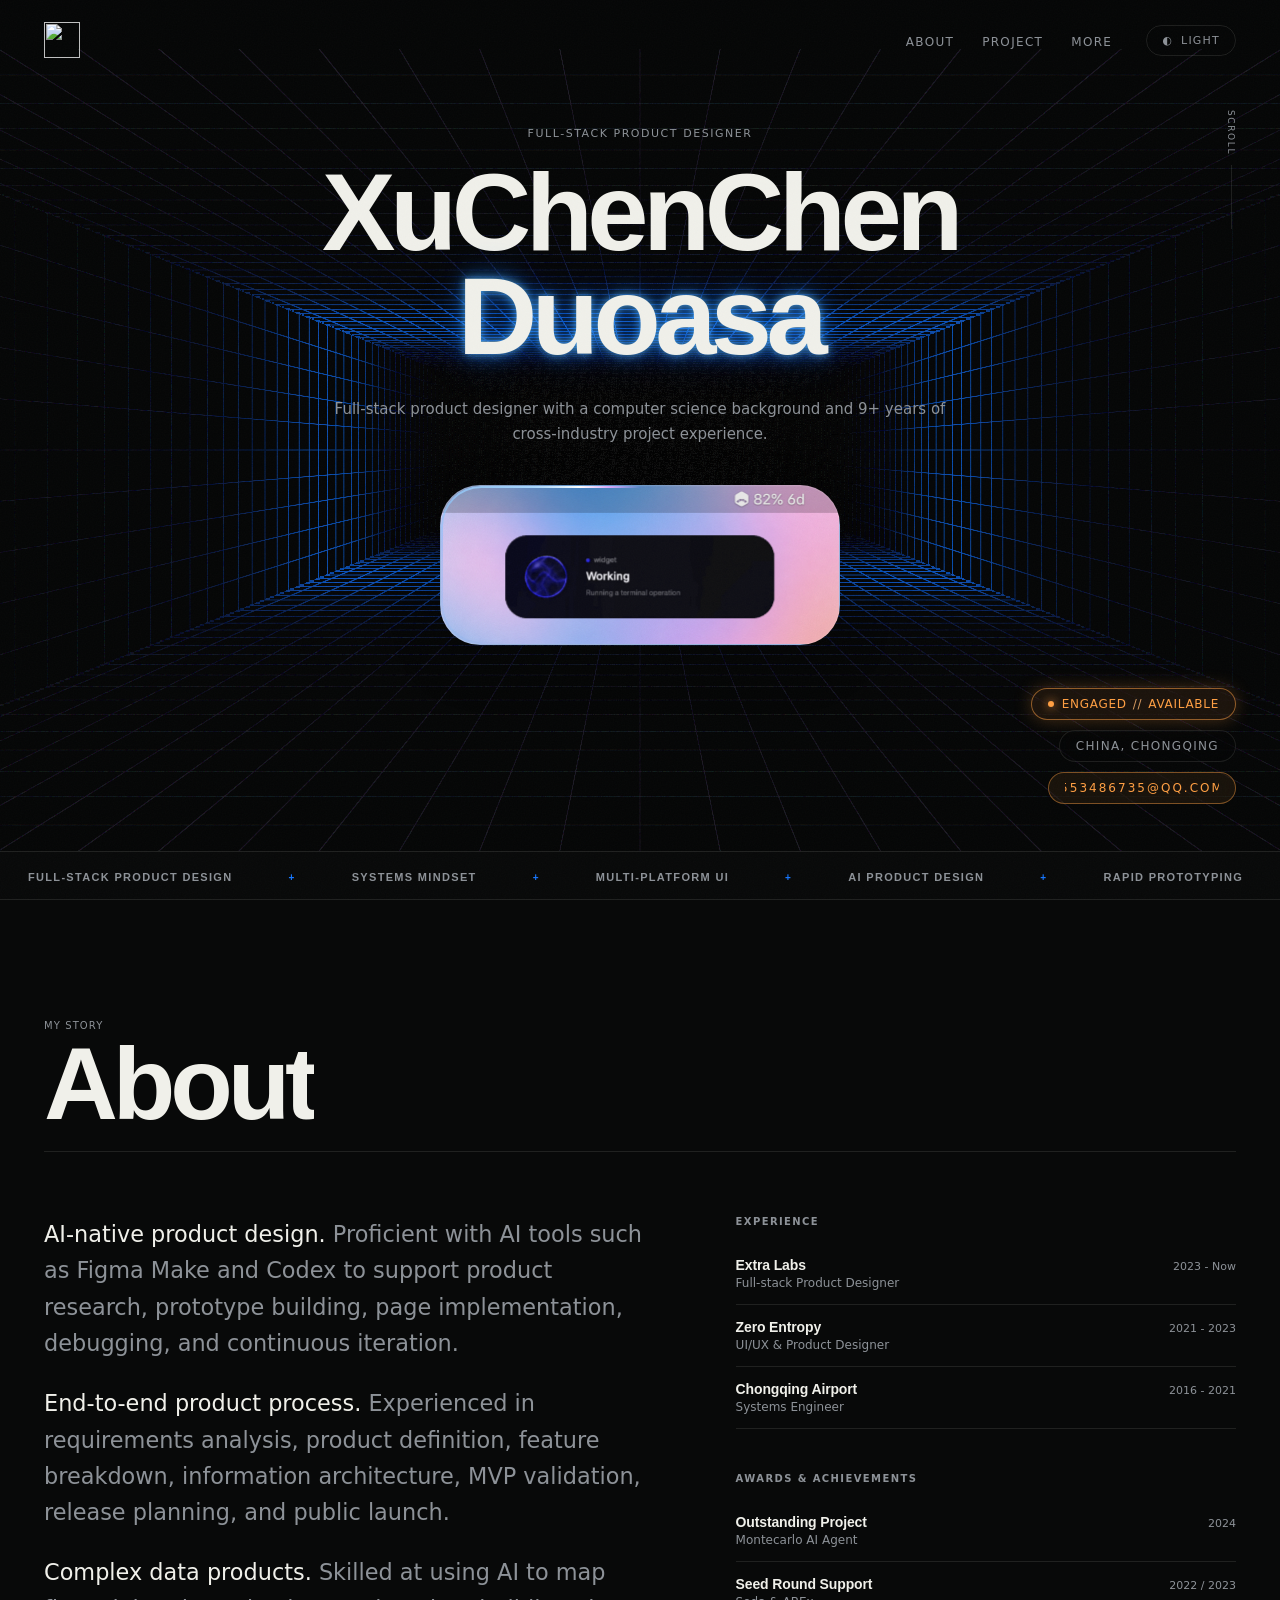
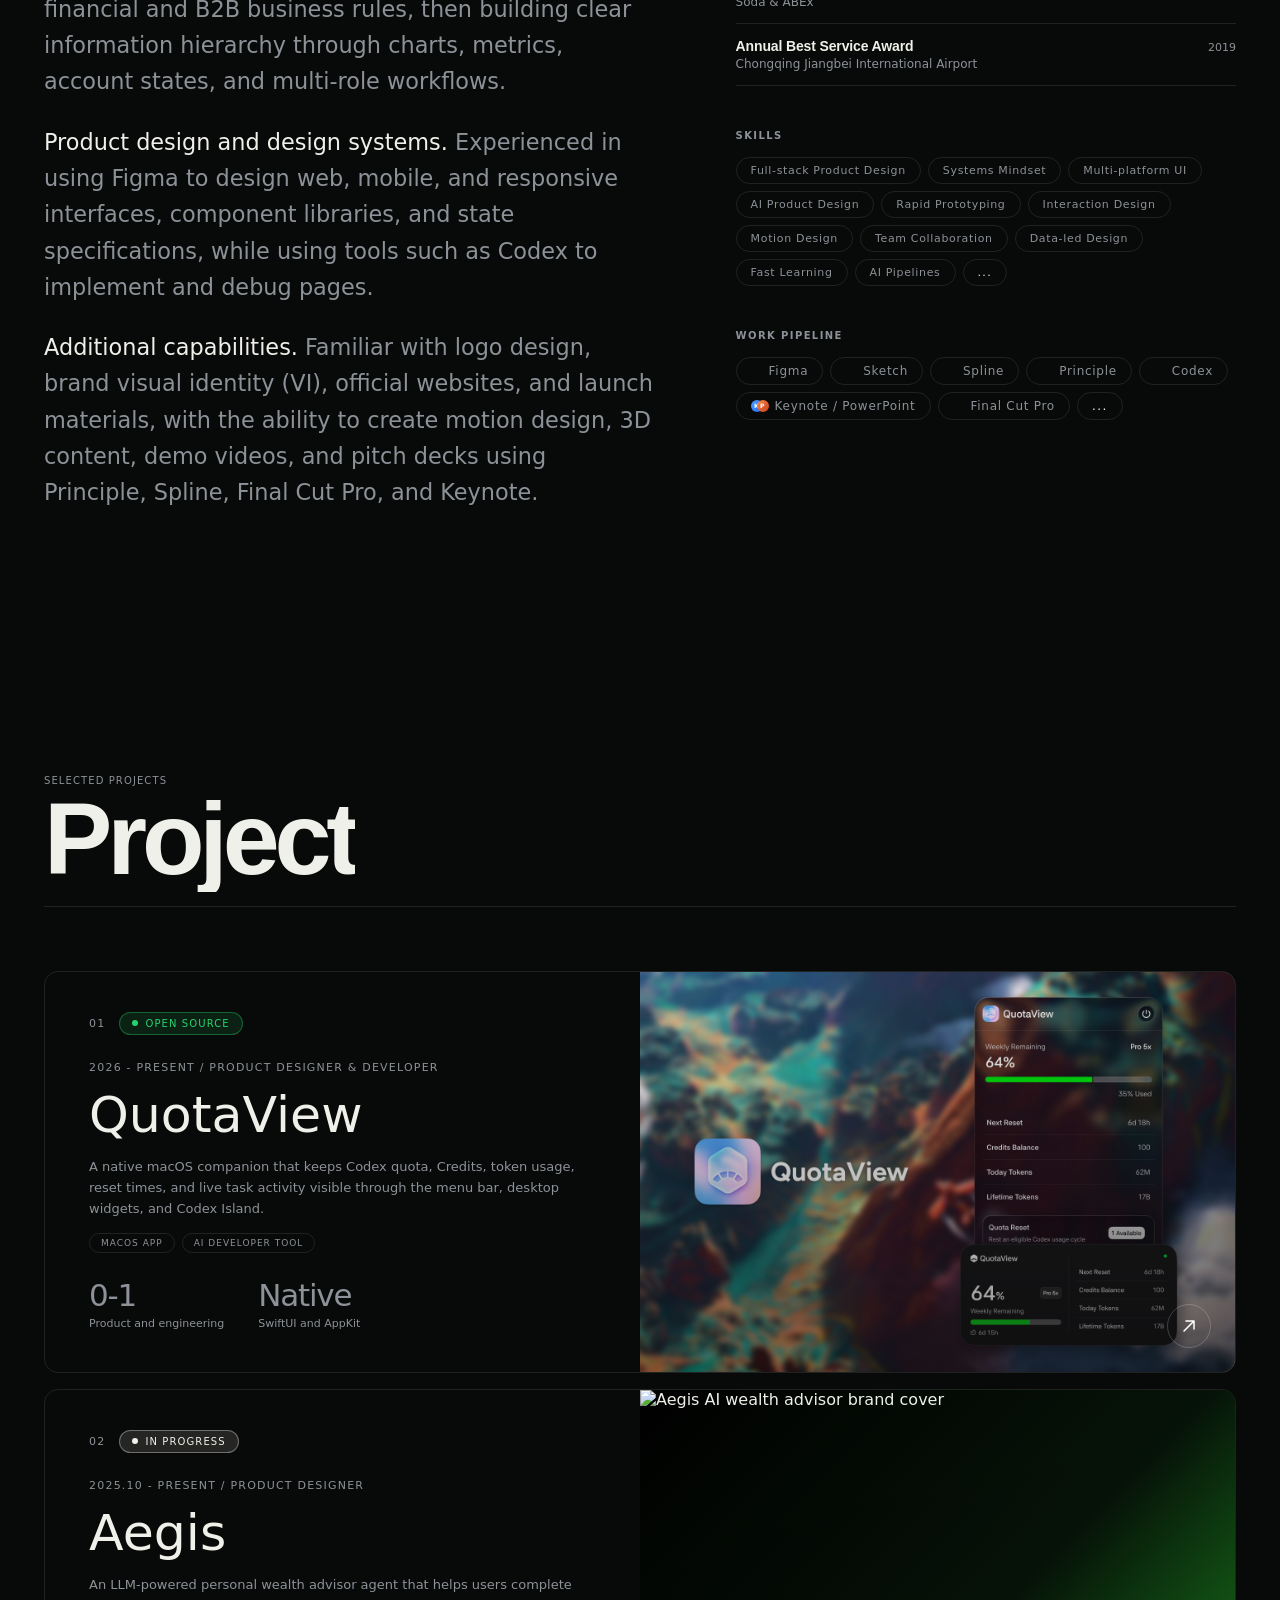
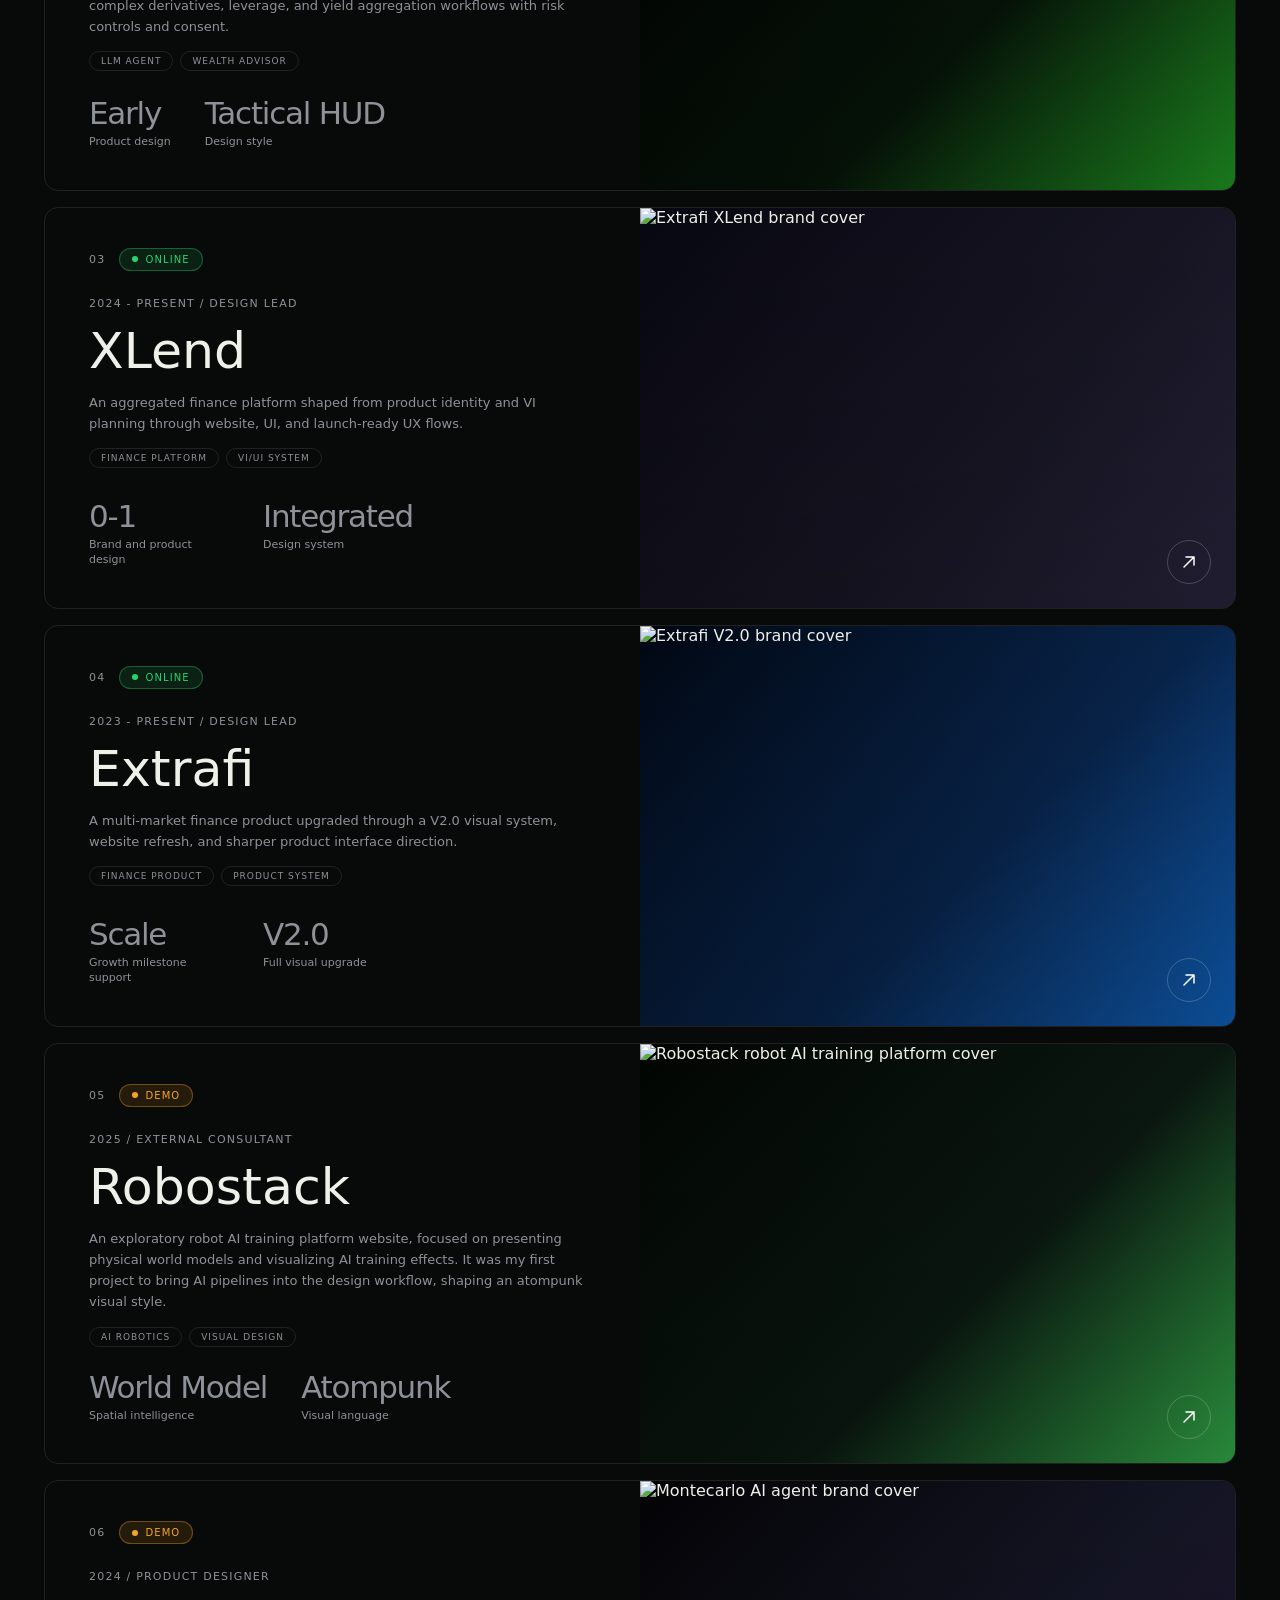
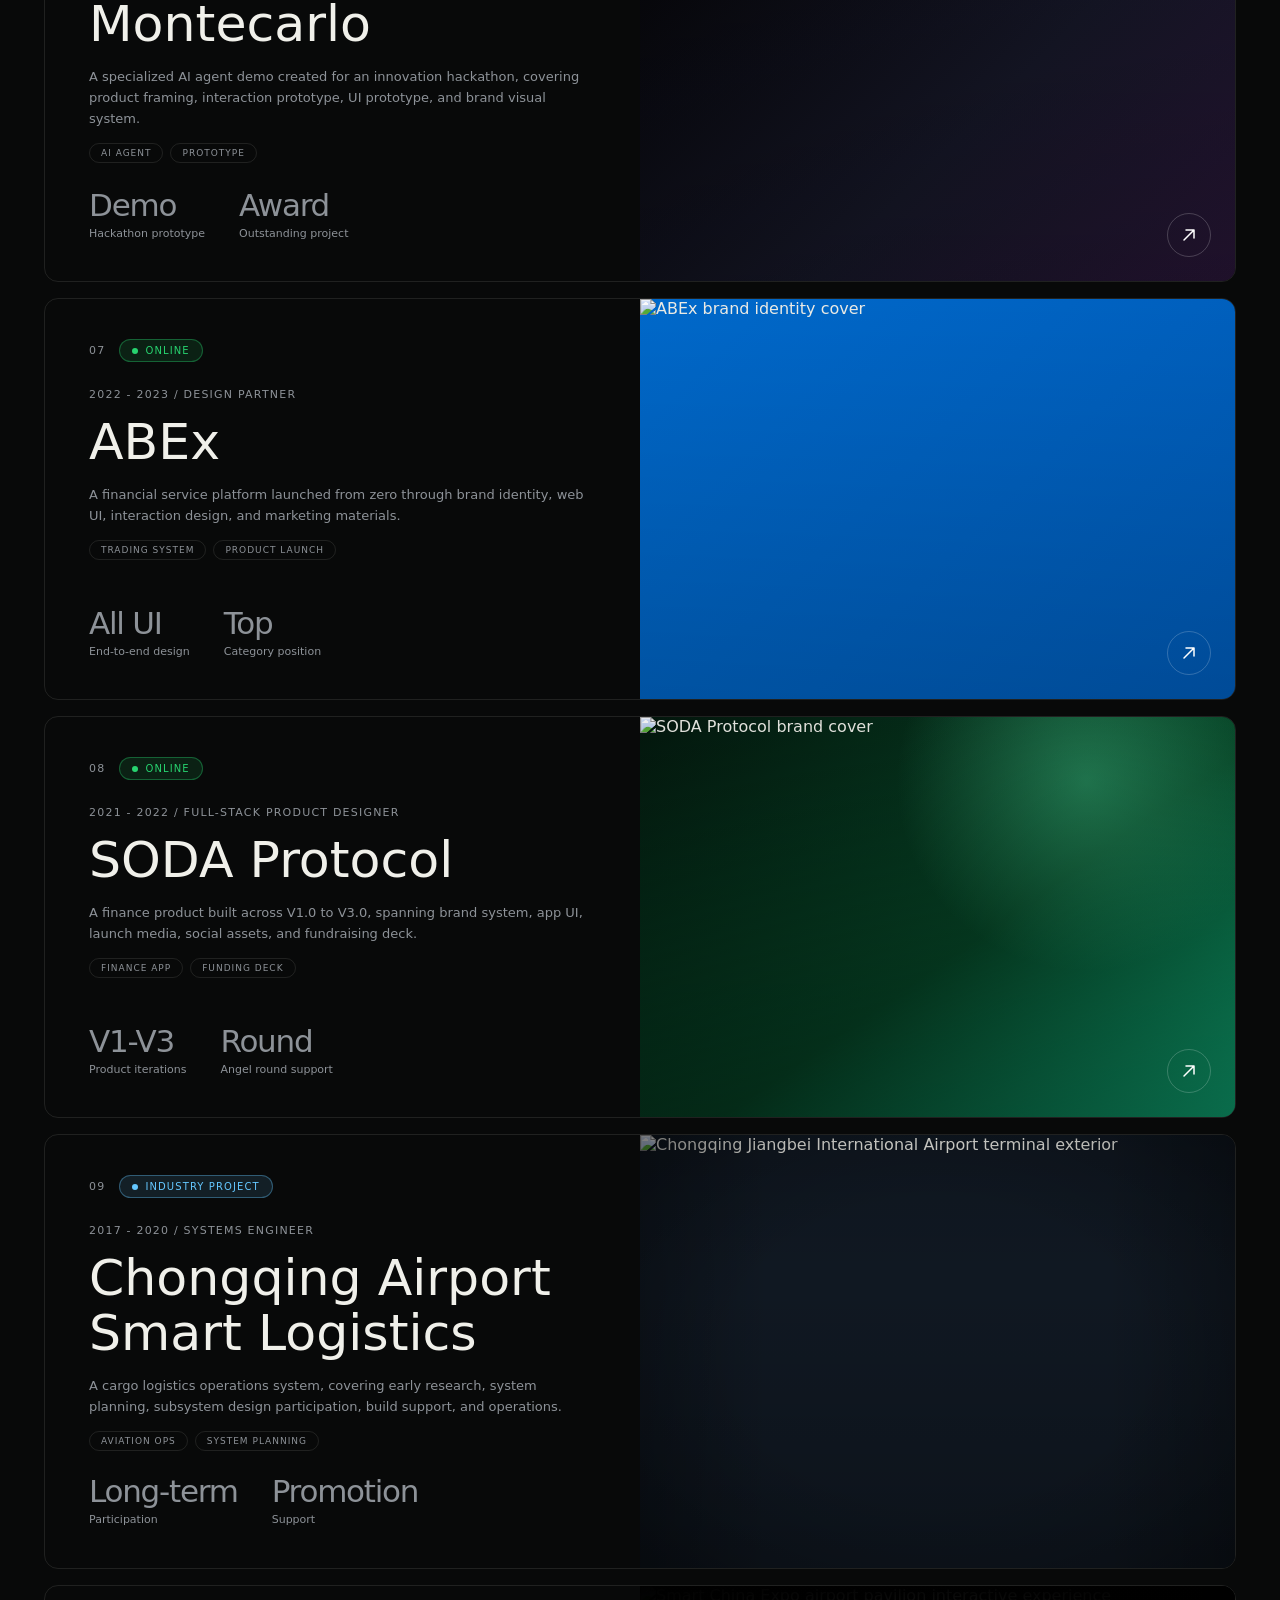
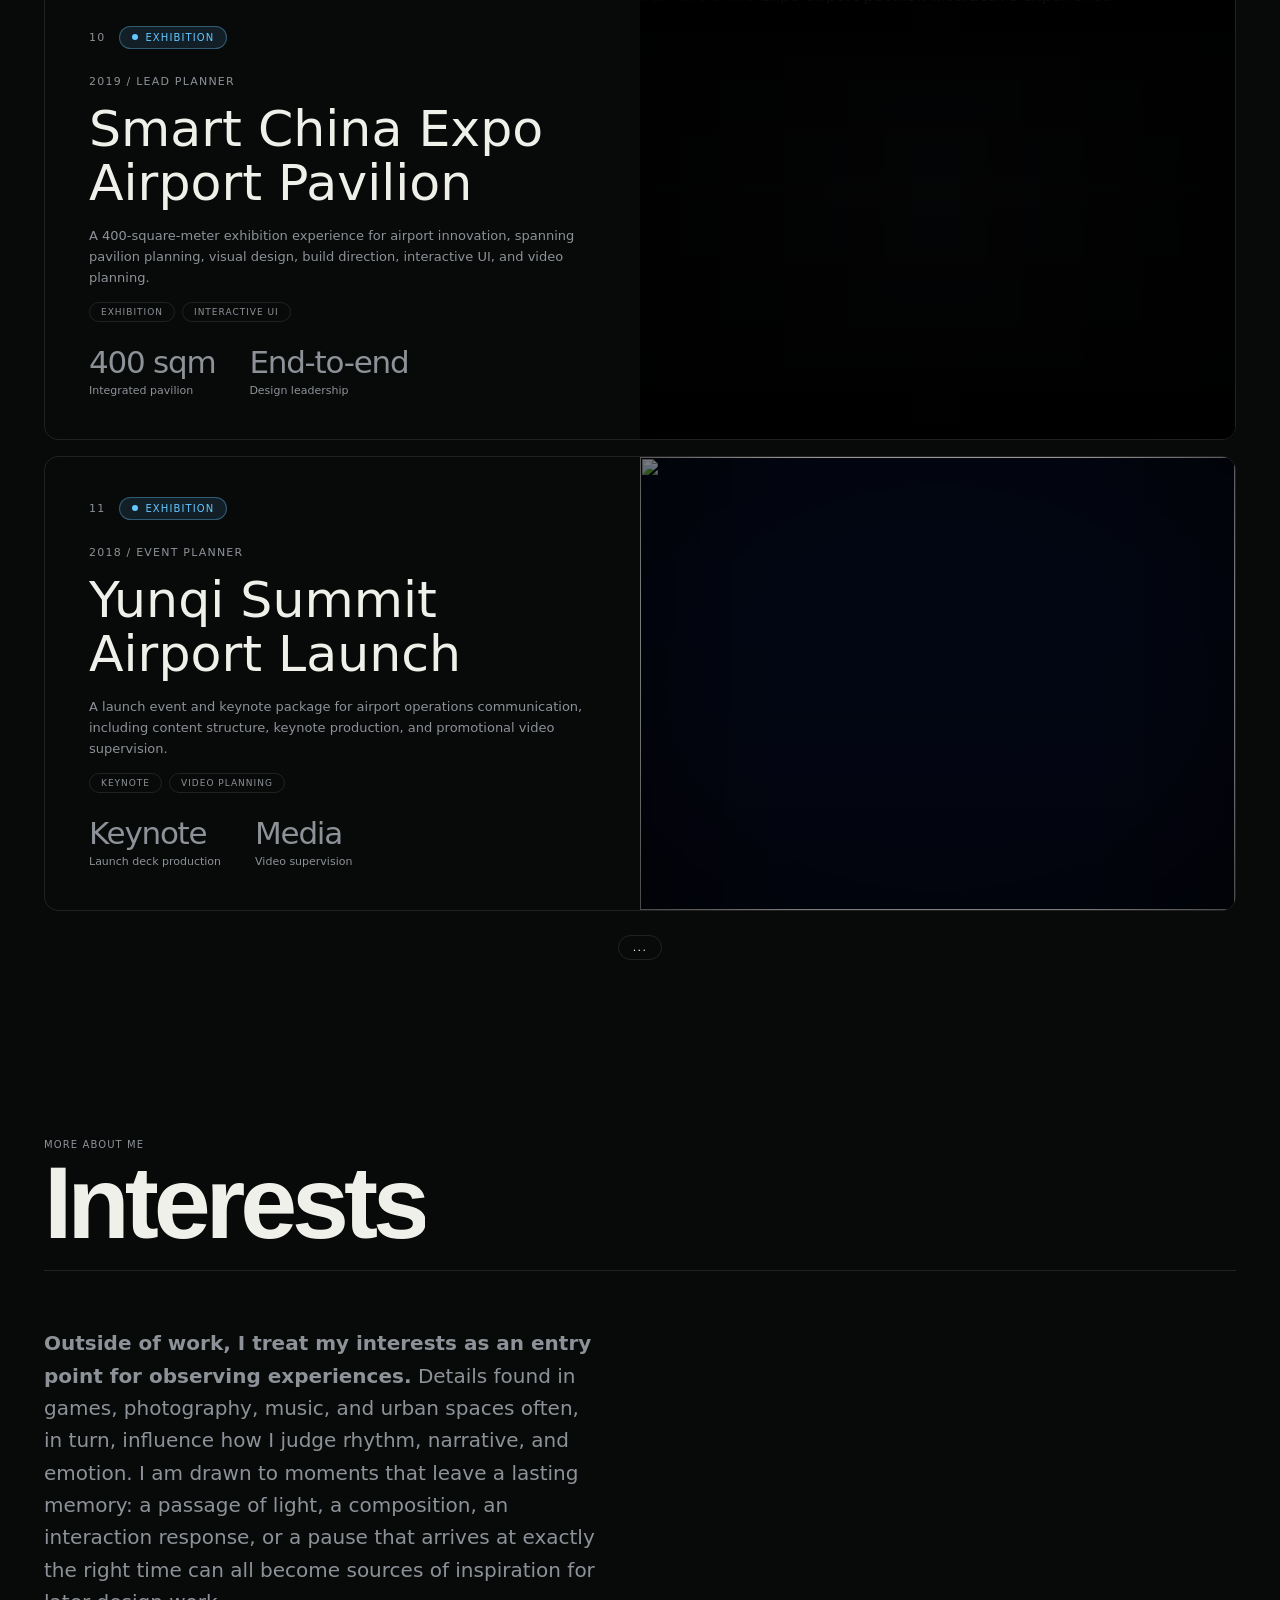
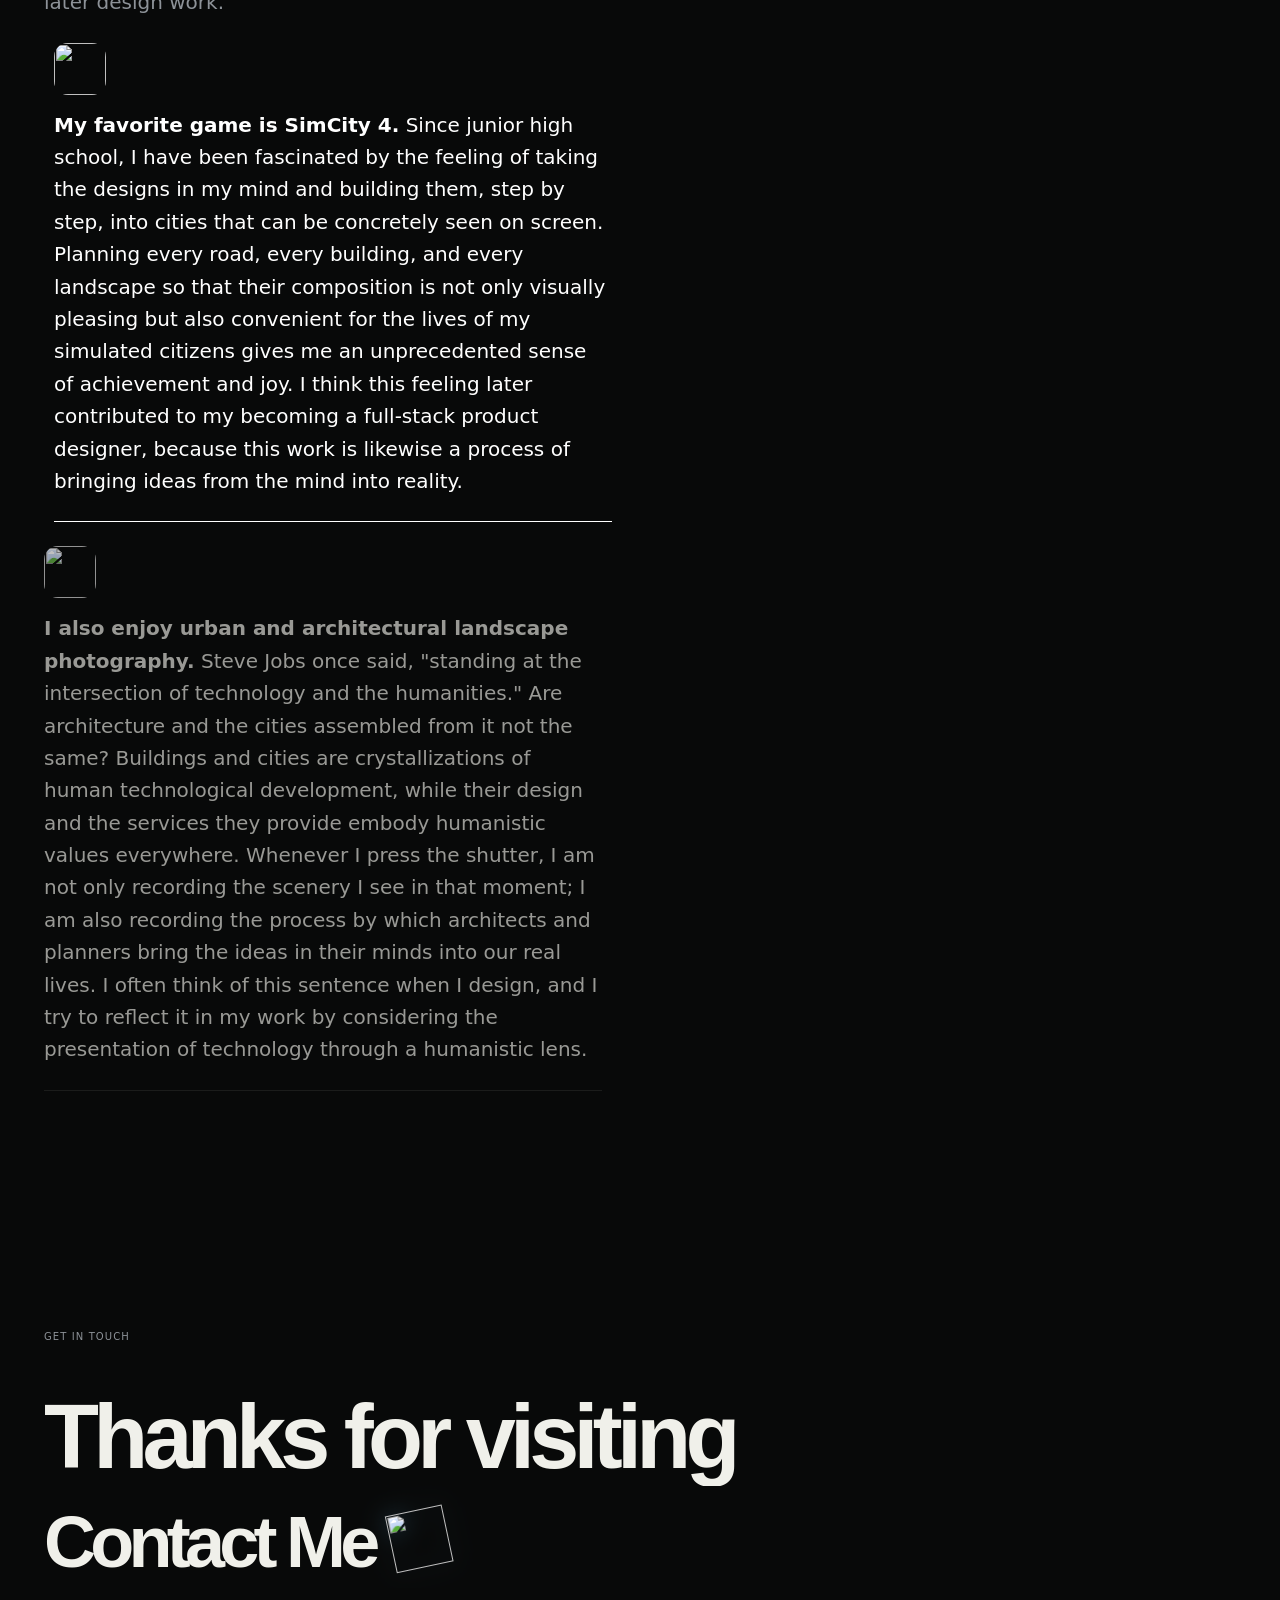
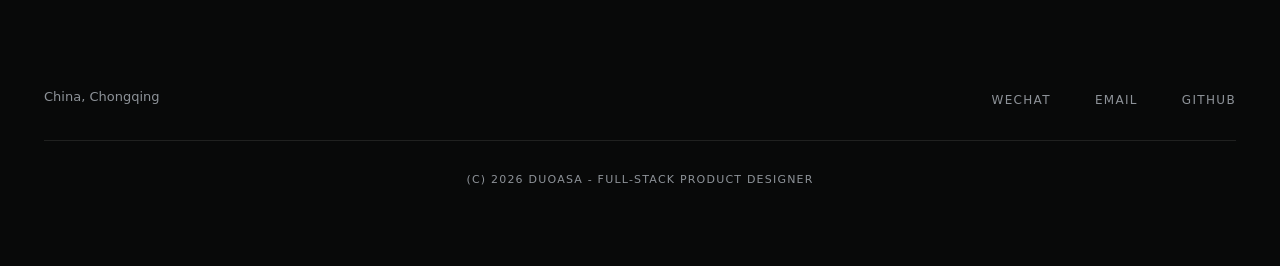
==== index.html @ 45307c4a "Add QuotaView hero promotion card" ====
<!DOCTYPE html>
<html lang="en">
<head>
  <meta charset="UTF-8" />
  <meta name="viewport" content="width=device-width, initial-scale=1.0, viewport-fit=cover" />
  <meta name="description" content="Full-stack product designer portfolio with selected product work, experience, awards, and contact details." />
  <meta name="金网奖网页创意大赛" content="许晨晨" />
  <title>Duoasa - Full-stack Product Designer</title>
  <link rel="icon" href="/favicon.ico" sizes="any" />
  <link rel="icon" type="image/png" sizes="32x32" href="/assets/favicon/favicon-32x32.png" />
  <link rel="icon" type="image/png" sizes="16x16" href="/assets/favicon/favicon-16x16.png" />
  <link rel="apple-touch-icon" sizes="180x180" href="/assets/favicon/apple-touch-icon.png" />
  <link rel="manifest" href="/site.webmanifest" />
  <meta name="theme-color" content="#080909" />
  <link rel="stylesheet" href="assets/vendor/google-fonts/fonts.css" />
  <link rel="stylesheet" href="styles.css?v=20260802-quotaview-media-cycle" />
  <script>
    (function () {
      var saved = null;
      try { saved = localStorage.getItem("theme"); } catch (e) {}
      var theme = saved === "light" || saved === "dark" ? saved : "dark";
      document.documentElement.setAttribute("data-theme", theme);
    }());
  </script>
</head>
<body>
  <div id="preloader" aria-hidden="true">
    <div class="pl-name"><span>Duoasa</span></div>
    <div class="pl-bar-wrap"><div class="pl-bar" id="plBar"></div></div>
  </div>

  <div class="cursor" id="cursor" aria-hidden="true">
    <div class="cursor-arrow">
      <svg width="22" height="26" viewBox="0 0 22 26" fill="none" xmlns="http://www.w3.org/2000/svg">
        <path d="M2 2L19 13.3L11.6 15.3L7.8 23L2 2Z" fill="var(--fg)" stroke="var(--bg)" stroke-width="1.5" stroke-linejoin="round"/>
      </svg>
    </div>
    <div class="cursor-label">
      <span class="cursor-dot"></span>
      <span id="cursorLabelText">Welcom</span>
    </div>
  </div>

  <nav id="nav" aria-label="Primary navigation">
    <a href="#hero" class="nav-logo" aria-label="Duoasa home">
      <img class="nav-logo-icon" src="assets/readme/duoasa-logo.png" alt="" aria-hidden="true" width="36" height="36" decoding="async" />
      <span class="nav-logo-mark" aria-hidden="true"></span>
    </a>
    <div class="nav-right">
      <ul class="nav-links">
        <li><a href="#about">About</a></li>
        <li><a href="#project">Project</a></li>
        <li><a href="#hobbies">More</a></li>
      </ul>
      <button class="theme-btn" id="themeBtn" type="button" aria-label="Toggle color theme">
        <span id="themeIcon">◐</span>
        <span id="themeLabel">Light</span>
      </button>
    </div>
  </nav>

  <main>
    <section id="hero" class="hero">
      <div class="hero-grid-scan-background" aria-hidden="true"></div>

      <div class="scroll-hint" aria-hidden="true">
        <span>Scroll</span>
        <i></i>
      </div>

      <div class="hero-content">
        <p class="hero-eyebrow"><span>full-stack product designer</span></p>
        <h1 class="hero-title" aria-label="XuChenChen Duoasa">
          <span class="line"><span>XuChenChen</span></span>
          <span class="line hero-glow-line"><span class="hero-glow-text" data-text="Duoasa">Duoasa</span></span>
        </h1>

        <div class="hero-bottom">
          <p class="hero-desc">Full-stack product designer with a computer science background and 9+ years of cross-industry project experience.</p>
        </div>

        <a class="hero-quotaview-card" href="https://github.com/Duoasa/QuotaView" target="_blank" rel="noopener noreferrer" data-cursor="quotaview" aria-label="Open QuotaView on GitHub">
          <span class="hero-quotaview-stage" aria-hidden="true">
            <img
              class="hero-quotaview-media hero-quotaview-island"
              data-src="assets/cases/quotaview/hero-dynamic-island.gif"
              data-duration="6000"
              alt=""
            />
            <img
              class="hero-quotaview-media hero-quotaview-logo"
              src="assets/cases/quotaview/hero-logo.png?v=20260802"
              alt=""
              decoding="async"
            />
          </span>
        </a>
      </div>

      <div class="hero-pills" aria-label="Profile highlights">
        <span class="pill available">
          <span class="availability-dot" aria-hidden="true"></span>
          <span class="availability-text">
            <span class="availability-word availability-word-engaged">Engaged</span>
            <span class="availability-separator" aria-hidden="true">//</span>
            <span class="availability-word availability-word-available">Available</span>
          </span>
        </span>
        <span class="pill">China, Chongqing</span>
        <button class="pill email-pill" type="button" data-copy-email="553486735@QQ.COM" data-emails="553486735@QQ.COM,XUCHEN1995@GMAIL.COM" aria-label="Copy hero email address">
          <span class="email-flip-window" aria-hidden="true">
            <span class="email-flip-item email-flip-primary">553486735@QQ.COM</span>
            <span class="email-flip-item email-flip-secondary">XUCHEN1995@GMAIL.COM</span>
          </span>
        </button>
      </div>

      <div class="marquee-wrap" aria-hidden="true">
        <div class="marquee-track">
          <span>Full-stack Product Design</span>
          <span>Systems Mindset</span>
          <span>Multi-platform UI</span>
          <span>AI Product Design</span>
          <span>Rapid Prototyping</span>
          <span>Interaction Design</span>
          <span>Motion Design</span>
          <span>Team Collaboration</span>
          <span>Data-led Design</span>
          <span>Fast Learning</span>
          <span>AI Pipelines</span>
          <span>Full-stack Product Design</span>
          <span>Systems Mindset</span>
          <span>Multi-platform UI</span>
          <span>AI Product Design</span>
          <span>Rapid Prototyping</span>
          <span>Interaction Design</span>
          <span>Motion Design</span>
          <span>Team Collaboration</span>
          <span>Data-led Design</span>
          <span>Fast Learning</span>
          <span>AI Pipelines</span>
        </div>
      </div>
    </section>

    <section id="project" class="section">
      <header class="section-header">
        <div>
          <p class="section-label">Selected projects</p>
          <h2 class="section-title"><span class="line"><span>Project</span></span></h2>
        </div>
      </header>

      <div class="projects">
        <article class="project-card" data-link="https://github.com/Duoasa/QuotaView" role="link" tabindex="0" aria-label="Open QuotaView repository on GitHub">
          <div class="project-info">
            <div class="project-top with-badge">
              <span class="project-num">01</span>
              <span class="project-status status-live"><span></span>Open Source</span>
            </div>
            <div class="project-main">
              <p class="project-year">2026 - Present / Product Designer &amp; Developer</p>
              <h3>QuotaView</h3>
              <p class="project-summary">A native macOS companion that keeps Codex quota, Credits, token usage, reset times, and live task activity visible through the menu bar, desktop widgets, and Codex Island.</p>
              <div class="tags">
                <span>macOS App</span>
                <span>AI Developer Tool</span>
              </div>
            </div>
            <div class="metrics">
              <div>
                <strong>0-1</strong>
                <span>Product and engineering</span>
              </div>
              <div>
                <strong>Native</strong>
                <span>SwiftUI and AppKit</span>
              </div>
            </div>
          </div>
          <div class="project-visual quotaview-card-visual">
            <img
              src="assets/cases/quotaview/card.jpg?v=20260801"
              alt="QuotaView macOS menu bar panel and desktop widget"
              loading="lazy"
              decoding="async"
            />
            <div class="image-overlay"></div>
            <span class="project-arrow" aria-hidden="true">
              <svg width="14" height="14" viewBox="0 0 14 14" fill="none">
                <path d="M2 12L12 2M12 2H4M12 2V10" stroke="currentColor" stroke-width="1.5" stroke-linecap="round" stroke-linejoin="round"/>
              </svg>
            </span>
          </div>
        </article>

        <article class="project-card">
          <div class="project-info">
            <div class="project-top with-badge">
              <span class="project-num">02</span>
              <span class="project-status status-production"><span></span>In Progress</span>
            </div>
            <div class="project-main">
              <p class="project-year">2025.10 - Present / Product Designer</p>
              <h3>Aegis</h3>
              <p class="project-summary">An LLM-powered personal wealth advisor agent that helps users complete complex derivatives, leverage, and yield aggregation workflows with risk controls and consent.</p>
              <div class="tags">
                <span>LLM Agent</span>
                <span>Wealth Advisor</span>
              </div>
            </div>
            <div class="metrics">
              <div>
                <strong>Early</strong>
                <span>Product design</span>
              </div>
              <div>
                <strong>Tactical HUD</strong>
                <span>Design style</span>
              </div>
            </div>
          </div>
          <div class="project-visual emerald aegis-card-visual">
            <img
              src="assets/cases/aegis/card-1600.jpg?v=20260529-aegis-2"
              srcset="assets/cases/aegis/card-800.jpg?v=20260529-aegis-2 800w, assets/cases/aegis/card-1200.jpg?v=20260529-aegis-2 1200w, assets/cases/aegis/card-1600.jpg?v=20260529-aegis-2 1600w, assets/cases/aegis/card.jpg?v=20260529-aegis-2 3200w"
              sizes="(max-width: 900px) calc(100vw - 48px), calc((100vw - 88px) / 2)"
              alt="Aegis AI wealth advisor brand cover"
              loading="lazy"
              decoding="async"
            />
            <div class="image-overlay"></div>
          </div>
        </article>

        <article class="project-card" data-link="cases/xlend.html" role="link" tabindex="0" aria-label="Open XLend case study">
          <div class="project-info">
            <div class="project-top with-badge">
              <span class="project-num">03</span>
              <span class="project-status status-live"><span></span>Online</span>
            </div>
            <div class="project-main">
              <p class="project-year">2024 - Present / Design Lead</p>
              <h3>XLend</h3>
              <p class="project-summary">An aggregated finance platform shaped from product identity and VI planning through website, UI, and launch-ready UX flows.</p>
              <div class="tags">
                <span>Finance Platform</span>
                <span>VI/UI System</span>
              </div>
            </div>
            <div class="metrics">
              <div>
                <strong>0-1</strong>
                <span>Brand and product design</span>
              </div>
              <div>
                <strong>Integrated</strong>
                <span>Design system</span>
              </div>
            </div>
          </div>
          <div class="project-visual blue xlend-card-visual">
            <img src="assets/cases/xlend/images/xlend-card-cover.jpg" alt="Extrafi XLend brand cover" loading="lazy" decoding="async" />
            <div class="image-overlay"></div>
            <span class="project-arrow" aria-hidden="true">
              <svg width="14" height="14" viewBox="0 0 14 14" fill="none">
                <path d="M2 12L12 2M12 2H4M12 2V10" stroke="currentColor" stroke-width="1.5" stroke-linecap="round" stroke-linejoin="round"/>
              </svg>
            </span>
          </div>
        </article>

        <article class="project-card" data-link="cases/extrafi.html" role="link" tabindex="0" aria-label="Open Extrafi case study">
          <div class="project-info">
            <div class="project-top with-badge">
              <span class="project-num">04</span>
              <span class="project-status status-live"><span></span>Online</span>
            </div>
            <div class="project-main">
              <p class="project-year">2023 - Present / Design Lead</p>
              <h3>Extrafi</h3>
              <p class="project-summary">A multi-market finance product upgraded through a V2.0 visual system, website refresh, and sharper product interface direction.</p>
              <div class="tags">
                <span>Finance Product</span>
                <span>Product System</span>
              </div>
            </div>
            <div class="metrics">
              <div>
                <strong>Scale</strong>
                <span>Growth milestone support</span>
              </div>
              <div>
                <strong>V2.0</strong>
                <span>Full visual upgrade</span>
              </div>
            </div>
          </div>
          <div class="project-visual cyan extrafi-card-visual">
            <img
              src="assets/cases/extrafi/card-1600.jpg"
              srcset="assets/cases/extrafi/card-800.jpg 800w, assets/cases/extrafi/card-1200.jpg 1200w, assets/cases/extrafi/card-1600.jpg 1600w, assets/cases/extrafi/card.jpg 3200w"
              sizes="(max-width: 900px) calc(100vw - 48px), calc((100vw - 88px) / 2)"
              alt="Extrafi V2.0 brand cover"
              loading="lazy"
              decoding="async"
            />
            <div class="image-overlay"></div>
            <span class="project-arrow" aria-hidden="true">
              <svg width="14" height="14" viewBox="0 0 14 14" fill="none">
                <path d="M2 12L12 2M12 2H4M12 2V10" stroke="currentColor" stroke-width="1.5" stroke-linecap="round" stroke-linejoin="round"/>
              </svg>
            </span>
          </div>
        </article>

        <article class="project-card" data-link="cases/robostack.html" role="link" tabindex="0" aria-label="Open Robostack case study">
          <div class="project-info">
            <div class="project-top with-badge">
              <span class="project-num">05</span>
              <span class="project-status status-demo"><span></span>Demo</span>
            </div>
            <div class="project-main">
              <p class="project-year">2025 / External Consultant</p>
              <h3>Robostack</h3>
              <p class="project-summary">An exploratory robot AI training platform website, focused on presenting physical world models and visualizing AI training effects. It was my first project to bring AI pipelines into the design workflow, shaping an atompunk visual style.</p>
              <div class="tags">
                <span>AI Robotics</span>
                <span>Visual Design</span>
              </div>
            </div>
            <div class="metrics">
              <div>
                <strong>World Model</strong>
                <span>Spatial intelligence</span>
              </div>
              <div>
                <strong>Atompunk</strong>
                <span>Visual language</span>
              </div>
            </div>
          </div>
          <div class="project-visual emerald robostack-card-visual">
            <img
              src="assets/cases/robostack/card-1600.jpg"
              srcset="assets/cases/robostack/card-800.jpg 800w, assets/cases/robostack/card-1200.jpg 1200w, assets/cases/robostack/card-1600.jpg 1600w, assets/cases/robostack/card.jpg 3200w"
              sizes="(max-width: 900px) calc(100vw - 48px), calc((100vw - 88px) / 2)"
              alt="Robostack robot AI training platform cover"
              loading="lazy"
              decoding="async"
            />
            <div class="image-overlay"></div>
            <span class="project-arrow" aria-hidden="true">
              <svg width="14" height="14" viewBox="0 0 14 14" fill="none">
                <path d="M2 12L12 2M12 2H4M12 2V10" stroke="currentColor" stroke-width="1.5" stroke-linecap="round" stroke-linejoin="round"/>
              </svg>
            </span>
          </div>
        </article>

        <article class="project-card" data-link="cases/montecarlo.html" role="link" tabindex="0" aria-label="Open Montecarlo case study">
          <div class="project-info">
            <div class="project-top with-badge">
              <span class="project-num">06</span>
              <span class="project-status status-demo"><span></span>Demo</span>
            </div>
            <div class="project-main">
              <p class="project-year">2024 / Product Designer</p>
              <h3>Montecarlo</h3>
              <p class="project-summary">A specialized AI agent demo created for an innovation hackathon, covering product framing, interaction prototype, UI prototype, and brand visual system.</p>
              <div class="tags">
                <span>AI Agent</span>
                <span>Prototype</span>
              </div>
            </div>
            <div class="metrics">
              <div>
                <strong>Demo</strong>
                <span>Hackathon prototype</span>
              </div>
              <div>
                <strong>Award</strong>
                <span>Outstanding project</span>
              </div>
            </div>
          </div>
          <div class="project-visual indigo montecarlo-card-visual">
            <img
              src="assets/cases/montecarlo/card-1600.jpg?v=20260604-mc-card"
              srcset="assets/cases/montecarlo/card-800.jpg?v=20260604-mc-card 800w, assets/cases/montecarlo/card-1200.jpg?v=20260604-mc-card 1200w, assets/cases/montecarlo/card-1600.jpg?v=20260604-mc-card 1600w, assets/cases/montecarlo/card.jpg?v=20260604-mc-card 3200w"
              sizes="(max-width: 900px) calc(100vw - 48px), calc((100vw - 88px) / 2)"
              alt="Montecarlo AI agent brand cover"
              loading="lazy"
              decoding="async"
            />
            <div class="image-overlay"></div>
            <span class="project-arrow" aria-hidden="true">
              <svg width="14" height="14" viewBox="0 0 14 14" fill="none">
                <path d="M2 12L12 2M12 2H4M12 2V10" stroke="currentColor" stroke-width="1.5" stroke-linecap="round" stroke-linejoin="round"/>
              </svg>
            </span>
          </div>
        </article>

        <article class="project-card" data-link="cases/abex.html" role="link" tabindex="0" aria-label="Open ABEx case study">
          <div class="project-info">
            <div class="project-top with-badge">
              <span class="project-num">07</span>
              <span class="project-status status-live"><span></span>Online</span>
            </div>
            <div class="project-main">
              <p class="project-year">2022 - 2023 / Design Partner</p>
              <h3>ABEx</h3>
              <p class="project-summary">A financial service platform launched from zero through brand identity, web UI, interaction design, and marketing materials.</p>
              <div class="tags">
                <span>Trading System</span>
                <span>Product Launch</span>
              </div>
            </div>
            <div class="metrics">
              <div>
                <strong>All UI</strong>
                <span>End-to-end design</span>
              </div>
              <div>
                <strong>Top</strong>
                <span>Category position</span>
              </div>
            </div>
          </div>
          <div class="project-visual violet abex-card-visual">
            <img
              src="assets/cases/abex/card-1600.jpg"
              srcset="assets/cases/abex/card-800.jpg 800w, assets/cases/abex/card-1200.jpg 1200w, assets/cases/abex/card-1600.jpg 1600w, assets/cases/abex/card.jpg 3200w"
              sizes="(max-width: 900px) calc(100vw - 48px), calc((100vw - 88px) / 2)"
              alt="ABEx brand identity cover"
              loading="lazy"
              decoding="async"
            />
            <div class="image-overlay"></div>
            <span class="project-arrow" aria-hidden="true">
              <svg width="14" height="14" viewBox="0 0 14 14" fill="none">
                <path d="M2 12L12 2M12 2H4M12 2V10" stroke="currentColor" stroke-width="1.5" stroke-linecap="round" stroke-linejoin="round"/>
              </svg>
            </span>
          </div>
        </article>

        <article class="project-card" data-link="cases/soda-protocol.html" role="link" tabindex="0" aria-label="Open SODA Protocol case study">
          <div class="project-info">
            <div class="project-top with-badge">
              <span class="project-num">08</span>
              <span class="project-status status-live"><span></span>Online</span>
            </div>
            <div class="project-main">
              <p class="project-year">2021 - 2022 / Full-stack Product Designer</p>
              <h3>SODA Protocol</h3>
              <p class="project-summary">A finance product built across V1.0 to V3.0, spanning brand system, app UI, launch media, social assets, and fundraising deck.</p>
              <div class="tags">
                <span>Finance App</span>
                <span>Funding Deck</span>
              </div>
            </div>
            <div class="metrics">
              <div>
                <strong>V1-V3</strong>
                <span>Product iterations</span>
              </div>
              <div>
                <strong>Round</strong>
                <span>Angel round support</span>
              </div>
            </div>
          </div>
          <div class="project-visual emerald soda-card-visual">
            <img
              src="assets/cases/soda/card-1600.jpg"
              srcset="assets/cases/soda/card-1200.jpg 1200w, assets/cases/soda/card-1600.jpg 1600w, assets/cases/soda/card.jpg 3200w"
              sizes="(max-width: 900px) calc(100vw - 48px), calc((100vw - 88px) / 2)"
              alt="SODA Protocol brand cover"
              loading="lazy"
              decoding="async"
            />
            <div class="image-overlay"></div>
            <span class="project-arrow" aria-hidden="true">
              <svg width="14" height="14" viewBox="0 0 14 14" fill="none">
                <path d="M2 12L12 2M12 2H4M12 2V10" stroke="currentColor" stroke-width="1.5" stroke-linecap="round" stroke-linejoin="round"/>
              </svg>
            </span>
          </div>
        </article>

        <article class="project-card">
          <div class="project-info">
            <div class="project-top with-badge">
              <span class="project-num">09</span>
              <span class="project-status status-industry"><span></span>Industry Project</span>
            </div>
            <div class="project-main">
              <p class="project-year">2017 - 2020 / Systems Engineer</p>
              <h3>Chongqing Airport Smart Logistics</h3>
              <p class="project-summary">A cargo logistics operations system, covering early research, system planning, subsystem design participation, build support, and operations.</p>
              <div class="tags">
                <span>Aviation Ops</span>
                <span>System Planning</span>
              </div>
            </div>
            <div class="metrics">
              <div>
                <strong>Long-term</strong>
                <span>Participation</span>
              </div>
              <div>
                <strong>Promotion</strong>
                <span>Support</span>
              </div>
            </div>
          </div>
          <div class="project-visual blue ckg-card-visual">
            <img src="assets/cases/chongqing-airport/ckg-terminal.jpg" alt="Chongqing Jiangbei International Airport terminal exterior" loading="lazy" decoding="async" />
            <div class="image-overlay"></div>
          </div>
        </article>

        <article class="project-card">
          <div class="project-info">
            <div class="project-top with-badge">
              <span class="project-num">10</span>
              <span class="project-status status-event"><span></span>Exhibition</span>
            </div>
            <div class="project-main">
              <p class="project-year">2019 / Lead Planner</p>
              <h3>Smart China Expo Airport Pavilion</h3>
              <p class="project-summary">A 400-square-meter exhibition experience for airport innovation, spanning pavilion planning, visual design, build direction, interactive UI, and video planning.</p>
              <div class="tags">
                <span>Exhibition</span>
                <span>Interactive UI</span>
              </div>
            </div>
            <div class="metrics">
              <div>
                <strong>400 sqm</strong>
                <span>Integrated pavilion</span>
              </div>
              <div>
                <strong>End-to-end</strong>
                <span>Design leadership</span>
              </div>
            </div>
          </div>
          <div class="project-visual amber expo-credits-card-visual" data-lazy-video>
            <img class="expo-credit-poster" src="assets/mobile-finance.svg" alt="Smart China Expo airport pavilion interactive experience" />
            <video class="expo-credit-video" muted loop playsinline preload="none" poster="assets/mobile-finance.svg" aria-hidden="true">
              <source data-src="assets/cases/smart-china-expo/credits-bg.mp4" type="video/mp4" />
            </video>
            <div class="image-overlay"></div>
            <div class="expo-credit-stage" aria-hidden="true">
              <div class="expo-credit-roll">
                <p class="expo-credit-title">2019 SMARTCHINA EXPO<br>CKG PAVILION</p>
                <p><span>CKG Pavilion</span><strong>Chief Planner</strong></p>
                <p><span>Pavilion Build</span><strong>Production Coordinator</strong></p>
                <p><span>Pavilion Visuals</span><strong>Art Director</strong></p>
                <p><span>Build Design</span><strong>Construction Supervisor</strong></p>
                <p><span>Screen Saver</span><strong>Motion Designer</strong></p>
                <p><span>3D &amp; AR Content</span><strong>Creative Producer</strong></p>
                <p><span>Interactive System</span><strong>Interface Designer</strong></p>
                <p><span>Promo Video</span><strong>Executive Producer</strong></p>
                <p><span>Video Shoot</span><strong>On-set Supervisor</strong></p>
                <p><span>Promo Editing</span><strong>Post-production Supervisor</strong></p>
              </div>
            </div>
          </div>
        </article>

        <article class="project-card">
          <div class="project-info">
            <div class="project-top with-badge">
              <span class="project-num">11</span>
              <span class="project-status status-event"><span></span>Exhibition</span>
            </div>
            <div class="project-main">
              <p class="project-year">2018 / Event Planner</p>
              <h3>Yunqi Summit Airport Launch</h3>
              <p class="project-summary">A launch event and keynote package for airport operations communication, including content structure, keynote production, and promotional video supervision.</p>
              <div class="tags">
                <span>Keynote</span>
                <span>Video Planning</span>
              </div>
            </div>
            <div class="metrics">
              <div>
                <strong>Keynote</strong>
                <span>Launch deck production</span>
              </div>
              <div>
                <strong>Media</strong>
                <span>Video supervision</span>
              </div>
            </div>
          </div>
          <div class="project-visual cyan yunqi-carousel-card-visual" role="img" aria-label="Yunqi Summit airport launch keynote and media package">
            <div class="project-image-carousel" aria-hidden="true">
              <img class="project-carousel-image" src="assets/cases/yunqi-summit/launch-1.jpg" alt="" loading="lazy" decoding="async" />
              <img class="project-carousel-image" src="assets/cases/yunqi-summit/launch-2.jpg" alt="" loading="lazy" decoding="async" />
              <img class="project-carousel-image" src="assets/cases/yunqi-summit/launch-3.jpg" alt="" loading="lazy" decoding="async" />
            </div>
            <div class="image-overlay"></div>
          </div>
        </article>
        <div class="project-more-indicator">
          <span class="project-more-pill" aria-label="More projects not shown">...</span>
        </div>
      </div>

      <div id="hobbies" class="project-hobby-subsection">
        <header class="section-header project-hobby-header">
          <div>
            <p class="section-label">More about me</p>
            <h2 class="section-title"><span class="line"><span>Interests</span></span></h2>
          </div>
        </header>

        <div class="hobby-grid" data-active-hobby="gaming">
          <div class="hobby-copy">
            <p class="hobby-intro"><strong>Outside of work, I treat my interests as an entry point for observing experiences.</strong> Details found in games, photography, music, and urban spaces often, in turn, influence how I judge rhythm, narrative, and emotion. I am drawn to moments that leave a lasting memory: a passage of light, a composition, an interaction response, or a pause that arrives at exactly the right time can all become sources of inspiration for later design work.</p>
            <button class="hobby-choice is-active" type="button" data-hobby-target="gaming" aria-pressed="true">
              <img class="hobby-choice-icon" src="assets/interests/sc4.png" width="52" height="52" alt="" loading="lazy" decoding="async" aria-hidden="true" />
              <span class="hobby-choice-text"><strong>My favorite game is SimCity 4.</strong> Since junior high school, I have been fascinated by the feeling of taking the designs in my mind and building them, step by step, into cities that can be concretely seen on screen. Planning every road, every building, and every landscape so that their composition is not only visually pleasing but also convenient for the lives of my simulated citizens gives me an unprecedented sense of achievement and joy. I think this feeling later contributed to my becoming a full-stack product designer, because this work is likewise a process of bringing ideas from the mind into reality.</span>
            </button>
            <button class="hobby-choice" type="button" data-hobby-target="photography" aria-pressed="false">
              <img class="hobby-choice-icon" src="assets/interests/camera.png" width="52" height="52" alt="" loading="lazy" decoding="async" aria-hidden="true" />
              <span class="hobby-choice-text"><strong>I also enjoy urban and architectural landscape photography.</strong> Steve Jobs once said, "standing at the intersection of technology and the humanities." Are architecture and the cities assembled from it not the same? Buildings and cities are crystallizations of human technological development, while their design and the services they provide embody humanistic values everywhere. Whenever I press the shutter, I am not only recording the scenery I see in that moment; I am also recording the process by which architects and planners bring the ideas in their minds into our real lives. I often think of this sentence when I design, and I try to reflect it in my work by considering the presentation of technology through a humanistic lens.</span>
            </button>
          </div>

          <div class="hobby-gallery masonry-list list" data-masonry-gallery aria-label="Reserved gallery area"></div>
        </div>
      </div>
    </section>

    <section id="about" class="section about-section">
      <header class="section-header">
        <div>
          <p class="section-label">My story</p>
          <h2 class="section-title"><span class="line"><span>About</span></span></h2>
        </div>
      </header>

      <div class="about-grid">
        <div class="about-copy">
          <p><strong>AI-native product design.</strong> Proficient with AI tools such as Figma Make and Codex to support product research, prototype building, page implementation, debugging, and continuous iteration.</p>
          <p><strong>End-to-end product process.</strong> Experienced in requirements analysis, product definition, feature breakdown, information architecture, MVP validation, release planning, and public launch.</p>
          <p><strong>Complex data products.</strong> Skilled at using AI to map financial and B2B business rules, then building clear information hierarchy through charts, metrics, account states, and multi-role workflows.</p>
          <p><strong>Product design and design systems.</strong> Experienced in using Figma to design web, mobile, and responsive interfaces, component libraries, and state specifications, while using tools such as Codex to implement and debug pages.</p>
          <p><strong>Additional capabilities.</strong> Familiar with logo design, brand visual identity (VI), official websites, and launch materials, with the ability to create motion design, 3D content, demo videos, and pitch decks using Principle, Spline, Final Cut Pro, and Keynote.</p>
        </div>

        <div class="about-side">
          <div>
            <h3>Experience</h3>
            <ul class="detail-list">
              <li><span><b>Extra Labs</b><small>Full-stack Product Designer</small></span><em>2023 - Now</em></li>
              <li><span><b>Zero Entropy</b><small>UI/UX &amp; Product Designer</small></span><em>2021 - 2023</em></li>
              <li><span><b>Chongqing Airport</b><small>Systems Engineer</small></span><em>2016 - 2021</em></li>
            </ul>
          </div>
          <div>
            <h3>Awards &amp; Achievements</h3>
            <ul class="detail-list">
              <li><span><b>Outstanding Project</b><small>Montecarlo AI Agent</small></span><em>2024</em></li>
              <li><span><b>Seed Round Support</b><small>Soda &amp; ABEx</small></span><em>2022 / 2023</em></li>
              <li><span><b>Annual Best Service Award</b><small>Chongqing Jiangbei International Airport</small></span><em>2019</em></li>
            </ul>
          </div>
          <div>
            <h3>Skills</h3>
            <div class="skill-pills">
              <span>Full-stack Product Design</span>
              <span>Systems Mindset</span>
              <span>Multi-platform UI</span>
              <span>AI Product Design</span>
              <span>Rapid Prototyping</span>
              <span>Interaction Design</span>
              <span>Motion Design</span>
              <span>Team Collaboration</span>
              <span>Data-led Design</span>
              <span>Fast Learning</span>
              <span>AI Pipelines</span>
              <span class="more-skills" aria-label="More skills">...</span>
            </div>
          </div>
          <div>
            <h3>Work Pipeline</h3>
            <div class="skill-pills tool-pills">
              <span><img class="tool-logo" src="assets/tool-figma.png" width="12" height="12" alt="" aria-hidden="true" />Figma</span>
              <span><img class="tool-logo" src="assets/tool-sketch.png" width="12" height="12" alt="" aria-hidden="true" />Sketch</span>
              <span><img class="tool-logo" src="assets/tool-spline.png" width="12" height="12" alt="" aria-hidden="true" />Spline</span>
              <span><img class="tool-logo" src="assets/tool-principle.png" width="12" height="12" alt="" aria-hidden="true" />Principle</span>
              <span><img class="tool-logo" src="assets/tool-codex.png" width="12" height="12" alt="" aria-hidden="true" />Codex</span>
              <span><i class="tool-logo-stack" aria-hidden="true"><i class="tool-logo logo-keynote"></i><i class="tool-logo logo-powerpoint"></i></i>Keynote / PowerPoint</span>
              <span><img class="tool-logo" src="assets/tool-final-cut-pro.png" width="12" height="12" alt="" aria-hidden="true" />Final Cut Pro</span>
              <span class="more-tools" aria-label="More tools">...</span>
            </div>
          </div>
        </div>
      </div>
    </section>

    <section id="contact" class="section contact-section">
      <p class="section-label">Get in touch</p>
      <h2 class="contact-headline">
        <span class="line"><span class="contact-thanks">Thanks for visiting</span></span>
        <span class="line"><span><a class="contact-cta" href="mailto:553486735@qq.com" data-cursor="hello"><span class="contact-cta-text">Contact Me</span><img class="mail-icon" src="assets/contact-mail-icon.png" alt="" aria-hidden="true" /></a></span></span>
      </h2>

      <footer class="contact-footer">
        <div>
          <p>China, Chongqing</p>
        </div>
        <div class="social-links">
          <div class="wechat-contact">
            <button class="wechat-trigger" type="button" data-cursor="qr" aria-label="Show WeChat QR code">
              <span class="footer-link-icon icon-wechat" aria-hidden="true"></span>
              <span>WeChat</span>
            </button>
            <div class="wechat-popover" aria-hidden="true">
              <img class="wechat-qr" src="assets/wechat-qr.jpg" alt="WeChat QR code" />
            </div>
          </div>
          <a href="mailto:553486735@qq.com" data-cursor="hi">
            <span class="footer-link-icon icon-mail" aria-hidden="true"></span>
            <span>Email</span>
          </a>
          <a href="https://github.com/Duoasa" target="_blank" rel="noopener noreferrer" data-cursor="open">
            <span class="footer-link-icon icon-github" aria-hidden="true"></span>
            <span>GitHub</span>
          </a>
        </div>
      </footer>
      <p class="copyright">(c) 2026 Duoasa - Full-stack Product Designer</p>
    </section>
  </main>

  <script src="assets/vendor/gsap/gsap.min.js"></script>
  <script src="assets/vendor/gsap/ScrollTrigger.min.js"></script>
  <script src="script.js?v=20260802-quotaview-media-cycle-6s-preserved"></script>
</body>
</html>
---- styles.css ----
:root {
  --nav-logo-icon-size: 36px;
  --bg: #080909;
  --bg2: #101112;
  --fg: #f0f0ea;
  --muted: #8d9298;
  --muted2: #62676f;
  --border: rgba(240, 240, 234, 0.1);
  --border-strong: rgba(240, 240, 234, 0.36);
  --accent: #1677ff;
  --accent2: #64c7ff;
  --success: #27d36f;
  --email-accent: #ff9f43;
  --warning: #f5a524;
  --radius: 14px;
  --ease: cubic-bezier(0.25, 0.46, 0.45, 0.94);
  --transition: 0.42s var(--ease);
}

[data-theme="light"] {
  --bg: #efede7;
  --bg2: #e4e2dc;
  --fg: #090a0b;
  --muted: #5d6269;
  --muted2: #777b80;
  --border: rgba(9, 10, 11, 0.12);
  --border-strong: rgba(9, 10, 11, 0.38);
  --accent: #005fee;
  --accent2: #0398ff;
  --email-accent: #b75d00;
}

*,
*::before,
*::after {
  box-sizing: border-box;
  margin: 0;
  padding: 0;
}

html {
  overflow-x: clip;
  scroll-behavior: smooth;
}

body {
  min-height: 100vh;
  overflow-x: clip;
  background: var(--bg);
  color: var(--fg);
  font-family: "Roboto", system-ui, -apple-system, BlinkMacSystemFont, sans-serif;
  transition: background var(--transition), color var(--transition);
}

body::after {
  content: "";
  position: fixed;
  inset: 0;
  z-index: 9997;
  pointer-events: none;
  opacity: 0.026;
  background-image: url("data:image/svg+xml,%3Csvg xmlns='http://www.w3.org/2000/svg' width='320' height='320'%3E%3Cfilter id='n'%3E%3CfeTurbulence type='fractalNoise' baseFrequency='.75' numOctaves='4' stitchTiles='stitch'/%3E%3C/filter%3E%3Crect width='320' height='320' filter='url(%23n)' opacity='1'/%3E%3C/svg%3E");
}

main {
  display: flex;
  flex-direction: column;
}

#hero { order: 1; }
.marquee-wrap { order: 2; }
#about { order: 3; }
#project { order: 4; }
#contact { order: 5; }

a {
  color: inherit;
  text-decoration: none;
}

button {
  font: inherit;
}

img {
  display: block;
  max-width: 100%;
}

ul {
  list-style: none;
}

@media (pointer: fine) {
  *,
  *::before,
  *::after {
    cursor: none !important;
  }
}

#preloader {
  position: fixed;
  inset: 0;
  z-index: 9000;
  display: flex;
  align-items: center;
  justify-content: center;
  flex-direction: column;
  gap: 22px;
  background: var(--bg);
}

.pl-name {
  overflow: hidden;
  font-family: "Syne", sans-serif;
  font-size: clamp(34px, 6vw, 76px);
  font-weight: 800;
  letter-spacing: -0.045em;
  line-height: 0.9;
}

.pl-name span {
  display: block;
  transform: translateY(112%);
}

.pl-bar-wrap {
  width: 168px;
  height: 1px;
  overflow: hidden;
  background: var(--border);
}

.pl-bar {
  width: 0;
  height: 100%;
  background: var(--fg);
  transition: width 0.9s cubic-bezier(0.76, 0, 0.24, 1);
}

.cursor {
  position: fixed;
  top: 0;
  left: 0;
  z-index: 9999;
  pointer-events: none;
  opacity: 0;
  will-change: transform;
}

.cursor-arrow {
  position: absolute;
  top: 0;
  left: 0;
  width: 22px;
  height: 26px;
  filter: drop-shadow(0 1px 3px rgba(0, 0, 0, 0.45));
  transition: transform 0.22s var(--ease);
}

.cursor-label {
  position: absolute;
  top: 18px;
  left: 16px;
  display: inline-flex;
  align-items: center;
  gap: 6px;
  padding: 4px 10px 4px 8px;
  border-radius: 8px;
  background: #161718;
  color: #f4f4ef;
  box-shadow: 0 2px 10px rgba(0, 0, 0, 0.38), inset 0 0 0 1px rgba(255, 255, 255, 0.08);
  font-size: 11px;
  font-weight: 700;
  letter-spacing: 0.04em;
  white-space: nowrap;
  transition: background 0.22s ease, color 0.22s ease;
}

.cursor-dot {
  width: 6px;
  height: 6px;
  border-radius: 999px;
  background: var(--accent);
}

body.is-hovering .cursor-arrow {
  transform: rotate(-12deg) scale(0.92);
}

body.is-hovering .cursor-label {
  animation: pill-bounce 0.42s cubic-bezier(0.36, 0.07, 0.19, 0.97);
  background: var(--accent);
  color: #fff;
}

body.is-hovering .cursor-dot {
  background: rgba(255, 255, 255, 0.68);
}

body.is-contact-hover .cursor-label {
  background: #161718;
  color: #f4f4ef;
  box-shadow:
    0 2px 10px rgba(0, 0, 0, 0.38),
    inset 0 0 0 1px color-mix(in srgb, var(--email-accent) 72%, transparent);
}

body.is-contact-hover .cursor-dot {
  background: var(--email-accent);
}

body.is-wechat-hover .cursor-label {
  background: #07c160;
  color: #fff;
  box-shadow:
    0 2px 10px rgba(7, 193, 96, 0.34),
    inset 0 0 0 1px rgba(255, 255, 255, 0.18);
}

body.is-wechat-hover .cursor-dot {
  background: rgba(255, 255, 255, 0.72);
}

#cursorLabelText {
  transition: opacity 0.12s ease;
}

@keyframes pill-bounce {
  0% { transform: scale(1); }
  18% { transform: scale(1.14, 0.86); }
  38% { transform: scale(0.93, 1.07); }
  58% { transform: scale(1.05, 0.96); }
  78% { transform: scale(0.98, 1.02); }
  100% { transform: scale(1); }
}

nav {
  position: fixed;
  top: 0;
  left: 0;
  right: 0;
  z-index: 200;
  display: flex;
  align-items: center;
  justify-content: space-between;
  padding: 22px 44px;
  isolation: isolate;
  transition: top var(--transition), left var(--transition), right var(--transition), padding var(--transition), border-radius var(--transition), background var(--transition), box-shadow var(--transition), backdrop-filter var(--transition);
}

nav > * {
  position: relative;
  z-index: 1;
}

nav.scrolled {
  top: 16px;
  left: 22%;
  right: 22%;
  gap: 42px;
  padding: 14px;
  overflow: hidden;
  border: 0.5px solid rgba(255, 255, 255, 0.15);
  border-radius: 999px;
  background: rgba(255, 255, 255, 0.08);
  box-shadow:
    0 16px 40px rgba(0, 0, 0, 0.24),
    inset 0 1px 0 rgba(255, 255, 255, 0.08);
  backdrop-filter: blur(22px) saturate(130%);
  -webkit-backdrop-filter: blur(22px) saturate(130%);
}

[data-theme="light"] nav:not(.scrolled) .nav-logo,
[data-theme="light"] nav:not(.scrolled) .nav-links a,
[data-theme="light"] nav:not(.scrolled) .theme-btn {
  color: #c5c8ce;
}

[data-theme="light"] nav:not(.scrolled) .nav-links a:hover {
  color: #f0f0ea;
}

[data-theme="light"] nav:not(.scrolled) .nav-links a::after {
  background: #f0f0ea;
}

[data-theme="light"] nav:not(.scrolled) .theme-btn {
  border-color: rgba(240, 240, 234, 0.1);
}

[data-theme="light"] nav:not(.scrolled) .theme-btn:hover {
  border-color: #f0f0ea;
  background: #f0f0ea;
  color: #080909;
}

[data-theme="light"] nav.scrolled {
  border-color: rgba(255, 255, 255, 0.35);
  background: rgba(255, 255, 255, 0.28);
  box-shadow:
    0 16px 36px rgba(0, 0, 0, 0.1),
    inset 0 1px 0 rgba(255, 255, 255, 0.24);
}

.nav-logo {
  display: inline-flex;
  align-items: center;
  gap: 8px;
  color: var(--fg);
  line-height: 1;
}

.nav-logo-icon {
  display: block;
  width: var(--nav-logo-icon-size);
  height: var(--nav-logo-icon-size);
  flex: 0 0 auto;
  object-fit: contain;
}

.nav-logo-mark {
  display: block;
  width: 92px;
  height: 12px;
  flex: 0 0 auto;
  background: currentColor;
  mask: url("assets/duoasa-wordmark.svg?v=20260604-final") center / contain no-repeat;
  -webkit-mask: url("assets/duoasa-wordmark.svg?v=20260604-final") center / contain no-repeat;
}

.nav-right,
.nav-links {
  display: flex;
  align-items: center;
}

.nav-right {
  gap: 34px;
}

.nav-links {
  gap: 28px;
}

.nav-links a,
.theme-btn,
.section-label,
.pill,
.project-num,
.project-year,
.tags span,
.project-status,
.wip-badge,
.wechat-trigger,
.social-links a,
.copyright {
  text-transform: uppercase;
  letter-spacing: 0.11em;
}

.nav-links a {
  position: relative;
  color: var(--muted);
  font-size: 12px;
  transition: color 0.28s ease;
}

.nav-links a::after {
  content: "";
  position: absolute;
  left: 0;
  bottom: -4px;
  width: 0;
  height: 1px;
  background: var(--fg);
  transition: width 0.28s ease;
}

.nav-links a:hover {
  color: var(--fg);
}

.nav-links a:hover::after {
  width: 100%;
}

.theme-btn {
  display: inline-flex;
  align-items: center;
  gap: 8px;
  border: 1px solid var(--border);
  border-radius: 999px;
  padding: 8px 15px;
  background: transparent;
  color: var(--muted);
  font-size: 11px;
  transition: background 0.28s ease, color 0.28s ease, border-color 0.28s ease;
}

.theme-btn:hover {
  border-color: var(--fg);
  background: var(--fg);
  color: var(--bg);
}

.hero {
  --hero-bg: #050606;
  --hero-fg: #f0f0ea;
  --hero-muted: #8d9298;
  --hero-border: rgba(240, 240, 234, 0.1);
  --hero-email-accent: #ff9f43;
  --hero-scan-cycle: 5s;
  position: relative;
  isolation: isolate;
  min-height: 100svh;
  display: flex;
  align-items: center;
  justify-content: center;
  padding: max(112px, calc(112px + env(safe-area-inset-top))) 44px max(240px, calc(240px + env(safe-area-inset-bottom)));
  overflow: hidden;
  background: var(--hero-bg);
  color: var(--hero-fg);
}

.hero-grid-scan-background {
  position: absolute;
  inset: 0;
  z-index: 0;
  overflow: hidden;
  pointer-events: none;
}

.hero-grid-scan-background canvas {
  position: absolute;
  inset: 0;
  display: block;
  width: 100%;
  height: 100%;
}

.hero-content {
  position: relative;
  z-index: 2;
  display: flex;
  width: min(980px, calc(100vw - 88px));
  flex-direction: column;
  align-items: center;
  text-align: center;
}

.hero-eyebrow {
  margin-bottom: 20px;
  overflow: hidden;
  color: var(--hero-muted);
  font-size: 11px;
  letter-spacing: 0.14em;
  text-transform: uppercase;
}

.line {
  display: block;
  overflow: hidden;
}

.hero-title .line,
.section-title .line,
.contact-headline .line {
  padding-bottom: 0.08em;
  margin-bottom: -0.08em;
}

.line > span {
  display: block;
  transform: translateY(112%);
}

.hero-title,
.section-title,
.contact-headline {
  font-family: "Syne", sans-serif;
  font-weight: 800;
  letter-spacing: -0.05em;
}

.hero-title {
  max-width: 100%;
  margin-bottom: 30px;
  font-size: clamp(58px, 8.6vw, 124px);
  font-weight: 700;
  line-height: 0.94;
  overflow-wrap: anywhere;
}

.hero-title .line > span {
  white-space: nowrap;
}

.hero-glow-line {
  position: relative;
  overflow: visible;
}

.hero-glow-text {
  position: relative;
  color: var(--hero-fg);
  text-shadow:
    0 0 8px rgba(100, 199, 255, 0.68),
    0 0 20px rgba(22, 119, 255, 0.54),
    0 0 42px rgba(22, 119, 255, 0.3);
  animation: hero-glow-breathe var(--hero-scan-cycle) ease-in-out infinite;
}

@keyframes hero-glow-breathe {
  0%, 100% {
    text-shadow:
      0 0 6px rgba(100, 199, 255, 0.48),
      0 0 15px rgba(22, 119, 255, 0.34),
      0 0 32px rgba(22, 119, 255, 0.18);
  }
  50% {
    text-shadow:
      0 0 18px rgba(100, 199, 255, 1),
      0 0 42px rgba(22, 119, 255, 0.92),
      0 0 92px rgba(22, 119, 255, 0.68),
      0 0 132px rgba(22, 119, 255, 0.38);
  }
}

.hero-bottom {
  display: block;
  width: 100%;
}

.hero-desc {
  max-width: 620px;
  margin: 0 auto;
  color: var(--hero-muted);
  font-size: 15px;
  font-weight: 300;
  line-height: 1.65;
  text-align: center;
}

.hero-quotaview-card {
  --hero-card-border-angle: 0deg;
  position: relative;
  isolation: isolate;
  display: block;
  width: min(400px, 100%);
  aspect-ratio: 5 / 2;
  flex: 0 0 auto;
  margin-top: 38px;
  overflow: visible;
  border: 1px solid color-mix(in srgb, var(--hero-fg) 14%, transparent);
  border-radius: 40px;
  corner-shape: squircle;
  background: #8aa9d9 url("assets/cases/quotaview/hero-promo.png?v=20260802-media-cycle") center / cover no-repeat;
  box-shadow: inset 0 1px 0 rgba(255, 255, 255, 0.035), 0 18px 54px rgba(0, 0, 0, 0.2);
  transition: border-color 0.35s ease, box-shadow 0.35s ease, transform 0.35s var(--ease);
}

.hero-quotaview-stage {
  position: absolute;
  inset: 0;
  z-index: 0;
  overflow: hidden;
  border-radius: inherit;
  corner-shape: squircle;
  pointer-events: none;
}

.hero-quotaview-media {
  position: absolute;
  top: 57.9%;
  left: 50%;
  display: block;
  height: auto;
  opacity: 0;
  transform: translate(-50%, -50%) scale(0.84);
  transform-origin: center;
  filter: blur(7px);
  will-change: transform, opacity, filter;
}

.hero-quotaview-island {
  width: 67.7%;
}

.hero-quotaview-logo {
  width: 52%;
  opacity: 1;
  transform: translate(-50%, -50%) scale(1);
  filter: none;
}

.hero-quotaview-card.is-cycling .hero-quotaview-logo {
  opacity: 0;
  transform: translate(-50%, -50%) scale(0.84);
  filter: blur(7px);
}

.hero-quotaview-card.is-cycling .hero-quotaview-media.is-active {
  animation: hero-quotaview-media-in 0.58s cubic-bezier(0.16, 1, 0.3, 1) forwards;
}

.hero-quotaview-card.is-cycling .hero-quotaview-media.is-leaving {
  animation: hero-quotaview-media-out 0.38s cubic-bezier(0.4, 0, 1, 1) forwards;
}

@keyframes hero-quotaview-media-in {
  0% {
    opacity: 0;
    transform: translate(-50%, calc(-50% + 7px)) scale(0.82);
    filter: blur(8px);
  }
  62% {
    opacity: 1;
    transform: translate(-50%, calc(-50% - 1px)) scale(1.025);
    filter: blur(0);
  }
  100% {
    opacity: 1;
    transform: translate(-50%, -50%) scale(1);
    filter: blur(0);
  }
}

@keyframes hero-quotaview-media-out {
  from {
    opacity: 1;
    transform: translate(-50%, -50%) scale(1);
    filter: blur(0);
  }
  to {
    opacity: 0;
    transform: translate(-50%, calc(-50% - 4px)) scale(0.94);
    filter: blur(6px);
  }
}

.hero-quotaview-card::before {
  content: "";
  position: absolute;
  inset: 0;
  z-index: 1;
  padding: 2px;
  border-radius: inherit;
  corner-shape: squircle;
  background: conic-gradient(
    from var(--hero-card-border-angle),
    transparent 0deg,
    transparent 242deg,
    rgba(100, 199, 255, 0.24) 276deg,
    rgba(173, 220, 255, 0.92) 306deg,
    rgba(255, 255, 255, 1) 322deg,
    rgba(244, 172, 255, 0.82) 338deg,
    transparent 360deg
  );
  pointer-events: none;
  -webkit-mask: linear-gradient(#000 0 0) content-box, linear-gradient(#000 0 0);
  -webkit-mask-composite: xor;
  mask: linear-gradient(#000 0 0) content-box, linear-gradient(#000 0 0);
  mask-composite: exclude;
  filter: drop-shadow(0 0 6px rgba(100, 199, 255, 0.72)) drop-shadow(0 0 16px rgba(132, 105, 255, 0.48));
  animation: hero-card-border-flow 4.2s linear infinite;
  transition: filter 0.35s ease;
}

@property --hero-card-border-angle {
  syntax: "<angle>";
  inherits: false;
  initial-value: 0deg;
}

@keyframes hero-card-border-flow {
  to {
    --hero-card-border-angle: 360deg;
  }
}

.hero-quotaview-card:hover {
  border-color: color-mix(in srgb, var(--hero-fg) 28%, transparent);
  box-shadow:
    inset 0 1px 0 rgba(255, 255, 255, 0.08),
    0 0 16px rgba(255, 255, 255, 0.34),
    0 0 42px rgba(255, 255, 255, 0.22),
    0 24px 72px rgba(255, 255, 255, 0.14);
  transform: translateY(-3px);
}

.hero-quotaview-card:hover::before {
  filter:
    drop-shadow(0 0 7px rgba(255, 255, 255, 0.98))
    drop-shadow(0 0 18px rgba(255, 255, 255, 0.76))
    drop-shadow(0 0 34px rgba(255, 255, 255, 0.5));
}

@media (prefers-reduced-motion: reduce) {
  .hero-quotaview-card::before {
    animation: none;
  }

  .hero-quotaview-media {
    animation: none !important;
  }
}

.hero-pills {
  position: absolute;
  right: 44px;
  bottom: max(96px, calc(96px + env(safe-area-inset-bottom)));
  z-index: 3;
  display: flex;
  flex-direction: column;
  align-items: flex-end;
  gap: 10px;
  width: max-content;
  max-width: calc(100vw - 88px);
}

.pill {
  position: relative;
  display: inline-flex;
  align-items: center;
  gap: 8px;
  width: max-content;
  background: rgba(5, 6, 6, 0.24);
  border: 1px solid var(--hero-border);
  border-radius: 999px;
  min-height: 32px;
  padding: 8px 16px;
  color: var(--hero-muted);
  font-size: 12px;
  line-height: 1;
  overflow: hidden;
  backdrop-filter: blur(14px) saturate(130%);
  -webkit-backdrop-filter: blur(14px) saturate(130%);
}

.pill.available {
  --availability-breath-cycle: 2s;
  --availability-cycle: 8s;
  --engaged-color: var(--hero-email-accent);
  --open-color: var(--success);
  min-width: 182px;
  justify-content: center;
  border-color: color-mix(in srgb, var(--engaged-color) 52%, transparent);
  background: color-mix(in srgb, var(--engaged-color) 9%, transparent);
  color: var(--engaged-color);
  letter-spacing: 0.06em;
  box-shadow: 0 0 18px color-mix(in srgb, var(--engaged-color) 26%, transparent);
  animation: availabilityGlow var(--availability-cycle) ease-in-out infinite;
}

.availability-dot {
  width: 6px;
  height: 6px;
  flex: 0 0 6px;
  border-radius: 999px;
  background: currentColor;
  box-shadow: 0 0 10px currentColor;
  animation: availabilityDotPulse var(--availability-breath-cycle) ease-in-out infinite;
}

.availability-text {
  display: inline-flex;
  align-items: center;
  gap: 6px;
}

.availability-word,
.availability-separator {
  transition: color 0.34s ease, opacity 0.34s ease;
}

.availability-word-engaged {
  animation: engagedWordState var(--availability-cycle) ease-in-out infinite;
}

.availability-word-available {
  animation: availableWordState var(--availability-cycle) ease-in-out infinite;
}

.availability-separator {
  color: color-mix(in srgb, currentColor 66%, var(--hero-muted));
}

@keyframes availabilityGlow {
  0%, 47%, 100% {
    border-color: color-mix(in srgb, var(--engaged-color) 52%, transparent);
    background: color-mix(in srgb, var(--engaged-color) 9%, transparent);
    color: var(--engaged-color);
    box-shadow: 0 0 18px color-mix(in srgb, var(--engaged-color) 26%, transparent);
  }
  53%, 97% {
    border-color: color-mix(in srgb, var(--open-color) 52%, transparent);
    background: color-mix(in srgb, var(--open-color) 9%, transparent);
    color: var(--open-color);
    box-shadow: 0 0 18px color-mix(in srgb, var(--open-color) 26%, transparent);
  }
}

@keyframes availabilityDotPulse {
  0%, 100% {
    opacity: 1;
    transform: scale(1);
    box-shadow: 0 0 10px currentColor;
  }
  50% {
    opacity: 0.42;
    transform: scale(0.72);
    box-shadow: 0 0 4px currentColor;
  }
}

@keyframes engagedWordState {
  0%, 47%, 100% {
    color: currentColor;
    opacity: 1;
  }
  53%, 97% {
    color: var(--hero-muted);
    opacity: 0.58;
  }
}

@keyframes availableWordState {
  0%, 47%, 100% {
    color: var(--hero-muted);
    opacity: 0.58;
  }
  53%, 97% {
    color: currentColor;
    opacity: 1;
  }
}

.email-pill {
  --email-qq-color: var(--hero-email-accent);
  --email-gmail-color: #ea4335;
  --email-active-color: var(--email-qq-color);
  --email-window-width: 154px;
  width: max-content;
  min-width: 0;
  justify-content: center;
  border-color: color-mix(in srgb, var(--email-active-color) 44%, transparent);
  background: color-mix(in srgb, var(--email-active-color) 8%, transparent);
  color: var(--email-active-color);
  letter-spacing: 0.02em;
  text-transform: uppercase;
  white-space: nowrap;
  transition: color 0.25s ease, border-color 0.25s ease, background 0.25s ease, box-shadow 0.25s ease;
  perspective: 420px;
}

.email-pill.is-email-alt {
  --email-active-color: var(--email-gmail-color);
}

[data-theme="light"] .email-pill {
  border-color: color-mix(in srgb, var(--email-active-color) 38%, transparent);
  background: color-mix(in srgb, var(--email-active-color) 7%, transparent);
}

.email-flip-window {
  position: relative;
  display: block;
  z-index: 1;
  width: var(--email-window-width);
  height: 1em;
  overflow: hidden;
  perspective: 420px;
}

.email-flip-item {
  position: absolute;
  inset: 0;
  display: flex;
  align-items: center;
  justify-content: center;
  text-align: center;
  backface-visibility: hidden;
  transform-origin: center;
  transition: opacity 0.42s ease, transform 0.52s var(--ease);
  will-change: opacity, transform;
}

.email-flip-primary {
  opacity: 1;
  letter-spacing: 0.168em;
  transform: translateY(0) rotateX(0deg);
}

.email-flip-secondary {
  opacity: 0;
  font-size: 12px;
  letter-spacing: 0.02em;
  transform: translateY(58%) rotateX(88deg);
}

.email-pill.is-email-alt .email-flip-primary {
  opacity: 0;
  transform: translateY(-58%) rotateX(-88deg);
}

.email-pill.is-email-alt .email-flip-secondary {
  opacity: 1;
  transform: translateY(0) rotateX(0deg);
}

.email-pill:hover,
.email-pill.copied {
  color: color-mix(in srgb, var(--email-active-color) 84%, var(--hero-fg));
  border-color: color-mix(in srgb, var(--email-active-color) 62%, transparent);
  background: color-mix(in srgb, var(--email-active-color) 12%, transparent);
}

[data-theme="light"] .email-pill:hover,
[data-theme="light"] .email-pill.copied {
  color: color-mix(in srgb, var(--email-active-color) 88%, var(--hero-fg));
  border-color: color-mix(in srgb, var(--email-active-color) 54%, transparent);
}

@keyframes blink {
  0%, 100% { opacity: 1; }
  50% { opacity: 0.38; }
}

.scroll-hint {
  position: absolute;
  top: 110px;
  right: 44px;
  z-index: 3;
  display: flex;
  flex-direction: column;
  align-items: center;
  gap: 10px;
  opacity: 0;
}

.scroll-hint span {
  writing-mode: vertical-lr;
  color: var(--hero-muted);
  font-size: 9px;
  letter-spacing: 0.18em;
  text-transform: uppercase;
}

.scroll-hint i {
  position: relative;
  width: 1px;
  height: 64px;
  overflow: hidden;
  background: var(--border);
}

.scroll-hint i::after {
  content: "";
  position: absolute;
  top: -100%;
  left: 0;
  width: 100%;
  height: 100%;
  background: var(--accent);
  animation: scroll-line 2.4s ease infinite;
}

@keyframes scroll-line {
  from { top: -100%; }
  to { top: 100%; }
}

.marquee-wrap {
  position: absolute;
  left: 0;
  right: 0;
  bottom: 0;
  z-index: 3;
  overflow: hidden;
  border-top: 1px solid var(--border);
  border-bottom: 1px solid var(--border);
  background: var(--bg);
  padding: 14px 0;
  white-space: nowrap;
}

.marquee-track {
  display: inline-flex;
  animation: marquee 30s linear infinite;
}

.marquee-wrap:hover .marquee-track {
  animation-play-state: paused;
}

.marquee-track span {
  display: inline-flex;
  align-items: center;
  gap: 56px;
  padding: 0 28px;
  color: var(--muted);
  font-family: "Syne", sans-serif;
  font-size: 11px;
  font-weight: 700;
  letter-spacing: 0.12em;
  text-transform: uppercase;
}

.marquee-track span::after {
  content: "+";
  color: var(--accent);
  font-size: 10px;
}

@keyframes marquee {
  from { transform: translateX(0); }
  to { transform: translateX(-50%); }
}

.section {
  padding: 120px 44px;
}

.section-header {
  display: flex;
  justify-content: space-between;
  align-items: flex-end;
  gap: 24px;
  margin-bottom: 64px;
  padding-bottom: 22px;
  border-bottom: 1px solid var(--border);
}

.section-label {
  margin-bottom: 8px;
  color: var(--muted);
  font-size: 10px;
}

.section-title {
  font-size: clamp(52px, 8vw, 112px);
  line-height: 0.88;
}

.section-count {
  color: var(--muted);
  font-family: "Syne", sans-serif;
  font-size: 13px;
  font-weight: 800;
}

.projects {
  display: flex;
  flex-direction: column;
  gap: 16px;
}

.project-more-indicator {
  display: flex;
  justify-content: center;
  padding: 8px 0 0;
  pointer-events: none;
}

.project-more-pill {
  display: inline-flex;
  align-items: center;
  justify-content: center;
  min-width: 34px;
  border: 1px solid var(--border);
  border-radius: 999px;
  padding: 6px 14px;
  color: var(--fg);
  font-size: 11px;
  letter-spacing: 0.12em;
  line-height: 1;
}

.project-card {
  display: grid;
  grid-template-columns: 1fr 1fr;
  min-height: 400px;
  overflow: hidden;
  border: 1px solid var(--border);
  border-radius: var(--radius);
  transition: border-color 0.38s ease;
}

.project-card[data-link]:hover {
  border-color: var(--border-strong);
}

.project-card.is-wip {
  pointer-events: none;
}

.project-info {
  display: flex;
  flex-direction: column;
  justify-content: space-between;
  gap: 22px;
  padding: 40px 44px;
}

.project-top,
.with-badge {
  display: flex;
  align-items: center;
  gap: 14px;
}

.project-num,
.project-year {
  color: var(--muted);
  font-size: 11px;
}

.project-main {
  display: flex;
  flex: 1;
  flex-direction: column;
  justify-content: flex-start;
  gap: 14px;
  padding-top: 4px;
}

.project-main h3 {
  max-width: 620px;
  font-size: clamp(34px, 3.95vw, 56px);
  font-weight: 400;
  letter-spacing: 0;
  line-height: 1.08;
}

.project-summary {
  max-width: 560px;
  color: var(--muted);
  font-size: 13px;
  font-weight: 300;
  line-height: 1.62;
}

.tags,
.metrics,
.skill-pills {
  display: flex;
  flex-wrap: wrap;
}

.tags {
  gap: 7px;
}

.tags span,
.skill-pills span {
  border: 1px solid var(--border);
  border-radius: 999px;
  color: var(--muted);
}

.tags span {
  padding: 4px 11px;
  font-size: 9px;
}

.metrics {
  gap: 34px;
}

.metrics div {
  display: flex;
  flex-direction: column;
  gap: 4px;
}

.metrics strong {
  color: var(--muted);
  font-size: 31px;
  font-weight: 400;
  letter-spacing: -0.04em;
}

.metrics span {
  max-width: 140px;
  color: var(--muted);
  font-size: 11px;
  line-height: 1.35;
}

.project-status,
.wip-badge {
  --status-color: var(--warning);
  display: inline-flex;
  align-items: center;
  gap: 7px;
  border: 1px solid color-mix(in srgb, var(--status-color) 36%, transparent);
  border-radius: 999px;
  padding: 5px 12px;
  background: color-mix(in srgb, var(--status-color) 12%, transparent);
  color: var(--status-color);
  font-size: 10px;
  font-weight: 400;
}

.project-status.status-private {
  --status-color: var(--muted);
}

.project-status.status-demo {
  --status-color: var(--warning);
}

.project-status.status-production {
  --status-color: var(--fg);
}

.project-status.status-industry {
  --status-color: var(--accent2);
}

.project-status.status-event {
  --status-color: var(--accent2);
}

.project-status.status-live {
  --status-color: var(--success);
}

.project-status span,
.wip-badge span {
  width: 6px;
  height: 6px;
  border-radius: 999px;
  background: currentColor;
  animation: blink 2.2s ease infinite;
}

.project-visual {
  position: relative;
  min-height: 400px;
  overflow: hidden;
  background: radial-gradient(circle at 70% 12%, color-mix(in srgb, var(--accent) 42%, transparent), transparent 34%), linear-gradient(145deg, #04101f, #061f52 56%, #1677ff);
}

.project-visual.cyan {
  background: radial-gradient(circle at 75% 16%, rgba(100, 199, 255, 0.45), transparent 34%), linear-gradient(145deg, #03121e, #053952 56%, #03a9f4);
}

.project-visual.extrafi-card-visual {
  background: linear-gradient(135deg, #010712, #08244b 58%, #0f5fb8);
}

.project-visual.xlend-card-visual {
  background: linear-gradient(135deg, #070711, #171523 58%, #27233b);
}

.project-visual.ckg-card-visual {
  background: #101822;
}

.project-visual.indigo {
  background: radial-gradient(circle at 75% 16%, rgba(98, 122, 255, 0.42), transparent 34%), linear-gradient(145deg, #080b20, #19225c 56%, #3b5bff);
}

.project-visual.montecarlo-card-visual {
  background: linear-gradient(135deg, #030305, #141524 58%, #241331);
}

.project-visual.violet {
  background: radial-gradient(circle at 75% 16%, rgba(188, 140, 255, 0.42), transparent 34%), linear-gradient(145deg, #12091f, #3a1b65 56%, #8b5cf6);
}

.project-visual.abex-card-visual {
  background: linear-gradient(135deg, #006bcf, #005bb8);
}

.project-visual.amber {
  background: radial-gradient(circle at 75% 16%, rgba(255, 200, 120, 0.4), transparent 34%), linear-gradient(145deg, #1f1204, #6d3c08 56%, #f59e0b);
}

.project-visual.expo-credits-card-visual {
  background: #050607;
}

.project-visual.emerald {
  background: radial-gradient(circle at 75% 16%, rgba(92, 255, 183, 0.34), transparent 34%), linear-gradient(145deg, #03170d, #064828 56%, #10b981);
}

.project-visual.aegis-card-visual {
  background: linear-gradient(135deg, #000, #061308 58%, #1e8f21);
}

.project-visual.quotaview-card-visual {
  background: linear-gradient(135deg, #142738, #204b5e 50%, #d1886d);
}

.project-visual.robostack-card-visual {
  background: linear-gradient(135deg, #020502, #0a1710 58%, #2f9f43);
}

.project-visual.yunqi-carousel-card-visual {
  background: #020613;
}

.project-visual img {
  position: absolute;
  inset: 0;
  z-index: 1;
  width: 100%;
  height: 100%;
  object-fit: cover;
  object-position: center;
  transition: transform 0.9s var(--ease);
}

.project-image-carousel {
  position: absolute;
  inset: 0;
  z-index: 1;
  overflow: hidden;
}

.project-carousel-image {
  opacity: 0;
  animation: project-carousel-fade 18s ease-in-out infinite;
}

.project-carousel-image:nth-child(1) {
  opacity: 1;
  animation-delay: -1s;
}

.project-carousel-image:nth-child(2) {
  animation-delay: 5s;
}

.project-carousel-image:nth-child(3) {
  animation-delay: 11s;
}

.expo-credit-video {
  position: absolute;
  inset: 0;
  z-index: 1;
  width: 100%;
  height: 100%;
  object-fit: cover;
  object-position: center;
  opacity: 0;
  pointer-events: none;
  transition: opacity 0.6s var(--ease);
}

.expo-credit-poster {
  opacity: 1;
}

.expo-credits-card-visual.is-video-ready .expo-credit-video {
  opacity: 1;
}

.expo-credits-card-visual.is-video-ready .expo-credit-poster {
  opacity: 0;
}

.image-overlay {
  position: absolute;
  inset: 0;
  z-index: 2;
  background: linear-gradient(to bottom, rgba(0, 0, 0, 0.06), rgba(0, 0, 0, 0.42));
}

.abex-card-visual .image-overlay {
  background: linear-gradient(to bottom, rgba(0, 0, 0, 0.02), rgba(0, 0, 0, 0.18));
}

.extrafi-card-visual .image-overlay {
  background: linear-gradient(to bottom, rgba(0, 0, 0, 0), rgba(0, 0, 0, 0.2));
}

.xlend-card-visual img {
  object-position: center 48%;
}

.xlend-card-visual .image-overlay {
  background: linear-gradient(to bottom, rgba(0, 0, 0, 0), rgba(0, 0, 0, 0.18));
}

.ckg-card-visual .image-overlay {
  background:
    radial-gradient(ellipse at center, rgba(0, 0, 0, 0) 48%, rgba(0, 0, 0, 0.14) 76%, rgba(0, 0, 0, 0.3) 100%),
    linear-gradient(90deg, rgba(0, 0, 0, 0.24), transparent 22%, transparent 78%, rgba(0, 0, 0, 0.22)),
    linear-gradient(to bottom, rgba(0, 0, 0, 0.1), transparent 34%, rgba(0, 0, 0, 0.22));
}

.montecarlo-card-visual .image-overlay {
  background: linear-gradient(to bottom, rgba(0, 0, 0, 0), rgba(0, 0, 0, 0.14));
}

.aegis-card-visual .image-overlay {
  background: linear-gradient(to bottom, rgba(0, 0, 0, 0), rgba(0, 0, 0, 0.16));
}

.robostack-card-visual .image-overlay {
  background: linear-gradient(to bottom, rgba(0, 0, 0, 0), rgba(0, 0, 0, 0.14));
}

.yunqi-carousel-card-visual .image-overlay {
  background:
    radial-gradient(ellipse at center, rgba(0, 0, 0, 0) 46%, rgba(0, 0, 0, 0.16) 76%, rgba(0, 0, 0, 0.34) 100%),
    linear-gradient(90deg, rgba(0, 0, 0, 0.24), transparent 24%, transparent 76%, rgba(0, 0, 0, 0.24)),
    linear-gradient(to bottom, rgba(0, 0, 0, 0.08), transparent 34%, rgba(0, 0, 0, 0.24));
}

.expo-credits-card-visual .image-overlay {
  z-index: 2;
  background:
    linear-gradient(90deg, rgba(0, 0, 0, 0.78), rgba(0, 0, 0, 0.2) 50%, rgba(0, 0, 0, 0.82)),
    linear-gradient(to bottom, rgba(0, 0, 0, 0.72), rgba(0, 0, 0, 0.08) 45%, rgba(0, 0, 0, 0.72));
}

.expo-credit-stage {
  position: absolute;
  inset: 0;
  z-index: 3;
  overflow: hidden;
  color: #f5f7fb;
  text-align: center;
  pointer-events: none;
}

.expo-credit-stage::before,
.expo-credit-stage::after {
  content: "";
  position: absolute;
  left: 0;
  z-index: 2;
  width: 100%;
  height: 22%;
  pointer-events: none;
}

.expo-credit-stage::before {
  top: 0;
  background: linear-gradient(to bottom, rgba(0, 0, 0, 0.92), transparent);
}

.expo-credit-stage::after {
  bottom: 0;
  background: linear-gradient(to top, rgba(0, 0, 0, 0.92), transparent);
}

.expo-credit-roll {
  position: absolute;
  right: 8%;
  left: 8%;
  top: 100%;
  display: flex;
  flex-direction: column;
  align-items: center;
  gap: 24px;
  animation: expo-credit-roll 34s linear infinite;
  text-shadow: 0 2px 18px rgba(0, 0, 0, 0.7);
}

.expo-credits-card-visual:hover .expo-credit-roll {
  animation-play-state: paused;
}

.expo-credit-title {
  max-width: 460px;
  font-family: "Syne", sans-serif;
  font-size: clamp(24px, 2.7vw, 34px);
  font-weight: 800;
  line-height: 1.02;
  letter-spacing: 0;
  text-transform: uppercase;
}

.expo-credit-roll p:not(.expo-credit-title) {
  display: grid;
  grid-template-columns: minmax(136px, 0.94fr) minmax(168px, 1.06fr);
  gap: 18px;
  width: min(520px, 100%);
  align-items: center;
  text-align: left;
}

.expo-credit-roll span {
  color: rgba(245, 247, 251, 0.72);
  font-size: clamp(10px, 0.9vw, 12px);
  font-weight: 700;
  letter-spacing: 0.12em;
  text-transform: uppercase;
}

.expo-credit-roll strong {
  font-size: clamp(17px, 1.8vw, 24px);
  font-weight: 500;
  line-height: 1.05;
}

@keyframes expo-credit-roll {
  from { transform: translateY(0); }
  to { transform: translateY(calc(-100% - 400px)); }
}

@keyframes project-carousel-fade {
  0% {
    opacity: 0;
    transform: scale(1.025);
  }
  6%,
  32% {
    opacity: 1;
  }
  40%,
  100% {
    opacity: 0;
    transform: scale(1.075);
  }
}

.project-card[data-link]:hover .project-visual img {
  transform: scale(1.06);
}

.soda-card-visual img {
  object-position: center;
}

.project-arrow {
  position: absolute;
  right: 24px;
  bottom: 24px;
  z-index: 3;
  display: inline-flex;
  align-items: center;
  justify-content: center;
  width: 44px;
  height: 44px;
  border: 1px solid rgba(255, 255, 255, 0.2);
  border-radius: 50%;
  color: #fff;
  transition: transform 0.3s ease, background 0.3s ease, color 0.3s ease, border-color 0.3s ease;
}

.project-card[data-link]:hover .project-arrow {
  transform: rotate(45deg);
  border-color: #fff;
  background: #fff;
  color: #000;
}

.project-card[data-link] {
  cursor: pointer;
}

.project-card[data-link]:focus-visible {
  outline: 1px solid var(--accent);
  outline-offset: 4px;
}

.case-main {
  display: block;
  padding: 132px 44px 96px;
}

.case-hero {
  min-height: auto;
  padding: 0 0 92px;
}

.case-back {
  display: inline-flex;
  margin-bottom: 42px;
  color: var(--muted);
  font-size: 12px;
  letter-spacing: 0.11em;
  text-transform: uppercase;
  transition: color 0.28s ease;
}

.case-back:hover {
  color: var(--fg);
}

.case-lede {
  display: grid;
  grid-template-columns: 96px minmax(0, 1fr);
  gap: 28px;
  margin-bottom: 54px;
  padding-bottom: 34px;
  border-bottom: 1px solid var(--border);
}

.case-number {
  color: var(--muted);
  font-family: "Syne", sans-serif;
  font-size: 18px;
  font-weight: 800;
  line-height: 1;
}

.case-hero-grid {
  display: grid;
  grid-template-columns: minmax(0, 1.1fr) minmax(340px, 0.9fr);
  gap: 44px;
  align-items: start;
}

.case-kicker {
  display: flex;
  align-items: center;
  gap: 14px;
  color: var(--muted);
  font-size: 11px;
  letter-spacing: 0.11em;
  text-transform: uppercase;
}

.case-title {
  max-width: 1100px;
  margin: 28px 0 0;
  font-size: clamp(58px, 10vw, 150px);
  font-weight: 400;
  letter-spacing: 0;
  line-height: 0.86;
}

.case-summary {
  max-width: 560px;
  color: var(--muted);
  font-size: clamp(18px, 2vw, 28px);
  font-weight: 300;
  line-height: 1.42;
}

.case-meta-wrap .tags {
  margin-top: 34px;
}

.case-visual {
  min-height: 620px;
  border: 1px solid var(--border);
  border-radius: var(--radius);
}

.case-meta {
  display: grid;
  grid-template-columns: 1fr 1fr;
  gap: 24px 18px;
  margin-top: 40px;
  padding-top: 28px;
  border-top: 1px solid var(--border);
}

.case-meta dt {
  margin-bottom: 8px;
  color: var(--muted);
  font-size: 10px;
  letter-spacing: 0.11em;
  text-transform: uppercase;
}

.case-meta dd {
  color: var(--fg);
  font-size: 15px;
  line-height: 1.4;
}

.case-content {
  display: flex;
  flex-direction: column;
  gap: 0;
}

.case-story-section {
  display: grid;
  grid-template-columns: 96px minmax(0, 1fr);
  gap: 28px;
  padding: 84px 0;
  border-top: 1px solid var(--border);
}

.case-story-index {
  color: var(--muted);
  font-family: "Syne", sans-serif;
  font-size: 22px;
  font-weight: 800;
  line-height: 1;
}

.case-story-content {
  max-width: 980px;
}

.case-story-content h2 {
  max-width: 900px;
  margin: 18px 0 30px;
  font-size: clamp(34px, 5.8vw, 82px);
  font-weight: 400;
  line-height: 0.98;
}

.case-story-copy {
  display: grid;
  gap: 18px;
  max-width: 760px;
}

.case-story-copy p {
  color: var(--muted);
  font-size: clamp(17px, 1.55vw, 22px);
  font-weight: 300;
  line-height: 1.62;
}

.case-list {
  display: grid;
  gap: 14px;
  margin-top: 30px;
}

.case-list li {
  color: var(--muted);
  font-size: 15px;
  line-height: 1.5;
}

.case-list li::before {
  content: "";
  display: inline-block;
  width: 6px;
  height: 6px;
  margin-right: 10px;
  border-radius: 999px;
  background: var(--accent);
  transform: translateY(-1px);
}

.case-metrics {
  margin-top: 42px;
}

.case-metrics strong {
  font-size: clamp(38px, 5vw, 72px);
  line-height: 0.92;
}

.case-impact {
  padding: 64px 0 84px 124px;
  border-top: 1px solid var(--border);
}

.case-next {
  display: flex;
  align-items: flex-end;
  justify-content: space-between;
  gap: 24px;
  min-height: 220px;
  padding: 34px;
  border: 1px solid var(--border);
  border-radius: var(--radius);
  transition: border-color 0.28s ease, background 0.28s ease;
}

.case-next:hover {
  border-color: var(--border-strong);
  background: color-mix(in srgb, var(--fg) 4%, transparent);
}

.case-next span {
  color: var(--muted);
  font-size: 12px;
  letter-spacing: 0.11em;
  text-transform: uppercase;
}

.case-next strong {
  font-size: clamp(42px, 7vw, 100px);
  font-weight: 400;
  line-height: 0.9;
  text-align: right;
}

.about-grid {
  display: grid;
  grid-template-columns: 1.1fr 0.9fr;
  gap: 80px;
}

.about-copy p {
  margin-bottom: 24px;
  color: var(--muted);
  font-size: clamp(18px, 1.75vw, 23px);
  font-weight: 300;
  line-height: 1.62;
}

.about-copy strong {
  color: var(--fg);
  font-weight: 300;
}

.about-side {
  display: flex;
  flex-direction: column;
  gap: 44px;
}

.about-side h3 {
  margin-bottom: 16px;
  color: var(--muted);
  font-size: 10px;
  font-weight: 600;
  letter-spacing: 0.14em;
  text-transform: uppercase;
}

.detail-list li {
  display: flex;
  align-items: baseline;
  justify-content: space-between;
  gap: 14px;
  padding: 14px 0;
  border-bottom: 1px solid var(--border);
}

.detail-list span {
  display: flex;
  flex-direction: column;
  gap: 3px;
}

.detail-list b {
  font-family: "Syne", sans-serif;
  font-size: 14px;
  letter-spacing: -0.01em;
}

.detail-list small,
.detail-list em {
  color: var(--muted);
  font-size: 12px;
  font-style: normal;
}

.detail-list em {
  flex-shrink: 0;
  font-size: 11px;
}

.skill-pills {
  gap: 7px;
}

.skill-pills span {
  padding: 6px 14px;
  font-size: 11px;
  letter-spacing: 0.06em;
}

.skill-pills .more-skills {
  min-width: 34px;
  justify-content: center;
  color: var(--fg);
  letter-spacing: 0.12em;
}

.tool-pills span {
  display: inline-flex;
  align-items: center;
  gap: 6px;
  font-size: 12px;
}

.tool-pills .more-tools {
  min-width: 34px;
  justify-content: center;
  color: var(--fg);
  letter-spacing: 0.12em;
}

.project-hobby-subsection {
  margin-top: clamp(176px, 14vw, 220px);
  padding-top: 0;
}

.project-hobby-header {
  margin-bottom: 56px;
}

.hobby-grid {
  display: grid;
  grid-template-columns: minmax(0, 1fr) minmax(0, 1fr);
  gap: clamp(48px, 6vw, 92px);
  align-items: stretch;
}

.hobby-copy {
  display: flex;
  flex-direction: column;
  justify-content: center;
  gap: 24px;
  min-width: 0;
}

.hobby-choice {
  appearance: none;
  display: flex;
  flex-direction: column;
  align-items: flex-start;
  gap: 14px;
  width: 100%;
  border: 0;
  border-bottom: 1px solid color-mix(in srgb, var(--fg) 10%, transparent);
  border-radius: 0;
  padding: 0 0 24px;
  background: transparent;
  color: var(--fg);
  text-align: left;
  cursor: pointer;
  opacity: 0.82;
  transition: color 0.28s ease, opacity 0.28s ease, border-color 0.28s ease, transform 0.28s ease;
}

.hobby-choice:hover,
.hobby-choice:focus-visible,
.hobby-choice.is-active {
  color: var(--fg);
  opacity: 1;
}

.hobby-choice:focus-visible {
  outline: 1px solid color-mix(in srgb, var(--accent) 70%, transparent);
  outline-offset: 8px;
}

.hobby-choice.is-active {
  border-color: #fff;
  transform: translateX(10px);
}

.hobby-choice-text {
  display: block;
}

.hobby-choice-icon {
  display: block;
  width: 52px;
  height: 52px;
  border-radius: 14px;
  object-fit: cover;
  opacity: 0.92;
  filter: saturate(0.9) contrast(0.98);
  transition: opacity 0.28s ease, filter 0.28s ease, transform 0.28s ease;
}

.hobby-choice:hover .hobby-choice-icon,
.hobby-choice:focus-visible .hobby-choice-icon,
.hobby-choice.is-active .hobby-choice-icon {
  opacity: 1;
  filter: saturate(1) contrast(1);
}

.hobby-intro {
  max-width: none;
  margin: 0;
  color: var(--muted);
  font-size: 20px;
  font-weight: 300;
  line-height: 1.62;
}

.hobby-choice-text {
  max-width: none;
  color: #fff;
  font-size: 20px;
  font-weight: 300;
  line-height: 1.62;
}

.hobby-intro strong,
.hobby-choice-text strong {
  color: inherit;
  font-weight: 700;
}

.hobby-choice:not(.is-active) .hobby-choice-text {
  color: color-mix(in srgb, var(--fg) 76%, transparent);
}

[data-theme="light"] .hobby-choice-text {
  color: var(--fg);
}

[data-theme="light"] .hobby-choice.is-active {
  border-color: var(--fg);
}

.hobby-gallery {
  position: relative;
  overflow: hidden;
  min-height: 460px;
  border: 0;
  border-radius: 0;
  background: transparent;
}

.hobby-gallery::before {
  content: none;
}

.masonry-list {
  width: 100%;
}

.masonry-item-wrapper {
  position: absolute;
  padding: 6px;
  will-change: transform;
}

.masonry-item-img {
  width: 100%;
  height: 100%;
  border-radius: 10px;
  background-position: center;
  background-size: cover;
  will-change: transform, filter, opacity;
}

.tool-logo,
.tool-logo-stack {
  display: inline-flex;
  align-items: center;
  justify-content: center;
  flex: 0 0 auto;
  width: 12px;
  height: 12px;
}

.tool-logo {
  position: relative;
  overflow: hidden;
  border-radius: 50%;
  object-fit: cover;
}

.tool-logo-stack {
  width: 18px;
}

.tool-logo-stack .tool-logo + .tool-logo {
  margin-left: -6px;
}

.tool-logo-stack .tool-logo::after {
  color: #fff;
  font-style: normal;
  font-weight: 700;
  line-height: 1;
}

.logo-keynote {
  background: linear-gradient(135deg, #4aa3ff, #1f66ff);
}

.logo-keynote::after {
  content: "K";
  font-size: 6px;
}

.logo-powerpoint {
  background: linear-gradient(135deg, #ff8a4c, #c43e1c);
}

.logo-powerpoint::after {
  content: "P";
  font-size: 6px;
}

.contact-section {
  padding-bottom: 80px;
}

.contact-headline {
  margin: 56px 0 72px;
  font-size: clamp(54px, 9vw, 132px);
  line-height: 0.88;
}

.contact-thanks {
  font-size: 90px;
  font-weight: 600;
}

.contact-headline a {
  position: relative;
  display: inline-flex;
  align-items: center;
  gap: 0.24em;
}

.contact-cta {
  font-size: 72px;
}

.contact-cta-text {
  display: inline-block;
  padding-right: 0.06em;
  margin-right: -0.06em;
  color: var(--fg);
  background: linear-gradient(90deg, var(--email-accent) 0 50%, var(--fg) 50% 100%);
  background-size: 200% 100%;
  background-position: 100% 0;
  -webkit-background-clip: text;
  background-clip: text;
  -webkit-text-fill-color: transparent;
  transition: background-position 0.62s var(--ease);
}

.mail-icon {
  display: inline-block;
  width: 58px;
  height: 58px;
  object-fit: contain;
  flex: 0 0 auto;
  transform: translateY(-0.06em) rotate(-12deg);
  transform-origin: 50% 65%;
  filter: drop-shadow(0 0 12px rgba(100, 199, 255, 0.28));
  transition: transform 0.28s var(--ease), filter 0.28s ease;
}

.contact-headline a::after {
  content: none;
}

.contact-headline a:hover .contact-cta-text {
  background-position: 0 0;
}

.contact-headline a:hover .mail-icon {
  transform: translateY(-0.12em) rotate(8deg) scale(1.08);
  filter: drop-shadow(0 0 16px rgba(100, 199, 255, 0.42));
}

.contact-footer {
  display: flex;
  align-items: flex-end;
  justify-content: space-between;
  gap: 32px;
  padding-top: 36px;
}

.contact-footer p {
  color: var(--muted);
  font-size: 13px;
  line-height: 1.7;
}

.social-links {
  display: flex;
  align-items: center;
  gap: 24px;
}

.social-links a,
.wechat-trigger {
  display: inline-flex;
  align-items: center;
  gap: 4px;
  color: var(--muted);
  font-size: 12px;
  line-height: 1.2;
  transition: color 0.28s ease;
}

.wechat-trigger {
  border: 0;
  padding: 0;
  background: transparent;
  font-family: inherit;
  cursor: pointer;
}

.social-links a:hover,
.wechat-trigger:hover,
.wechat-contact:focus-within .wechat-trigger {
  color: var(--fg);
}

.footer-link-icon {
  width: 16px;
  height: 16px;
  flex: 0 0 16px;
  background: currentColor;
  transition: background 0.28s ease;
  mask-position: center;
  mask-repeat: no-repeat;
  mask-size: contain;
  -webkit-mask-position: center;
  -webkit-mask-repeat: no-repeat;
  -webkit-mask-size: contain;
}

.icon-mail {
  mask-image: url("assets/contact-mail.svg");
  -webkit-mask-image: url("assets/contact-mail.svg");
}

.icon-wechat {
  mask-image: url("assets/contact-wechat.svg");
  -webkit-mask-image: url("assets/contact-wechat.svg");
}

.icon-github {
  mask-image: url("assets/contact-github.svg");
  -webkit-mask-image: url("assets/contact-github.svg");
}

.wechat-contact {
  position: relative;
  display: inline-flex;
}

.wechat-popover {
  position: absolute;
  right: 0;
  bottom: calc(100% + 18px);
  z-index: 20;
  width: 252px;
  padding: 16px;
  border: 0.5px solid rgba(255, 255, 255, 0.16);
  border-radius: 26px;
  background: rgba(255, 255, 255, 0.08);
  box-shadow:
    0 18px 44px rgba(0, 0, 0, 0.26),
    inset 0 1px 0 rgba(255, 255, 255, 0.1);
  opacity: 0;
  pointer-events: none;
  transform: translateY(8px) scale(0.98);
  transform-origin: 100% 100%;
  transition: opacity 0.24s ease, transform 0.24s var(--ease);
  backdrop-filter: blur(22px) saturate(130%);
  -webkit-backdrop-filter: blur(22px) saturate(130%);
}

[data-theme="light"] .wechat-popover {
  border-color: rgba(255, 255, 255, 0.38);
  background: rgba(255, 255, 255, 0.34);
  box-shadow:
    0 18px 40px rgba(0, 0, 0, 0.12),
    inset 0 1px 0 rgba(255, 255, 255, 0.28);
}

.wechat-contact:hover .wechat-popover,
.wechat-contact:focus-within .wechat-popover {
  opacity: 1;
  transform: translateY(0) scale(1);
}

.wechat-qr {
  display: block;
  width: 220px;
  height: auto;
  border-radius: 18px;
  background: #fff;
  box-shadow:
    inset 0 0 0 1px rgba(8, 9, 9, 0.08),
    0 10px 24px rgba(0, 0, 0, 0.08);
}

.copyright {
  margin-top: 32px;
  padding-top: 32px;
  border-top: 1px solid var(--border);
  color: var(--muted);
  text-align: center;
  font-size: 11px;
}

.quest-page {
  --quest-accent: #27d36f;
  --quest-accent-2: #8ef6b9;
  --quest-deep: #092314;
  --quest-panel: color-mix(in srgb, var(--bg2) 86%, var(--quest-deep));
}

[data-theme="light"] .quest-page {
  --quest-panel: color-mix(in srgb, var(--bg2) 76%, #dff4e6);
}

.quest-page main {
  display: block;
}

.quest-preloader {
  position: fixed;
  inset: 0;
  z-index: 9000;
  display: flex;
  flex-direction: column;
  pointer-events: none;
}

.quest-pl-panel {
  flex: 1;
  background: var(--bg);
}

.quest-pl-top {
  animation: quest-panel-top-out 0.55s var(--ease) 0.35s forwards;
}

.quest-pl-bottom {
  animation: quest-panel-bottom-out 0.55s var(--ease) 0.35s forwards;
}

@keyframes quest-panel-top-out {
  to { transform: translateY(-100%); }
}

@keyframes quest-panel-bottom-out {
  to { transform: translateY(100%); }
}

.quest-page #nav:not(.scrolled) {
  color: #f0f0ea;
}

.quest-page #nav:not(.scrolled) .theme-btn,
.quest-page #nav:not(.scrolled) .quest-back-link {
  border-color: rgba(240, 240, 234, 0.22);
  color: rgba(240, 240, 234, 0.72);
}

.quest-page #nav:not(.scrolled) .theme-btn:hover {
  border-color: #f0f0ea;
  background: #f0f0ea;
  color: #080909;
}

.quest-nav-right {
  gap: 22px;
}

.quest-back-link {
  position: relative;
  color: var(--muted);
  font-size: 12px;
  letter-spacing: 0.11em;
  text-transform: uppercase;
  transition: color 0.28s ease;
}

.quest-back-link::after {
  content: "";
  position: absolute;
  left: 0;
  bottom: -4px;
  width: 0;
  height: 1px;
  background: currentColor;
  transition: width 0.28s ease;
}

.quest-back-link:hover {
  color: var(--fg);
}

.quest-back-link:hover::after {
  width: 100%;
}

.quest-hero {
  position: relative;
  min-height: 100svh;
  display: flex;
  flex-direction: column;
  justify-content: flex-end;
  overflow: hidden;
  padding: 0 44px max(58px, calc(58px + env(safe-area-inset-bottom)));
  background: #07130d;
  color: #f0f0ea;
}

.quest-hero-cover {
  position: absolute;
  inset: 0;
  z-index: 0;
  width: 100%;
  height: 100%;
}

.quest-hero-cover {
  object-fit: cover;
  object-position: center center;
  opacity: 0.62;
  filter: saturate(0.92) contrast(1.08);
  transform: scale(1.04);
}

.quest-hero-overlay {
  position: absolute;
  inset: 0;
  z-index: 1;
  background:
    radial-gradient(circle at 82% 52%, rgba(39, 211, 111, 0.14), transparent 34%),
    linear-gradient(180deg, rgba(0, 0, 0, 0.24), rgba(0, 0, 0, 0.78));
}

.case-playground .quest-hero-overlay,
.case-abex .quest-hero-overlay {
  background: linear-gradient(180deg, rgba(0, 0, 0, 0.24), rgba(0, 0, 0, 0.78));
}

.quest-hero-number {
  position: absolute;
  right: 44px;
  top: 50%;
  z-index: 2;
  color: transparent;
  font-family: "Syne", sans-serif;
  font-size: clamp(110px, 17vw, 240px);
  font-weight: 800;
  letter-spacing: -0.06em;
  line-height: 1;
  pointer-events: none;
  transform: translateY(-50%);
  -webkit-text-stroke: 1px rgba(240, 240, 234, 0.14);
}

.quest-title-wrap {
  position: relative;
  z-index: 3;
  margin-bottom: 46px;
}

.quest-company {
  margin-bottom: 12px;
  color: rgba(240, 240, 234, 0.58);
  font-size: 12px;
  letter-spacing: 0.14em;
  text-transform: uppercase;
}

.quest-title {
  max-width: min(1280px, calc(100vw - 88px));
  font-family: "Syne", sans-serif;
  font-size: clamp(54px, 8.2vw, 118px);
  font-weight: 800;
  letter-spacing: -0.055em;
  line-height: 0.9;
}

.case-playground .quest-title-wrap,
.case-abex .quest-title-wrap {
  width: 100%;
}

.case-soda .quest-title-wrap {
  width: 100%;
}

.case-playground .quest-title,
.case-abex .quest-title {
  max-width: min(1360px, calc(100vw - 88px));
  font-size: clamp(50px, 6.65vw, 92px);
  letter-spacing: -0.045em;
}

.case-soda .quest-title {
  max-width: min(1180px, calc(100vw - 88px));
  font-size: clamp(52px, 7.35vw, 104px);
  letter-spacing: -0.045em;
}

.case-soda .quest-title {
  font-size: clamp(50px, 6.85vw, 98px);
  line-height: 0.96;
}

.case-playground .quest-title,
.case-abex .quest-title {
  font-size: clamp(50px, 6.65vw, 92px);
  letter-spacing: -0.04em;
}

.quest-title .line > span {
  white-space: nowrap;
  animation: quest-title-css-in 0.92s cubic-bezier(0.215, 0.61, 0.355, 1) forwards;
}

.quest-title .line {
  padding-bottom: 0.12em;
  margin-bottom: -0.08em;
}

.quest-mobile-break {
  display: none;
}

.quest-title .line:nth-child(1) > span {
  animation-delay: 0.52s;
}

.quest-title .line:nth-child(2) > span {
  animation-delay: 0.62s;
}

.quest-title .line:nth-child(3) > span {
  animation-delay: 0.72s;
}

@keyframes quest-title-css-in {
  to { transform: translateY(0); }
}

.quest-meta-strip {
  position: relative;
  z-index: 3;
  display: flex;
  max-width: 780px;
  overflow: hidden;
  border: 1px solid rgba(240, 240, 234, 0.13);
  border-radius: var(--radius);
  background: rgba(8, 9, 9, 0.12);
  backdrop-filter: blur(12px);
  -webkit-backdrop-filter: blur(12px);
  opacity: 0;
  transform: translateY(22px);
  animation: quest-meta-css-in 0.72s var(--ease) 0.9s forwards;
}

@keyframes quest-meta-css-in {
  to {
    opacity: 1;
    transform: translateY(0);
  }
}

.quest-meta-item {
  flex: 1;
  min-width: 0;
  padding: 16px 20px;
  border-right: 1px solid rgba(240, 240, 234, 0.1);
}

.quest-meta-item:last-child {
  border-right: 0;
}

.quest-meta-item span {
  display: block;
  margin-bottom: 5px;
  color: rgba(240, 240, 234, 0.5);
  font-size: 9px;
  letter-spacing: 0.14em;
  text-transform: uppercase;
}

.quest-meta-item strong {
  display: block;
  color: #f0f0ea;
  font-size: 13px;
  font-weight: 700;
  letter-spacing: -0.01em;
  line-height: 1.25;
}

.quest-scroll-hint {
  color: #f0f0ea;
}

.quest-scroll-hint span {
  color: rgba(240, 240, 234, 0.56);
}

.quest-scroll-hint i {
  background: rgba(240, 240, 234, 0.18);
}

.quest-scroll-hint i::after {
  background: var(--quest-accent);
}

.case-playground .quest-scroll-hint i::after,
.case-abex .quest-scroll-hint i::after {
  background: #0072ce;
}

.quest-summary {
  padding: 48px 44px;
  border-top: 1px solid var(--border);
}

.quest-summary-inner,
.quest-section-inner {
  max-width: 1200px;
  margin: 0 auto;
}

.quest-summary p {
  max-width: 1050px;
  color: var(--fg);
  font-size: clamp(18px, 2vw, 24px);
  font-weight: 300;
  line-height: 1.62;
}

.quest-section {
  padding: 100px 44px;
  border-top: 1px solid var(--border);
}

:is(.case-playground, .case-abex) .abot-emojis-section .quest-section-inner {
  position: relative;
}

:is(.case-playground, .case-abex) .abot-emojis-section {
  --quest-accent: #0072ce;
  --quest-accent-2: #58adff;
}

:is(.case-playground, .case-abex) .abot-emoji-float {
  position: absolute;
  top: -10px;
  right: 0;
  z-index: 2;
  width: 144px;
  height: 144px;
  object-fit: contain;
  pointer-events: none;
  transform-origin: 50% 58%;
  transform: rotate(6deg);
  animation: abot-emoji-shake 1.85s linear infinite;
  will-change: transform;
}

:is(.case-playground, .case-abex) .abot-emojis-section .quest-task-grid {
  margin-top: 96px;
}

:is(.case-playground, .case-abex) .abot-emojis-section .quest-task {
  display: grid;
  grid-template-rows: auto 42px auto minmax(74px, 1fr) auto;
  align-items: start;
  min-height: 258px;
  padding: 28px;
  background:
    radial-gradient(circle at 88% 12%, rgba(0, 114, 206, 0.14), transparent 32%),
    var(--quest-panel);
}

:is(.case-playground, .case-abex) .abot-emojis-section .quest-task b {
  margin-bottom: 18px;
}

:is(.case-playground, .case-abex) .abot-emojis-section .quest-task i {
  overflow: visible;
  margin-top: 0;
  border-radius: 0;
  background: transparent;
  color: inherit;
}

:is(.case-playground, .case-abex) .abot-emojis-section .quest-task h3 {
  margin: 18px 0 0;
  line-height: 1.2;
}

:is(.case-playground, .case-abex) .abot-emojis-section .quest-task p {
  margin: 10px 0 0;
  max-width: 30em;
}

:is(.case-playground, .case-abex) .abot-emojis-section .quest-task span {
  align-self: end;
  margin-top: 18px;
}

:is(.case-playground, .case-abex) .abot-emojis-section .quest-task i img {
  display: block;
  width: 42px;
  height: 42px;
  object-fit: contain;
  filter: drop-shadow(0 8px 14px rgba(0, 0, 0, 0.24));
}

@keyframes abot-emoji-shake {
  0%, 24%, 100% { transform: translate3d(0, 0, 0) rotate(6deg); }
  32% { transform: translate3d(-1px, 0, 0) rotate(4.8deg); }
  38% { transform: translate3d(2px, 0, 0) rotate(8.2deg); }
  43% { transform: translate3d(-4px, 0, 0) rotate(2.8deg); }
  47% { transform: translate3d(5px, 0, 0) rotate(10deg); }
  50.5% { transform: translate3d(-6px, 0, 0) rotate(1.8deg); }
  53.5% { transform: translate3d(6px, 0, 0) rotate(10.4deg); }
  56% { transform: translate3d(-4px, 0, 0) rotate(3.4deg); }
  59% { transform: translate3d(3px, 0, 0) rotate(8.4deg); }
  64% { transform: translate3d(-2px, 0, 0) rotate(4.8deg); }
  72% { transform: translate3d(1px, 0, 0) rotate(6.8deg); }
  82%, 100% { transform: translate3d(0, 0, 0) rotate(6deg); }
}

.quest-section-label,
.quest-subtitle {
  margin-bottom: 14px;
  color: var(--muted);
  font-size: 10px;
  letter-spacing: 0.16em;
  text-transform: uppercase;
}

.quest-section-title {
  max-width: 840px;
  margin-bottom: 34px;
  font-size: clamp(34px, 4.9vw, 66px);
  font-weight: 400;
  letter-spacing: -0.035em;
  line-height: 1.02;
}

.quest-copy {
  max-width: 690px;
}

.quest-copy p {
  margin-bottom: 20px;
  color: var(--muted);
  font-size: 17px;
  font-weight: 300;
  line-height: 1.72;
}

.quest-copy p:last-child {
  margin-bottom: 0;
}

.case-soda .soda-highlight-section .quest-copy + .quest-task-grid {
  margin-top: 56px;
}

:is(.case-playground, .case-abex) .highlight-design-section .quest-copy + .quest-task-grid {
  margin-top: 36px;
}

:is(.case-playground, .case-abex) .reward-model-viewer {
  position: relative;
  display: grid;
  place-items: center;
  width: min(800px, 100%);
  height: 800px;
  margin: 20px auto 0;
  overflow: hidden;
  border: 0;
  border-radius: var(--radius);
  background: transparent;
}

:is(.case-playground, .case-abex) .reward-spline-viewer {
  display: block;
  width: 100%;
  height: 100%;
  border: 0;
  background: transparent;
}

:is(.case-playground, .case-abex) .project-overview-section .quest-section-title {
  max-width: 920px;
}

:is(.case-playground, .case-abex) .overview-brief-grid,
:is(.case-playground, .case-abex) .overview-foundation-grid {
  display: grid;
  grid-template-columns: repeat(2, minmax(0, 1fr));
  gap: clamp(36px, 6vw, 86px);
}

:is(.case-playground, .case-abex) .overview-brief-grid {
  max-width: 1120px;
  margin-top: 52px;
  padding-top: 28px;
  border-top: 1px solid var(--border);
}

:is(.case-playground, .case-abex) .overview-brief-card,
:is(.case-playground, .case-abex) .overview-foundation-grid article {
  border: 0;
  border-radius: 0;
  background: transparent;
}

:is(.case-playground, .case-abex) .overview-brief-card {
  padding: 0;
}

:is(.case-playground, .case-abex) .overview-brief-card span,
:is(.case-playground, .case-abex) .overview-foundation-grid span {
  display: block;
  margin-bottom: 16px;
  color: var(--muted);
  font-size: 10px;
  font-weight: 500;
  letter-spacing: 0.16em;
  text-transform: uppercase;
}

:is(.case-playground, .case-abex) .overview-brief-card p,
:is(.case-playground, .case-abex) .overview-foundation-grid p {
  margin: 0;
  color: var(--muted);
  font-weight: 300;
  line-height: 1.68;
}

:is(.case-playground, .case-abex) .overview-brief-card p {
  color: color-mix(in srgb, var(--fg) 82%, var(--muted));
  font-size: clamp(19px, 2vw, 24px);
  line-height: 1.5;
  letter-spacing: -0.01em;
}

:is(.case-playground, .case-abex) .overview-foundation-grid p {
  font-size: 15px;
}

:is(.case-playground, .case-abex) .overview-foundation-grid {
  margin-bottom: 34px;
}

:is(.case-playground, .case-abex) .overview-foundation-grid article {
  padding-top: 24px;
  border-top: 1px solid var(--border);
}

:is(.case-playground, .case-abex) .overview-foundation-grid h3 {
  margin: 0 0 10px;
  color: var(--fg);
  font-size: 18px;
  font-weight: 700;
  letter-spacing: -0.01em;
  line-height: 1.2;
}

:is(.case-playground, .case-abex) .visual-foundation-gallery {
  margin-top: 34px;
  background: transparent;
}

:is(.case-playground, .case-abex) .visual-foundation-gallery .badge-gallery-track {
  gap: 24px;
}

:is(.case-playground, .case-abex) .visual-foundation-gallery .badge-gallery-card {
  width: calc(240px * 16 / 9);
  height: 240px;
  overflow: hidden;
  border: 1px solid var(--border);
  border-radius: var(--radius);
  background: transparent;
}

:is(.case-playground, .case-abex) .visual-foundation-gallery .badge-gallery-card img {
  position: absolute;
  inset: 0;
  width: 100% !important;
  max-width: none;
  height: 100% !important;
  object-fit: cover;
}

.quest-two-col {
  display: grid;
  grid-template-columns: minmax(0, 1fr) minmax(300px, 0.82fr);
  gap: 56px;
  align-items: start;
}

.quest-chart-card,
.quest-card,
.quest-task,
.quest-token-table,
.badge-samples,
:is(.case-playground, .case-abex) .design-system-card {
  border: 1px solid var(--border);
  border-radius: var(--radius);
  background: var(--quest-panel);
}

.quest-chart-card {
  padding: 28px;
  background:
    radial-gradient(circle at 80% 18%, rgba(255, 255, 255, 0.035), transparent 34%),
    var(--quest-panel);
}

.quest-chart-card > span,
.quest-card > span,
.quest-task b,
.quest-token-table div:first-child,
.badge-samples > span {
  display: block;
  color: var(--muted);
  font-size: 10px;
  letter-spacing: 0.12em;
  text-transform: uppercase;
}

.quest-chart-card p {
  color: var(--muted);
  font-size: 11px;
  line-height: 1.45;
}

.release-evolution {
  position: relative;
  display: grid;
  grid-template-columns: repeat(3, minmax(0, 1fr));
  align-items: start;
  gap: 16px;
  margin: 30px 0 20px;
  padding-top: 12px;
}

.release-evolution::before {
  content: "";
  position: absolute;
  top: 58px;
  right: 17%;
  left: 17%;
  height: 1px;
  background: linear-gradient(90deg, transparent, rgba(212, 224, 228, 0.34), transparent);
}

.release-step {
  position: relative;
  display: grid;
  grid-template-rows: 96px minmax(104px, 1fr);
  align-items: start;
  justify-items: center;
  gap: 22px;
  height: 100%;
  min-width: 0;
}

.release-medallion {
  position: relative;
  display: grid;
  width: 96px;
  aspect-ratio: 1;
  place-items: center;
  overflow: hidden;
  border: 1px solid rgba(255, 255, 255, 0.58);
  border-radius: 28px;
  background:
    radial-gradient(circle at 36% 30%, rgba(255, 255, 255, 0.72), transparent 29%),
    linear-gradient(145deg, #f6f7f5 0%, #d8dbd8 36%, #a4aaa7 72%, #8d938f 100%);
  box-shadow:
    inset 0 2px 4px rgba(255, 255, 255, 0.82),
    inset 0 -10px 18px rgba(0, 0, 0, 0.13),
    inset -10px -12px 24px rgba(65, 69, 66, 0.11),
    0 18px 34px rgba(0, 0, 0, 0.26);
}

.release-medallion::before {
  content: "";
  position: absolute;
  inset: 0;
  z-index: 1;
  border-radius: inherit;
  background:
    linear-gradient(180deg, rgba(255, 255, 255, 0.44), transparent 38%),
    linear-gradient(0deg, rgba(0, 0, 0, 0.12), transparent 44%);
  pointer-events: none;
}

.release-medallion::after {
  content: "";
  position: absolute;
  right: 8px;
  bottom: 8px;
  left: 8px;
  height: 22px;
  z-index: 1;
  border-radius: 0 0 20px 20px;
  background: linear-gradient(180deg, transparent, rgba(0, 0, 0, 0.12));
  opacity: 0.55;
  pointer-events: none;
}

.release-medallion span {
  position: relative;
  z-index: 2;
  color: rgba(16, 18, 17, 0.9);
  font-family: "Syne", sans-serif;
  font-size: 20px;
  font-weight: 900;
  letter-spacing: 0;
  text-shadow:
    0 1px 1px rgba(255, 255, 255, 0.78),
    0 -1px 1px rgba(0, 0, 0, 0.2),
    0 3px 4px rgba(0, 0, 0, 0.18);
}

.release-step:nth-child(2) .release-medallion {
  background:
    radial-gradient(circle at 36% 30%, rgba(255, 255, 255, 0.76), transparent 29%),
    linear-gradient(145deg, #fbfbf9 0%, #e0e3df 36%, #aab0ad 72%, #969c98 100%);
}

.release-step:nth-child(3) .release-medallion {
  background:
    radial-gradient(circle at 36% 30%, rgba(255, 255, 255, 0.8), transparent 29%),
    linear-gradient(145deg, #ffffff 0%, #e8ebe7 36%, #b6bdb9 72%, #9da39f 100%);
  box-shadow:
    inset 0 2px 4px rgba(255, 255, 255, 0.86),
    inset 0 -10px 18px rgba(0, 0, 0, 0.12),
    inset -10px -12px 24px rgba(65, 69, 66, 0.1),
    0 20px 38px rgba(0, 0, 0, 0.28);
}

.release-step p {
  display: flex;
  flex-direction: column;
  align-items: flex-start;
  gap: 8px;
  width: 100%;
  min-height: 104px;
  height: 100%;
  margin: 0;
  padding: 14px 12px 16px;
  border: 1px solid rgba(212, 224, 228, 0.12);
  border-radius: 8px;
  background: rgba(255, 255, 255, 0.03);
  text-align: left;
}

.release-step strong {
  display: block;
  color: var(--fg);
  font-size: 12px;
  font-weight: 700;
  line-height: 1.1;
}

.release-step p span {
  display: block;
  color: var(--muted);
  font-size: 11px;
  line-height: 1.42;
}

.quest-quote {
  padding: 34px 36px;
  border-left: 3px solid var(--quest-accent);
  border-radius: 0 var(--radius) var(--radius) 0;
  background: var(--quest-panel);
}

.quest-quote p {
  color: var(--fg);
  font-size: clamp(22px, 2.5vw, 32px);
  font-weight: 400;
  letter-spacing: -0.02em;
  line-height: 1.32;
}

.quest-research-grid,
.quest-stakeholder-grid,
.quest-task-grid,
.quest-demo-grid,
.quest-metrics,
.quest-lesson-list {
  display: grid;
  gap: 16px;
}

.quest-research-grid,
.quest-task-grid,
.quest-demo-grid,
.quest-metrics,
.quest-lesson-list {
  grid-template-columns: repeat(3, minmax(0, 1fr));
}

.quest-stakeholder-grid,
.quest-system-grid {
  display: grid;
  grid-template-columns: repeat(2, minmax(0, 1fr));
  gap: 16px;
}

.quest-card {
  padding: 26px;
}

.quest-card h3,
.quest-task h3,
.quest-lesson-list h3 {
  margin: 12px 0 9px;
  color: var(--fg);
  font-size: 17px;
  font-weight: 500;
  letter-spacing: -0.01em;
}

.quest-card p,
.quest-task p,
.quest-lesson-list p,
.badge-samples p {
  color: var(--muted);
  font-size: 13px;
  font-weight: 300;
  line-height: 1.6;
}

.quest-research-visual {
  display: grid;
  grid-template-columns: minmax(0, 1.2fr) minmax(280px, 0.8fr);
  gap: 28px;
  align-items: center;
  margin-top: 42px;
}

.research-board {
  min-height: 260px;
  position: relative;
  overflow: hidden;
  border-radius: var(--radius);
  background:
    radial-gradient(circle at 72% 24%, rgba(39, 211, 111, 0.22), transparent 30%),
    linear-gradient(135deg, color-mix(in srgb, var(--accent) 20%, var(--bg2)), var(--quest-deep));
}

.research-board span {
  position: absolute;
  top: 24px;
  left: 24px;
  color: rgba(240, 240, 234, 0.62);
  font-size: 10px;
  letter-spacing: 0.14em;
  text-transform: uppercase;
}

.research-board i {
  position: absolute;
  width: 120px;
  height: 72px;
  border: 1px solid rgba(240, 240, 234, 0.16);
  border-radius: 12px;
  background: rgba(255, 255, 255, 0.06);
}

.research-board i:nth-child(2) { left: 15%; top: 34%; }
.research-board i:nth-child(3) { left: 38%; top: 22%; }
.research-board i:nth-child(4) { left: 58%; top: 48%; }
.research-board i:nth-child(5) { left: 29%; top: 63%; }
.research-board i:nth-child(6) { left: 72%; top: 18%; }

.quest-research-visual p {
  color: var(--muted);
  font-size: 16px;
  font-weight: 300;
  line-height: 1.7;
}

.quest-task {
  padding: 26px;
}

.quest-task i {
  display: inline-flex;
  align-items: center;
  justify-content: center;
  width: 42px;
  height: 42px;
  margin-top: 18px;
  border-radius: 50%;
  background: color-mix(in srgb, var(--quest-accent) 16%, transparent);
  color: var(--quest-accent);
  font-size: 12px;
  font-style: normal;
  font-weight: 700;
}

.quest-task span {
  display: inline-flex;
  width: max-content;
  margin-top: 16px;
  padding: 5px 12px;
  border: 1px solid color-mix(in srgb, var(--quest-accent) 28%, transparent);
  border-radius: 999px;
  background: color-mix(in srgb, var(--quest-accent) 10%, transparent);
  color: var(--quest-accent);
  font-size: 11px;
  font-weight: 500;
  letter-spacing: 0.06em;
}

.quest-task-reward {
  background:
    radial-gradient(circle at 86% 16%, rgba(39, 211, 111, 0.24), transparent 30%),
    var(--quest-panel);
}

:is(.case-playground, .case-abex) .role-scope-section,
:is(.case-playground, .case-abex) .highlight-design-section {
  --quest-accent: #0072ce;
  --quest-accent-2: #58adff;
}

:is(.case-playground, .case-abex) .role-scope-section .quest-task,
:is(.case-playground, .case-abex) .highlight-design-section .quest-task {
  display: grid;
  grid-template-rows: auto 32px auto minmax(66px, 1fr) auto;
  align-items: start;
  min-height: 280px;
  background:
    radial-gradient(circle at 88% 12%, rgba(0, 114, 206, 0.12), transparent 32%),
    var(--quest-panel);
}

:is(.case-playground, .case-abex) .role-scope-section .quest-task b,
:is(.case-playground, .case-abex) .highlight-design-section .quest-task b {
  margin-bottom: 18px;
}

:is(.case-playground, .case-abex) .role-scope-section .quest-task i,
:is(.case-playground, .case-abex) .highlight-design-section .quest-task i {
  justify-self: start;
  min-width: 48px;
  height: 32px;
  margin-top: 0;
  padding: 0 14px;
  border-radius: 8px;
  background: #0072ce;
  color: #fff;
  font-size: 11px;
  letter-spacing: 0;
}

:is(.case-playground, .case-abex) .role-scope-section .quest-task h3,
:is(.case-playground, .case-abex) .highlight-design-section .quest-task h3 {
  margin: 16px 0 0;
  line-height: 1.2;
}

:is(.case-playground, .case-abex) .role-scope-section .quest-task p,
:is(.case-playground, .case-abex) .highlight-design-section .quest-task p {
  margin: 10px 0 0;
}

:is(.case-playground, .case-abex) .role-scope-section .quest-task span,
:is(.case-playground, .case-abex) .highlight-design-section .quest-task span {
  align-self: end;
  margin-top: 18px;
  border-color: color-mix(in srgb, #0072ce 38%, transparent);
  background: color-mix(in srgb, #0072ce 12%, transparent);
  color: #58adff;
}

:is(.case-playground, .case-abex) .role-scope-section .quest-task-reward,
:is(.case-playground, .case-abex) .highlight-design-section .quest-task-reward {
  background:
    radial-gradient(circle at 88% 12%, rgba(0, 114, 206, 0.12), transparent 32%),
    var(--quest-panel);
}

:is(.case-playground, .case-abex) .outcome-reflection-section {
  --quest-accent: #0072ce;
  --quest-accent-2: #58adff;
}

:is(.case-playground, .case-abex) .outcome-reflection-section .quest-metrics {
  align-items: stretch;
  gap: 0;
}

:is(.case-playground, .case-abex) .outcome-reflection-section .quest-metrics article {
  display: flex;
  min-width: 0;
  min-height: 250px;
  flex-direction: column;
  justify-content: center;
  border-color: color-mix(in srgb, #0072ce 20%, transparent);
}

:is(.case-playground, .case-abex) .outcome-reflection-section .quest-metrics strong {
  max-width: 100%;
  color: #0072ce;
  font-size: clamp(42px, 5vw, 68px);
  letter-spacing: -0.045em;
  overflow-wrap: normal;
}

:is(.case-playground, .case-abex) .outcome-reflection-section .quest-metrics span {
  max-width: 240px;
}

:is(.case-playground, .case-abex) .outcome-reflection-section .quest-lesson-list article {
  border-color: color-mix(in srgb, #0072ce 20%, transparent);
}

:is(.case-playground, .case-abex) .outcome-reflection-section .quest-lesson-list span {
  color: #0072ce;
}

.quest-subsection {
  margin-top: 68px;
}

.ui-scroll-stack-wrap {
  margin-top: 72px;
}

.ui-scroll-stack {
  --stack-top: 35vh;
  --stack-base-scale: 0.8;
  --stack-gap: 48px;
  position: relative;
  margin-top: 18px;
  min-height: 760px;
}

.ui-stack-stage {
  position: sticky;
  top: var(--stack-top);
  width: min(100%, calc((100vh - var(--stack-top) - 96px) * 1.6));
  margin-inline: auto;
  aspect-ratio: 16 / 10;
  overflow: visible;
}

.ui-stack-card {
  --stack-scale: 1;
  --stack-y: 0px;
  --stack-opacity: 1;
  position: absolute;
  inset: 0;
  z-index: var(--stack-z, 1);
  overflow: hidden;
  border: 1px solid var(--border);
  border-radius: var(--radius);
  background: var(--quest-panel);
  opacity: var(--stack-opacity);
  box-shadow: 0 26px 80px rgba(0, 0, 0, 0.24);
  transform: translate3d(0, var(--stack-y), 0) scale(var(--stack-scale));
  transform-origin: center top;
  transition: border-color 0.28s ease, box-shadow 0.28s ease;
  will-change: transform;
}

.ui-stack-card:hover {
  border-color: var(--border-strong);
  box-shadow: 0 30px 90px rgba(0, 0, 0, 0.32);
}

.case-playground .ui-scroll-stack .ui-stack-card,
.case-abex .ui-scroll-stack .ui-stack-card {
  border-color: color-mix(in srgb, currentColor 20%, transparent);
}

.case-soda .ui-scroll-stack .ui-stack-card {
  border-color: color-mix(in srgb, currentColor 20%, transparent);
}

.case-playground .ui-scroll-stack .ui-stack-card:hover,
.case-abex .ui-scroll-stack .ui-stack-card:hover {
  border-color: color-mix(in srgb, currentColor 20%, transparent);
}

.case-soda .ui-scroll-stack .ui-stack-card:hover {
  border-color: color-mix(in srgb, currentColor 20%, transparent);
}

.ui-stack-visual {
  position: relative;
  display: grid;
  width: 100%;
  height: 100%;
  place-items: center;
  overflow: hidden;
  isolation: isolate;
}

.ui-stack-card img {
  display: block;
  width: 100%;
  height: 100%;
  object-fit: cover;
}

.badge-gallery {
  position: relative;
  overflow: hidden;
  margin-inline: -8px;
  padding: 8px 0 14px;
  cursor: grab;
  touch-action: pan-y;
}

.badge-gallery.is-dragging {
  cursor: grabbing;
}

.badge-gallery::before,
.badge-gallery::after {
  content: "";
  position: absolute;
  top: 0;
  bottom: 0;
  z-index: 2;
  width: min(96px, 10vw);
  pointer-events: none;
}

.badge-gallery::before {
  left: 0;
  background: linear-gradient(90deg, var(--bg), transparent);
}

.badge-gallery::after {
  right: 0;
  background: linear-gradient(270deg, var(--bg), transparent);
}

.badge-gallery-viewport {
  overflow: hidden;
  width: 100%;
}

.badge-gallery-track {
  display: flex;
  gap: 18px;
  width: max-content;
  will-change: transform;
  user-select: none;
}

.badge-gallery-card {
  position: relative;
  display: grid;
  width: 240px;
  height: 240px;
  flex: 0 0 auto;
  place-items: center;
  padding: 0;
  border: 0;
  border-radius: 0;
  background: transparent;
  box-shadow: none;
  transform: none;
  transition: opacity 0.28s ease;
}

.badge-gallery-card img {
  display: block;
  width: min(100%, 218px);
  height: min(100%, 218px);
  object-fit: contain;
  object-position: center;
  pointer-events: none;
  user-select: none;
}

.badge-gallery-card.is-active,
.badge-gallery-card:hover {
  transform: none;
}

:is(.case-playground, .case-abex) .abot-emojis-section .badge-gallery {
  --abot-gallery-card: 240px;
  --abot-gallery-emoji: 144px;
  --abot-gallery-gap: 22px;
  margin-inline: 0;
  padding: 0;
  aspect-ratio: 16 / 9;
  border: 1px solid var(--border);
  border-radius: 28px;
  background: url("assets/cases/abex/abot-back.jpg") center / cover no-repeat;
  box-shadow: 0 28px 80px rgba(0, 0, 0, 0.26);
}

:is(.case-playground, .case-abex) .abot-emojis-section .badge-gallery::before,
:is(.case-playground, .case-abex) .abot-emojis-section .badge-gallery::after {
  display: block;
  top: 50%;
  bottom: auto;
  width: min(160px, 12vw);
  height: min(280px, 46%);
  transform: translateY(-50%);
}

:is(.case-playground, .case-abex) .abot-emojis-section .badge-gallery::before {
  background: linear-gradient(90deg, rgba(84, 99, 239, 0.96), rgba(84, 99, 239, 0));
}

:is(.case-playground, .case-abex) .abot-emojis-section .badge-gallery::after {
  background: linear-gradient(270deg, rgba(84, 99, 239, 0.96), rgba(84, 99, 239, 0));
}

:is(.case-playground, .case-abex) .abot-emojis-section .badge-gallery-viewport {
  height: 100%;
  display: flex;
  align-items: center;
}

:is(.case-playground, .case-abex) .abot-emojis-section .badge-gallery-track {
  align-items: center;
  gap: var(--abot-gallery-gap);
}

:is(.case-playground, .case-abex) .abot-emojis-section .badge-gallery-card {
  z-index: 1;
  width: var(--abot-gallery-card);
  height: var(--abot-gallery-card);
  padding: 0;
  transition: z-index 0s step-end, opacity 0.28s ease;
}

:is(.case-playground, .case-abex) .abot-emojis-section .badge-gallery-card img {
  width: var(--abot-gallery-emoji);
  height: var(--abot-gallery-emoji);
  transition: transform 0.32s cubic-bezier(0.2, 0.9, 0.22, 1.2);
}

:is(.case-playground, .case-abex) .abot-emojis-section .badge-gallery-card:hover {
  z-index: 3;
}

:is(.case-playground, .case-abex) .abot-emojis-section .badge-gallery-card:hover img {
  transform: scale(1.2);
}

.badge-gallery.is-static .badge-gallery-viewport {
  overflow-x: auto;
}

.badge-gallery.is-static .badge-gallery-track {
  transform: none !important;
}

.quest-phone-grid {
  display: grid;
  grid-template-columns: repeat(5, minmax(0, 1fr));
  gap: 16px;
}

.quest-phone-card,
.motion-phone {
  display: flex;
  flex-direction: column;
  align-items: center;
  gap: 12px;
}

.mini-phone,
.motion-screen {
  position: relative;
  width: 100%;
  max-width: 214px;
  aspect-ratio: 9 / 19.4;
  overflow: hidden;
  border: 8px solid #0b0c0d;
  border-radius: 34px;
  background: #f8f8f4;
  box-shadow: 0 18px 38px rgba(0, 0, 0, 0.28);
}

.mini-phone::before,
.motion-screen::before {
  content: "";
  position: absolute;
  top: 9px;
  left: 50%;
  z-index: 3;
  width: 72px;
  height: 22px;
  border-radius: 999px;
  background: #050505;
  transform: translateX(-50%);
}

.mini-phone::after,
.motion-screen::after {
  content: "";
  position: absolute;
  inset: 58px 18px auto;
  height: 132px;
  border-radius: 22px;
  background:
    linear-gradient(90deg, var(--quest-accent) 0 16%, rgba(255, 255, 255, 0.22) 16% 100%) 22px 58px / calc(100% - 44px) 8px no-repeat,
    repeating-linear-gradient(180deg, transparent 0 30px, rgba(255, 255, 255, 0.16) 30px 32px),
    #0d3b22;
}

.map-state {
  background:
    radial-gradient(circle at 36% 22%, #43e88a 0 5px, transparent 6px),
    radial-gradient(circle at 64% 32%, #43e88a 0 5px, transparent 6px),
    radial-gradient(circle at 28% 46%, #43e88a 0 5px, transparent 6px),
    radial-gradient(circle at 70% 56%, #43e88a 0 5px, transparent 6px),
    linear-gradient(180deg, transparent 0 62%, #fff 62% 100%),
    #eef2ef;
}

.map-state::after {
  inset: 47% 0 auto auto;
  width: 72px;
  height: 92px;
  border-radius: 20px 0 0 20px;
  background: #0d3b22;
}

.quest-new-state::after {
  box-shadow: 0 180px 0 16px #f3d2a2;
}

.quest-progress-state::after {
  background:
    linear-gradient(90deg, var(--quest-accent) 0 56%, rgba(255, 255, 255, 0.22) 56% 100%) 22px 58px / calc(100% - 44px) 8px no-repeat,
    repeating-linear-gradient(180deg, transparent 0 30px, rgba(255, 255, 255, 0.16) 30px 32px),
    #0d3b22;
}

.quest-complete-state::after {
  background:
    linear-gradient(90deg, var(--quest-accent) 0 100%, rgba(255, 255, 255, 0.22) 100%) 22px 58px / calc(100% - 44px) 8px no-repeat,
    repeating-linear-gradient(180deg, transparent 0 30px, rgba(255, 255, 255, 0.16) 30px 32px),
    #0d3b22;
}

.celebration-state {
  background:
    radial-gradient(circle at 50% 42%, var(--quest-accent) 0 44px, transparent 45px),
    radial-gradient(circle at 26% 24%, #f5a524 0 5px, transparent 6px),
    radial-gradient(circle at 76% 30%, #64c7ff 0 5px, transparent 6px),
    radial-gradient(circle at 65% 65%, #ff9f43 0 5px, transparent 6px),
    #0d3b22;
}

.celebration-state::after {
  inset: auto 26px 54px;
  height: 54px;
  border-radius: 18px;
  background: rgba(255, 255, 255, 0.12);
}

.quest-phone-card figcaption,
.motion-phone figcaption {
  max-width: 220px;
  color: var(--muted);
  text-align: center;
  font-size: 11px;
  line-height: 1.45;
}

.quest-system-grid {
  align-items: stretch;
}

.quest-token-table {
  overflow: hidden;
}

.vi-system-copy {
  margin-bottom: 26px;
}

.vi-system-copy h3 {
  margin: 28px 0 8px;
  color: var(--fg);
  font-size: 16px;
  font-weight: 800;
  line-height: 1.25;
}

.vi-system-copy h3:first-child {
  margin-top: 0;
}

.vi-system-copy p {
  margin: 0;
}

.vi-system-grid {
  grid-template-columns: minmax(0, 0.95fr) minmax(0, 1.8fr);
  align-items: center;
}

.vi-system-panel {
  position: relative;
  min-height: 0;
  overflow: hidden;
  padding: 0;
  border: 1px solid var(--border);
  border-radius: var(--radius);
  background: var(--quest-panel);
}

.vi-system-panel-brand {
  aspect-ratio: 1104 / 900;
}

.vi-system-panel-extension {
  aspect-ratio: 2100 / 900;
}

.vi-system-panel img {
  display: block;
  width: 100%;
  height: 100%;
  border-radius: inherit;
  object-fit: cover;
  object-position: center;
}

.vi-liquid-visual,
.vi-extension-visual {
  position: absolute;
  inset: 0;
  pointer-events: none;
}

.vi-liquid-visual {
  background:
    radial-gradient(circle at 20% 24%, rgba(69, 234, 131, 0.26), transparent 22%),
    radial-gradient(circle at 72% 16%, rgba(69, 234, 131, 0.16), transparent 18%),
    linear-gradient(145deg, rgba(69, 234, 131, 0.13), rgba(255, 255, 255, 0));
}

.vi-liquid-visual::before {
  content: "";
  position: absolute;
  right: -22%;
  bottom: -34%;
  width: 76%;
  aspect-ratio: 1;
  border-radius: 44% 56% 50% 50%;
  background: linear-gradient(140deg, rgba(40, 220, 126, 0.62), rgba(4, 65, 42, 0.1));
  transform: rotate(-18deg);
}

.vi-liquid-visual i {
  position: absolute;
  display: block;
  width: 10px;
  aspect-ratio: 1;
  border-radius: 50%;
  background: rgba(69, 234, 131, 0.78);
}

.vi-liquid-visual i:nth-child(1) { left: 20%; top: 26%; }
.vi-liquid-visual i:nth-child(2) { left: 36%; top: 18%; width: 7px; opacity: 0.62; }
.vi-liquid-visual i:nth-child(3) { right: 28%; top: 34%; width: 14px; opacity: 0.5; }
.vi-liquid-visual i:nth-child(4) { right: 18%; top: 19%; width: 8px; opacity: 0.72; }
.vi-liquid-visual i:nth-child(5) { left: 58%; top: 52%; width: 6px; opacity: 0.58; }

.vi-extension-visual {
  display: grid;
  grid-template-columns: repeat(3, 1fr);
  gap: 0;
  opacity: 0.9;
}

.vi-extension-visual i {
  min-width: 0;
  background:
    radial-gradient(circle at 50% 28%, rgba(255, 255, 255, 0.28), transparent 28%),
    linear-gradient(180deg, var(--tone-a), var(--tone-b));
}

.vi-tone-green {
  --tone-a: #42e987;
  --tone-b: #063c29;
}

.vi-tone-silver {
  --tone-a: #f2f5f4;
  --tone-b: #9ca7ad;
}

.vi-tone-purple {
  --tone-a: #9f78ff;
  --tone-b: #241345;
}

.quest-token-table div {
  display: grid;
  grid-template-columns: 1.1fr 0.9fr 1fr;
  gap: 18px;
  padding: 15px 18px;
  border-bottom: 1px solid var(--border);
}

.quest-token-table div:last-child {
  border-bottom: 0;
}

.quest-token-table span {
  display: flex;
  align-items: center;
  gap: 8px;
  min-width: 0;
  color: var(--muted);
  font-size: 12px;
  line-height: 1.35;
}

.quest-token-table div:first-child span {
  color: var(--fg);
  font-size: 10px;
}

.swatch,
.badge-samples i {
  display: inline-flex;
  width: 12px;
  height: 12px;
  flex: 0 0 auto;
  border-radius: 50%;
}

.green { background: #45ea83; }
.deep-green { background: #045f3d; }
.mint { background: #86f5cb; }
.blue { background: #1d9bf0; }
.orange { background: #ff8a1f; }
.gray { background: #b4b8b5; }
.yellow { background: #f5d023; }
.silver { background: #dce2e3; }
.purple { background: #8f3ffc; }
.gold { background: #d8c06a; }

.case-playground .abex-blue { background: #0072ce; }
.case-playground .abex-surface { background: #ffffff; }
.case-playground .abex-shell { background: #f1f2f4; }
.case-playground .abex-ink { background: #111318; }
.case-playground .abex-success { background: #10c982; }
.case-playground .abex-guide { background: #ffa726; }

.case-abex .abex-blue { background: #0072ce; }
.case-abex .abex-surface { background: #ffffff; }
.case-abex .abex-shell { background: #f1f2f4; }
.case-abex .abex-ink { background: #111318; }
.case-abex .abex-success { background: #10c982; }
.case-abex .abex-guide { background: #ffa726; }

.case-playground .swatch,
.case-abex .swatch,
.case-playground .badge-samples i,
.case-abex .badge-samples i,
.case-playground .design-palette-dot,
.case-abex .design-palette-dot,
.case-playground .design-token-swatch,
.case-abex .design-token-swatch {
  box-shadow:
    inset 0 0 0 0.5px rgba(255, 255, 255, 0.48),
    0 0 0 0.5px rgba(0, 0, 0, 0.34);
}

:is(.case-playground, .case-abex) .design-system-card {
  grid-column: 1 / -1;
  padding: 44px;
}

:is(.case-playground, .case-abex) .design-system-intro {
  max-width: 820px;
}

:is(.case-playground, .case-abex) .design-system-intro > span {
  display: block;
  color: var(--muted);
  font-size: 10px;
  letter-spacing: 0.12em;
  text-transform: uppercase;
}

:is(.case-playground, .case-abex) .design-system-intro h3 {
  margin-top: 18px;
  color: var(--fg);
  font-size: 44px;
  font-weight: 400;
  line-height: 1.06;
}

:is(.case-playground, .case-abex) .design-system-intro p {
  max-width: 760px;
  margin-top: 18px;
  color: var(--muted);
  font-size: 15px;
  font-weight: 300;
  line-height: 1.72;
}

:is(.case-playground, .case-abex) .design-palette-strip {
  display: flex;
  flex-wrap: wrap;
  gap: 16px;
  margin: 40px 0 34px;
}

:is(.case-playground, .case-abex) .design-palette-dot {
  display: inline-flex;
  width: 58px;
  height: 58px;
  flex: 0 0 auto;
  border-radius: 50%;
}

:is(.case-playground, .case-abex) .design-token-list {
  display: grid;
  grid-template-columns: repeat(3, minmax(0, 1fr));
  gap: 30px 42px;
}

:is(.case-playground, .case-abex) .design-token {
  display: grid;
  grid-template-columns: 14px minmax(0, 1fr);
  gap: 7px 12px;
  align-items: start;
}

:is(.case-playground, .case-abex) .design-token-swatch {
  display: inline-flex;
  width: 12px;
  height: 12px;
  margin-top: 5px;
  border-radius: 50%;
  grid-row: 1 / span 2;
}

:is(.case-playground, .case-abex) .design-token strong {
  color: var(--fg);
  font-size: 13px;
  font-weight: 500;
  line-height: 1.35;
}

:is(.case-playground, .case-abex) .design-token span {
  color: var(--muted);
  font-size: 12px;
  line-height: 1.5;
}

.badge-samples {
  display: flex;
  flex-direction: column;
  justify-content: center;
  padding: 32px;
}

.badge-samples div {
  display: flex;
  flex-wrap: wrap;
  gap: 14px;
  margin: 26px 0;
}

.badge-samples i {
  width: 54px;
  height: 54px;
  border-radius: 44% 56% 50% 50%;
  box-shadow: inset 0 -8px 16px rgba(0, 0, 0, 0.12);
}

.motion-screen {
  max-width: 260px;
}

.preferences-motion::after {
  inset: 96px 28px auto;
  height: 42px;
  border-radius: 999px;
  background: color-mix(in srgb, var(--quest-accent) 22%, #fff);
  animation: preference-choice 2.8s ease infinite;
}

.progress-motion::after {
  background:
    linear-gradient(90deg, var(--quest-accent) 0 26%, rgba(255, 255, 255, 0.2) 26% 100%) 22px 58px / calc(100% - 44px) 8px no-repeat,
    repeating-linear-gradient(180deg, transparent 0 30px, rgba(255, 255, 255, 0.16) 30px 32px),
    #0d3b22;
  animation: progress-fill 3s ease infinite;
}

.badge-motion {
  background:
    radial-gradient(circle at 50% 42%, var(--quest-accent) 0 36px, transparent 37px),
    #0d3b22;
}

.badge-motion::after {
  inset: 78px 22px auto;
  height: 150px;
  border-radius: 24px;
  background:
    radial-gradient(circle at 18% 22%, #f5d023 0 4px, transparent 5px),
    radial-gradient(circle at 72% 18%, #64c7ff 0 4px, transparent 5px),
    radial-gradient(circle at 48% 10%, #ff8a1f 0 4px, transparent 5px);
  animation: confetti-fall 2.2s ease infinite;
}

@keyframes preference-choice {
  0%, 100% { transform: translateY(0); box-shadow: 0 70px 0 rgba(255, 255, 255, 0.88), 0 140px 0 rgba(255, 255, 255, 0.88); }
  50% { transform: translateY(70px); box-shadow: 0 70px 0 color-mix(in srgb, var(--quest-accent) 22%, #fff), 0 140px 0 rgba(255, 255, 255, 0.88); }
}

@keyframes progress-fill {
  0%, 100% { clip-path: inset(0 72% 0 0); }
  50% { clip-path: inset(0 10% 0 0); }
}

@keyframes confetti-fall {
  0% { transform: translateY(-20px); opacity: 0; }
  25%, 75% { opacity: 1; }
  100% { transform: translateY(80px); opacity: 0; }
}

.quest-metrics {
  margin-top: 54px;
}

.quest-metrics article {
  padding: 40px 32px;
  border-right: 1px solid var(--border);
  text-align: center;
}

.quest-metrics article:last-child {
  border-right: 0;
}

.quest-metrics strong {
  display: block;
  margin-bottom: 10px;
  color: var(--quest-accent);
  font-size: clamp(46px, 6vw, 78px);
  font-weight: 400;
  letter-spacing: -0.05em;
  line-height: 0.95;
}

.quest-metrics span {
  display: block;
  max-width: 260px;
  margin: 0 auto;
  color: var(--muted);
  font-size: 12px;
  line-height: 1.55;
}

.quest-lesson-list {
  margin-top: 48px;
}

.quest-lesson-list article {
  padding: 24px 0;
  border-top: 1px solid var(--border);
}

.quest-lesson-list span {
  color: var(--quest-accent);
  font-size: 11px;
  letter-spacing: 0.1em;
}

.quest-next {
  display: flex;
  align-items: center;
  justify-content: space-between;
  gap: 28px;
  margin-top: 80px;
  padding: 80px 44px;
  border-top: 1px solid var(--border);
  background: var(--bg2);
  transition: background 0.28s ease;
}

.quest-next:hover {
  background: var(--bg);
}

.quest-next span {
  display: block;
  margin-bottom: 18px;
  color: var(--muted);
  font-size: 10px;
  letter-spacing: 0.16em;
  text-transform: uppercase;
}

.quest-next strong {
  display: block;
  font-size: clamp(42px, 6vw, 86px);
  font-weight: 400;
  letter-spacing: -0.04em;
  line-height: 0.92;
  transition: color 0.28s ease;
}

.quest-next p {
  margin-top: 10px;
  color: var(--muted);
  font-size: 13px;
}

.quest-next i {
  display: inline-flex;
  align-items: center;
  justify-content: center;
  width: 64px;
  height: 64px;
  flex: 0 0 auto;
  border: 1px solid var(--border);
  border-radius: 50%;
  color: var(--fg);
  transition: transform 0.34s ease, background 0.34s ease, border-color 0.34s ease, color 0.34s ease;
}

.quest-next:hover strong {
  color: var(--quest-accent);
}

.quest-next:hover i {
  border-color: var(--quest-accent);
  background: var(--quest-accent);
  color: #fff;
  transform: rotate(45deg);
}

.quest-footer {
  padding: 24px 44px;
  border-top: 1px solid var(--border);
}

.quest-footer p {
  color: var(--muted);
  text-align: center;
  font-size: 12px;
}

@media (max-width: 900px) {
  nav {
    padding: 18px 24px;
  }

  nav.scrolled {
    top: 12px;
    left: 16px;
    right: 16px;
    padding: 12px;
  }

  .nav-links {
    display: none;
  }

  .nav-logo-mark {
    width: 85px;
    height: 11px;
  }

  .hero {
    padding: 128px 24px max(240px, calc(240px + env(safe-area-inset-bottom)));
  }

  .hero-content {
    width: 100%;
  }

  .hero-title {
    max-width: 100%;
  }

  .hero-bottom {
    display: block;
  }

  .hero-quotaview-card {
    margin-top: 32px;
  }

  .hero-pills {
    left: 24px;
    right: auto;
    bottom: max(92px, calc(92px + env(safe-area-inset-bottom)));
    align-items: flex-start;
    max-width: calc(100vw - 48px);
  }

  .scroll-hint {
    top: auto;
    right: 24px;
    bottom: max(92px, calc(92px + env(safe-area-inset-bottom)));
  }

  .section {
    padding: 80px 24px;
  }

  .section-header {
    margin-bottom: 40px;
  }

  .project-hobby-subsection {
    margin-top: 136px;
    padding-top: 0;
  }

  .project-card {
    grid-template-columns: 1fr;
  }

  .project-visual {
    order: -1;
    min-height: 250px;
  }

  .expo-credit-roll {
    right: 12%;
    left: 12%;
    gap: 18px;
  }

  .expo-credit-roll p:not(.expo-credit-title) {
    grid-template-columns: 1fr;
    gap: 6px;
    max-width: 320px;
    align-items: center;
    text-align: center;
  }

  .soda-card-visual {
    min-height: clamp(250px, 34vw, 320px);
  }

  .case-main {
    padding: 104px 24px 64px;
  }

  .case-hero {
    padding-bottom: 48px;
  }

  .case-lede,
  .case-hero-grid,
  .case-story-section {
    grid-template-columns: 1fr;
  }

  .case-lede {
    gap: 18px;
    margin-bottom: 34px;
  }

  .case-number,
  .case-story-index {
    font-size: 14px;
  }

  .case-visual {
    order: -1;
    min-height: 320px;
  }

  .case-story-section {
    gap: 20px;
    padding: 56px 0;
  }

  .case-impact,
  .case-next {
    padding: 28px 24px;
  }

  .case-impact {
    margin: 0 -24px;
  }

  .about-grid {
    grid-template-columns: 1fr;
    gap: 48px;
  }

  .hobby-grid {
    grid-template-columns: 1fr;
    gap: 42px;
  }

  .hobby-copy {
    gap: 28px;
  }

  .hobby-choice.is-active {
    transform: none;
  }

  .hobby-choice {
    gap: 12px;
  }

  .hobby-choice-icon {
    width: 46px;
    height: 46px;
    border-radius: 12px;
  }

  .hobby-gallery {
    min-height: 420px;
  }

  .contact-footer {
    flex-direction: column;
    align-items: flex-start;
  }

  .contact-thanks {
    font-size: clamp(48px, 10vw, 90px);
  }

  .contact-cta {
    font-size: clamp(44px, 9vw, 72px);
  }

  .mail-icon {
    width: clamp(36px, 6.6vw, 58px);
    height: clamp(36px, 6.6vw, 58px);
  }
}

@media (max-width: 520px) {
  .hero-title {
    font-size: 46px;
    letter-spacing: -0.045em;
  }

  .hero-quotaview-card {
    margin-top: 28px;
  }

  .section-title {
    font-size: 14vw;
  }

  .project-info {
    padding: 28px 24px;
  }

  .project-main h3 {
    font-size: clamp(34px, 10vw, 46px);
  }

  .case-title {
    font-size: 17vw;
  }

  .case-summary {
    font-size: 17px;
  }

  .case-story-content h2 {
    font-size: 12vw;
  }

  .case-next {
    flex-direction: column;
    align-items: flex-start;
  }

  .case-next strong {
    text-align: left;
  }

  .metrics {
    gap: 22px;
  }

  .contact-headline {
    font-size: 14vw;
  }

  .social-links {
    flex-wrap: wrap;
  }

  .wechat-popover {
    right: auto;
    left: 0;
    transform-origin: 0 100%;
  }
}

@media (max-width: 360px) {
  .hero-title {
    font-size: 36px;
  }
}

@media (pointer: coarse) {
  .cursor {
    display: none;
  }
}

@media (prefers-reduced-motion: reduce) and (prefers-reduced-motion: no-preference) {
  html {
    scroll-behavior: auto;
  }

  *,
  *::before,
  *::after {
    animation-duration: 0.01ms !important;
    animation-iteration-count: 1 !important;
    scroll-behavior: auto !important;
    transition-duration: 0.01ms !important;
  }

  .hero-grid-scan-background {
    display: none;
  }

  .ui-scroll-stack {
    display: block;
    min-height: 0 !important;
    padding-bottom: 0;
  }

  .ui-stack-stage {
    position: relative;
    top: auto;
    display: grid;
    gap: 18px;
    width: 100%;
    aspect-ratio: auto;
  }

  .ui-stack-card {
    position: relative;
    inset: auto;
    top: auto;
    aspect-ratio: 16 / 10;
    margin-bottom: 18px;
    transform: none !important;
  }

  .project-carousel-image {
    opacity: 0;
    animation: none !important;
    transform: none;
  }

  .project-carousel-image:first-child {
    opacity: 1;
  }
}

@media (max-width: 900px) {
  .quest-hero {
    min-height: 100svh;
    padding: 0 24px max(48px, calc(48px + env(safe-area-inset-bottom)));
  }

  .quest-hero-cover {
    object-position: 52% center;
  }

  .quest-hero-number {
    display: none;
  }

  .quest-title {
    max-width: calc(100vw - 48px);
    font-size: clamp(36px, 9.8vw, 56px);
    letter-spacing: -0.045em;
    line-height: 0.94;
    overflow-wrap: anywhere;
  }

  :is(.case-playground, .case-abex, .case-soda) .quest-title {
    font-size: 42px;
    line-height: 0.95;
    overflow-wrap: normal;
    word-break: normal;
  }

  .quest-title .line > span {
    white-space: normal;
    max-width: 100%;
    overflow-wrap: anywhere;
  }

  :is(.case-playground, .case-abex, .case-soda) .quest-title .line > span {
    overflow-wrap: normal;
    word-break: normal;
  }

  .quest-mobile-break {
    display: block;
  }

  .quest-title-wrap {
    margin-bottom: 34px;
  }

  .quest-meta-strip {
    flex-wrap: wrap;
  }

  .quest-meta-item {
    flex: 1 1 50%;
    border-bottom: 1px solid rgba(240, 240, 234, 0.1);
  }

  .quest-meta-item:nth-child(2n) {
    border-right: 0;
  }

  .quest-summary,
  .quest-section {
    padding: 72px 24px;
  }

  .quest-section-title {
    font-size: clamp(32px, 9vw, 52px);
  }

  :is(.case-playground, .case-abex) .abot-emoji-float {
    position: relative;
    top: auto;
    right: auto;
    display: block;
    width: min(180px, 46vw);
    height: auto;
    margin: 0 0 28px auto;
  }

  :is(.case-playground, .case-abex) .abot-emojis-section .quest-task-grid {
    margin-top: 32px;
  }

  .quest-two-col,
  :is(.case-playground, .case-abex) .overview-brief-grid,
  :is(.case-playground, .case-abex) .overview-foundation-grid,
  .quest-research-visual,
  .quest-stakeholder-grid,
  .quest-system-grid {
    grid-template-columns: 1fr;
  }

  :is(.case-playground, .case-abex) .design-system-card {
    padding: 34px;
  }

  :is(.case-playground, .case-abex) .design-system-intro h3 {
    font-size: 36px;
  }

  :is(.case-playground, .case-abex) .design-token-list {
    grid-template-columns: repeat(2, minmax(0, 1fr));
  }

  .ui-scroll-stack {
    min-height: 700px;
  }

  .ui-stack-stage {
    top: var(--stack-top);
    width: min(100%, calc((100vh - var(--stack-top) - 72px) * 1.6));
  }

  .ui-stack-card {
    top: auto;
  }

  .ui-stack-visual span {
    font-size: clamp(34px, 9vw, 64px);
    max-width: 86%;
  }

  .release-evolution {
    gap: 10px;
  }

  .release-medallion {
    width: 74px;
    border-radius: 22px;
  }

  .release-medallion::after {
    border-radius: 16px;
  }

  .release-medallion span {
    font-size: 15px;
  }

  .quest-research-grid,
  .quest-task-grid,
  .quest-demo-grid,
  .quest-metrics,
  .quest-lesson-list {
    grid-template-columns: 1fr;
  }

  .quest-phone-grid {
    grid-template-columns: repeat(2, minmax(0, 1fr));
  }

  .badge-gallery {
    margin-inline: -24px;
    padding-left: 24px;
  }

  .badge-gallery-card {
    width: min(76vw, 240px);
    height: min(76vw, 240px);
  }

  .quest-metrics article {
    border-right: 0;
    border-bottom: 1px solid var(--border);
  }

  .quest-metrics article:last-child {
    border-bottom: 0;
  }

  .quest-next {
    margin-top: 40px;
    padding: 56px 24px;
  }

  .quest-footer {
    padding-left: 24px;
    padding-right: 24px;
  }
}

@media (max-width: 640px) {
  .quest-title {
    font-size: clamp(34px, 8.8vw, 44px);
  }

  :is(.case-playground, .case-abex, .case-soda) .quest-title {
    font-size: 42px;
  }

  .quest-nav-right {
    position: static;
    gap: 34px;
  }

  .quest-back-link {
    display: none;
  }

  .quest-page .theme-btn {
    width: auto;
    height: auto;
    justify-content: flex-start;
    padding: 8px 15px;
    background: transparent;
  }

  .quest-page .theme-btn #themeLabel {
    display: inline;
  }

  .quest-hero-cover {
    object-position: 50% center;
  }

  .quest-meta-item {
    flex-basis: 100%;
    border-right: 0;
  }

  :is(.case-playground, .case-abex) .design-system-card {
    padding: 28px 24px;
  }

  :is(.case-playground, .case-abex) .design-system-intro h3 {
    font-size: 30px;
  }

  :is(.case-playground, .case-abex) .design-palette-strip {
    gap: 12px;
    margin: 32px 0 28px;
  }

  :is(.case-playground, .case-abex) .design-palette-dot {
    width: 48px;
    height: 48px;
  }

  :is(.case-playground, .case-abex) .design-token-list {
    grid-template-columns: 1fr;
    gap: 22px;
  }

  .quest-phone-grid {
    grid-template-columns: 1fr;
  }

  .badge-gallery::before,
  .badge-gallery::after {
    width: 38px;
  }

  .badge-gallery-card {
    width: min(82vw, 240px);
    height: min(82vw, 240px);
    padding: 18px;
  }

  :is(.case-playground, .case-abex) .abot-emojis-section .badge-gallery {
    border-radius: 20px;
  }

  .badge-gallery-card img {
    width: 92%;
    height: 92%;
  }

  .release-evolution {
    grid-template-columns: 1fr;
    gap: 18px;
  }

  .release-evolution::before {
    display: none;
  }

  .release-step {
    grid-template-columns: 74px minmax(0, 1fr);
    grid-template-rows: none;
    justify-items: stretch;
    align-items: center;
  }

  .release-step p {
    height: auto;
    min-height: 84px;
  }

  .quest-token-table {
    overflow-x: auto;
  }

  .quest-token-table div {
    min-width: 560px;
  }

  .badge-samples div {
    flex-wrap: wrap;
  }

  .quest-next {
    align-items: flex-start;
    flex-direction: column;
  }
}

@media (max-width: 360px) {
  :is(.case-playground, .case-abex, .case-soda) .quest-title {
    font-size: 37px;
  }
}

@media (max-width: 900px) {
  :is(.case-playground, .case-abex) .abot-emojis-section .badge-gallery {
    --abot-gallery-card: 190px;
    --abot-gallery-emoji: 118px;
    --abot-gallery-gap: 16px;
    aspect-ratio: 16 / 10;
    min-height: 380px;
    background-position: center;
  }

  :is(.case-playground, .case-abex) .abot-emojis-section .badge-gallery::before,
  :is(.case-playground, .case-abex) .abot-emojis-section .badge-gallery::after {
    width: min(72px, 12vw);
    height: 42%;
  }
}

@media (max-width: 640px) {
  :is(.case-playground, .case-abex) .abot-emojis-section .badge-gallery {
    --abot-gallery-card: 150px;
    --abot-gallery-emoji: 96px;
    --abot-gallery-gap: 12px;
    aspect-ratio: 4 / 5;
    min-height: 420px;
    background-size: auto 100%;
    background-position: center;
  }

  :is(.case-playground, .case-abex) .abot-emojis-section .badge-gallery::before,
  :is(.case-playground, .case-abex) .abot-emojis-section .badge-gallery::after {
    width: 48px;
    height: 34%;
  }

  :is(.case-playground, .case-abex) .abot-emojis-section .badge-gallery-card {
    padding: 0;
  }

  :is(.case-playground, .case-abex) .abot-emojis-section .badge-gallery-card img {
    width: var(--abot-gallery-emoji);
    height: var(--abot-gallery-emoji);
  }
}

@media (max-width: 420px) {
  :is(.case-playground, .case-abex) .abot-emojis-section .badge-gallery {
    --abot-gallery-card: 132px;
    --abot-gallery-emoji: 84px;
    min-height: 360px;
  }
}
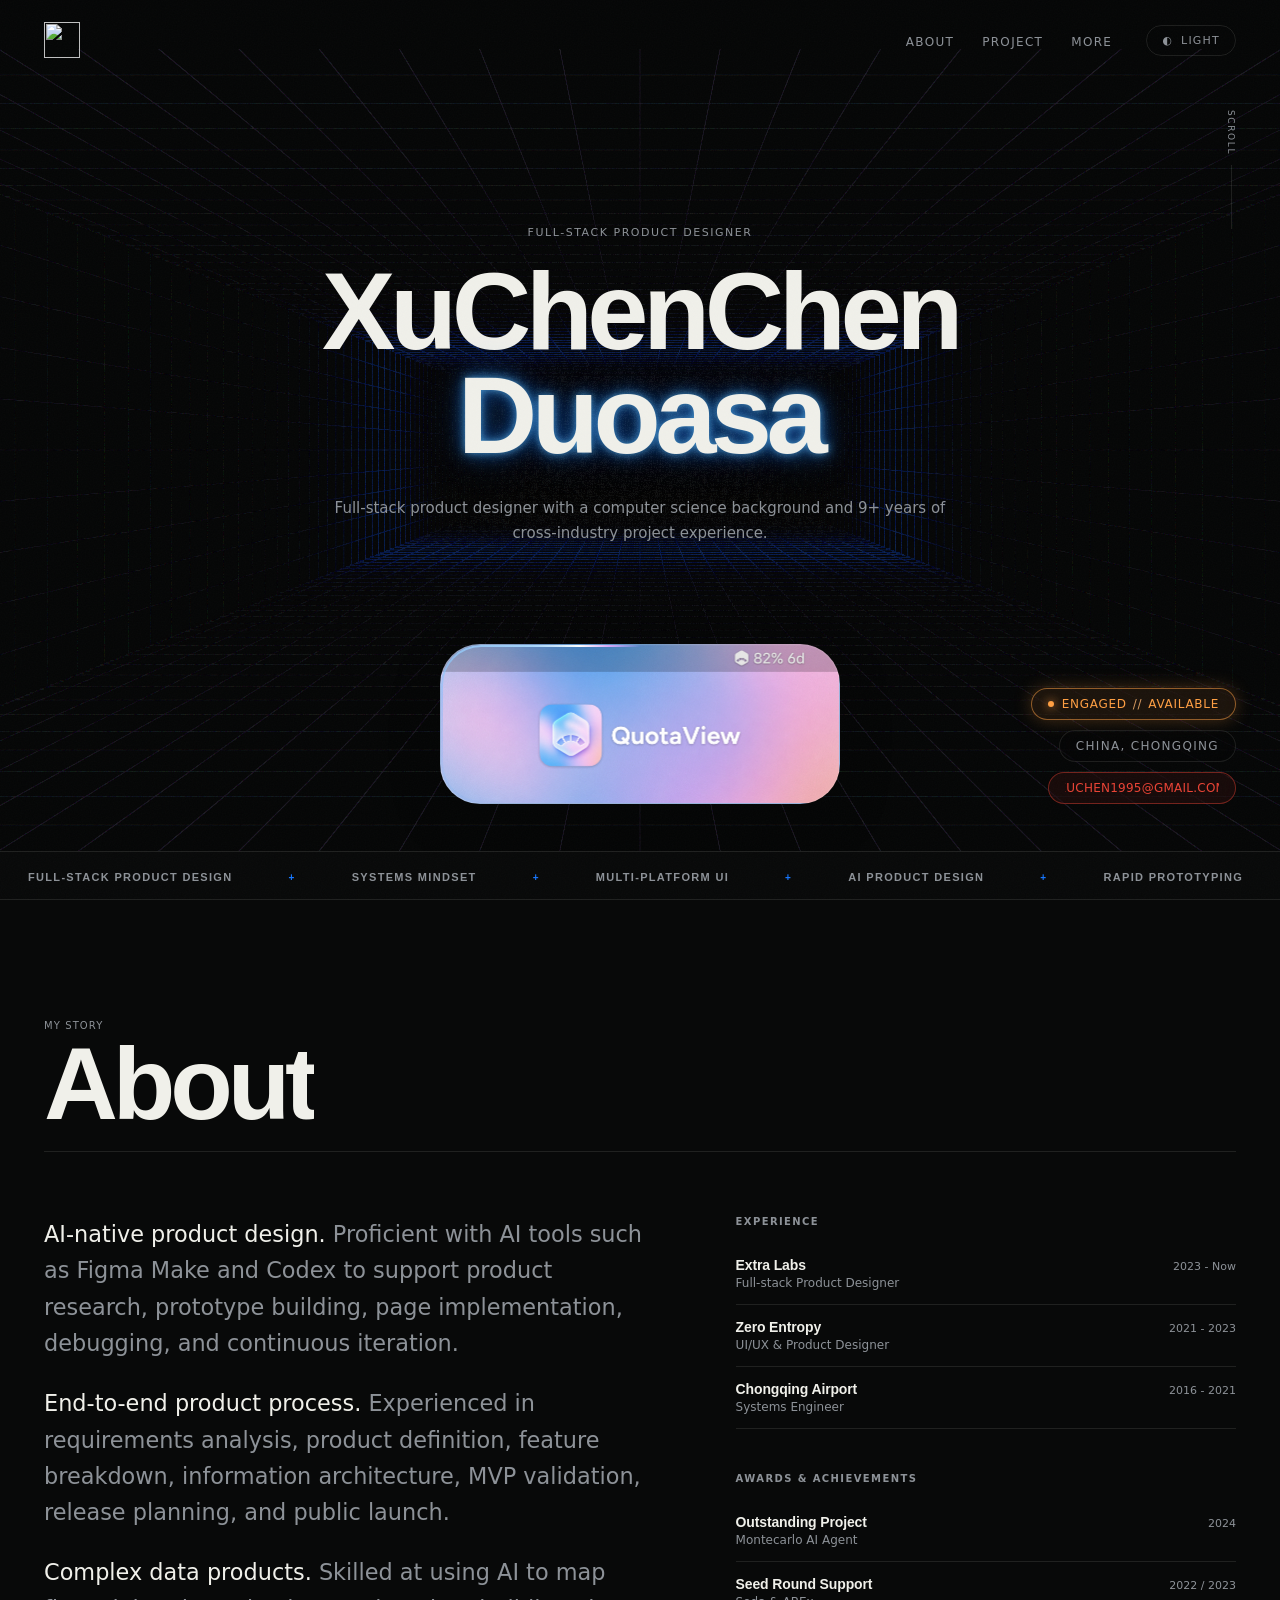
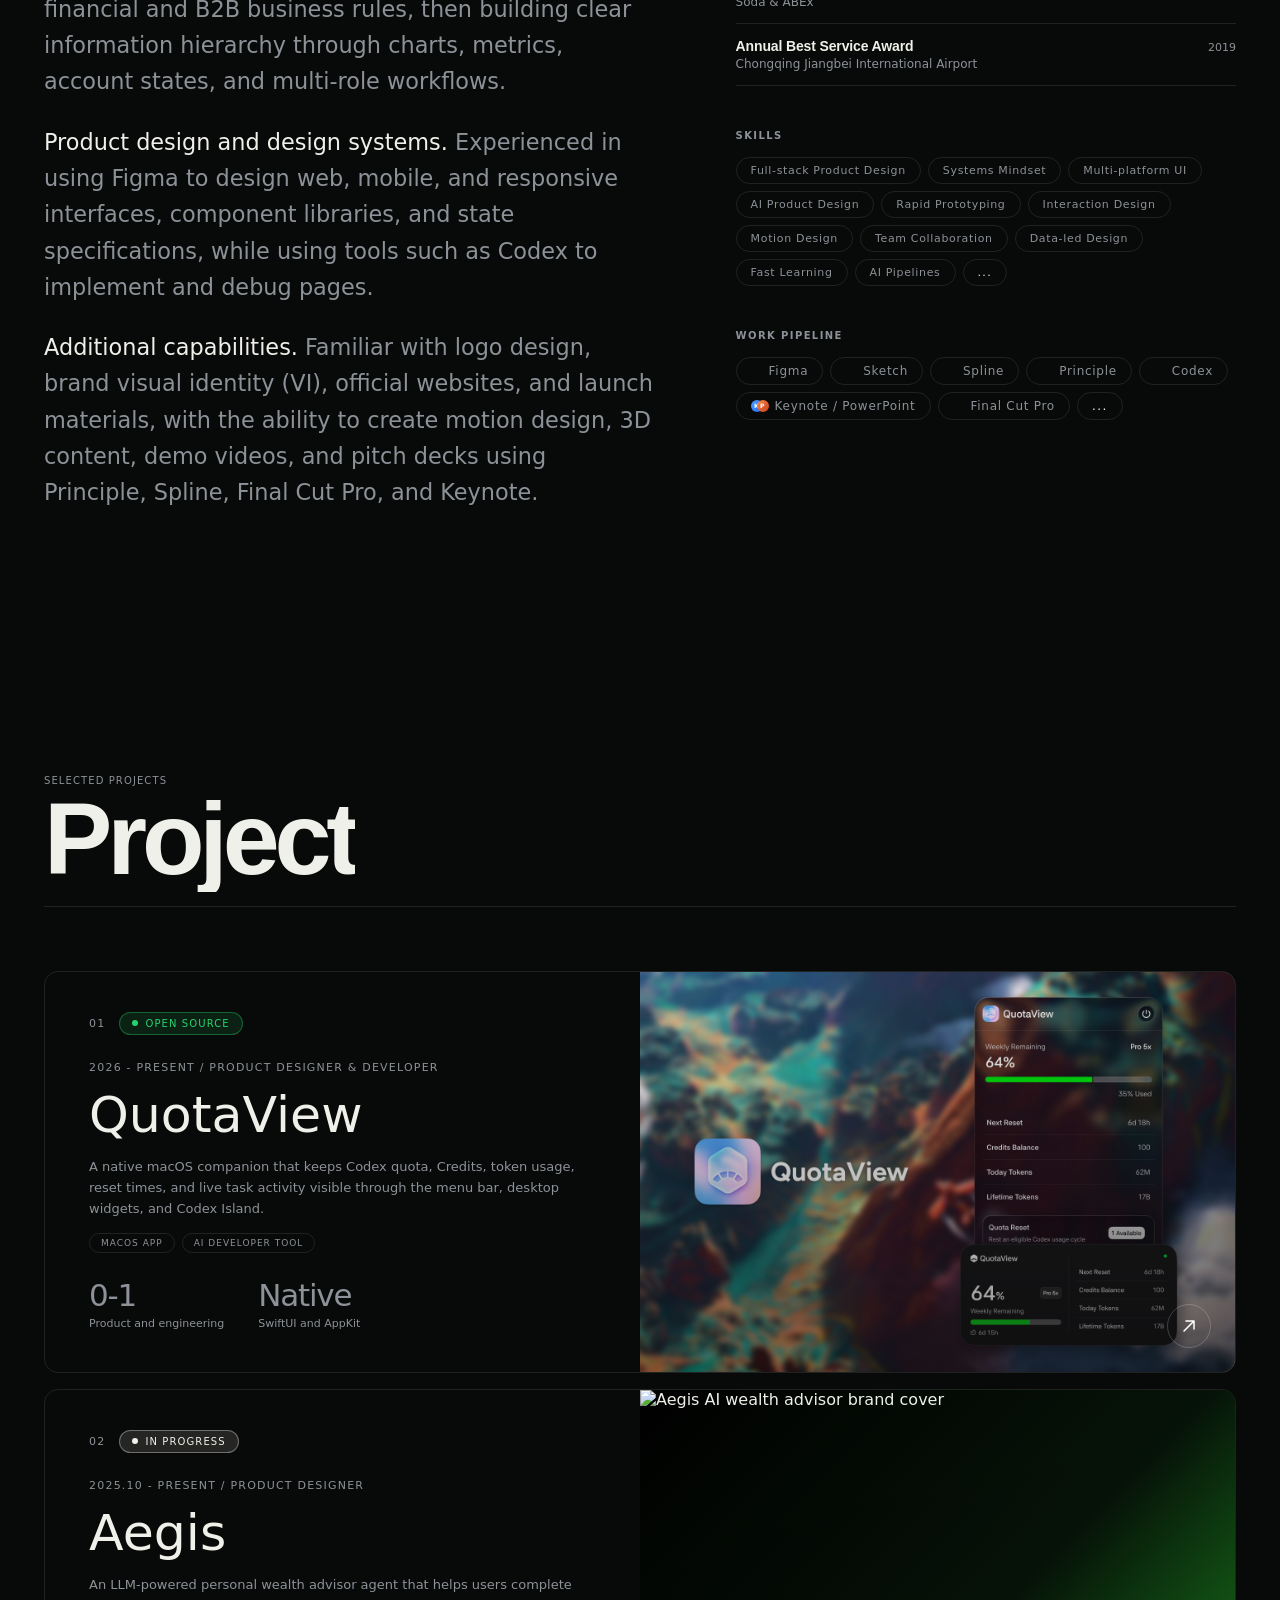
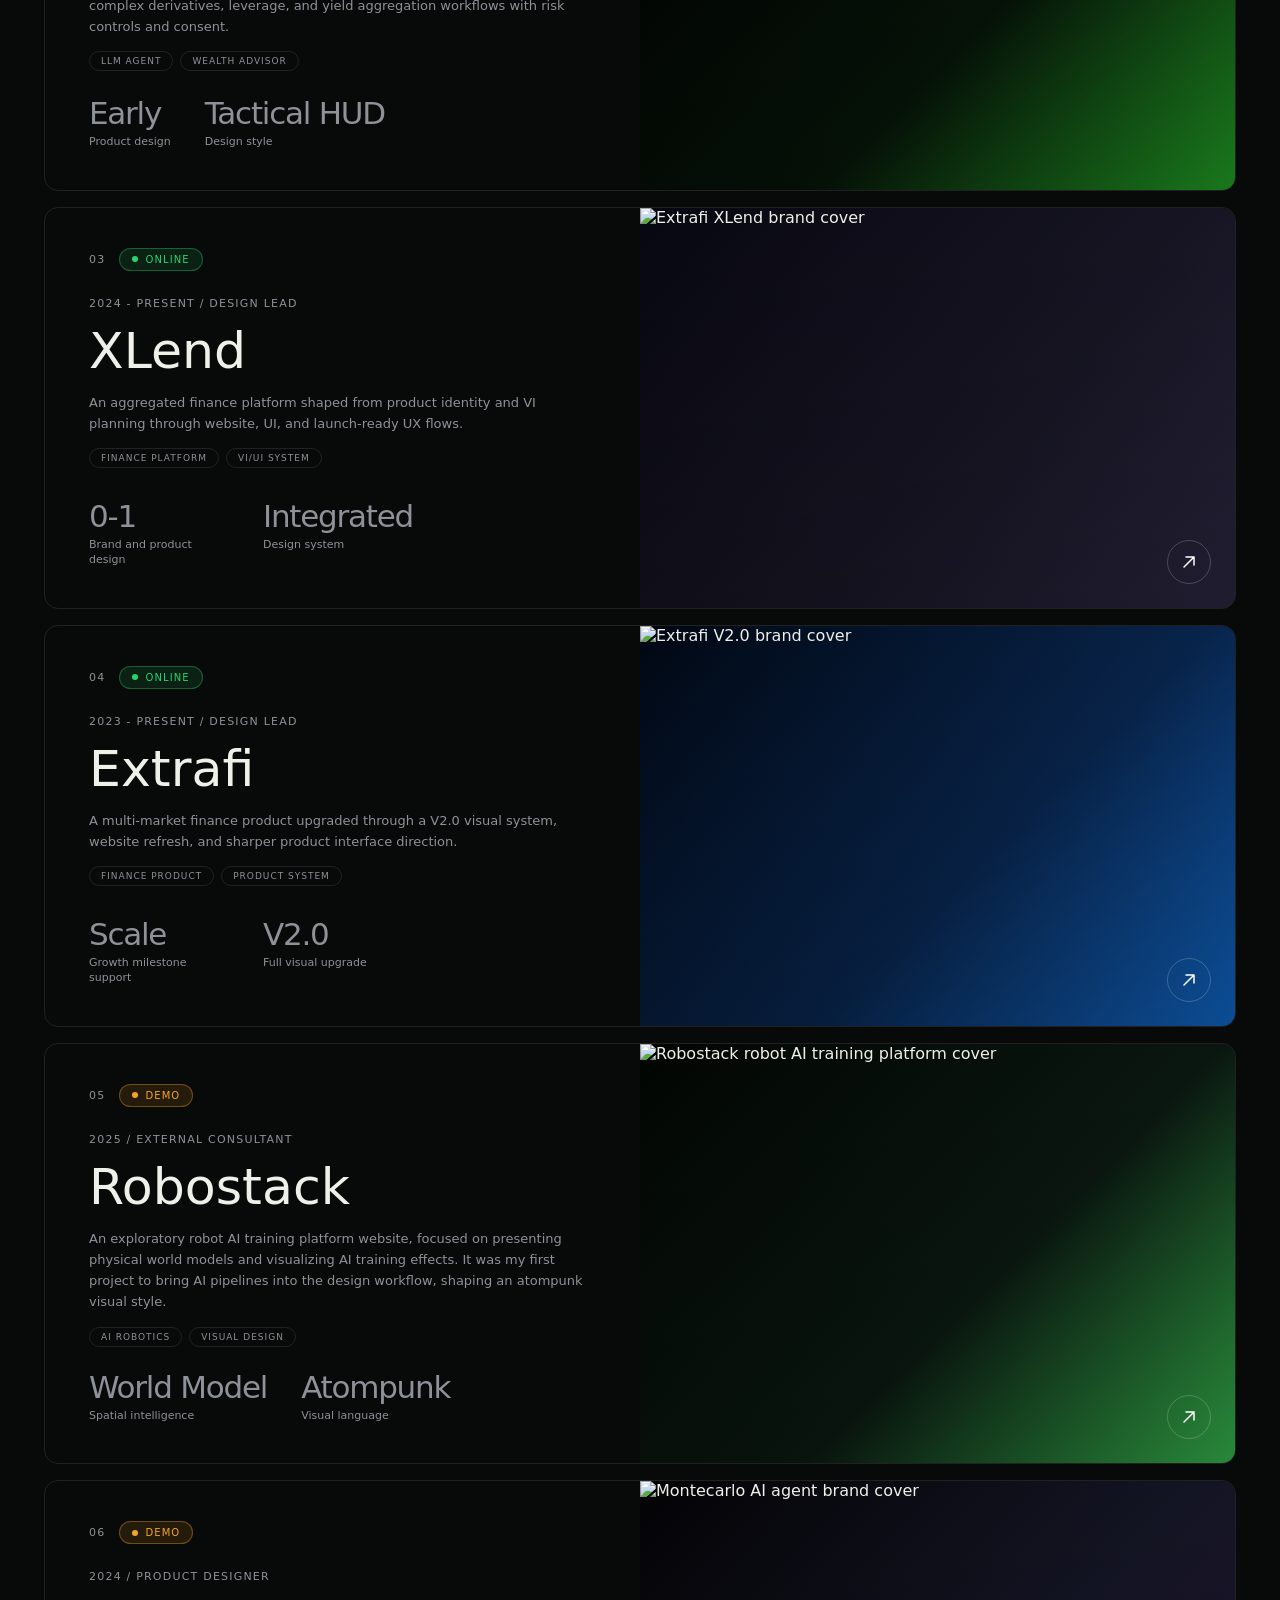
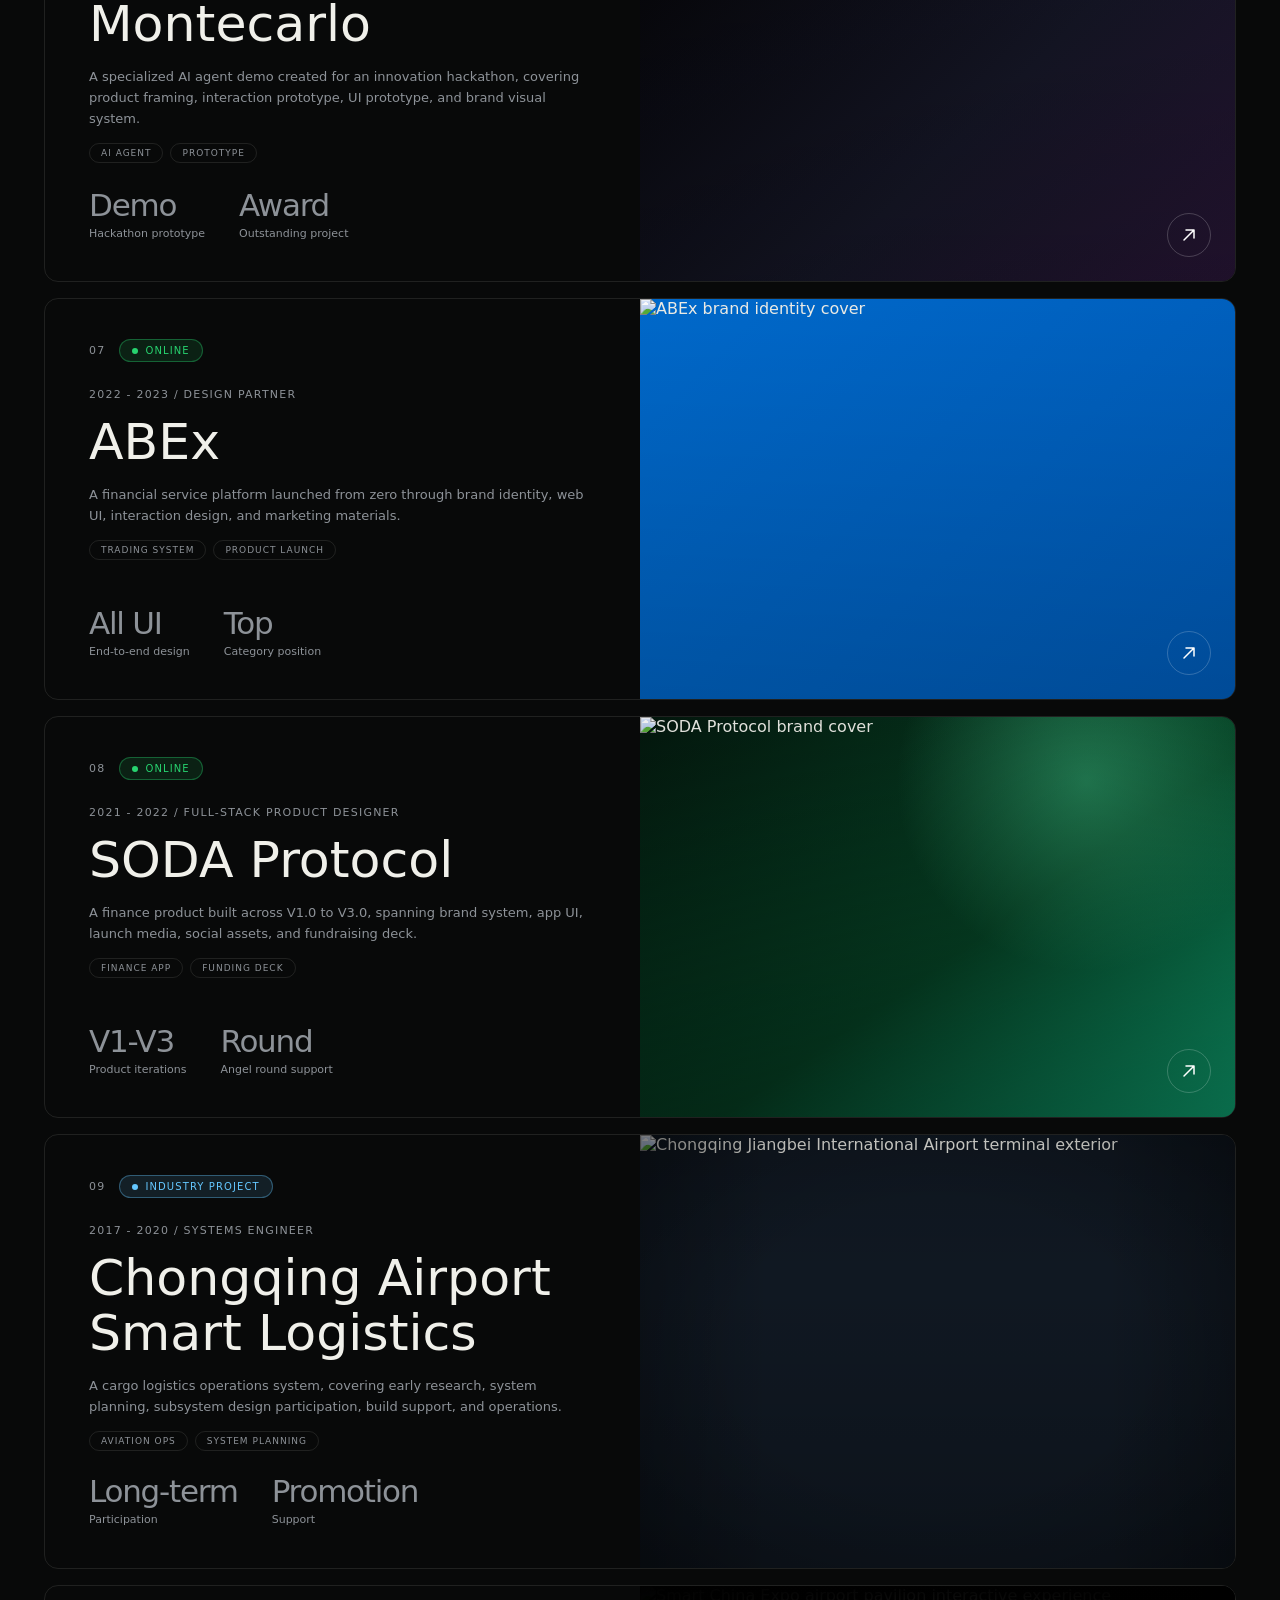
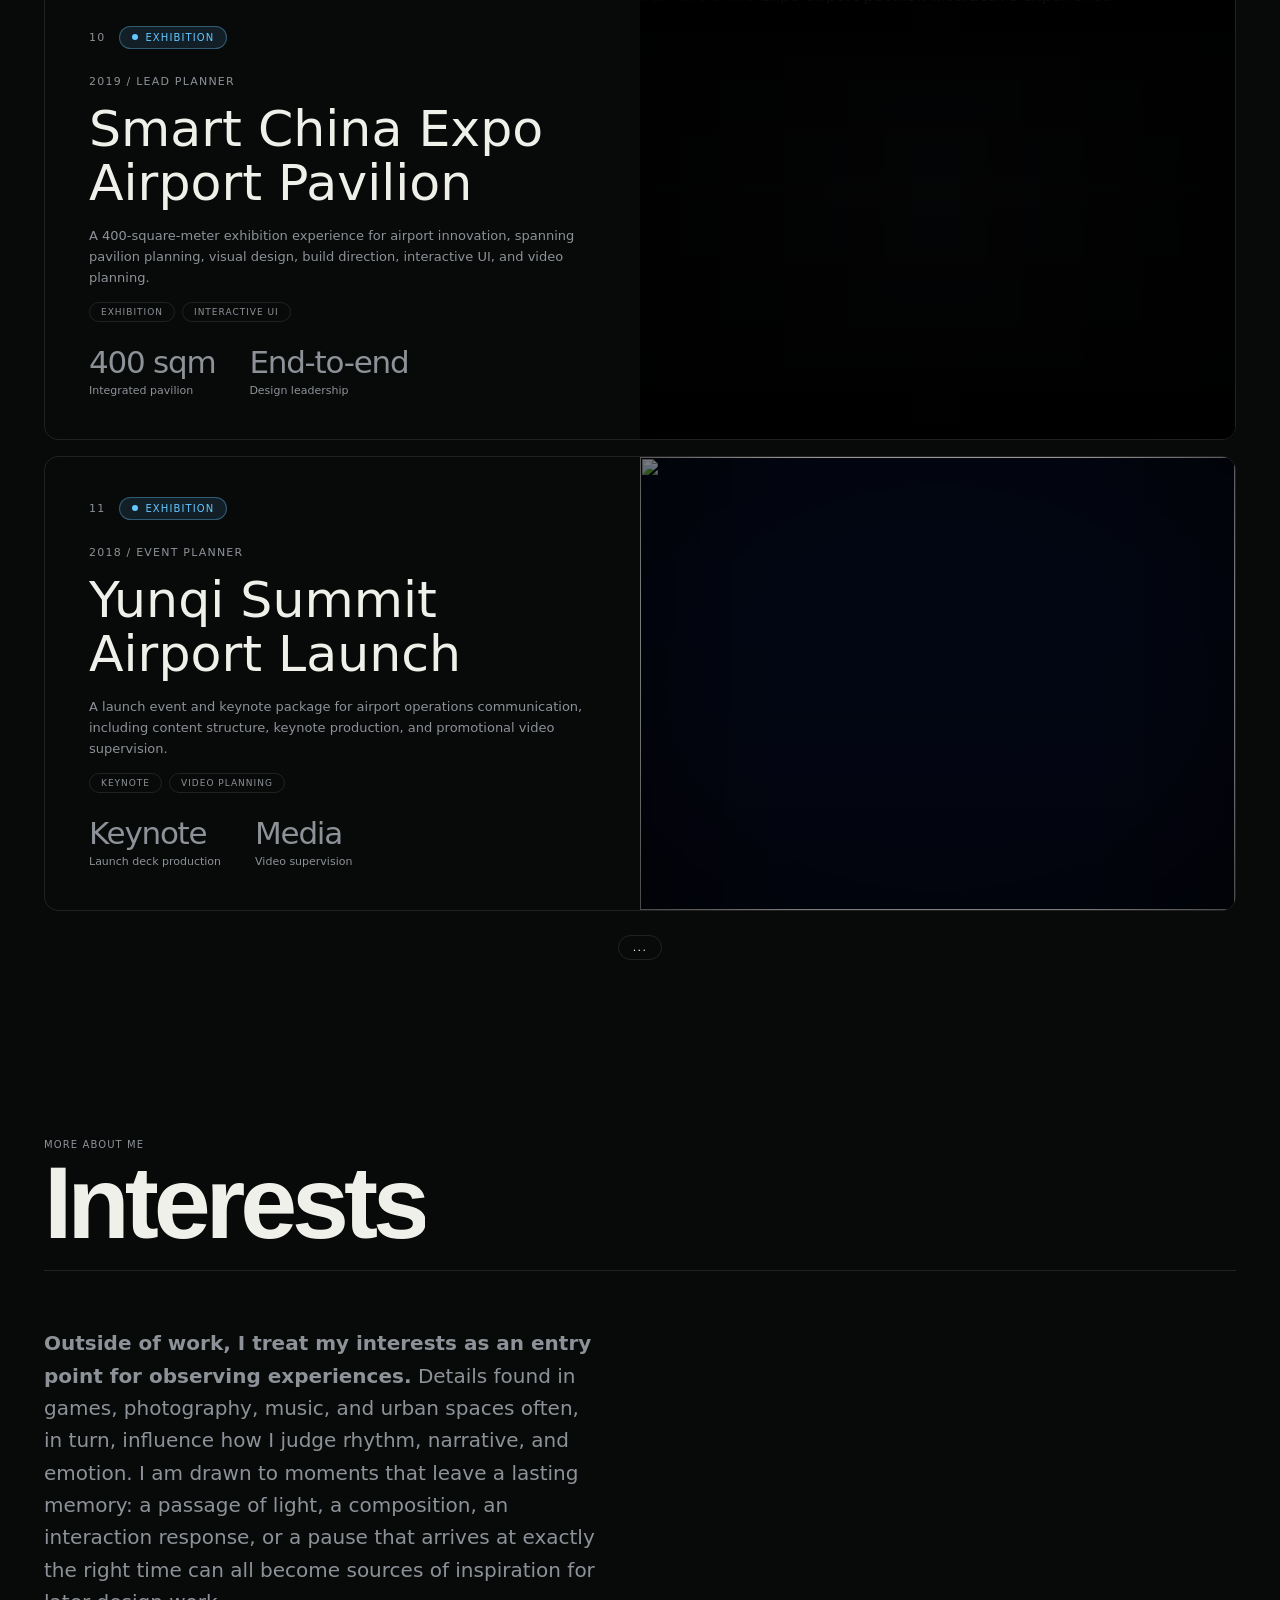
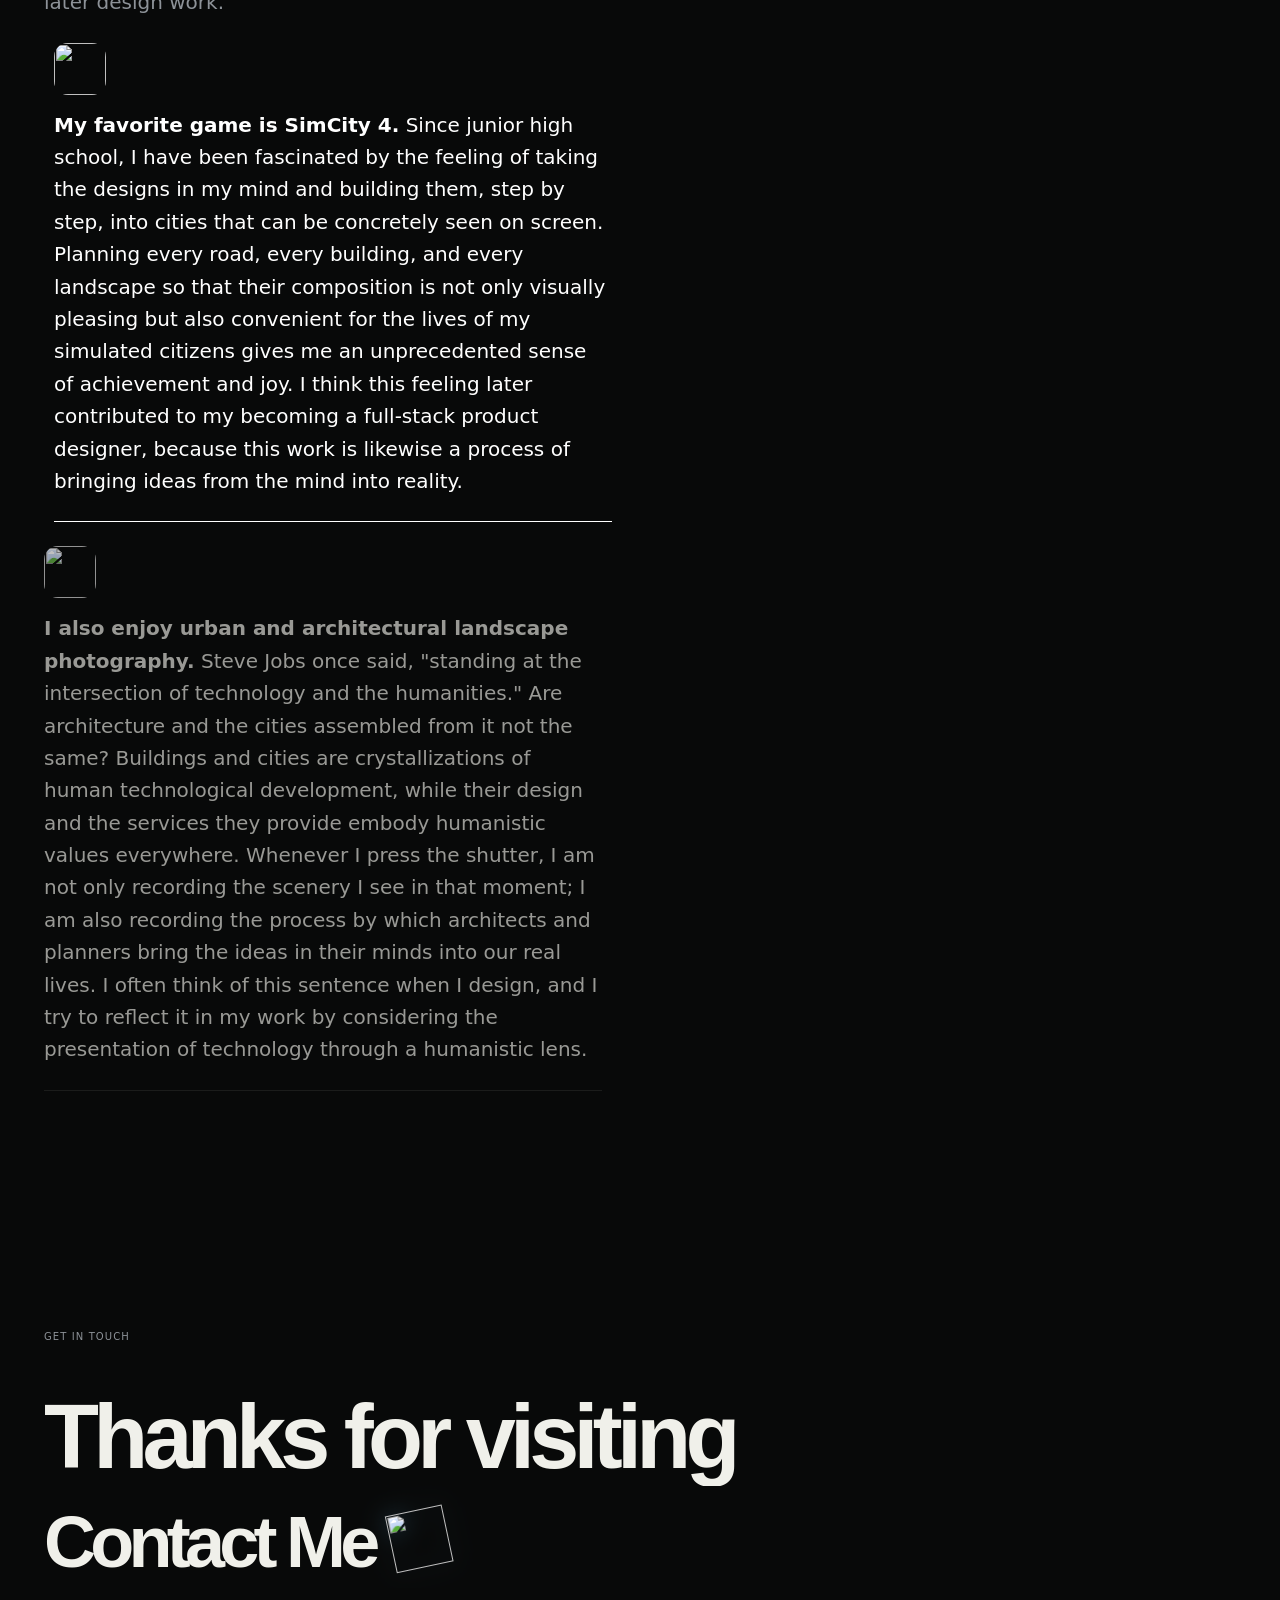
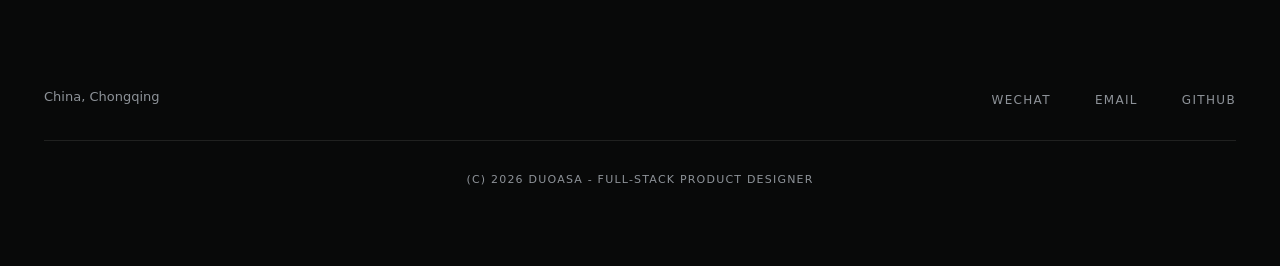
==== commit 7fe7f3b8: "Reposition QuotaView hero card" ====
--- a/index.html
+++ b/index.html
@@ -13,7 +13,7 @@
   <link rel="manifest" href="/site.webmanifest" />
   <meta name="theme-color" content="#080909" />
   <link rel="stylesheet" href="assets/vendor/google-fonts/fonts.css" />
-  <link rel="stylesheet" href="styles.css?v=20260802-quotaview-media-cycle" />
+  <link rel="stylesheet" href="styles.css?v=20260802-quotaview-centered" />
   <script>
     (function () {
       var saved = null;
@@ -79,23 +79,24 @@
           <p class="hero-desc">Full-stack product designer with a computer science background and 9+ years of cross-industry project experience.</p>
         </div>
 
-        <a class="hero-quotaview-card" href="https://github.com/Duoasa/QuotaView" target="_blank" rel="noopener noreferrer" data-cursor="quotaview" aria-label="Open QuotaView on GitHub">
-          <span class="hero-quotaview-stage" aria-hidden="true">
-            <img
-              class="hero-quotaview-media hero-quotaview-island"
-              data-src="assets/cases/quotaview/hero-dynamic-island.gif"
-              data-duration="6000"
-              alt=""
-            />
-            <img
-              class="hero-quotaview-media hero-quotaview-logo"
-              src="assets/cases/quotaview/hero-logo.png?v=20260802"
-              alt=""
-              decoding="async"
-            />
-          </span>
-        </a>
       </div>
+
+      <a class="hero-quotaview-card" href="https://github.com/Duoasa/QuotaView" target="_blank" rel="noopener noreferrer" data-cursor="quotaview" aria-label="Open QuotaView on GitHub">
+        <span class="hero-quotaview-stage" aria-hidden="true">
+          <img
+            class="hero-quotaview-media hero-quotaview-island"
+            data-src="assets/cases/quotaview/hero-dynamic-island.gif"
+            data-duration="6000"
+            alt=""
+          />
+          <img
+            class="hero-quotaview-media hero-quotaview-logo"
+            src="assets/cases/quotaview/hero-logo.png?v=20260802"
+            alt=""
+            decoding="async"
+          />
+        </span>
+      </a>
 
       <div class="hero-pills" aria-label="Profile highlights">
         <span class="pill available">
--- a/styles.css
+++ b/styles.css
@@ -545,13 +545,16 @@
 
 .hero-quotaview-card {
   --hero-card-border-angle: 0deg;
-  position: relative;
+  position: absolute;
+  right: 0;
+  left: 0;
+  bottom: max(96px, calc(96px + env(safe-area-inset-bottom)));
+  z-index: 3;
   isolation: isolate;
   display: block;
-  width: min(400px, 100%);
+  width: min(400px, calc(100% - 48px));
   aspect-ratio: 5 / 2;
-  flex: 0 0 auto;
-  margin-top: 38px;
+  margin-inline: auto;
   overflow: visible;
   border: 1px solid color-mix(in srgb, var(--hero-fg) 14%, transparent);
   border-radius: 40px;
@@ -4182,13 +4185,13 @@
   }
 
   .hero-quotaview-card {
-    margin-top: 32px;
+    bottom: 80px;
   }
 
   .hero-pills {
     left: 24px;
     right: auto;
-    bottom: max(92px, calc(92px + env(safe-area-inset-bottom)));
+    bottom: max(264px, calc(264px + env(safe-area-inset-bottom)));
     align-items: flex-start;
     max-width: calc(100vw - 48px);
   }
@@ -4196,7 +4199,7 @@
   .scroll-hint {
     top: auto;
     right: 24px;
-    bottom: max(92px, calc(92px + env(safe-area-inset-bottom)));
+    bottom: max(264px, calc(264px + env(safe-area-inset-bottom)));
   }
 
   .section {
@@ -4340,7 +4343,7 @@
   }
 
   .hero-quotaview-card {
-    margin-top: 28px;
+    bottom: 80px;
   }
 
   .section-title {
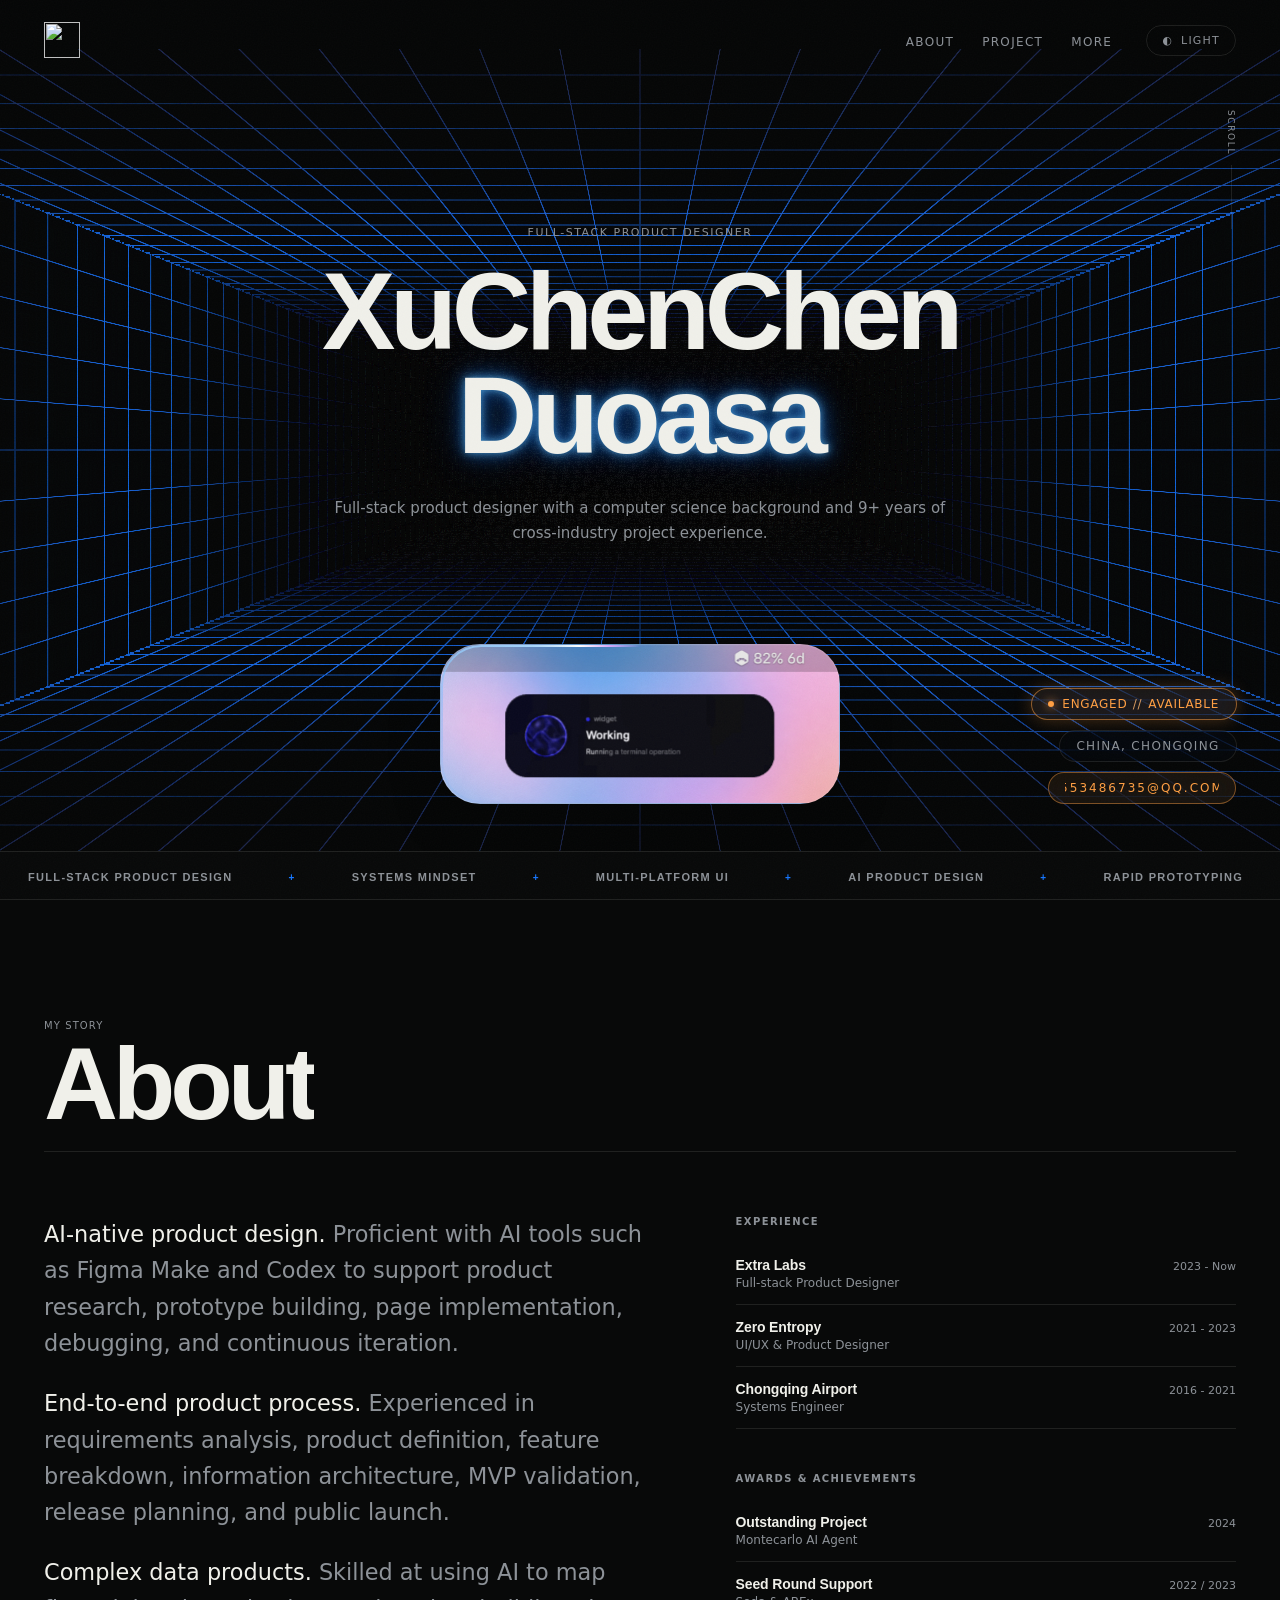
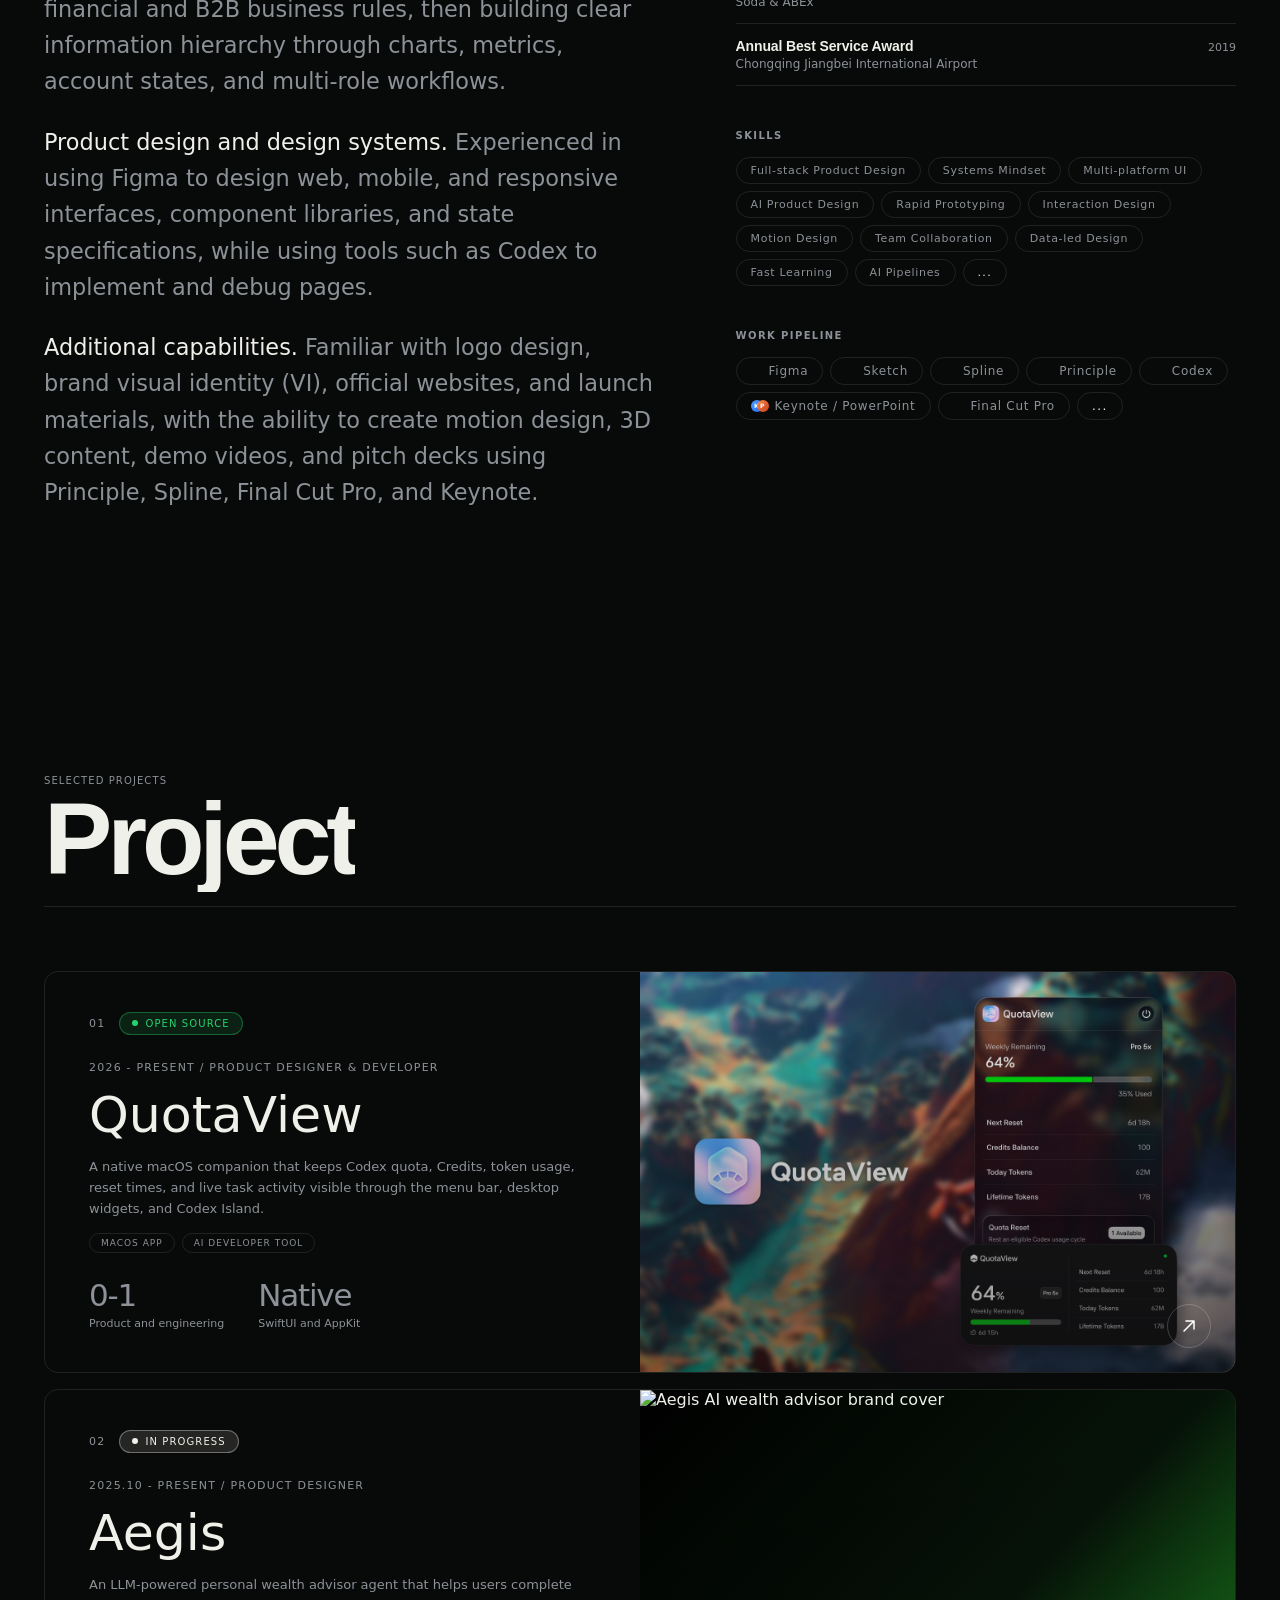
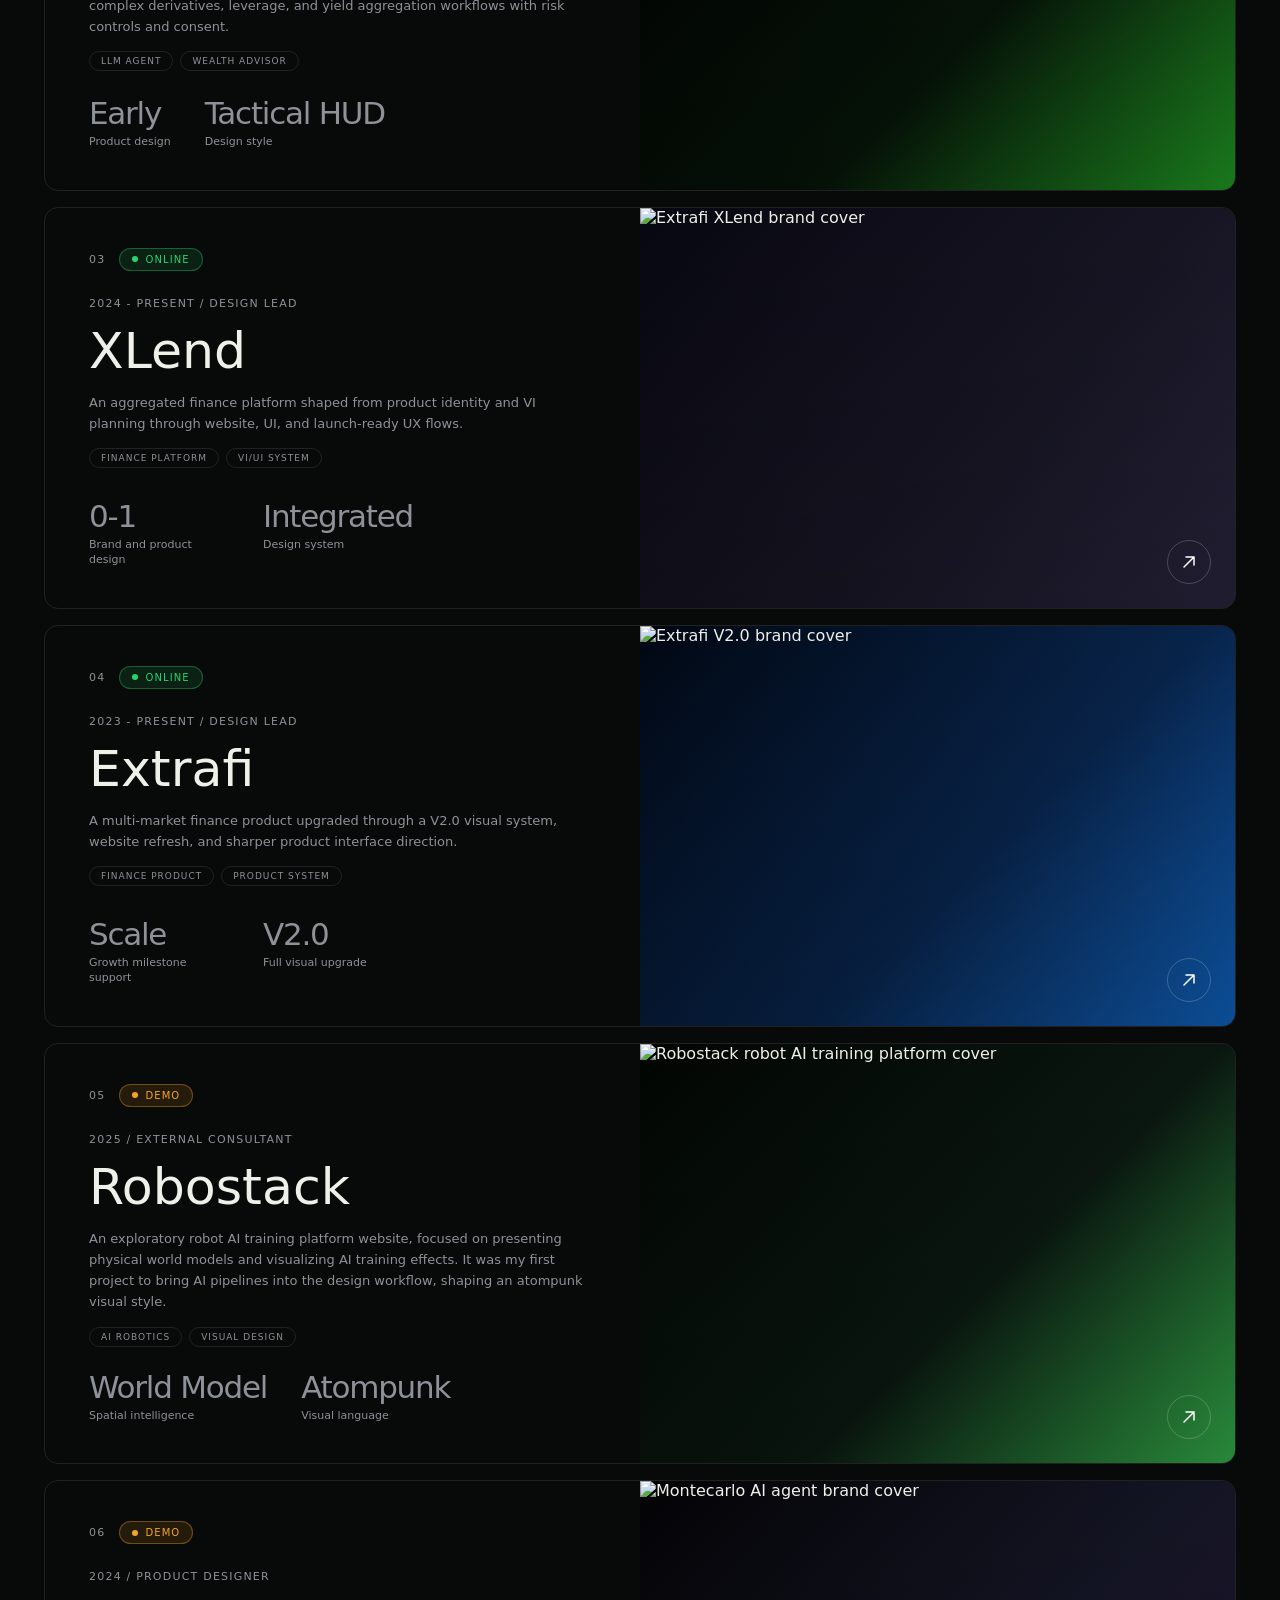
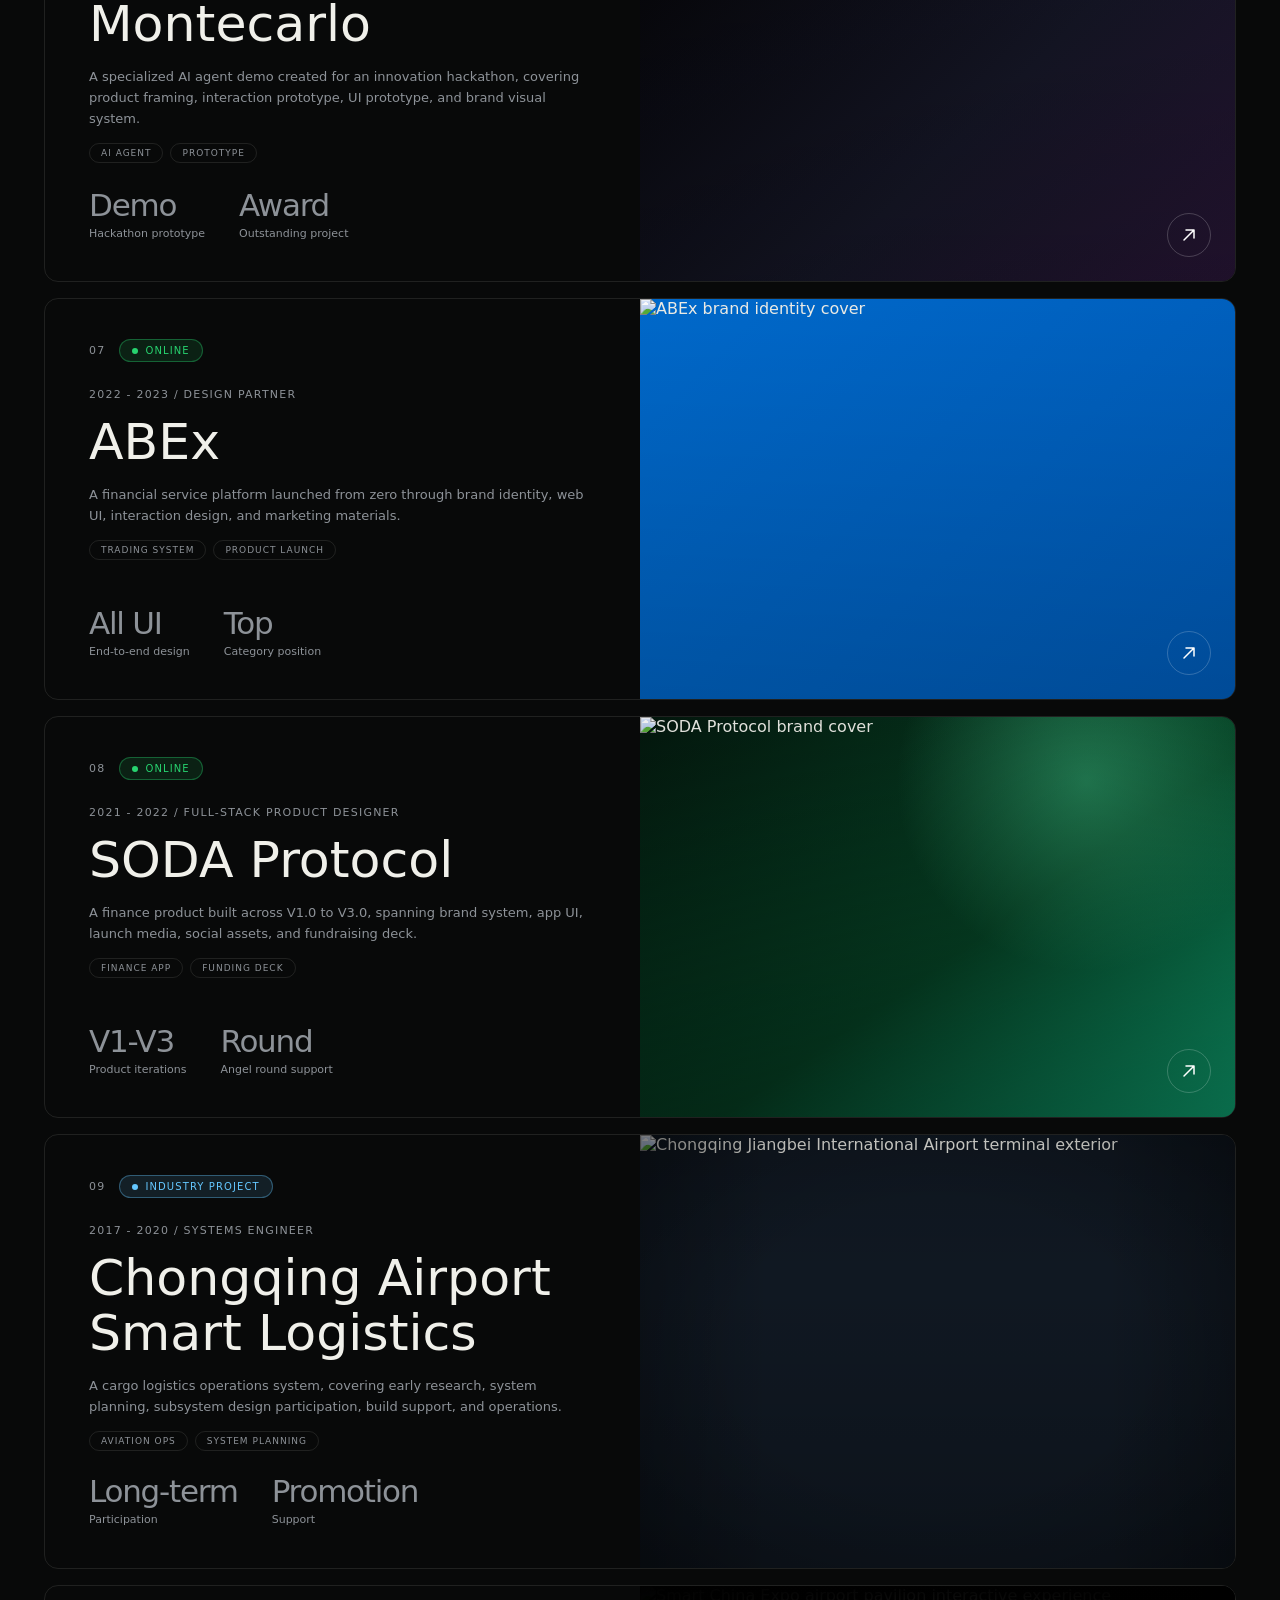
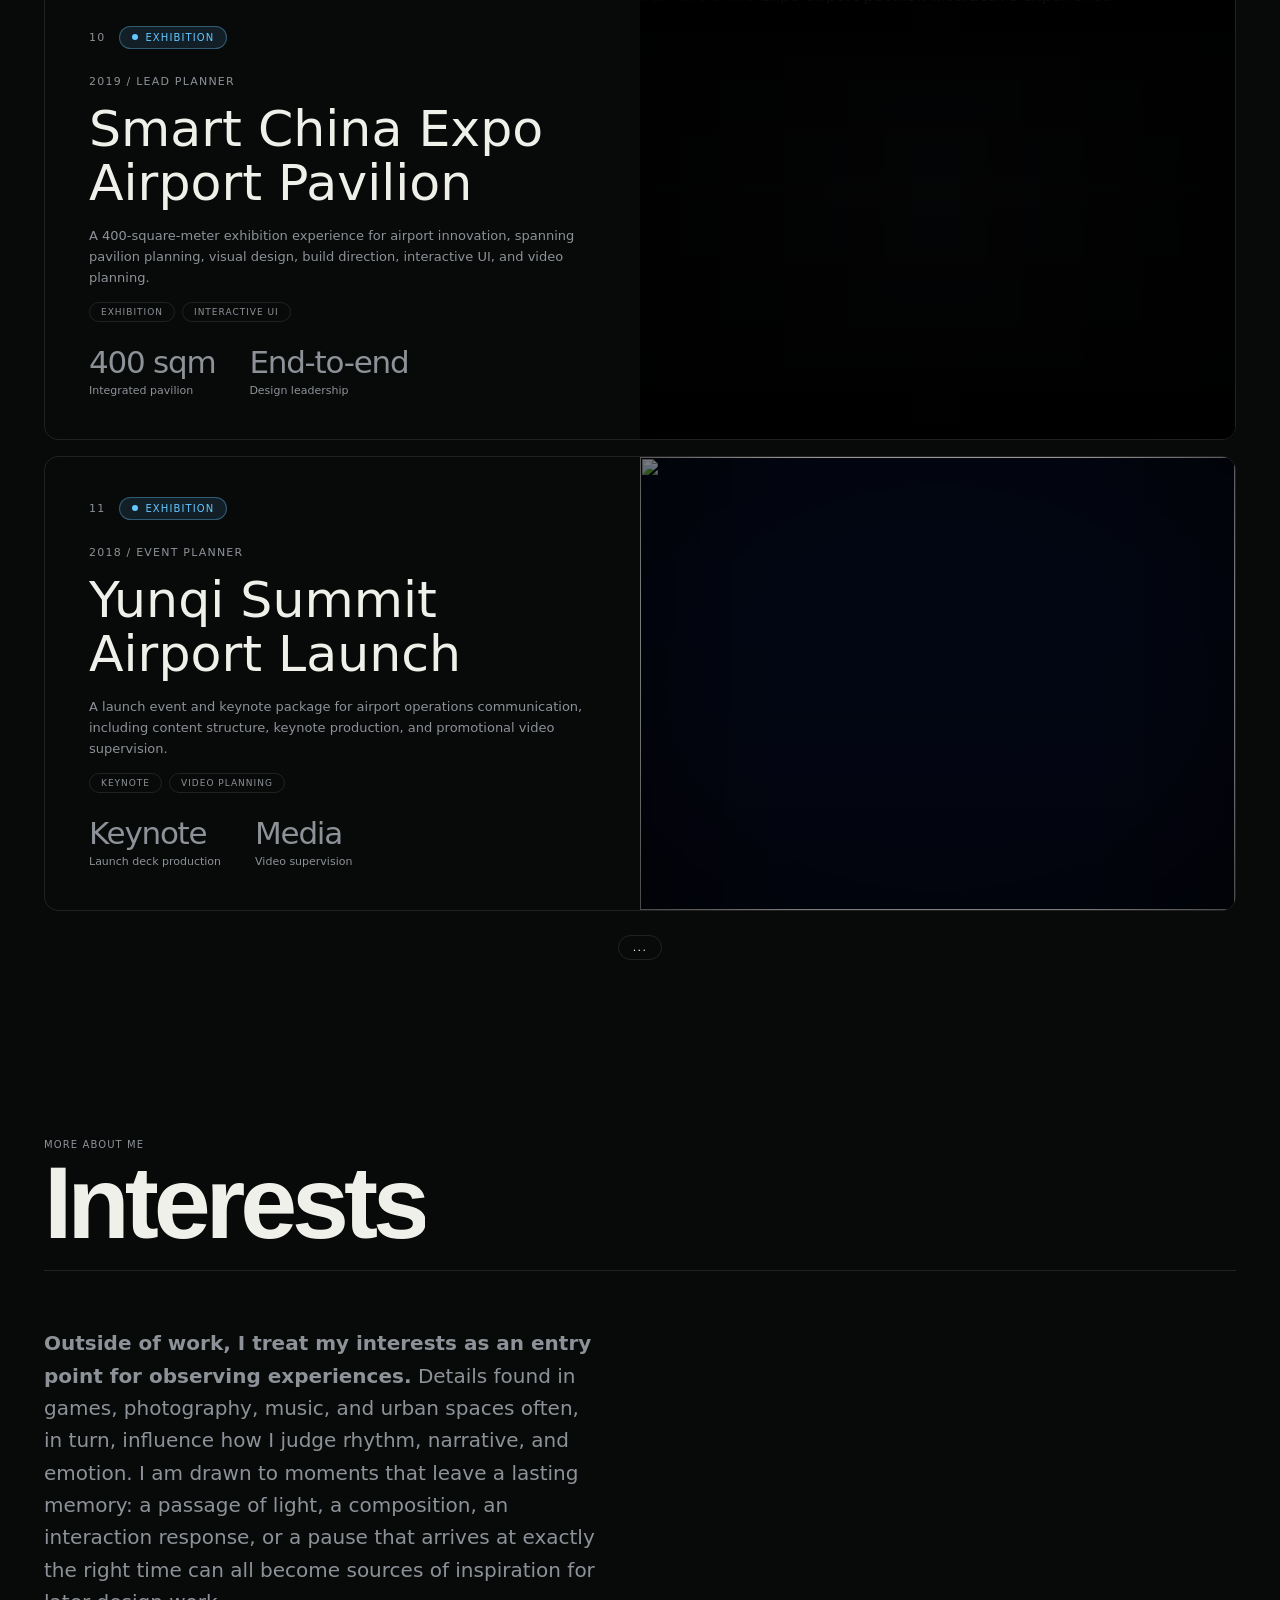
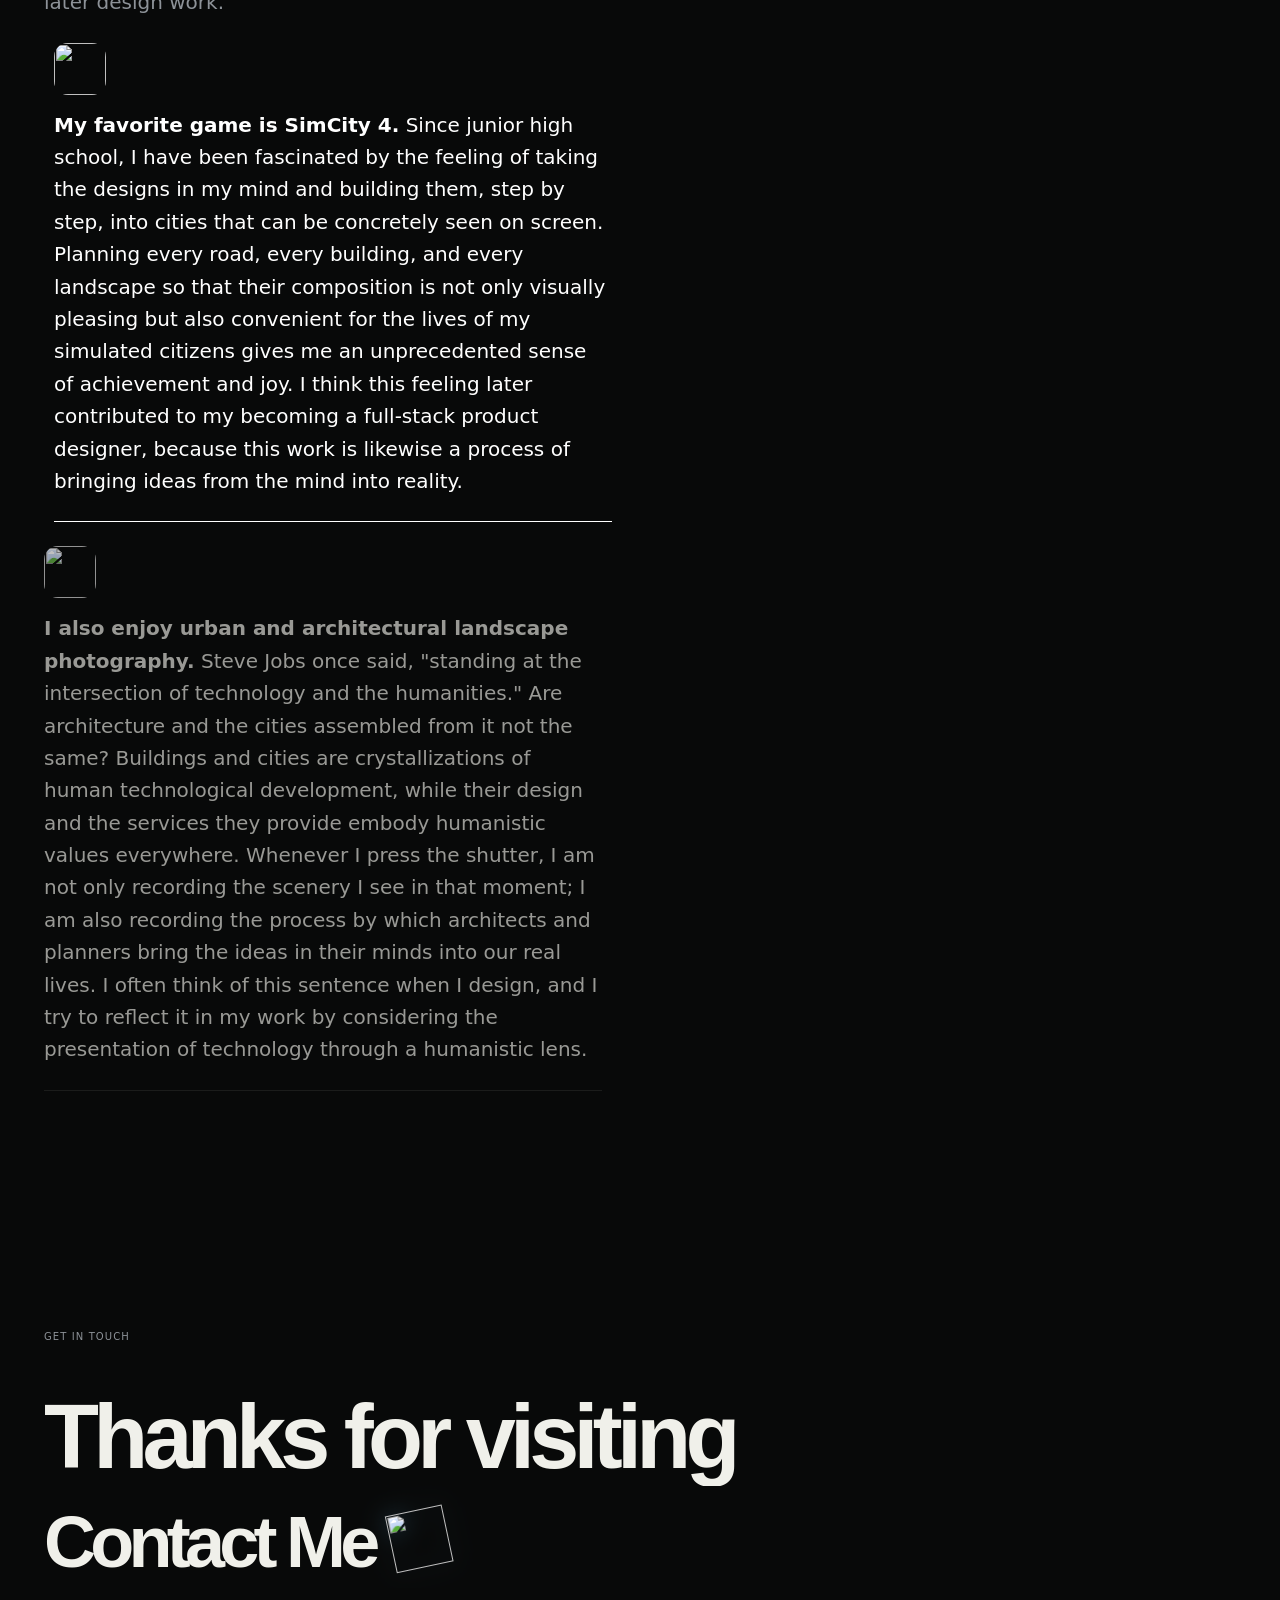
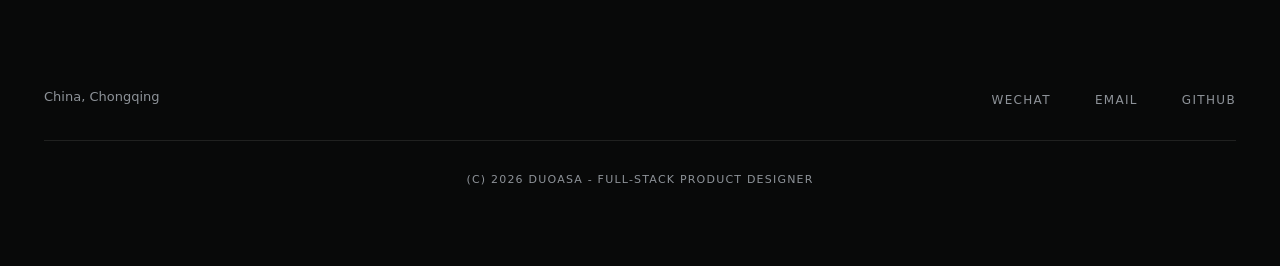
==== commit e7643897: "Fix mobile hero layout" ====
--- a/index.html
+++ b/index.html
@@ -13,7 +13,7 @@
   <link rel="manifest" href="/site.webmanifest" />
   <meta name="theme-color" content="#080909" />
   <link rel="stylesheet" href="assets/vendor/google-fonts/fonts.css" />
-  <link rel="stylesheet" href="styles.css?v=20260802-quotaview-centered" />
+  <link rel="stylesheet" href="styles.css?v=20260802-mobile-hero-flow" />
   <script>
     (function () {
       var saved = null;
--- a/styles.css
+++ b/styles.css
@@ -4169,10 +4169,14 @@
   }
 
   .hero {
-    padding: 128px 24px max(240px, calc(240px + env(safe-area-inset-bottom)));
+    min-height: 100svh;
+    flex-direction: column;
+    justify-content: flex-start;
+    padding: 128px 24px max(96px, calc(96px + env(safe-area-inset-bottom)));
   }
 
   .hero-content {
+    order: 1;
     width: 100%;
   }
 
@@ -4185,21 +4189,29 @@
   }
 
   .hero-quotaview-card {
-    bottom: 80px;
+    position: relative;
+    right: auto;
+    left: auto;
+    bottom: auto;
+    order: 3;
+    width: min(400px, 100%);
+    margin-top: 40px;
   }
 
   .hero-pills {
-    left: 24px;
+    position: relative;
     right: auto;
-    bottom: max(264px, calc(264px + env(safe-area-inset-bottom)));
-    align-items: flex-start;
-    max-width: calc(100vw - 48px);
+    bottom: auto;
+    left: auto;
+    order: 2;
+    align-items: center;
+    width: 100%;
+    max-width: 100%;
+    margin-top: 32px;
   }
 
   .scroll-hint {
-    top: auto;
-    right: 24px;
-    bottom: max(264px, calc(264px + env(safe-area-inset-bottom)));
+    display: none;
   }
 
   .section {
@@ -4338,12 +4350,12 @@
 
 @media (max-width: 520px) {
   .hero-title {
-    font-size: 46px;
+    font-size: clamp(36px, 11.7vw, 46px);
     letter-spacing: -0.045em;
   }
 
   .hero-quotaview-card {
-    bottom: 80px;
+    margin-top: 36px;
   }
 
   .section-title {
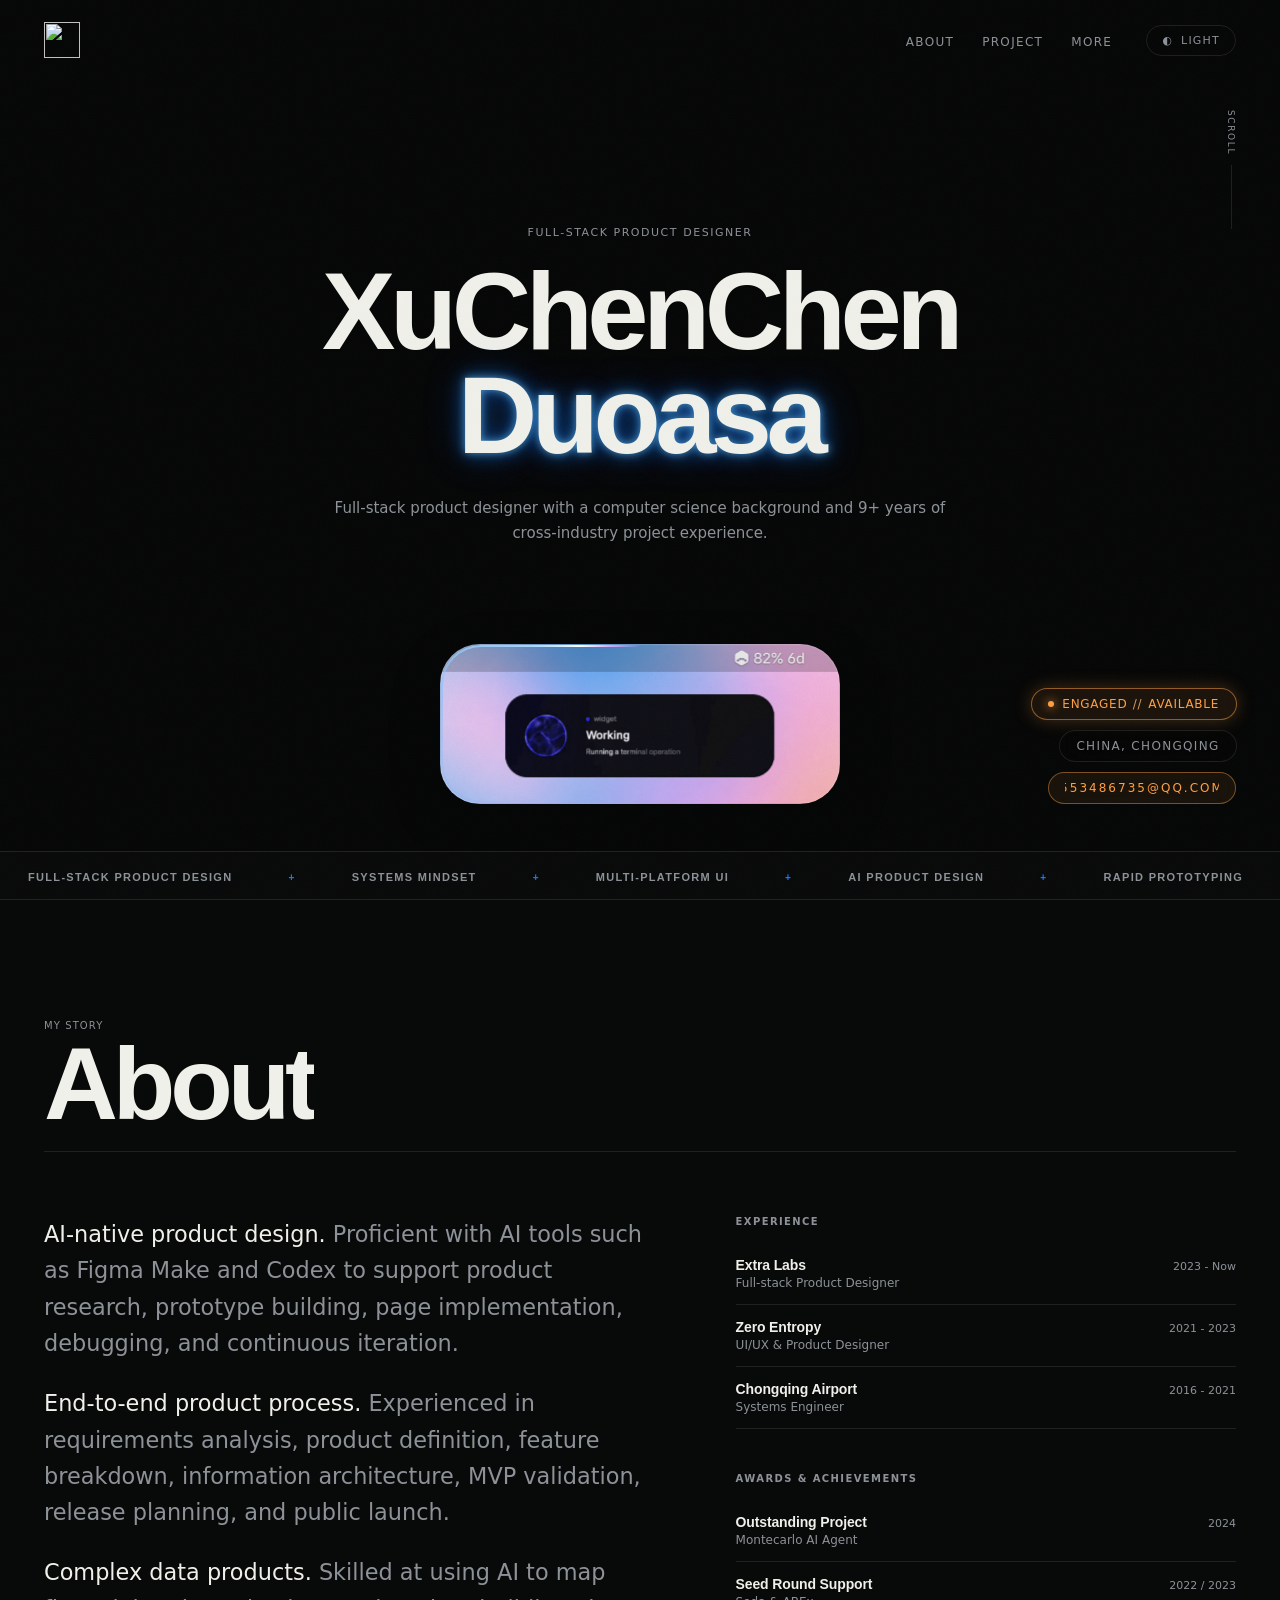
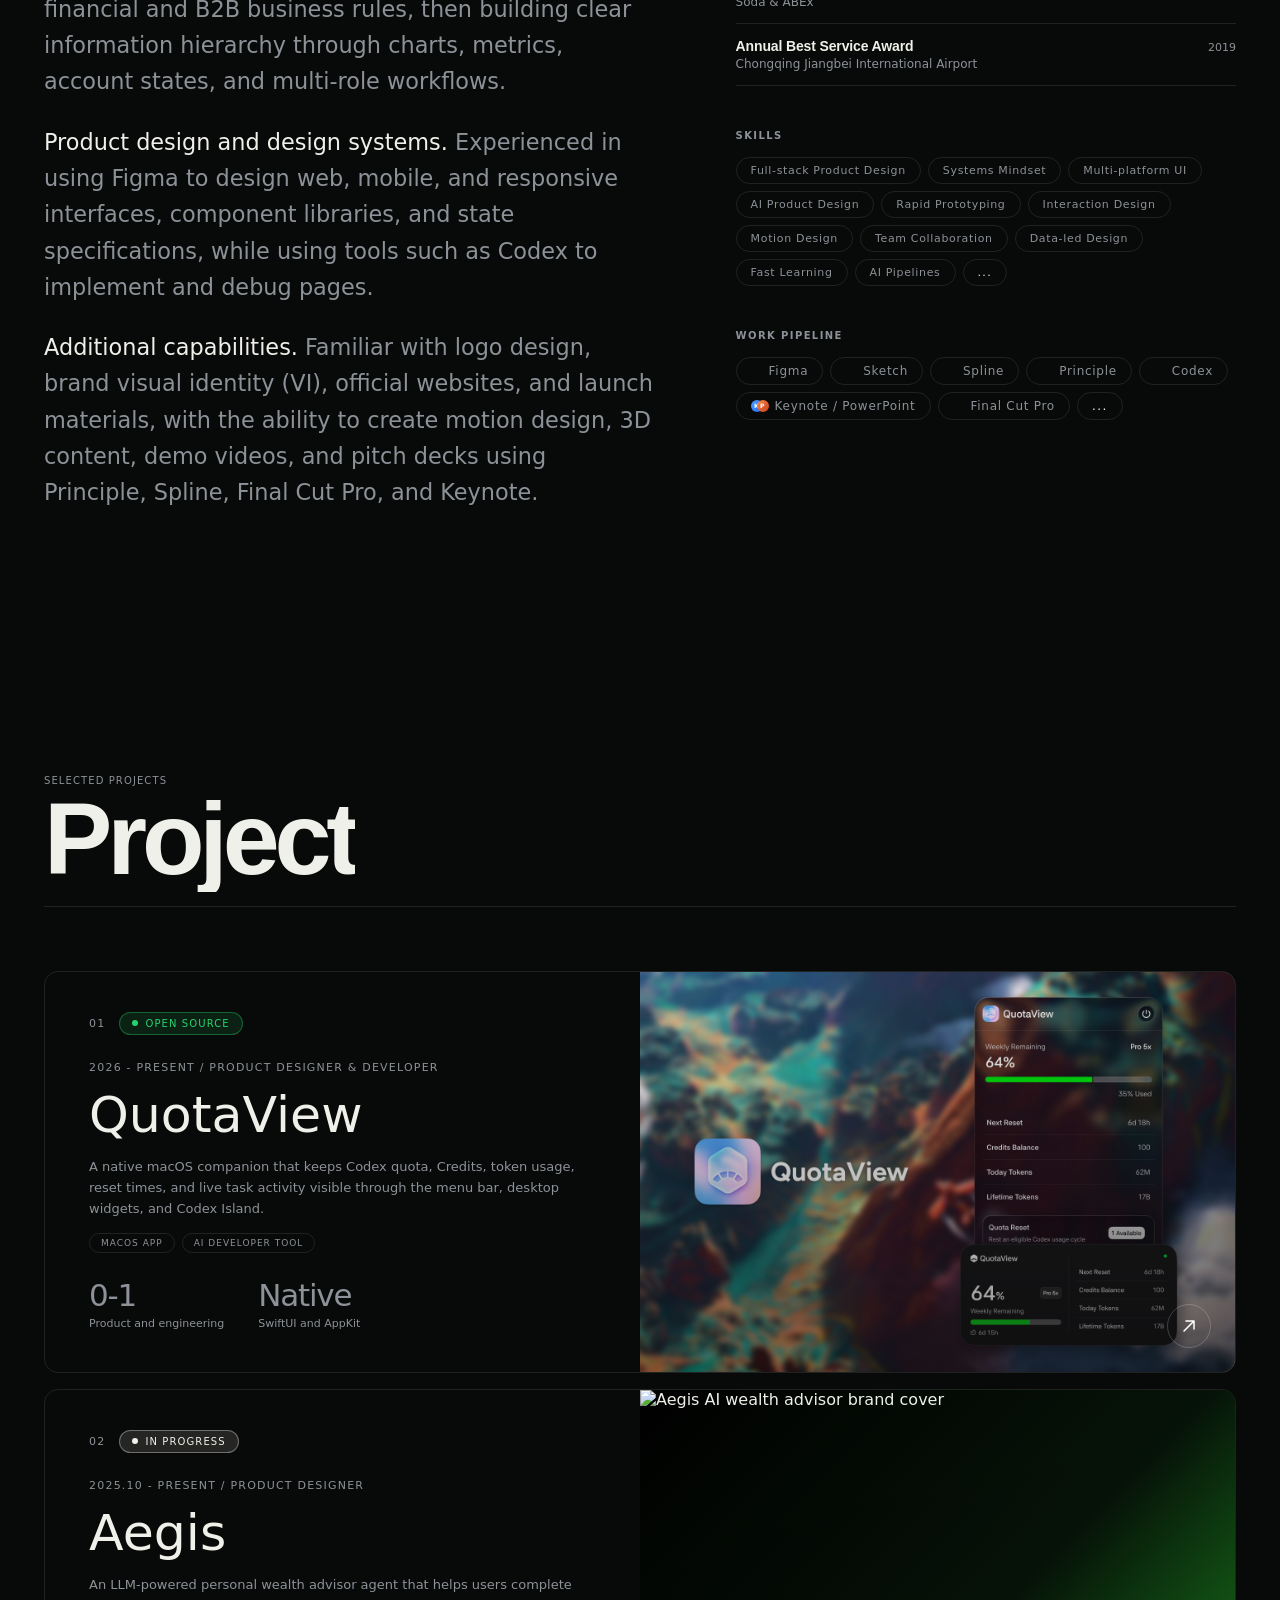
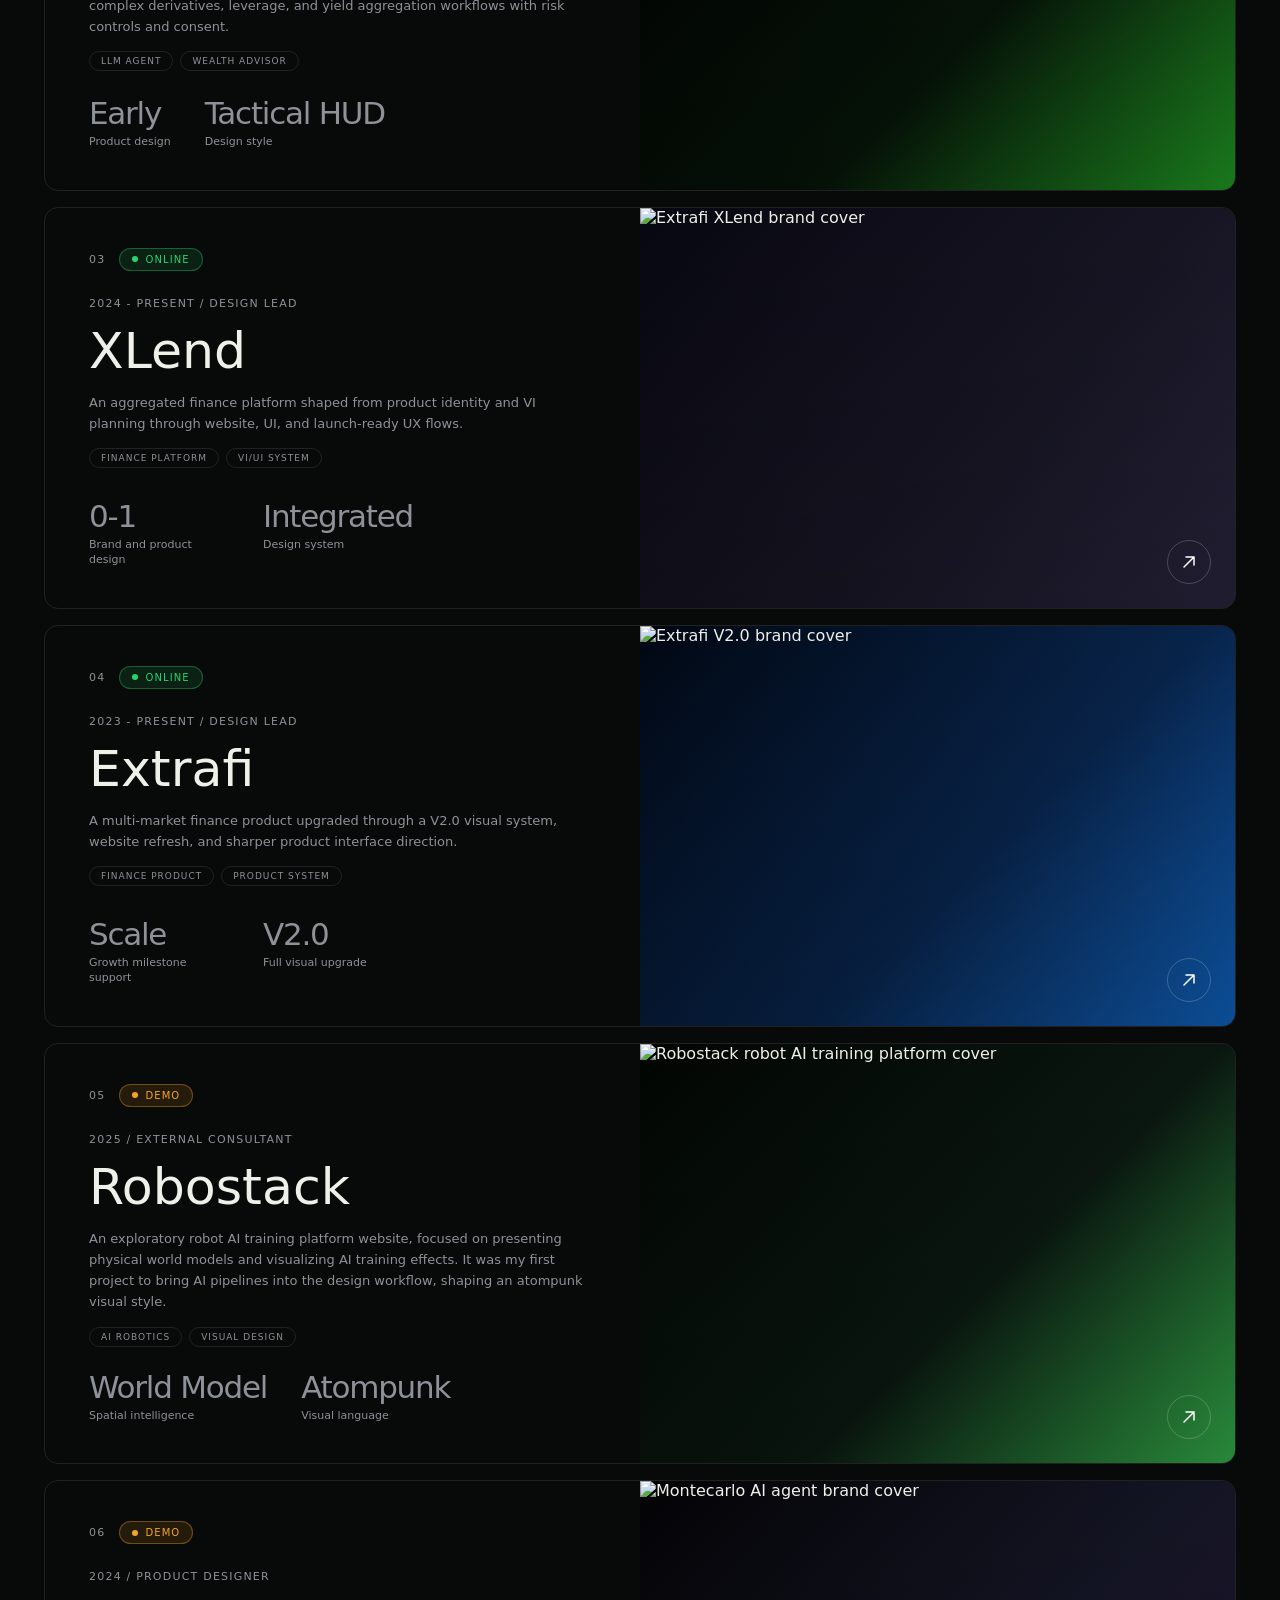
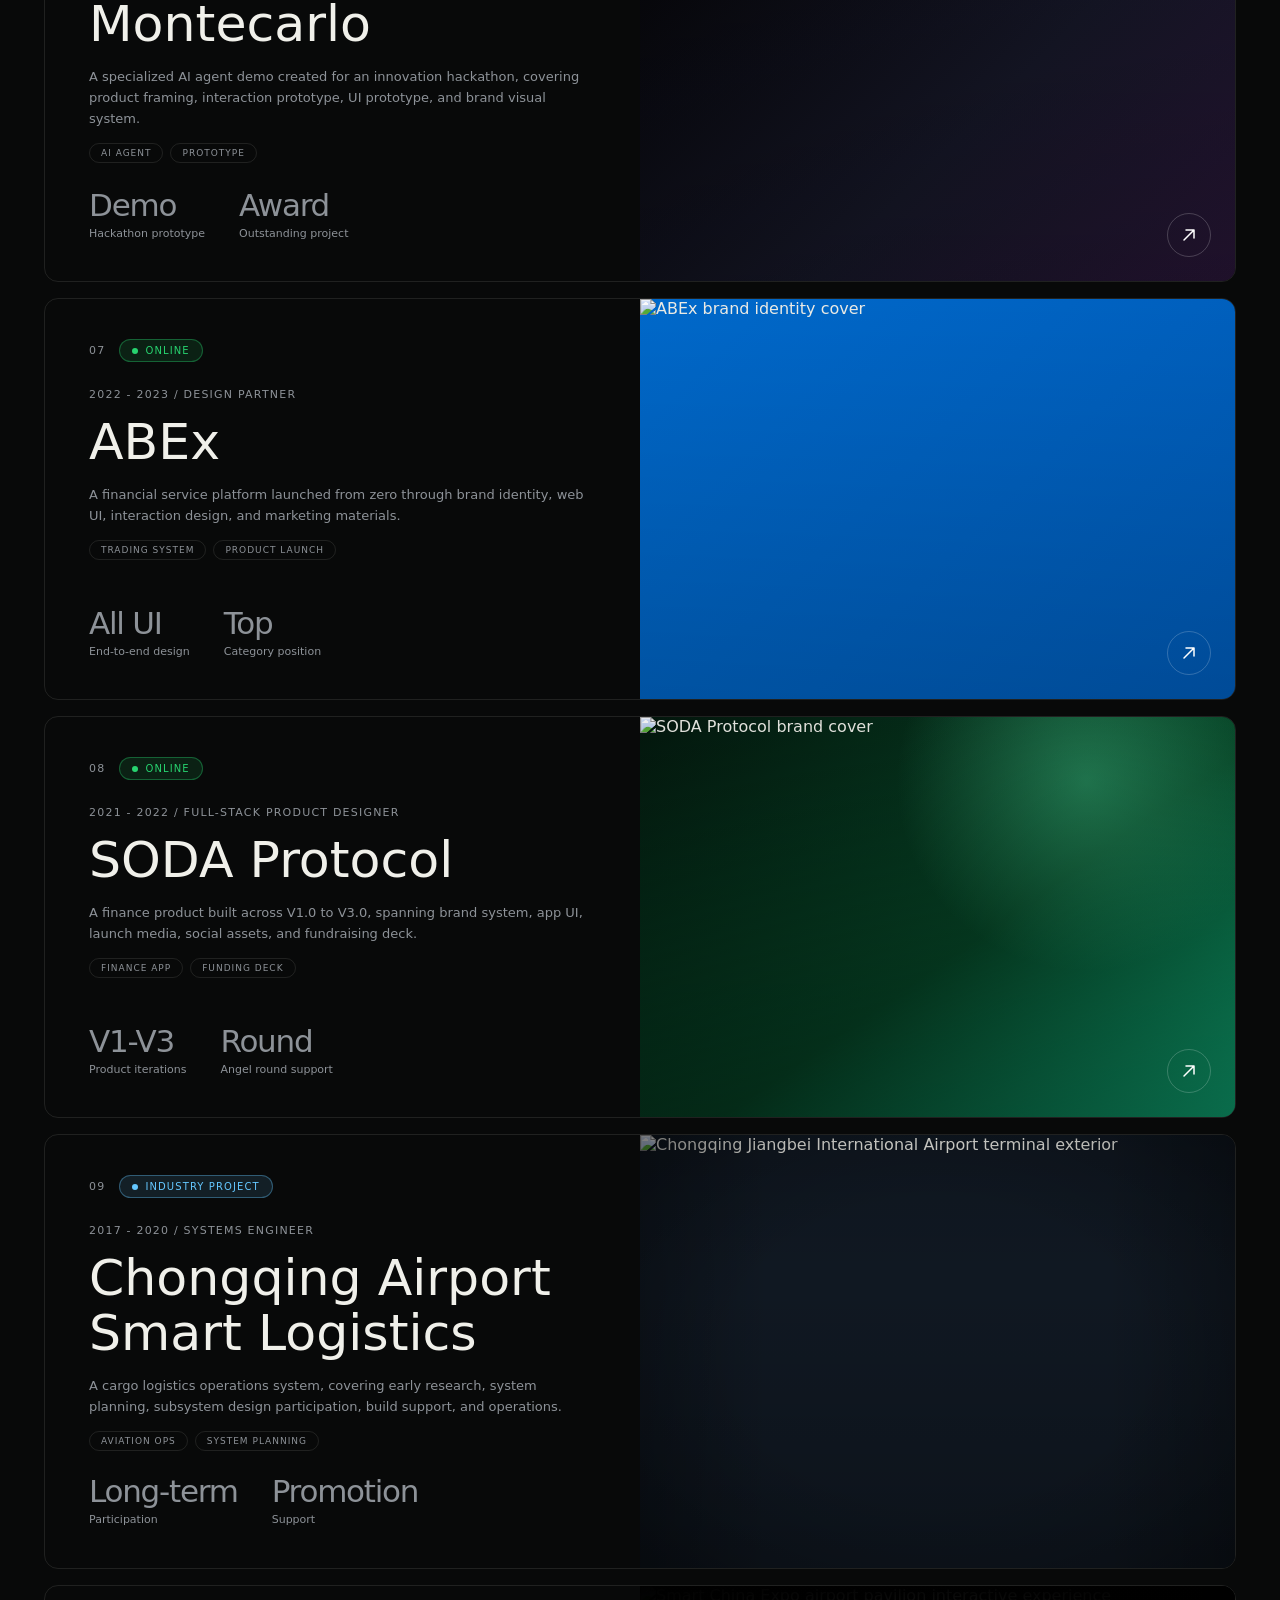
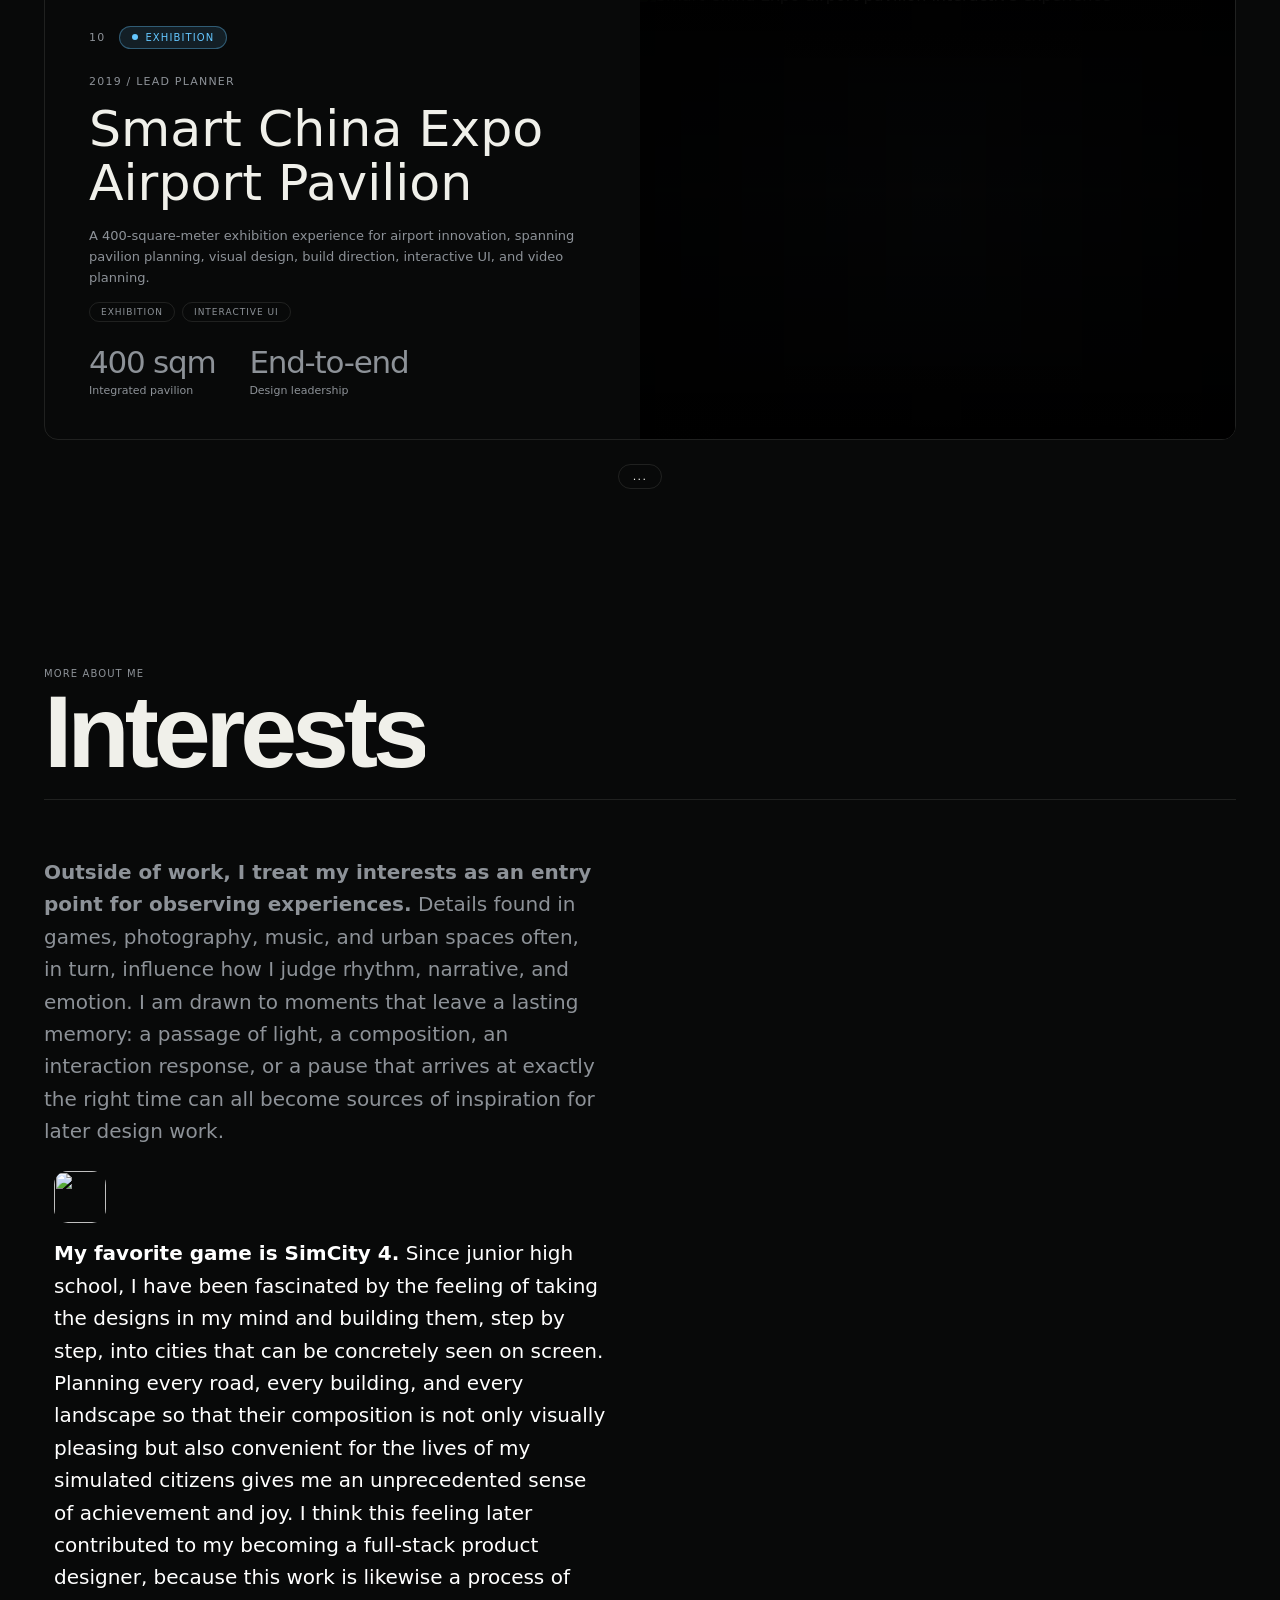
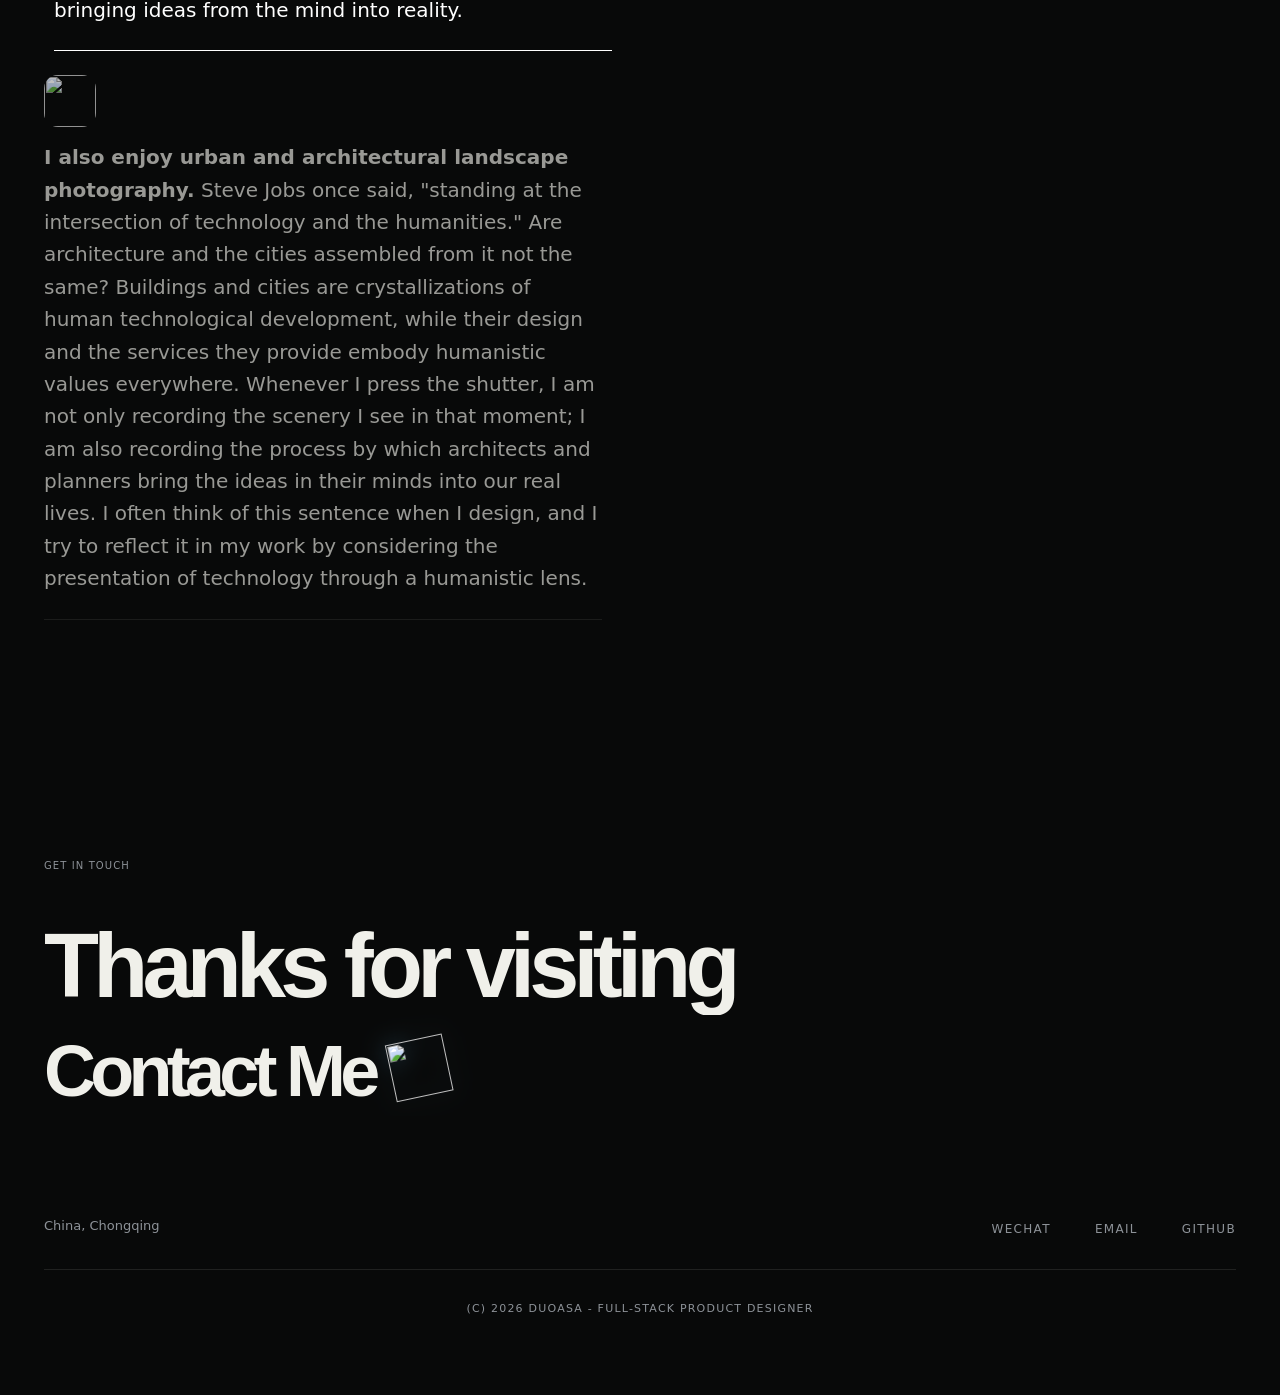
==== commit caf0c0ef: "Remove Yunqi Summit project card" ====
--- a/index.html
+++ b/index.html
@@ -573,41 +573,6 @@
           </div>
         </article>
 
-        <article class="project-card">
-          <div class="project-info">
-            <div class="project-top with-badge">
-              <span class="project-num">11</span>
-              <span class="project-status status-event"><span></span>Exhibition</span>
-            </div>
-            <div class="project-main">
-              <p class="project-year">2018 / Event Planner</p>
-              <h3>Yunqi Summit Airport Launch</h3>
-              <p class="project-summary">A launch event and keynote package for airport operations communication, including content structure, keynote production, and promotional video supervision.</p>
-              <div class="tags">
-                <span>Keynote</span>
-                <span>Video Planning</span>
-              </div>
-            </div>
-            <div class="metrics">
-              <div>
-                <strong>Keynote</strong>
-                <span>Launch deck production</span>
-              </div>
-              <div>
-                <strong>Media</strong>
-                <span>Video supervision</span>
-              </div>
-            </div>
-          </div>
-          <div class="project-visual cyan yunqi-carousel-card-visual" role="img" aria-label="Yunqi Summit airport launch keynote and media package">
-            <div class="project-image-carousel" aria-hidden="true">
-              <img class="project-carousel-image" src="assets/cases/yunqi-summit/launch-1.jpg" alt="" loading="lazy" decoding="async" />
-              <img class="project-carousel-image" src="assets/cases/yunqi-summit/launch-2.jpg" alt="" loading="lazy" decoding="async" />
-              <img class="project-carousel-image" src="assets/cases/yunqi-summit/launch-3.jpg" alt="" loading="lazy" decoding="async" />
-            </div>
-            <div class="image-overlay"></div>
-          </div>
-        </article>
         <div class="project-more-indicator">
           <span class="project-more-pill" aria-label="More projects not shown">...</span>
         </div>
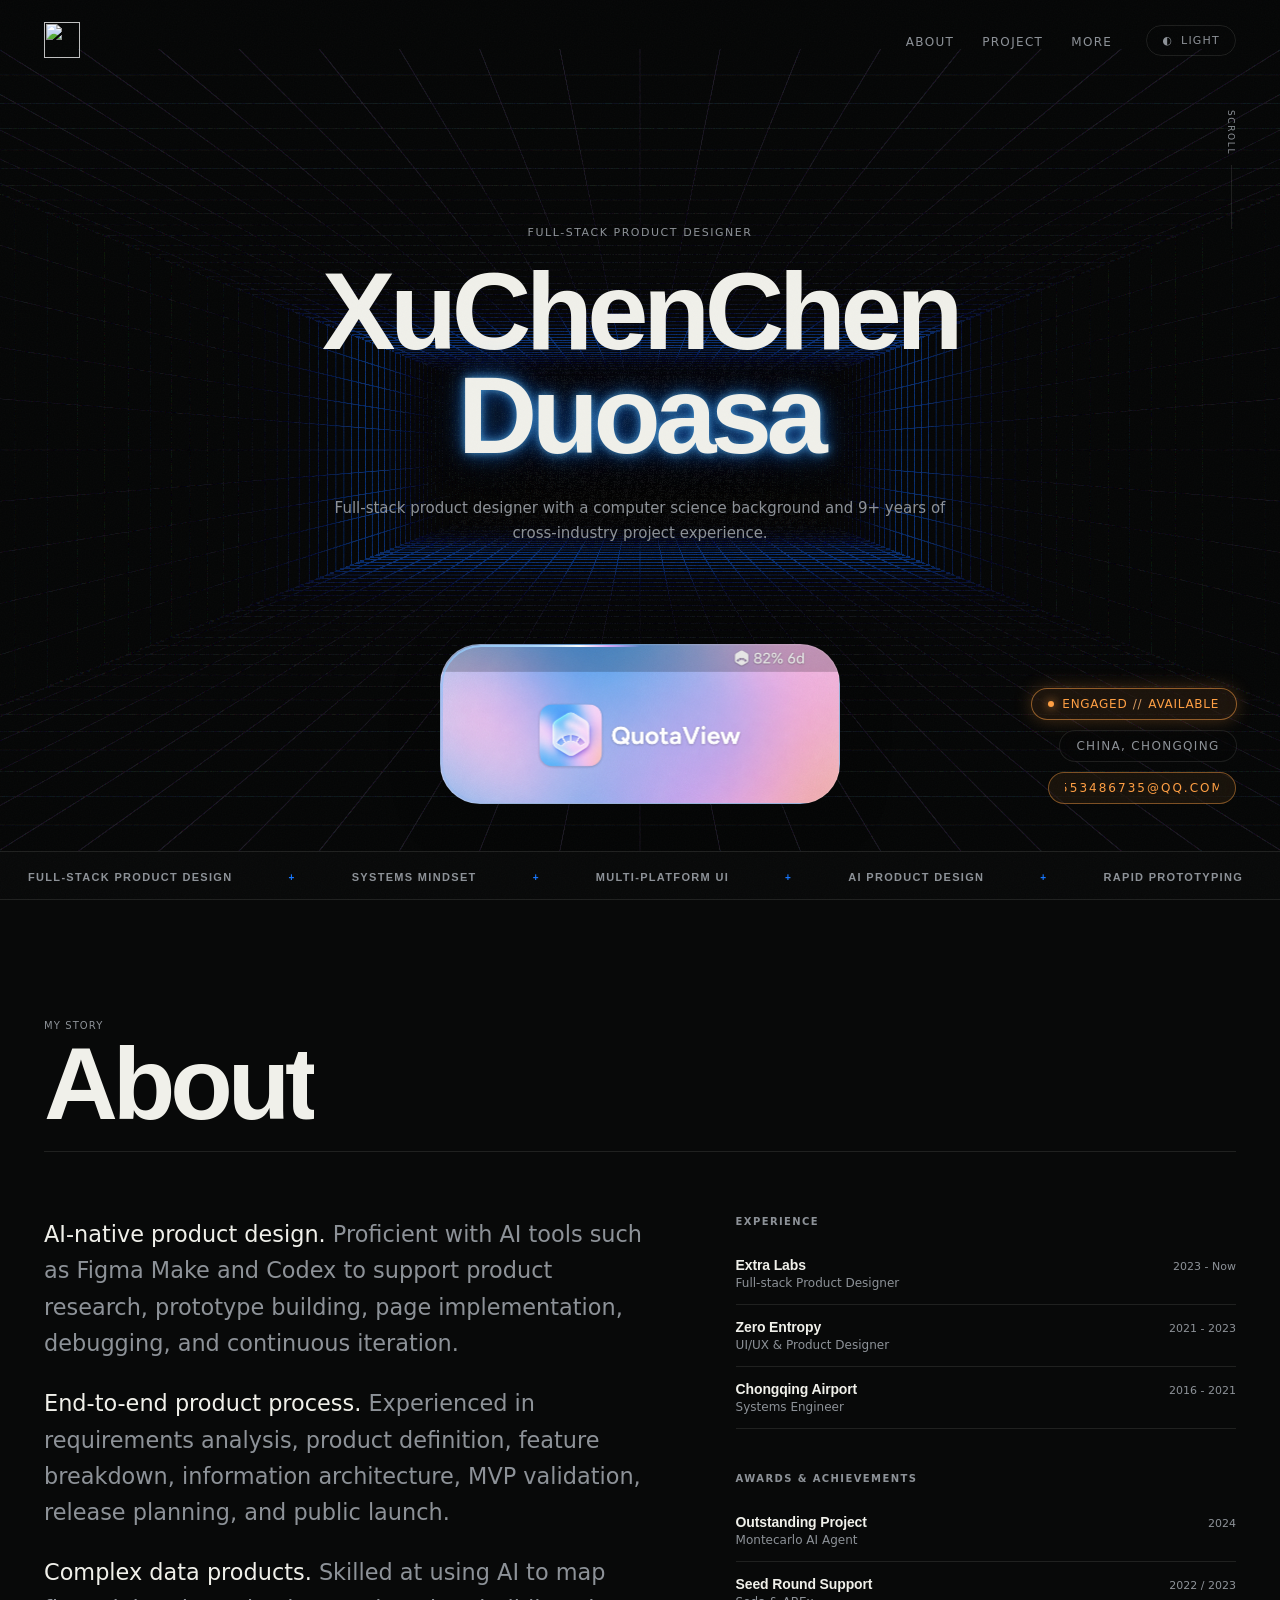
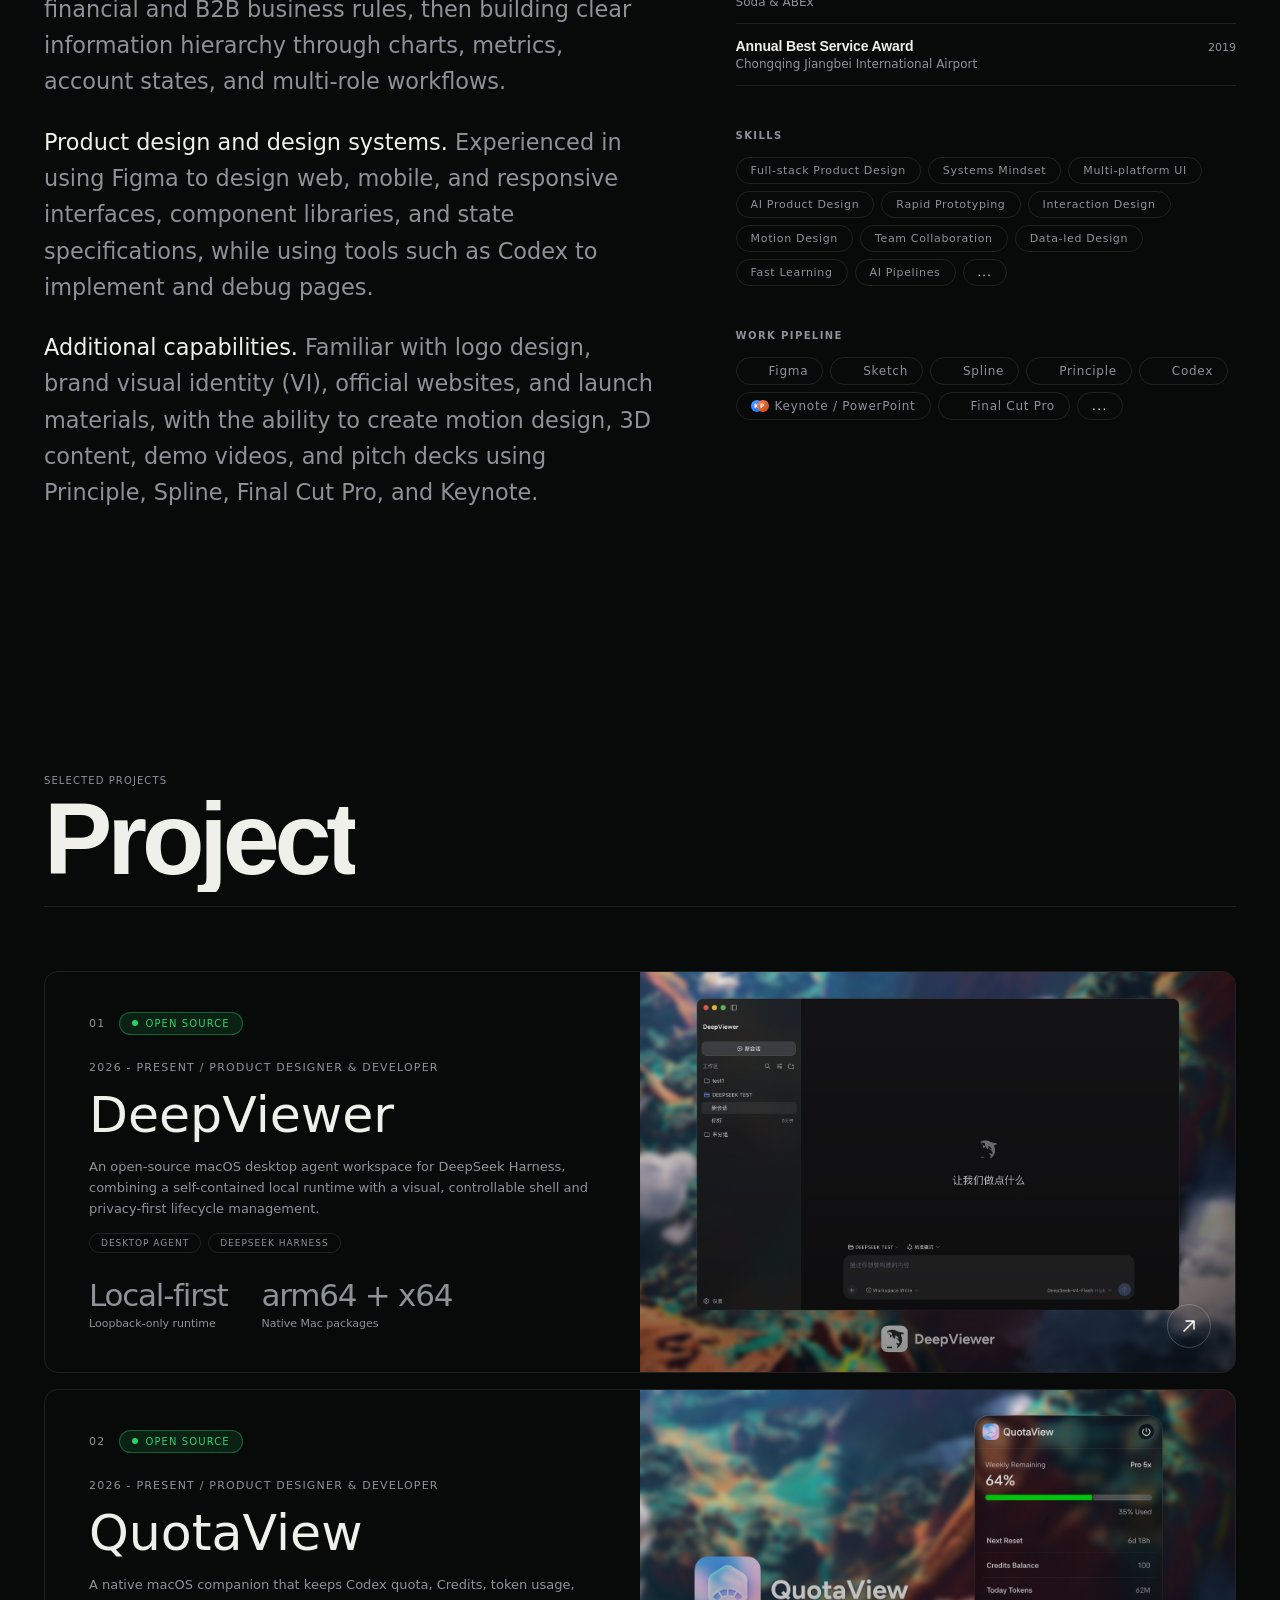
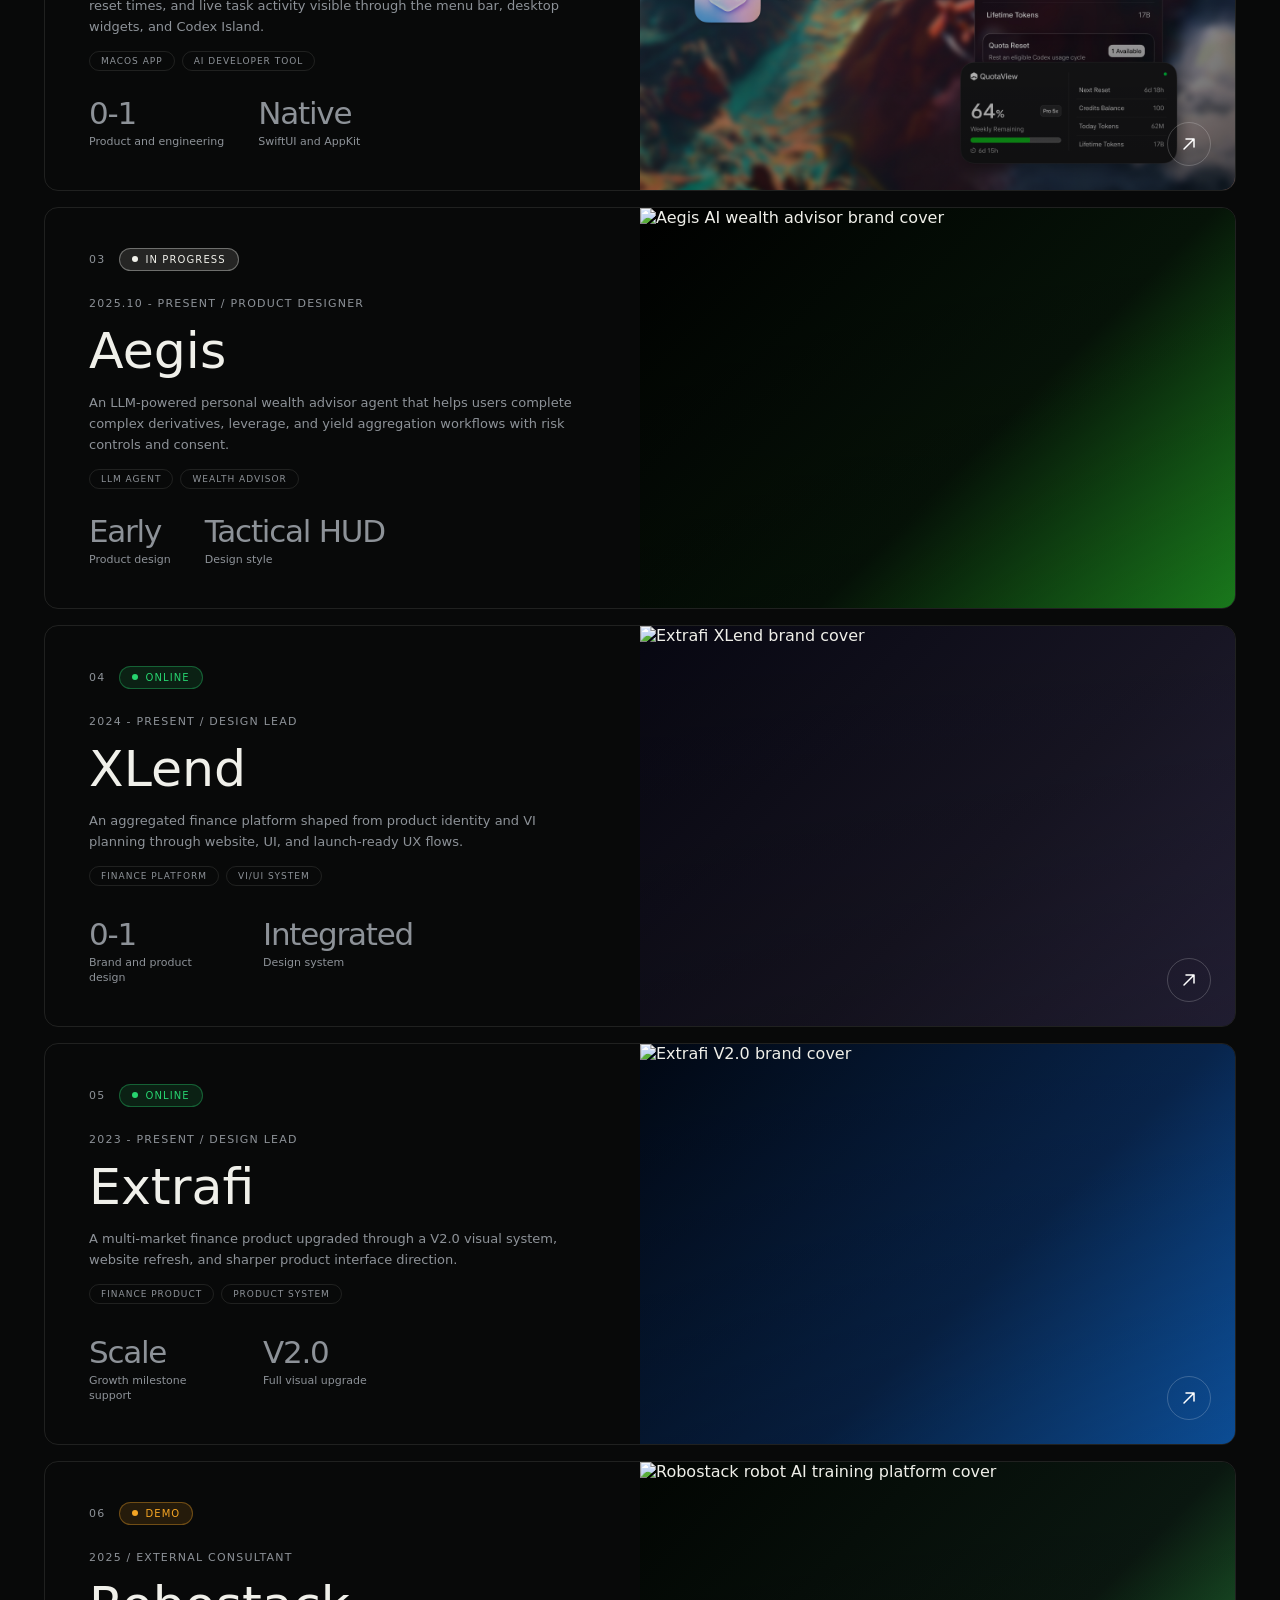
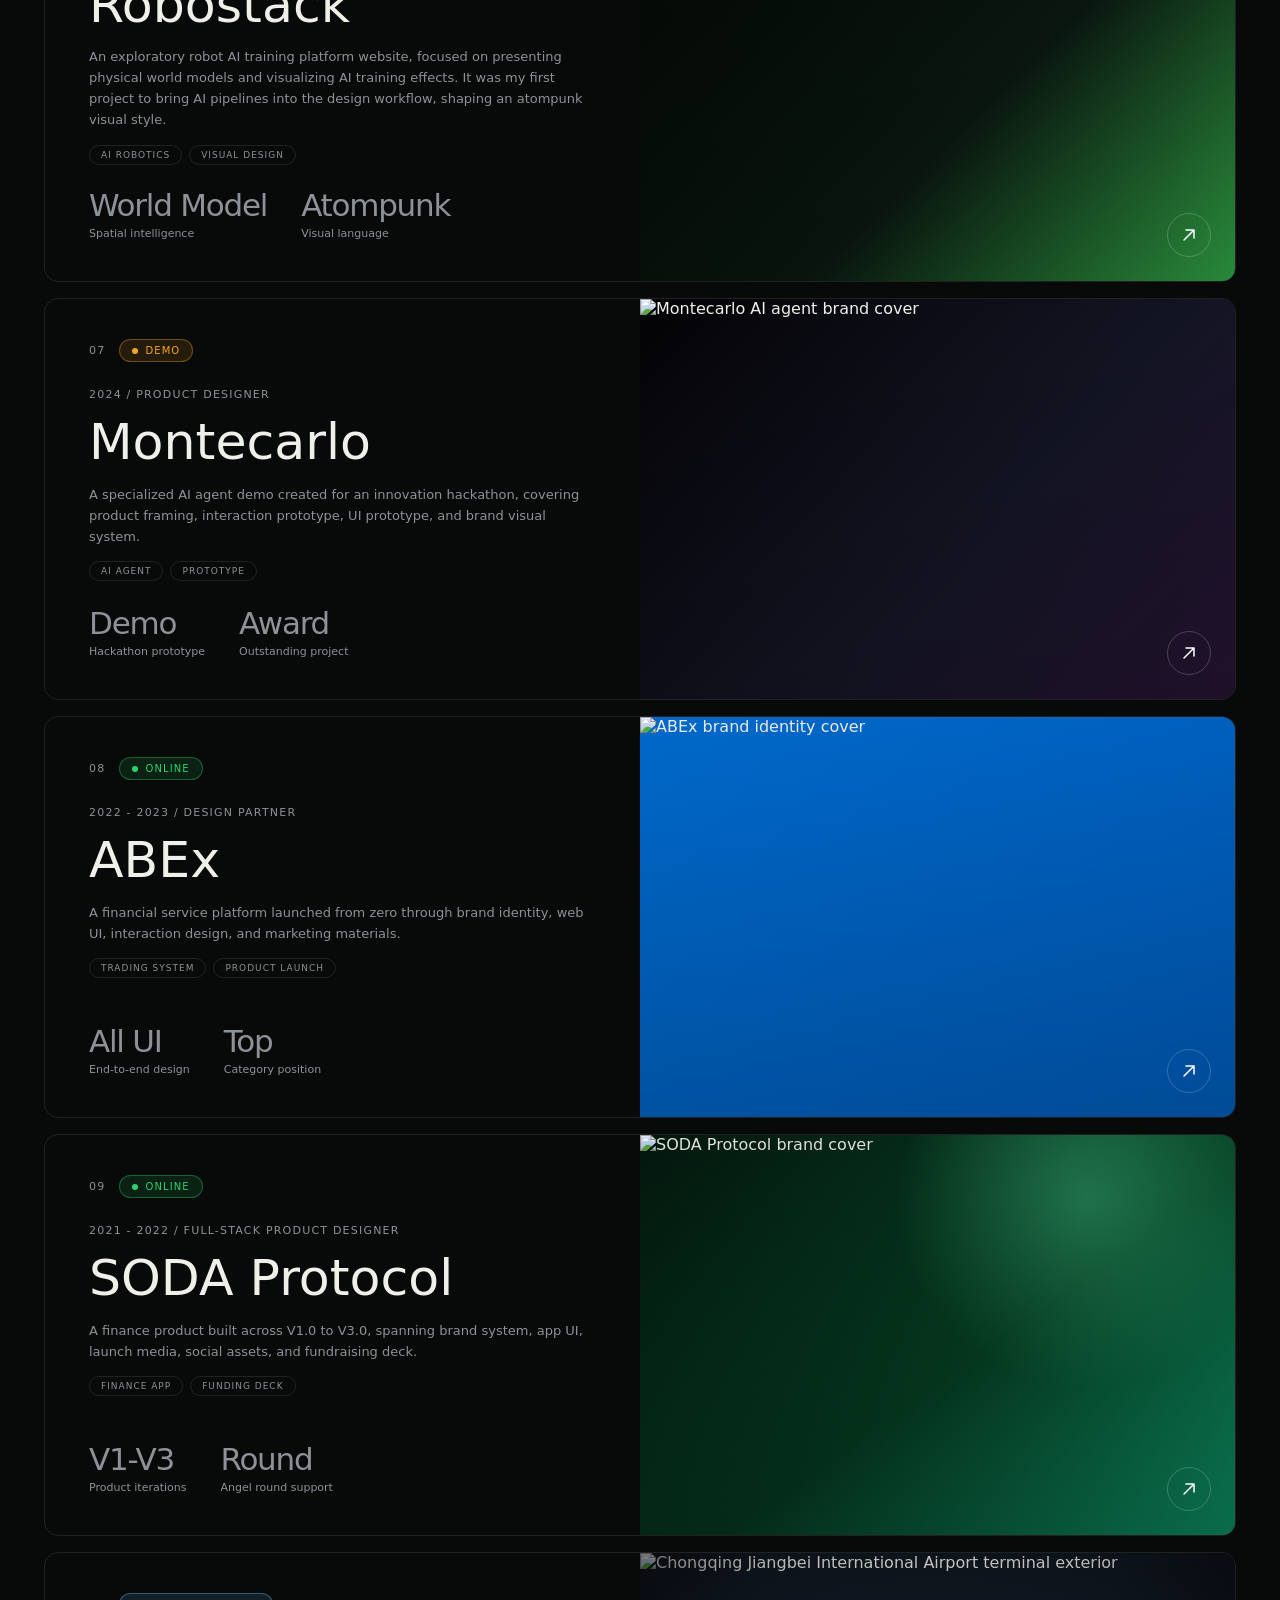
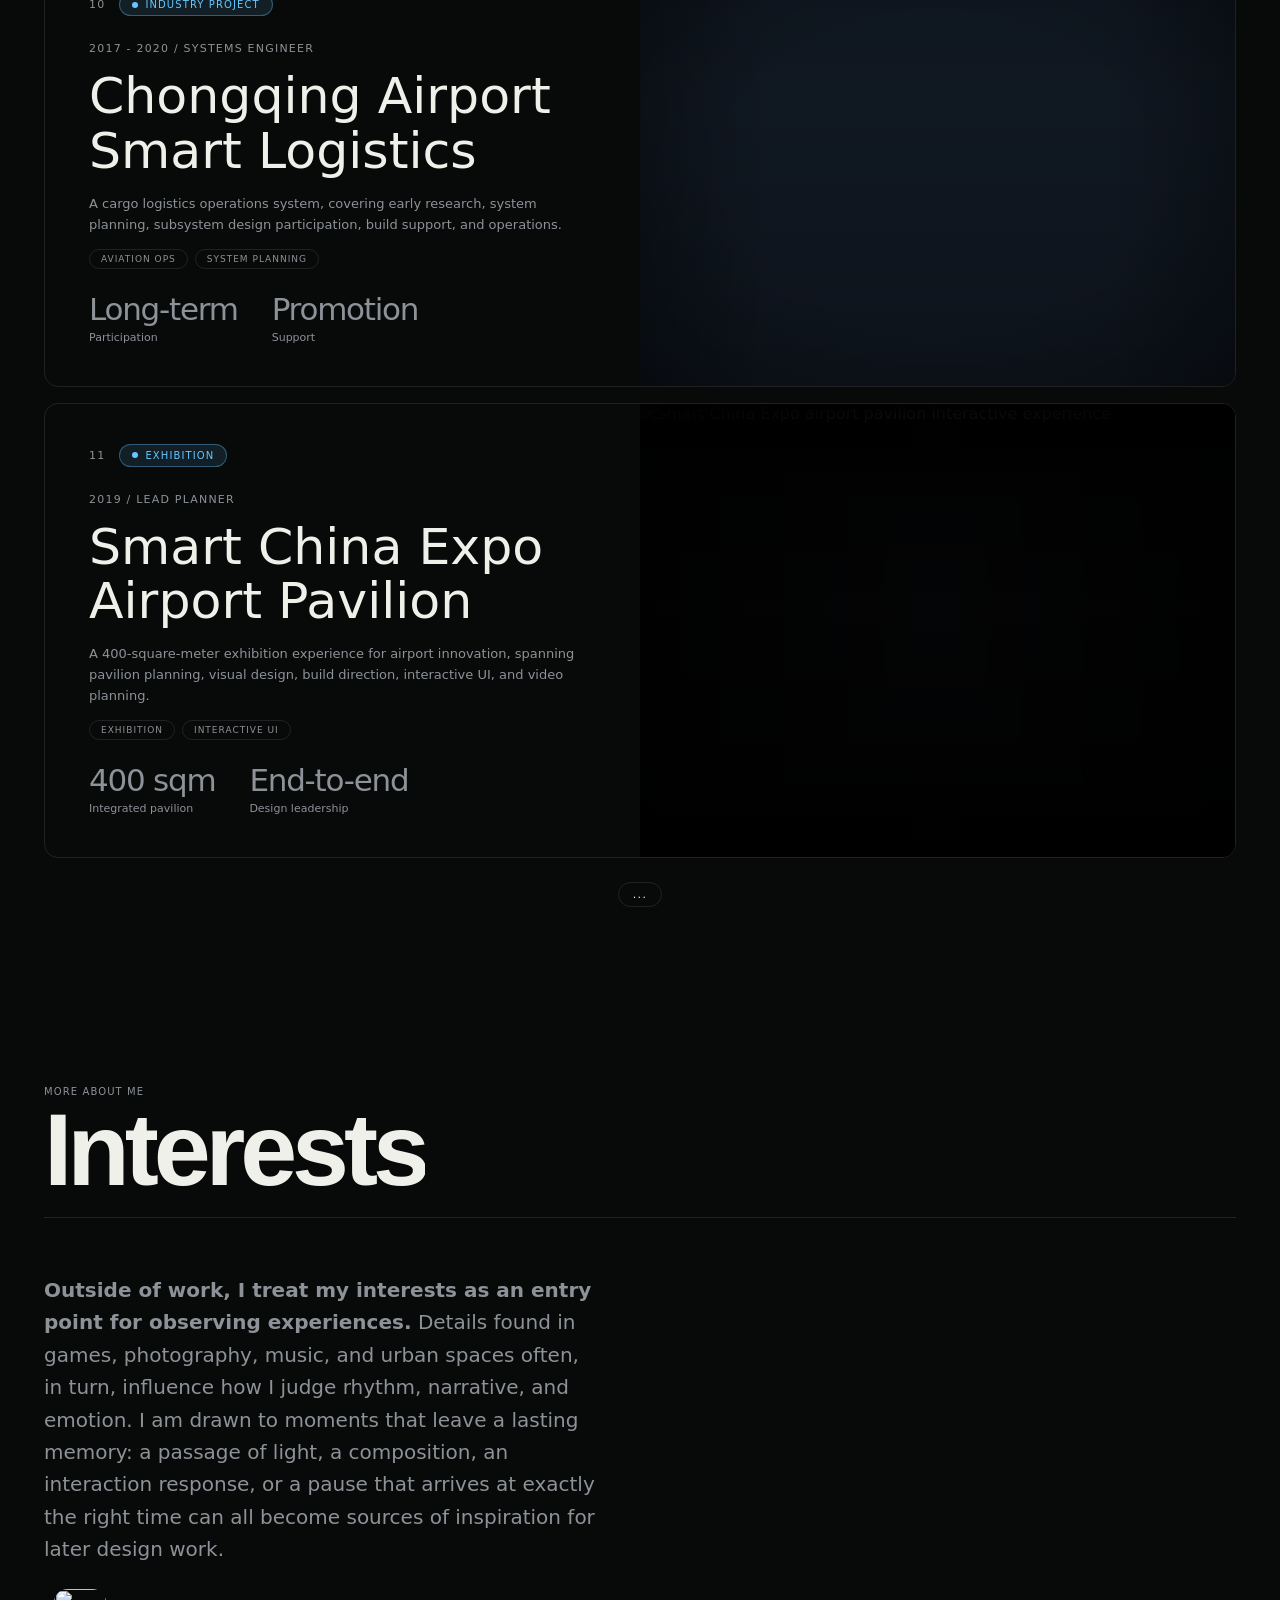
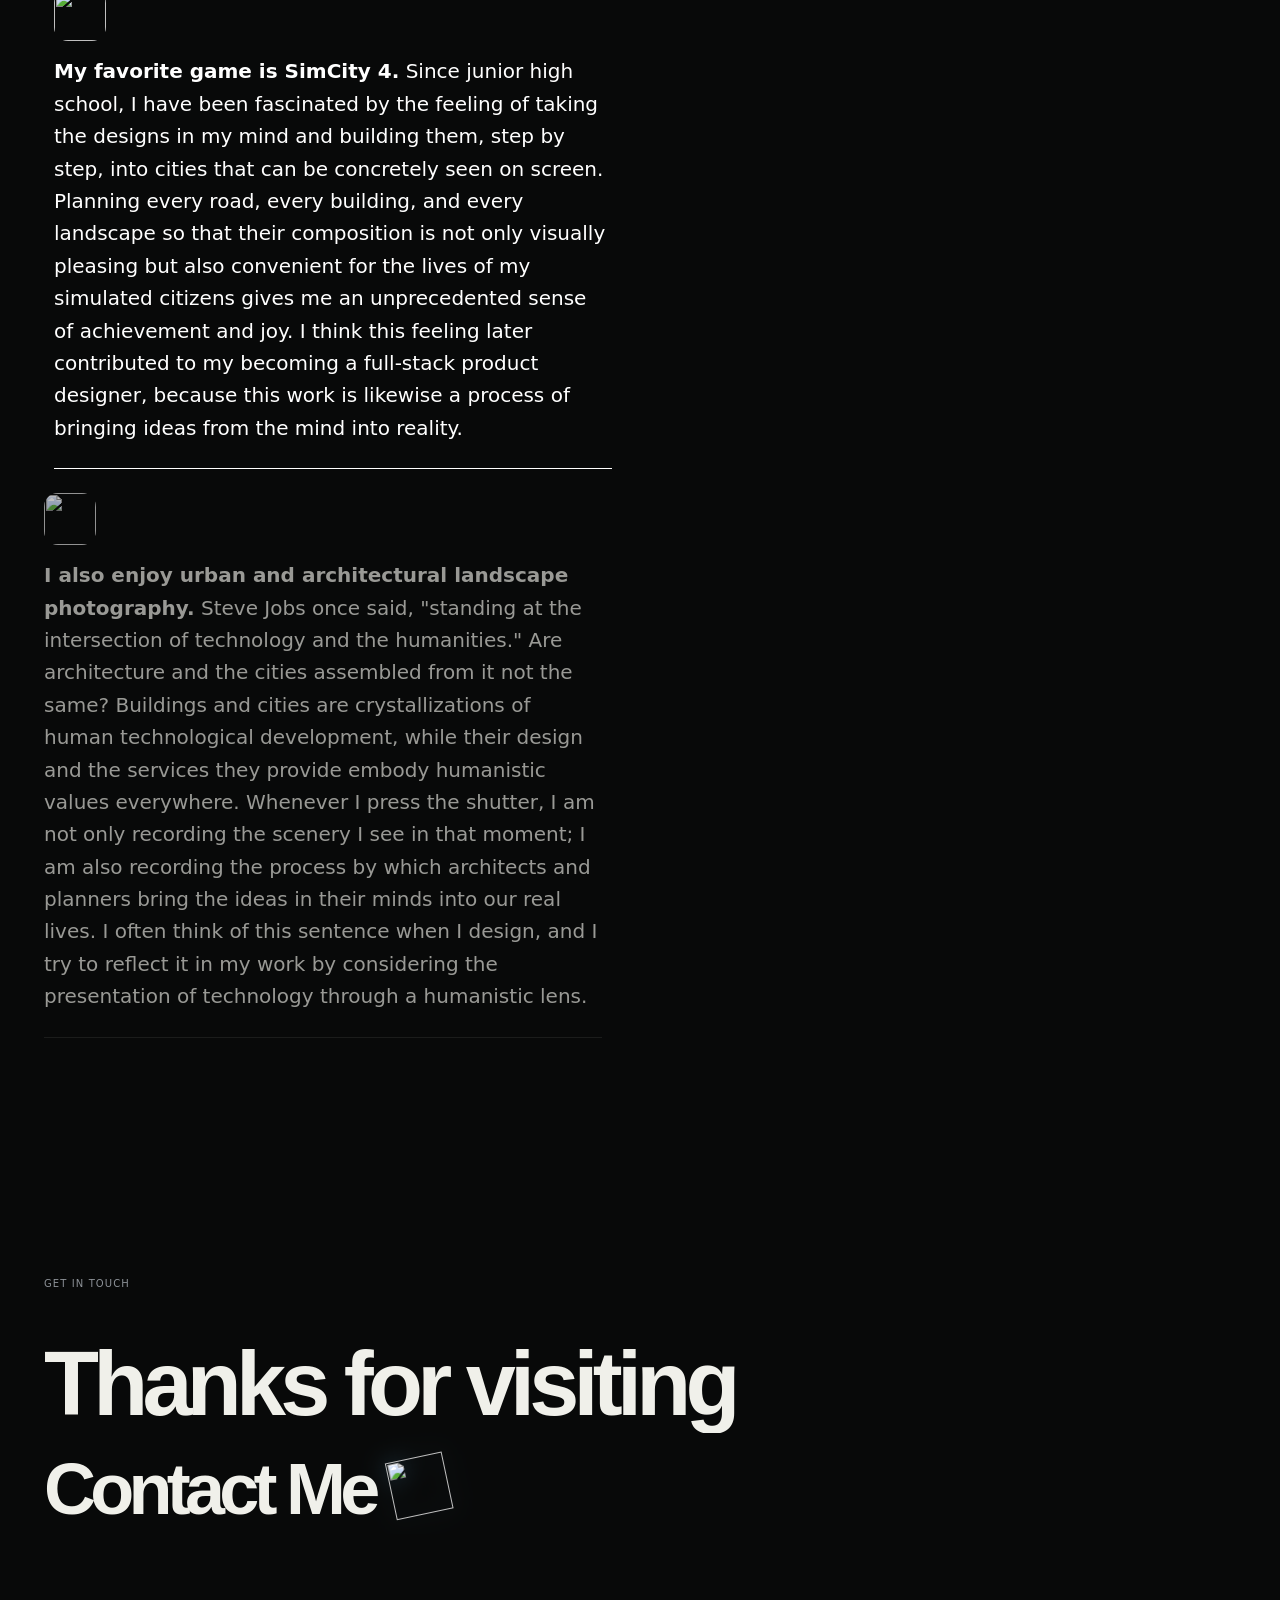
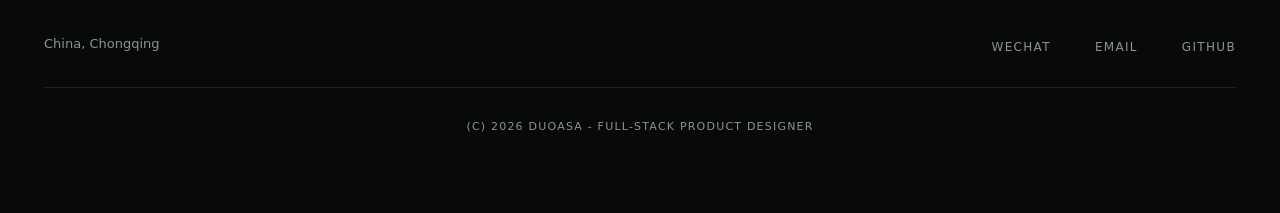
==== commit 16d40877: "Add DeepViewer project card" ====
--- a/index.html
+++ b/index.html
@@ -13,7 +13,7 @@
   <link rel="manifest" href="/site.webmanifest" />
   <meta name="theme-color" content="#080909" />
   <link rel="stylesheet" href="assets/vendor/google-fonts/fonts.css" />
-  <link rel="stylesheet" href="styles.css?v=20260802-mobile-hero-flow" />
+  <link rel="stylesheet" href="styles.css?v=20260817-deepviewer-card" />
   <script>
     (function () {
       var saved = null;
@@ -153,10 +153,52 @@
       </header>
 
       <div class="projects">
+        <article class="project-card" data-link="https://github.com/Duoasa/DeepViewer/tree/main" data-cursor="deepviewer" role="link" tabindex="0" aria-label="Open DeepViewer repository on GitHub">
+          <div class="project-info">
+            <div class="project-top with-badge">
+              <span class="project-num">01</span>
+              <span class="project-status status-live"><span></span>Open Source</span>
+            </div>
+            <div class="project-main">
+              <p class="project-year">2026 - Present / Product Designer &amp; Developer</p>
+              <h3>DeepViewer</h3>
+              <p class="project-summary">An open-source macOS desktop agent workspace for DeepSeek Harness, combining a self-contained local runtime with a visual, controllable shell and privacy-first lifecycle management.</p>
+              <div class="tags">
+                <span>Desktop Agent</span>
+                <span>DeepSeek Harness</span>
+              </div>
+            </div>
+            <div class="metrics">
+              <div>
+                <strong>Local-first</strong>
+                <span>Loopback-only runtime</span>
+              </div>
+              <div>
+                <strong>arm64 + x64</strong>
+                <span>Native Mac packages</span>
+              </div>
+            </div>
+          </div>
+          <div class="project-visual deepviewer-card-visual">
+            <img
+              src="assets/cases/deepviewer/card.jpg?v=20260817"
+              alt="DeepViewer desktop agent workspace for DeepSeek Harness on macOS"
+              loading="lazy"
+              decoding="async"
+            />
+            <div class="image-overlay"></div>
+            <span class="project-arrow" aria-hidden="true">
+              <svg width="14" height="14" viewBox="0 0 14 14" fill="none">
+                <path d="M2 12L12 2M12 2H4M12 2V10" stroke="currentColor" stroke-width="1.5" stroke-linecap="round" stroke-linejoin="round"/>
+              </svg>
+            </span>
+          </div>
+        </article>
+
         <article class="project-card" data-link="https://github.com/Duoasa/QuotaView" role="link" tabindex="0" aria-label="Open QuotaView repository on GitHub">
           <div class="project-info">
             <div class="project-top with-badge">
-              <span class="project-num">01</span>
+              <span class="project-num">02</span>
               <span class="project-status status-live"><span></span>Open Source</span>
             </div>
             <div class="project-main">
@@ -198,7 +240,7 @@
         <article class="project-card">
           <div class="project-info">
             <div class="project-top with-badge">
-              <span class="project-num">02</span>
+              <span class="project-num">03</span>
               <span class="project-status status-production"><span></span>In Progress</span>
             </div>
             <div class="project-main">
@@ -237,7 +279,7 @@
         <article class="project-card" data-link="cases/xlend.html" role="link" tabindex="0" aria-label="Open XLend case study">
           <div class="project-info">
             <div class="project-top with-badge">
-              <span class="project-num">03</span>
+              <span class="project-num">04</span>
               <span class="project-status status-live"><span></span>Online</span>
             </div>
             <div class="project-main">
@@ -274,7 +316,7 @@
         <article class="project-card" data-link="cases/extrafi.html" role="link" tabindex="0" aria-label="Open Extrafi case study">
           <div class="project-info">
             <div class="project-top with-badge">
-              <span class="project-num">04</span>
+              <span class="project-num">05</span>
               <span class="project-status status-live"><span></span>Online</span>
             </div>
             <div class="project-main">
@@ -318,7 +360,7 @@
         <article class="project-card" data-link="cases/robostack.html" role="link" tabindex="0" aria-label="Open Robostack case study">
           <div class="project-info">
             <div class="project-top with-badge">
-              <span class="project-num">05</span>
+              <span class="project-num">06</span>
               <span class="project-status status-demo"><span></span>Demo</span>
             </div>
             <div class="project-main">
@@ -362,7 +404,7 @@
         <article class="project-card" data-link="cases/montecarlo.html" role="link" tabindex="0" aria-label="Open Montecarlo case study">
           <div class="project-info">
             <div class="project-top with-badge">
-              <span class="project-num">06</span>
+              <span class="project-num">07</span>
               <span class="project-status status-demo"><span></span>Demo</span>
             </div>
             <div class="project-main">
@@ -406,7 +448,7 @@
         <article class="project-card" data-link="cases/abex.html" role="link" tabindex="0" aria-label="Open ABEx case study">
           <div class="project-info">
             <div class="project-top with-badge">
-              <span class="project-num">07</span>
+              <span class="project-num">08</span>
               <span class="project-status status-live"><span></span>Online</span>
             </div>
             <div class="project-main">
@@ -450,7 +492,7 @@
         <article class="project-card" data-link="cases/soda-protocol.html" role="link" tabindex="0" aria-label="Open SODA Protocol case study">
           <div class="project-info">
             <div class="project-top with-badge">
-              <span class="project-num">08</span>
+              <span class="project-num">09</span>
               <span class="project-status status-live"><span></span>Online</span>
             </div>
             <div class="project-main">
@@ -494,7 +536,7 @@
         <article class="project-card">
           <div class="project-info">
             <div class="project-top with-badge">
-              <span class="project-num">09</span>
+              <span class="project-num">10</span>
               <span class="project-status status-industry"><span></span>Industry Project</span>
             </div>
             <div class="project-main">
@@ -526,7 +568,7 @@
         <article class="project-card">
           <div class="project-info">
             <div class="project-top with-badge">
-              <span class="project-num">10</span>
+              <span class="project-num">11</span>
               <span class="project-status status-event"><span></span>Exhibition</span>
             </div>
             <div class="project-main">
@@ -709,6 +751,6 @@
 
   <script src="assets/vendor/gsap/gsap.min.js"></script>
   <script src="assets/vendor/gsap/ScrollTrigger.min.js"></script>
-  <script src="script.js?v=20260802-quotaview-media-cycle-6s-preserved"></script>
+  <script src="script.js?v=20260817-deepviewer-card"></script>
 </body>
 </html>
--- a/styles.css
+++ b/styles.css
@@ -1299,6 +1299,10 @@
   background: linear-gradient(135deg, #142738, #204b5e 50%, #d1886d);
 }
 
+.project-visual.deepviewer-card-visual {
+  background: #111214;
+}
+
 .project-visual.robostack-card-visual {
   background: linear-gradient(135deg, #020502, #0a1710 58%, #2f9f43);
 }
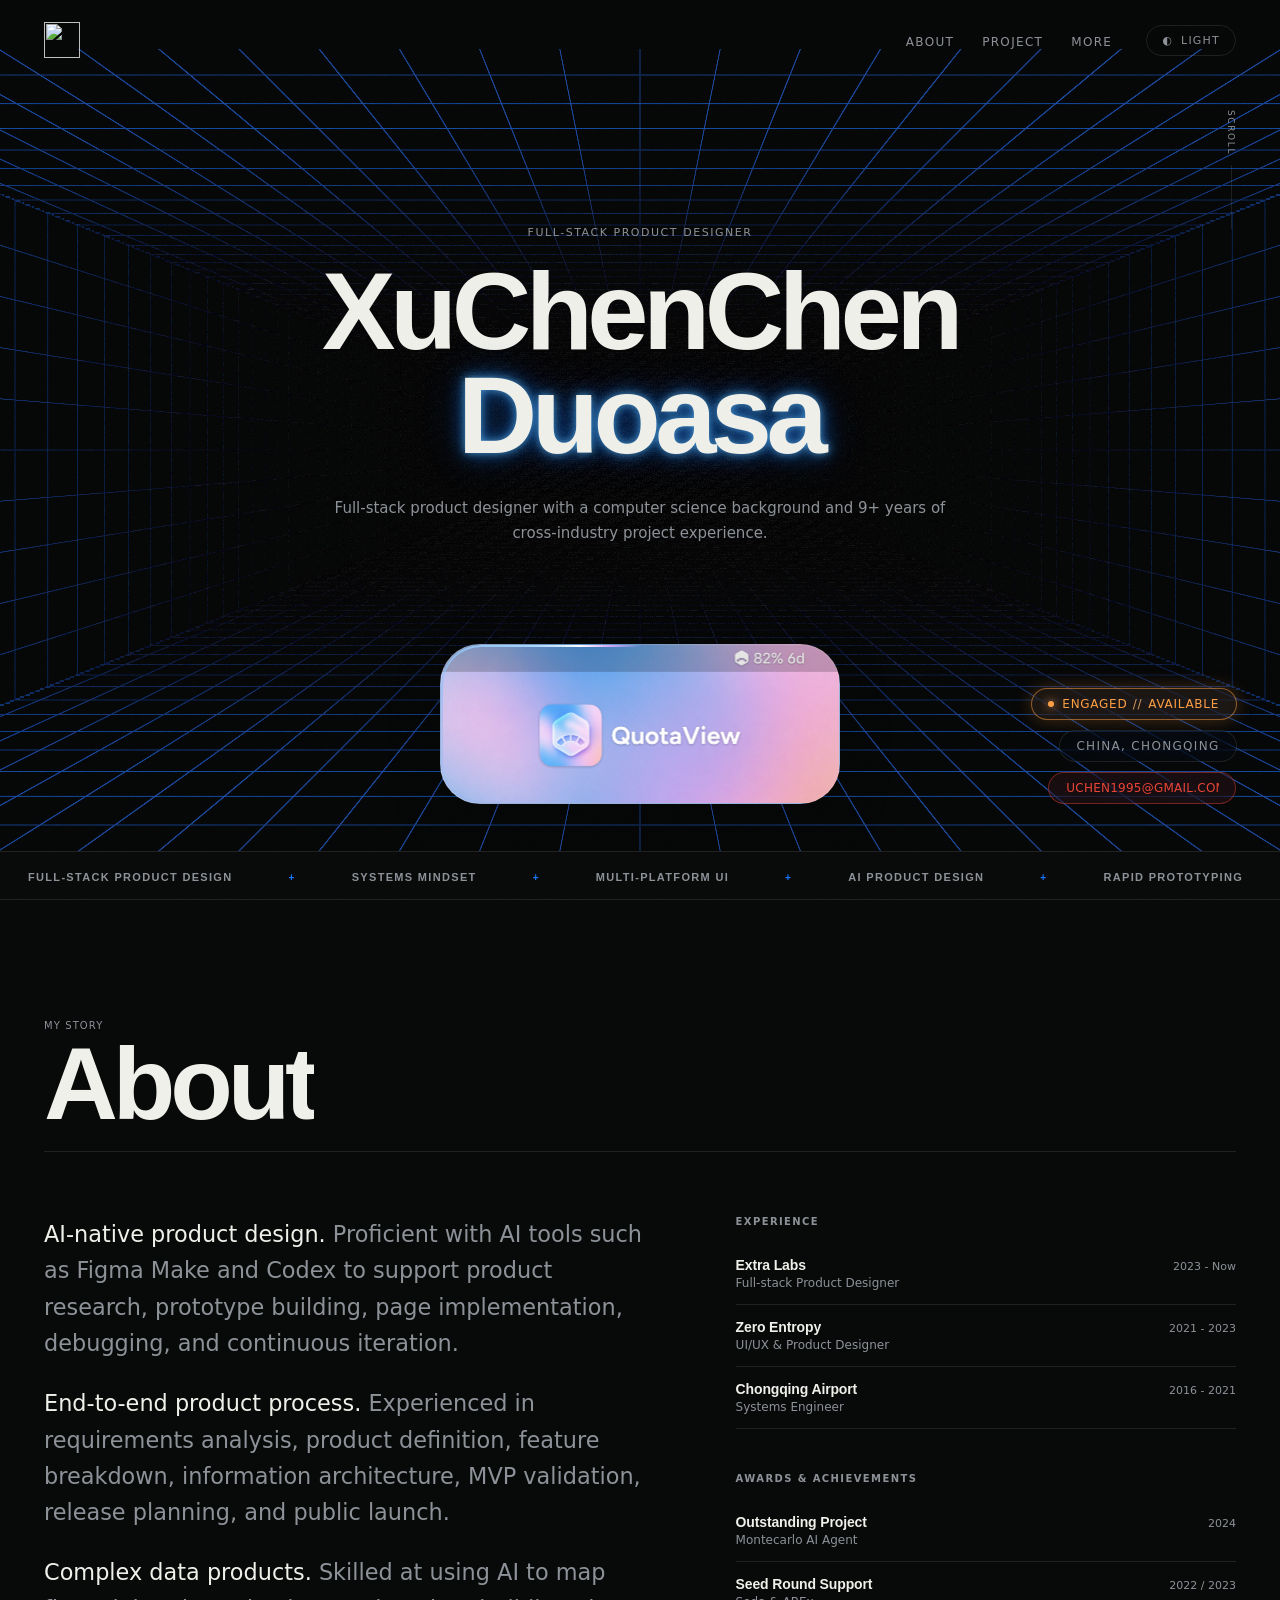
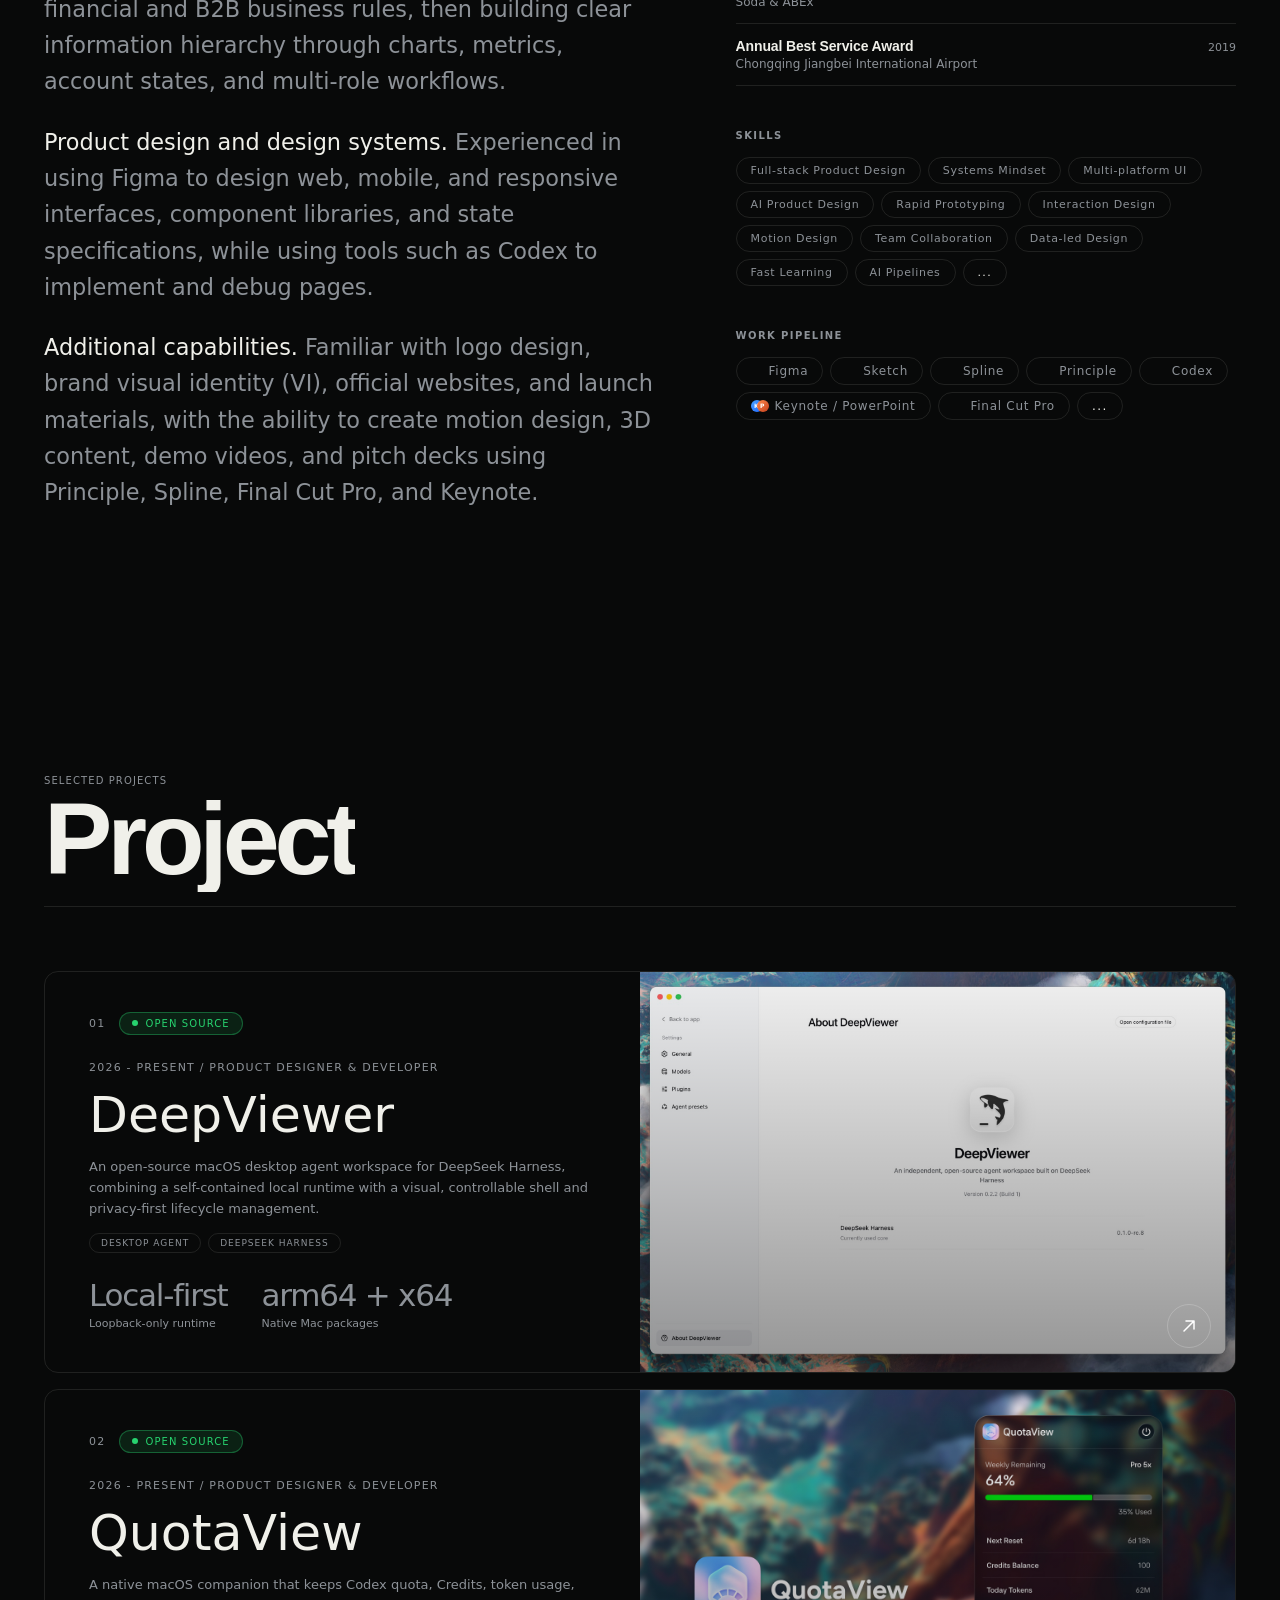
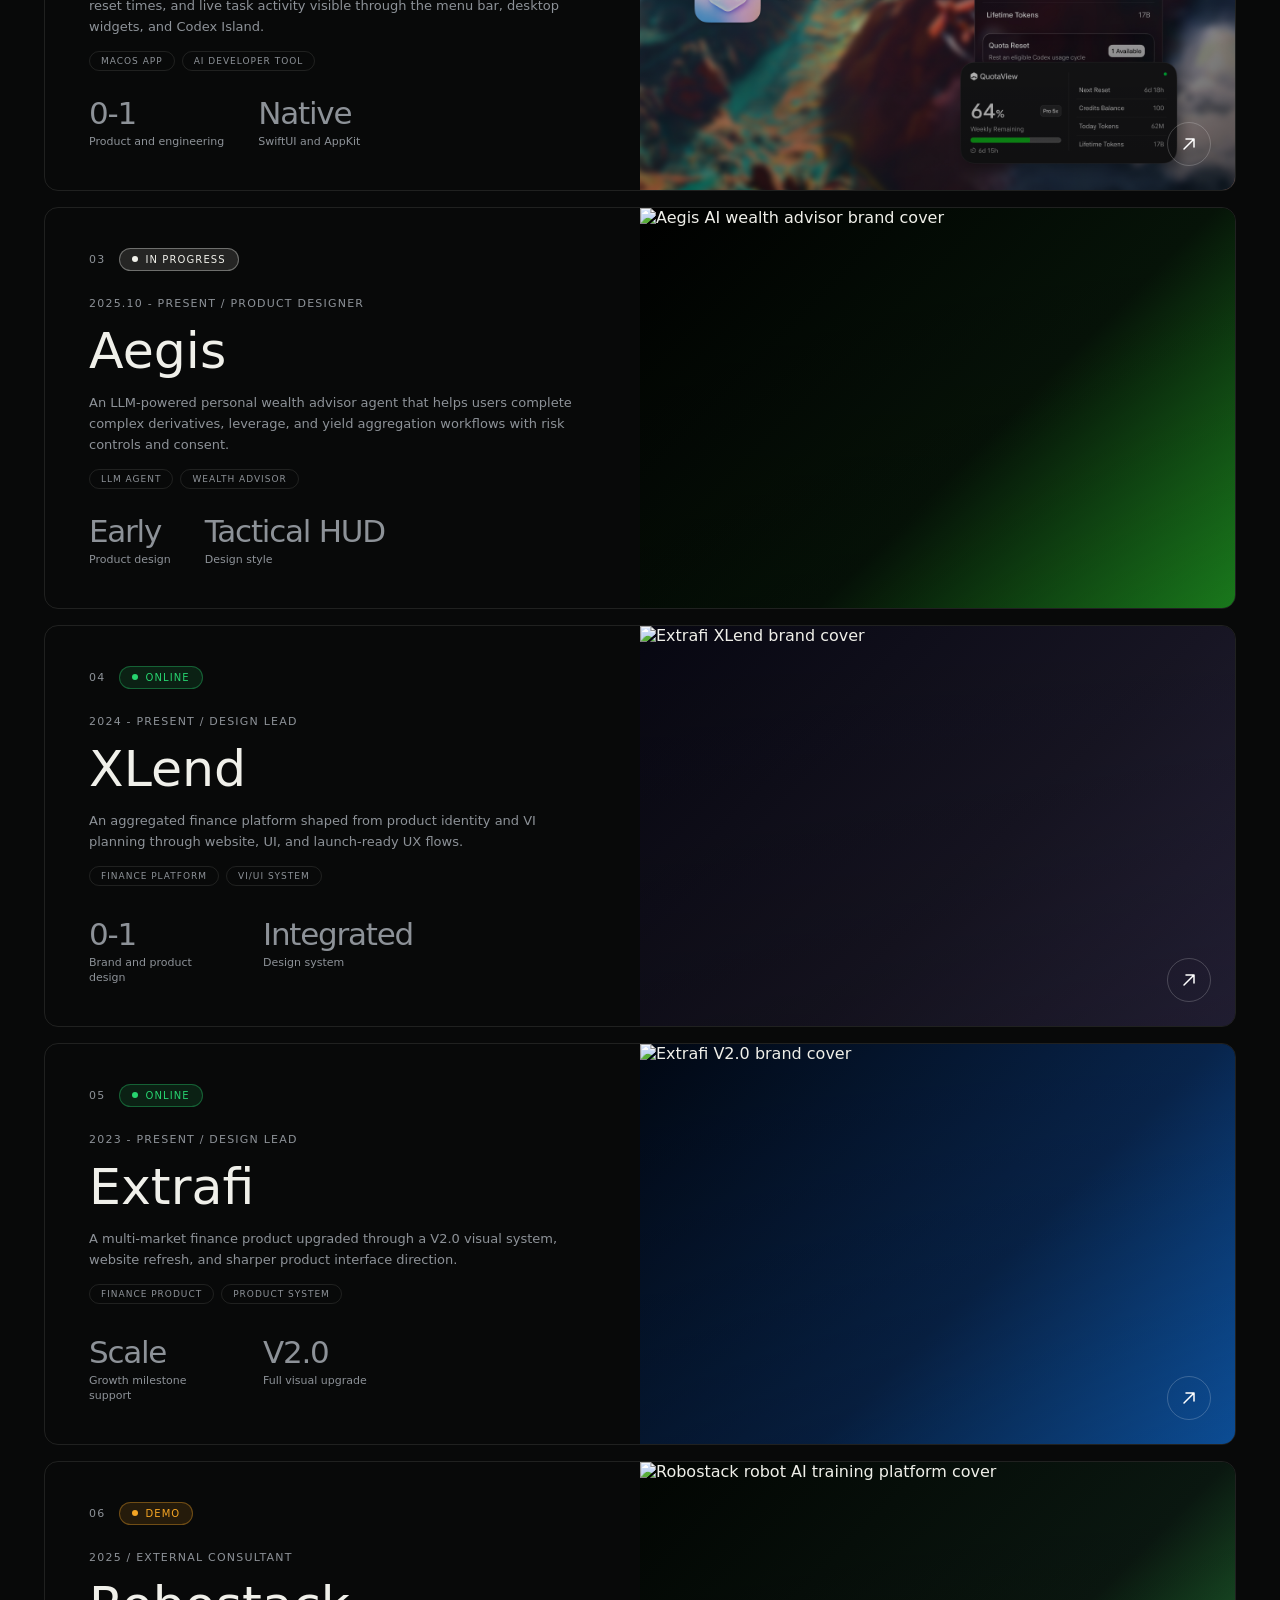
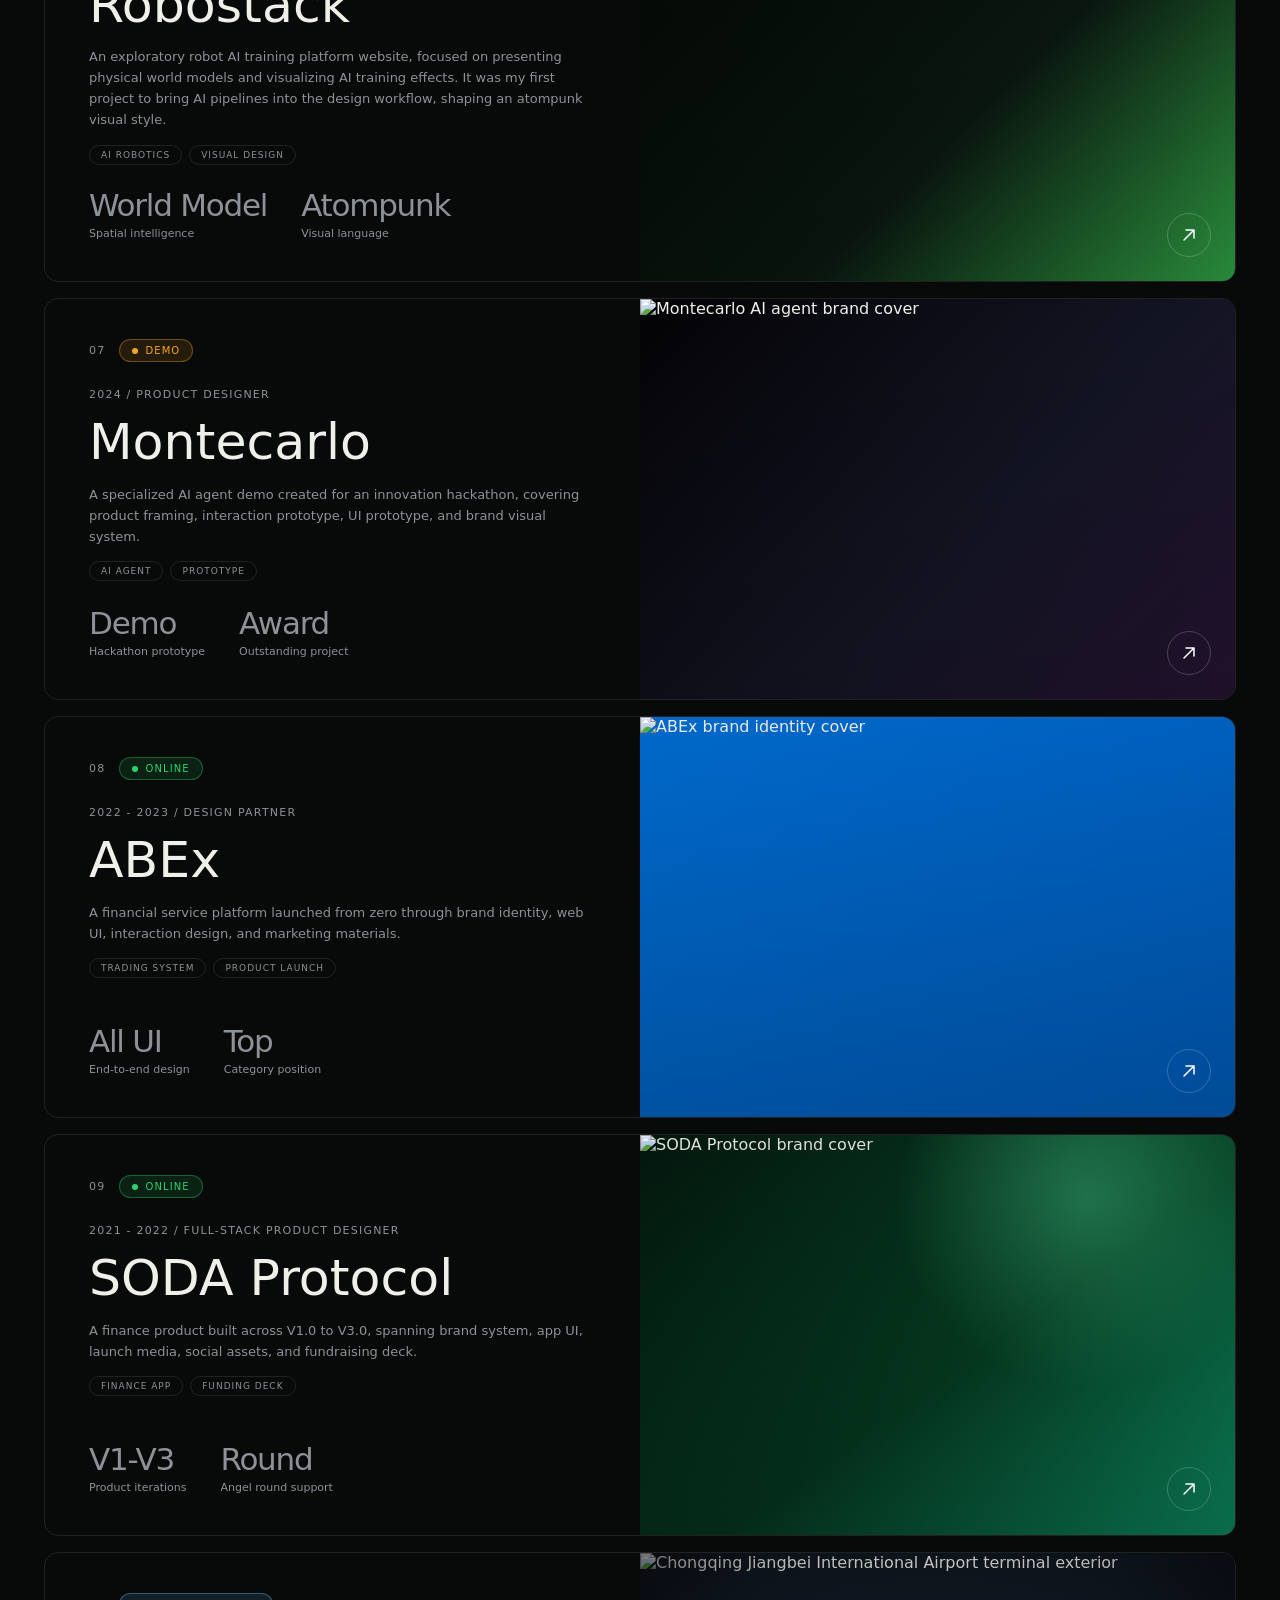
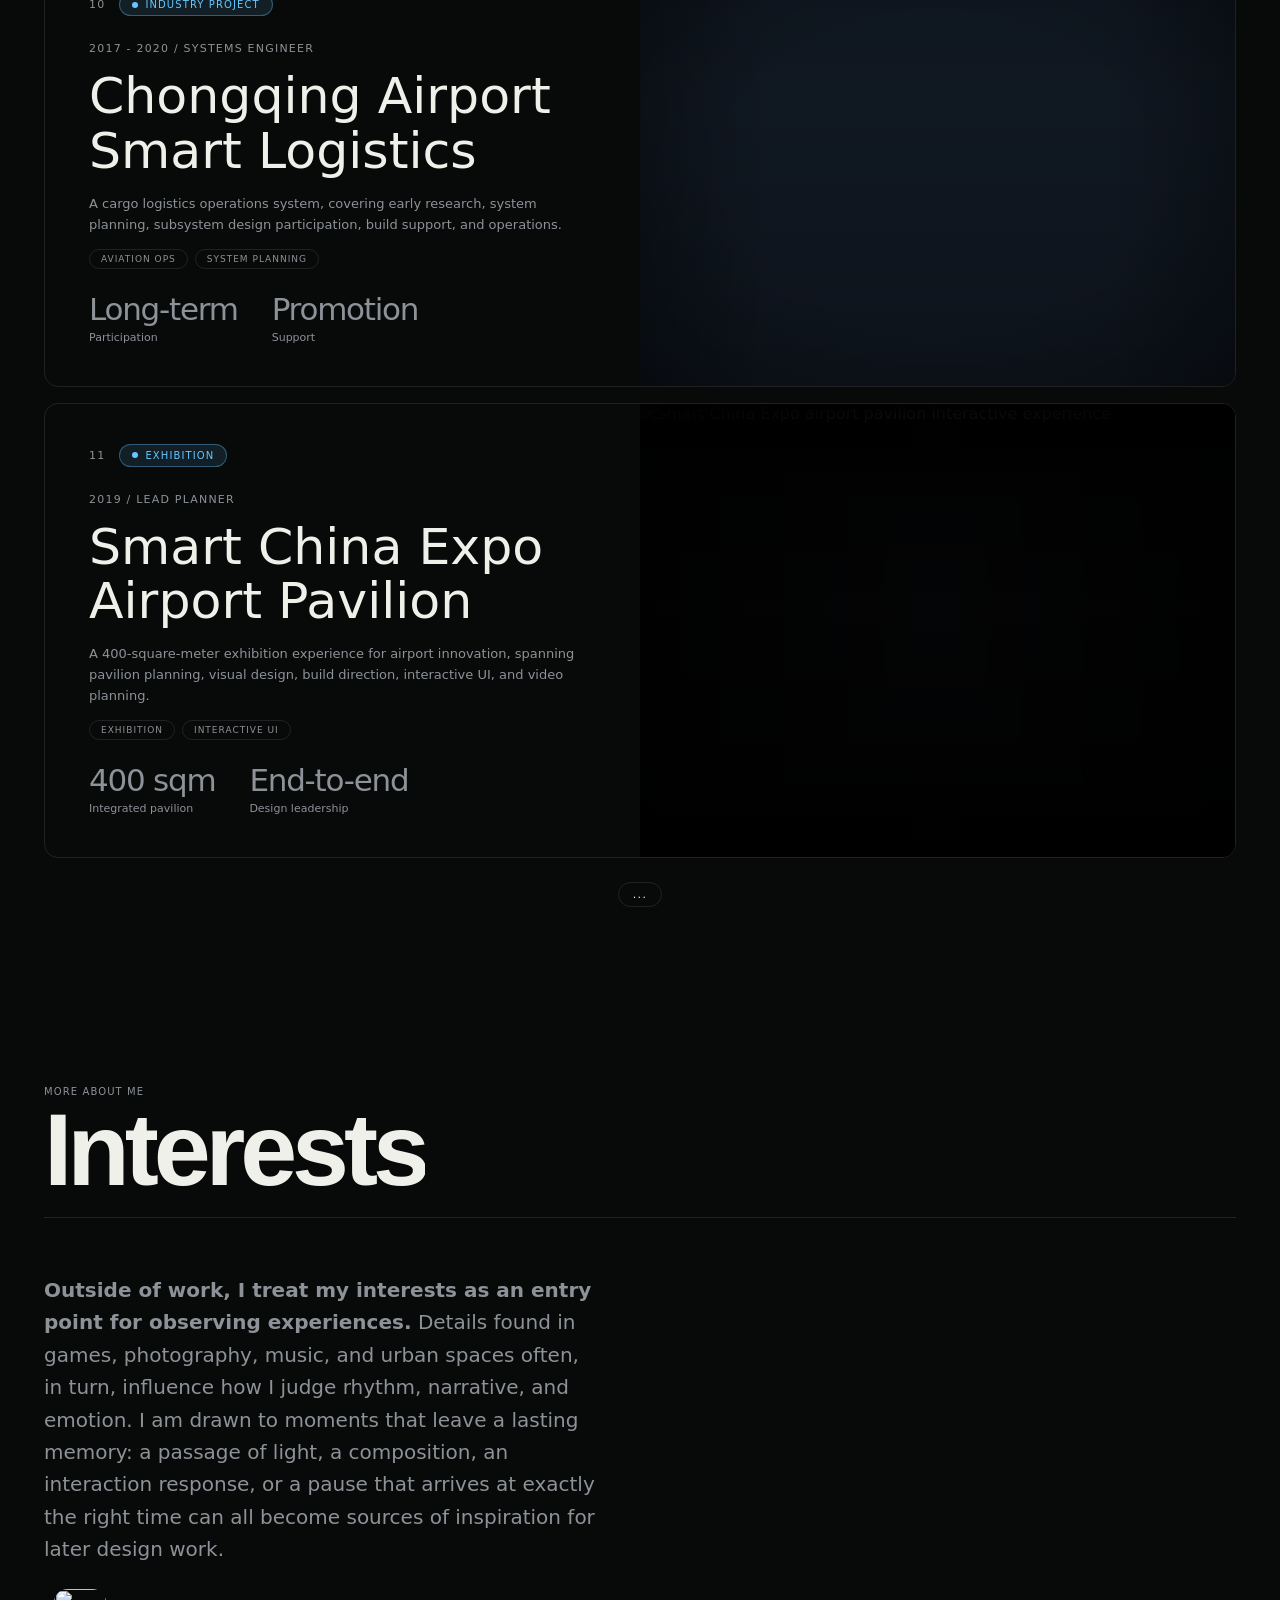
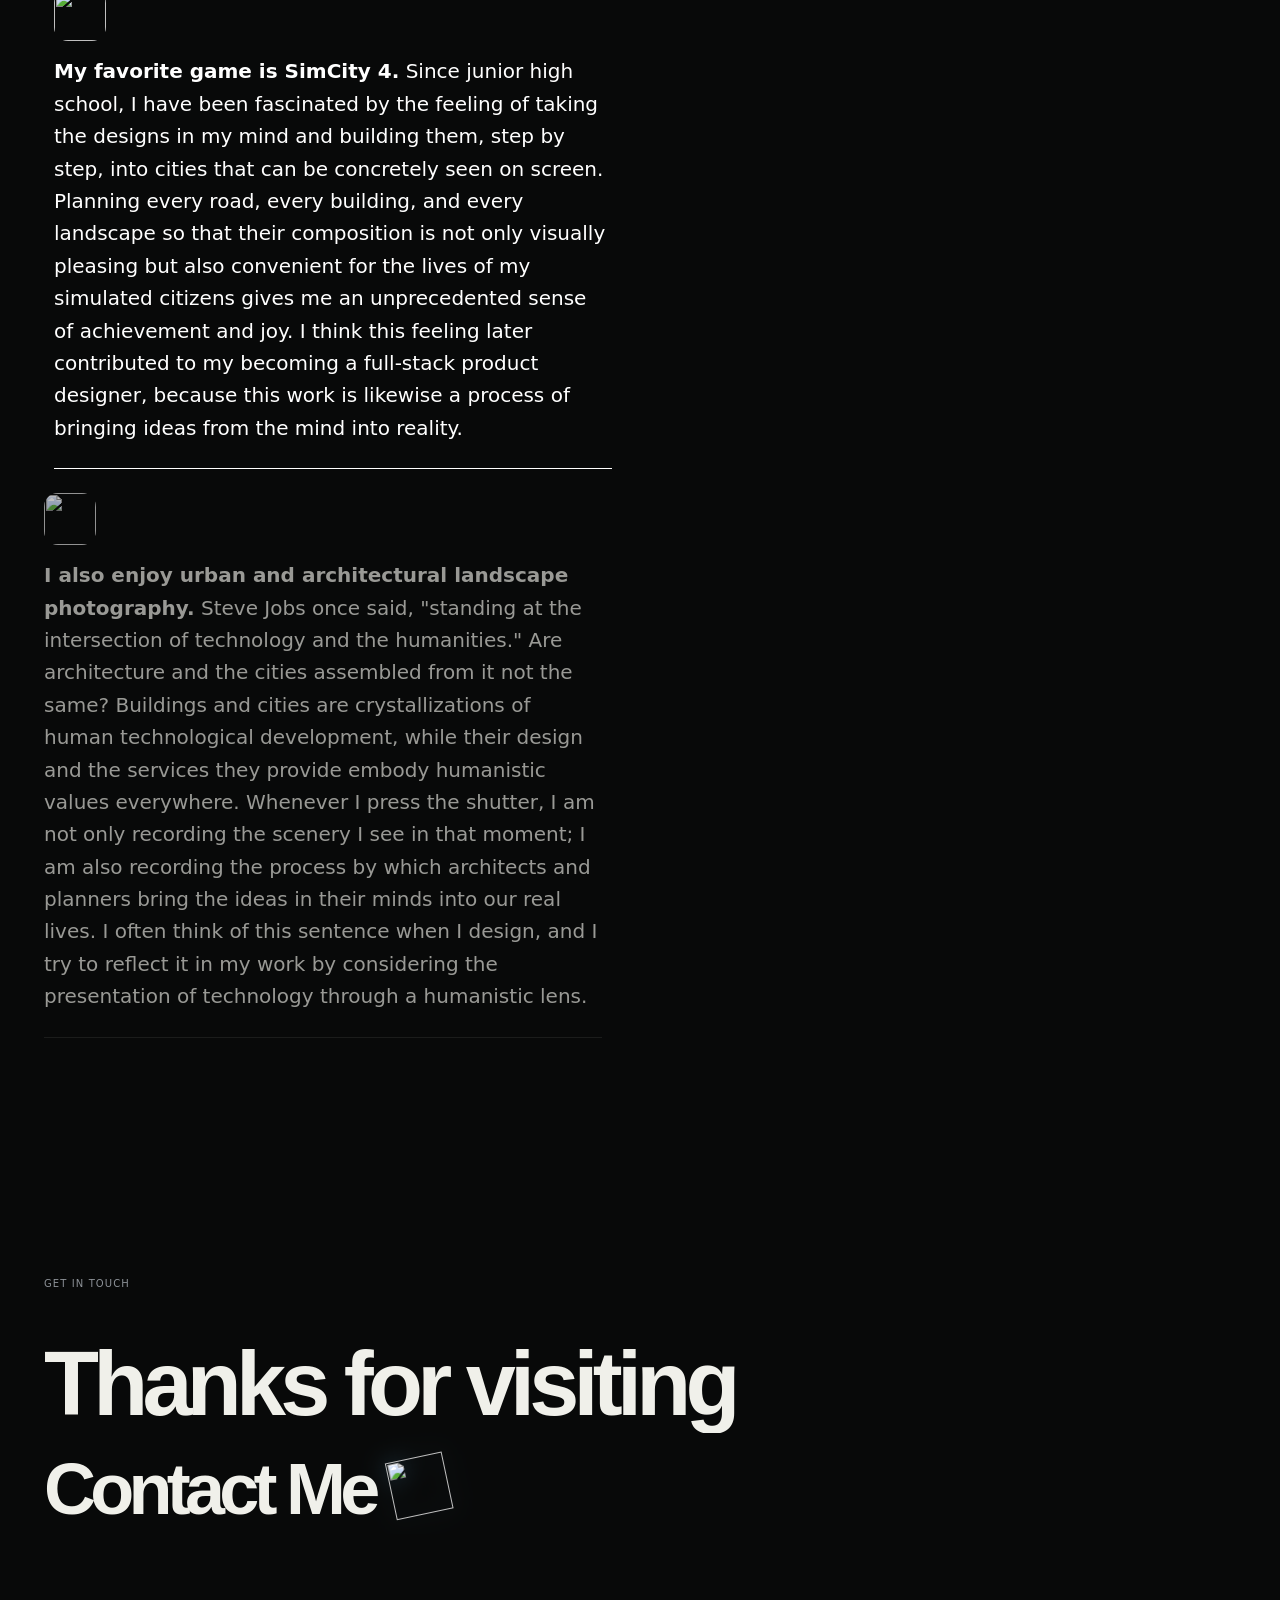
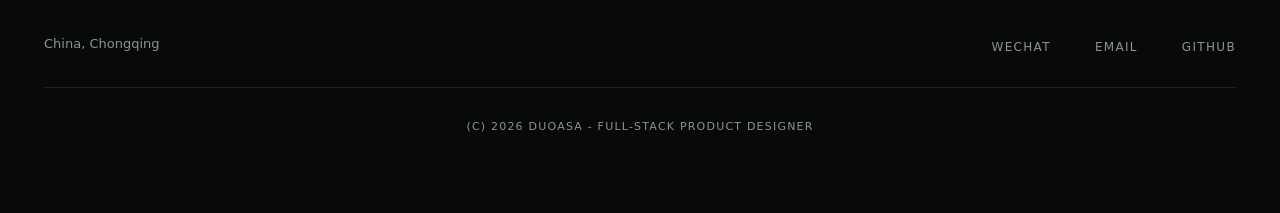
==== commit 10510e50: "Update DeepViewer project image" ====
--- a/index.html
+++ b/index.html
@@ -181,7 +181,7 @@
           </div>
           <div class="project-visual deepviewer-card-visual">
             <img
-              src="assets/cases/deepviewer/card.jpg?v=20260817"
+              src="assets/cases/deepviewer/card.jpg?v=20260821"
               alt="DeepViewer desktop agent workspace for DeepSeek Harness on macOS"
               loading="lazy"
               decoding="async"
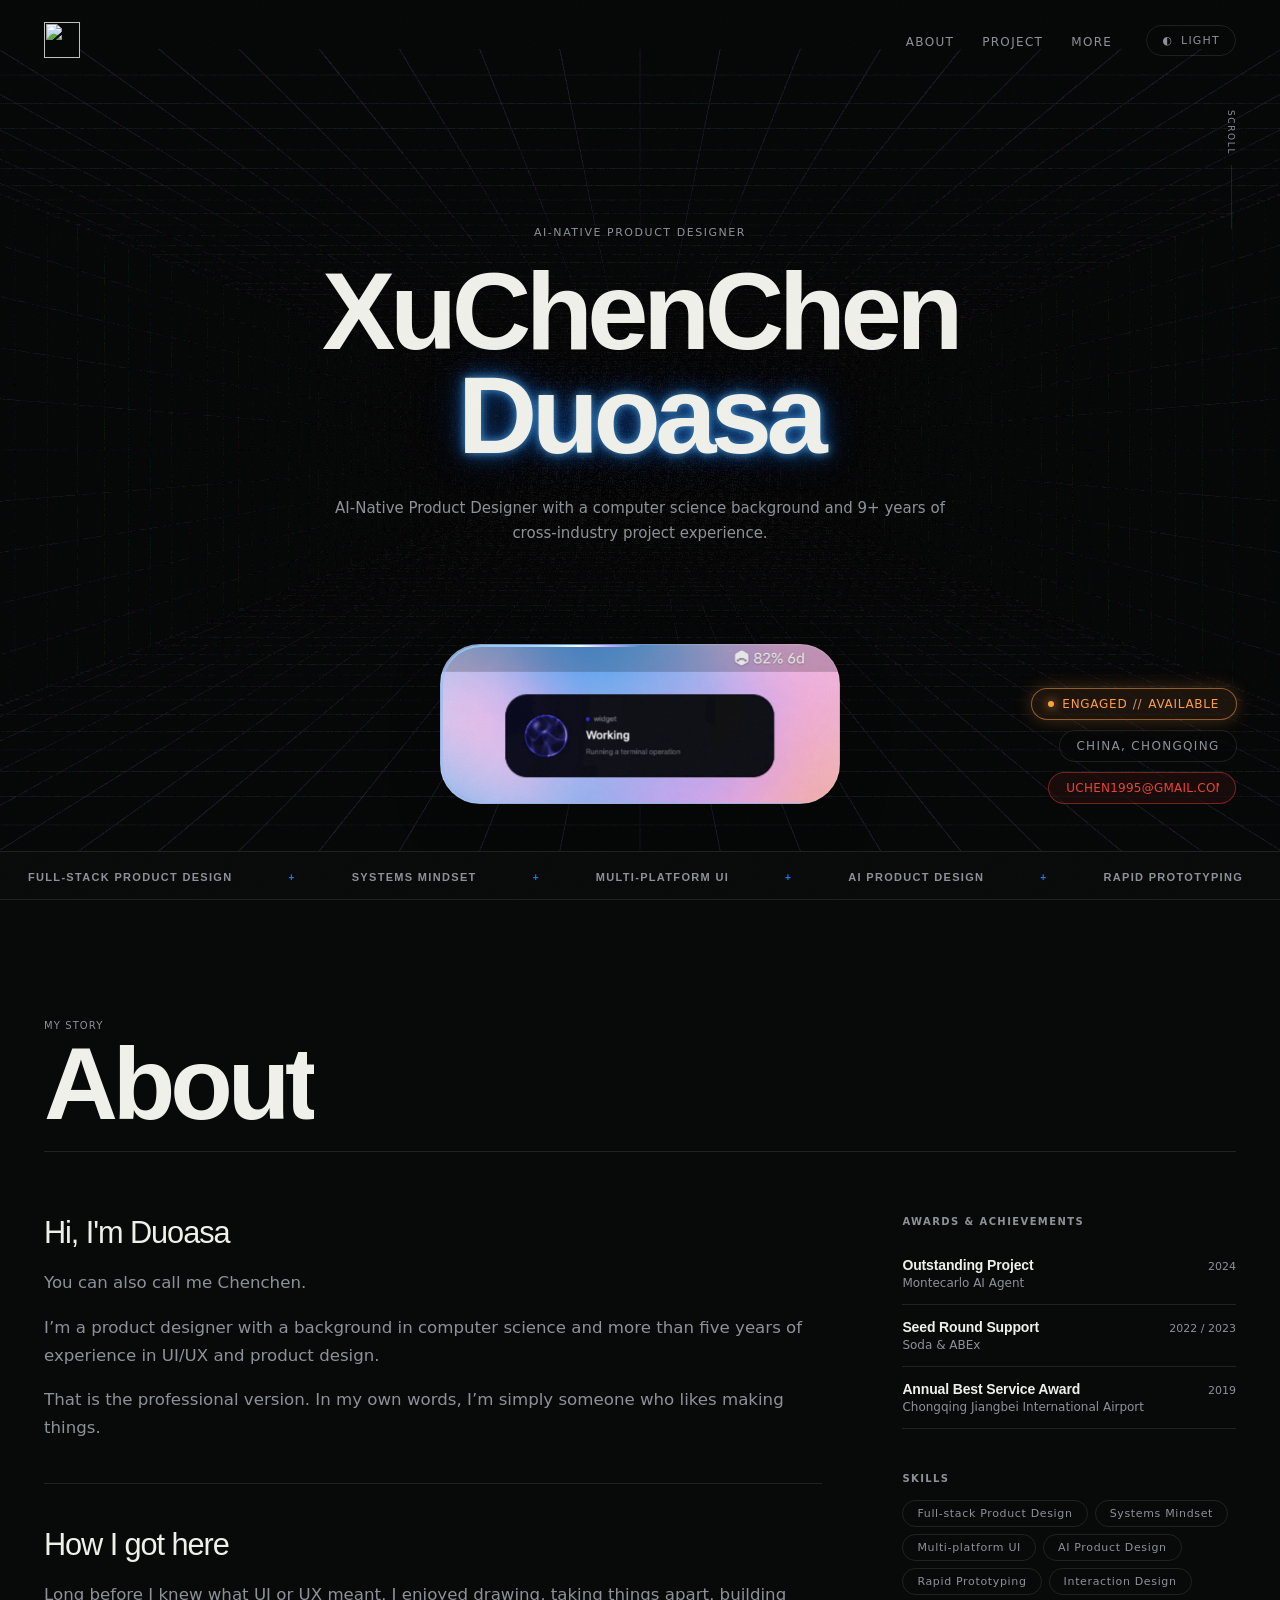
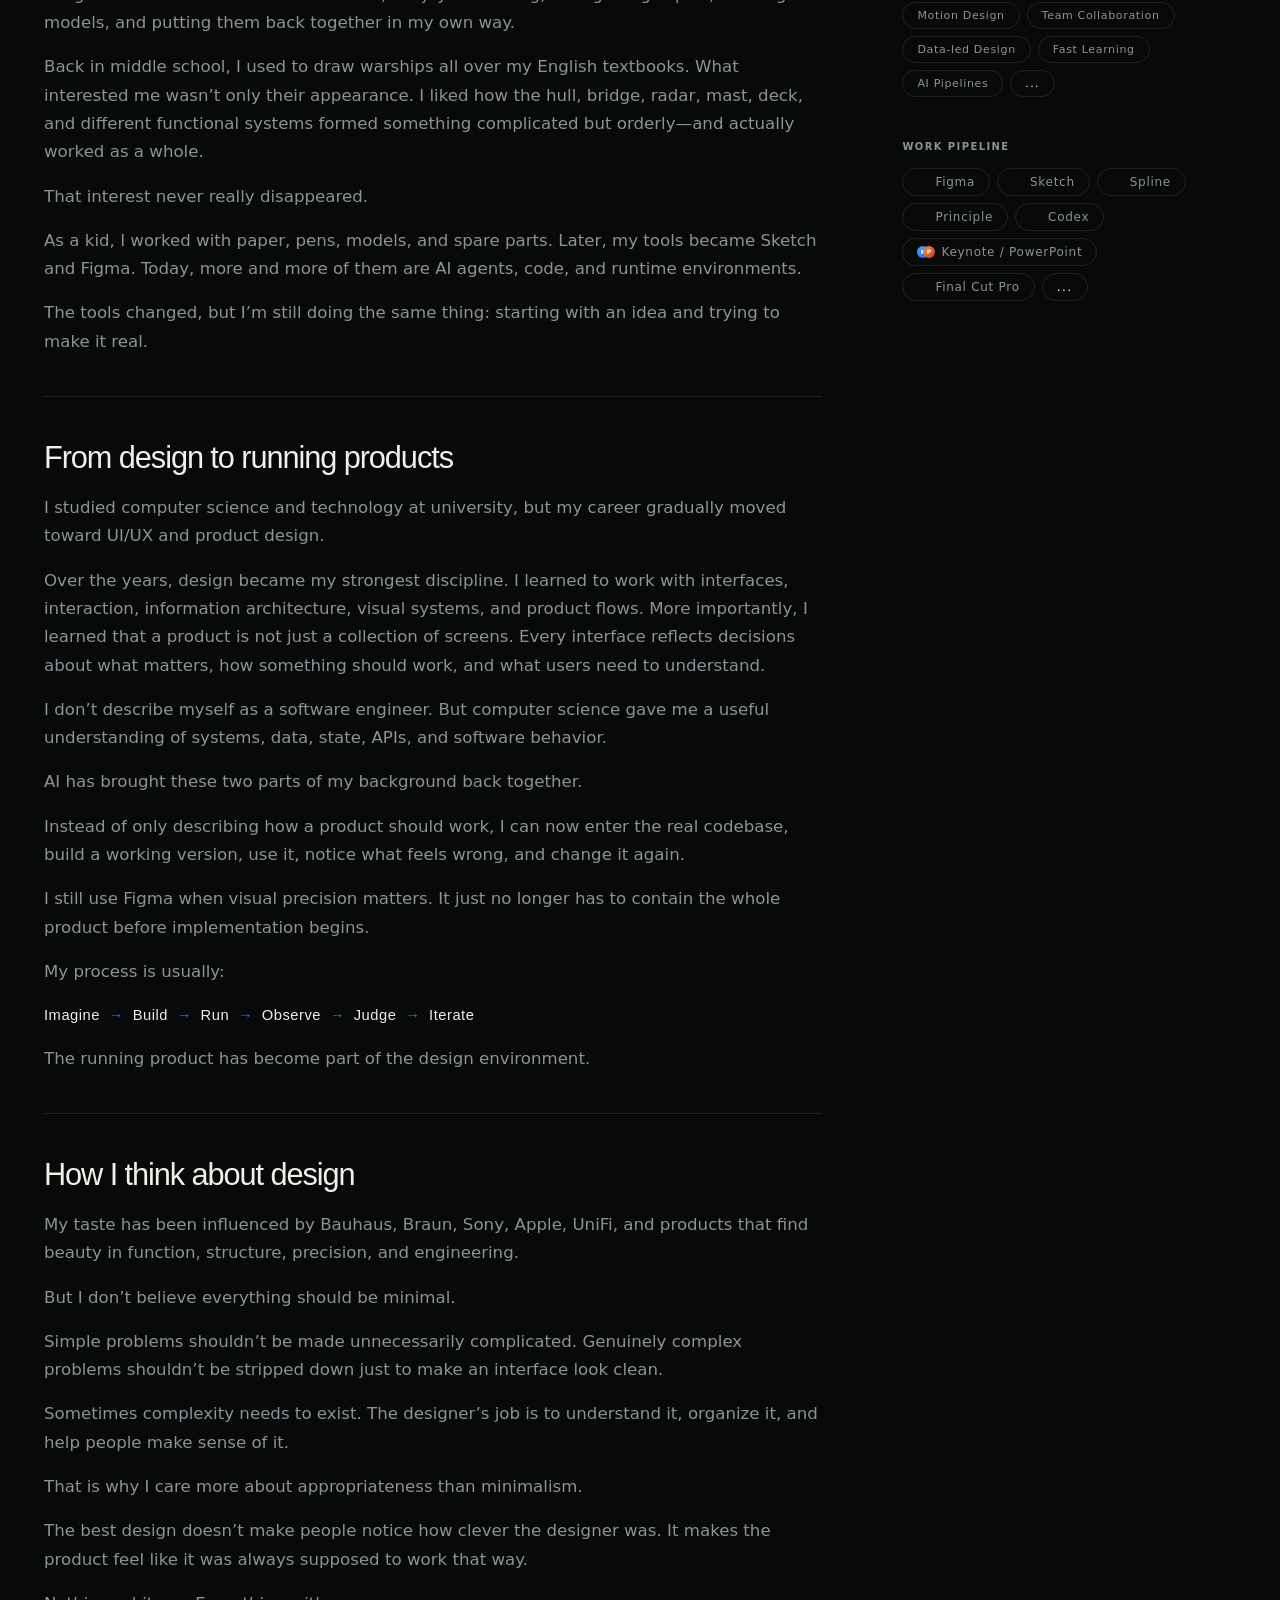
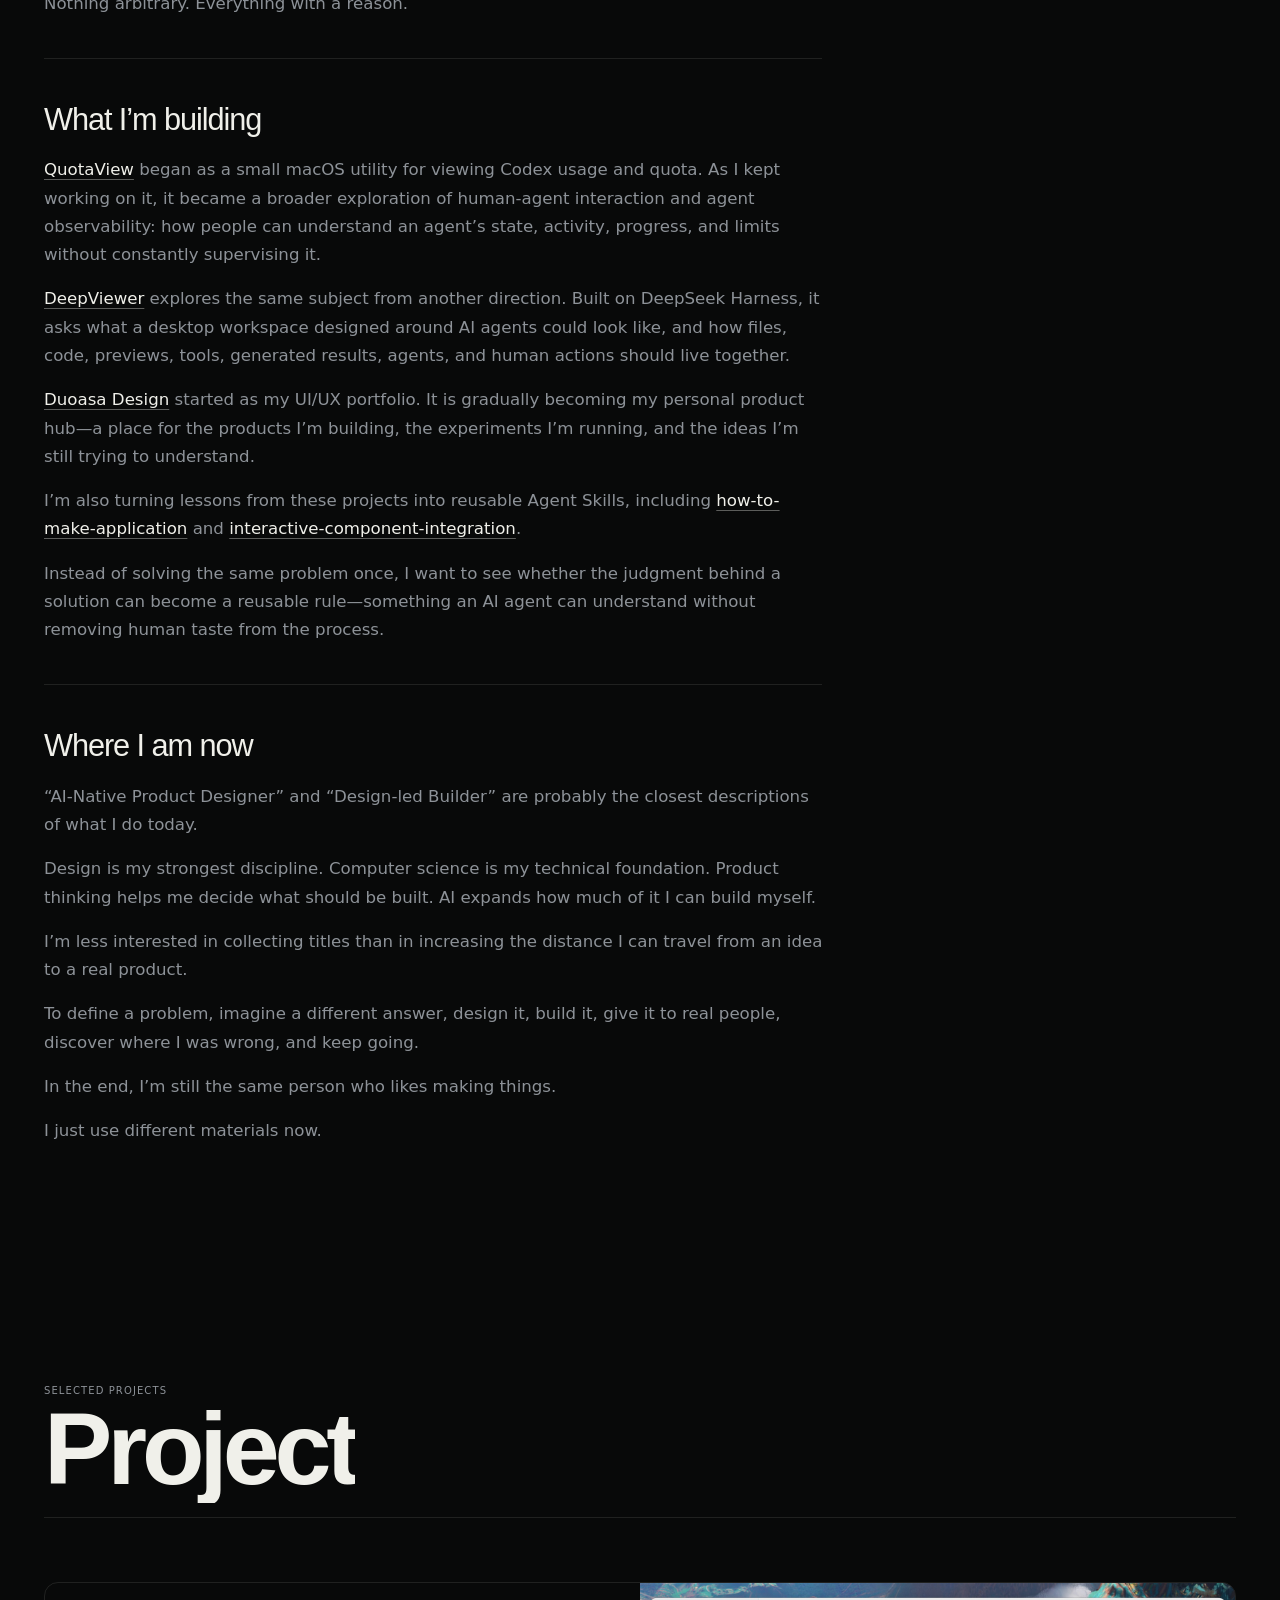
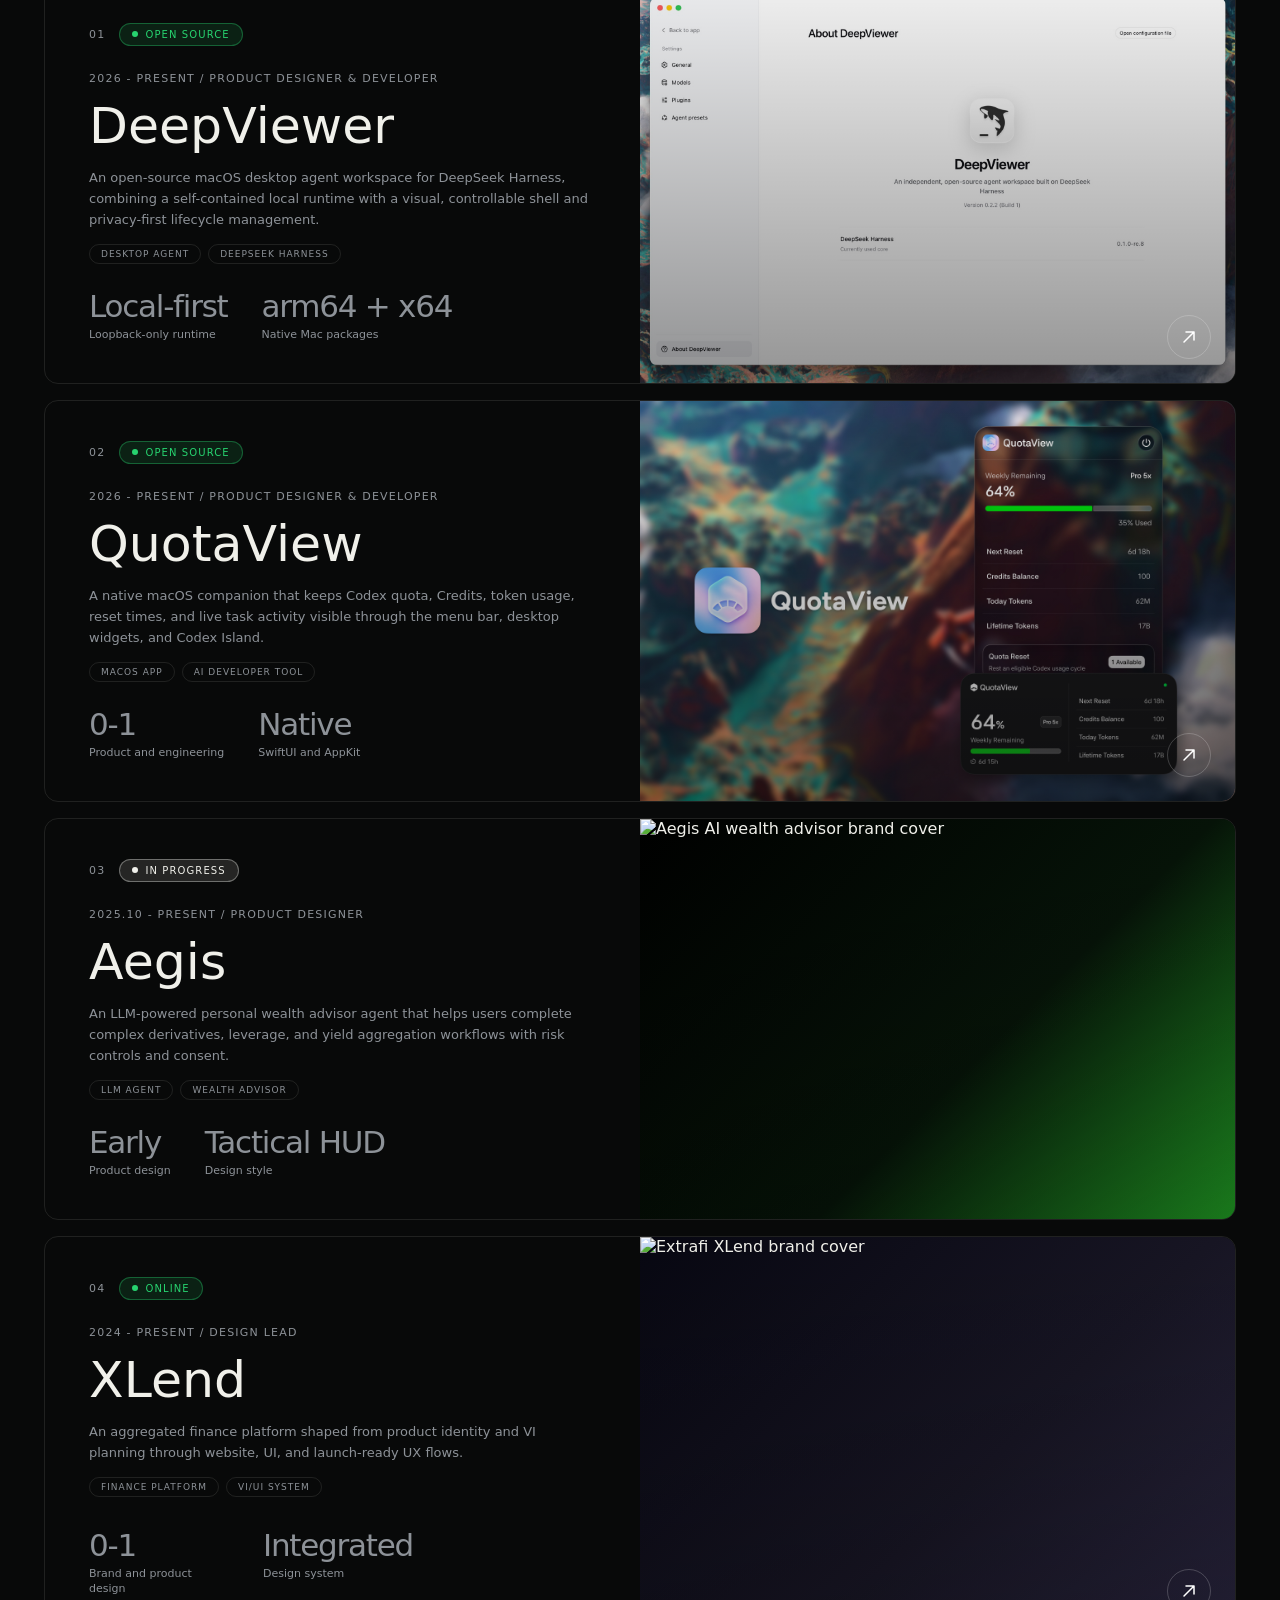
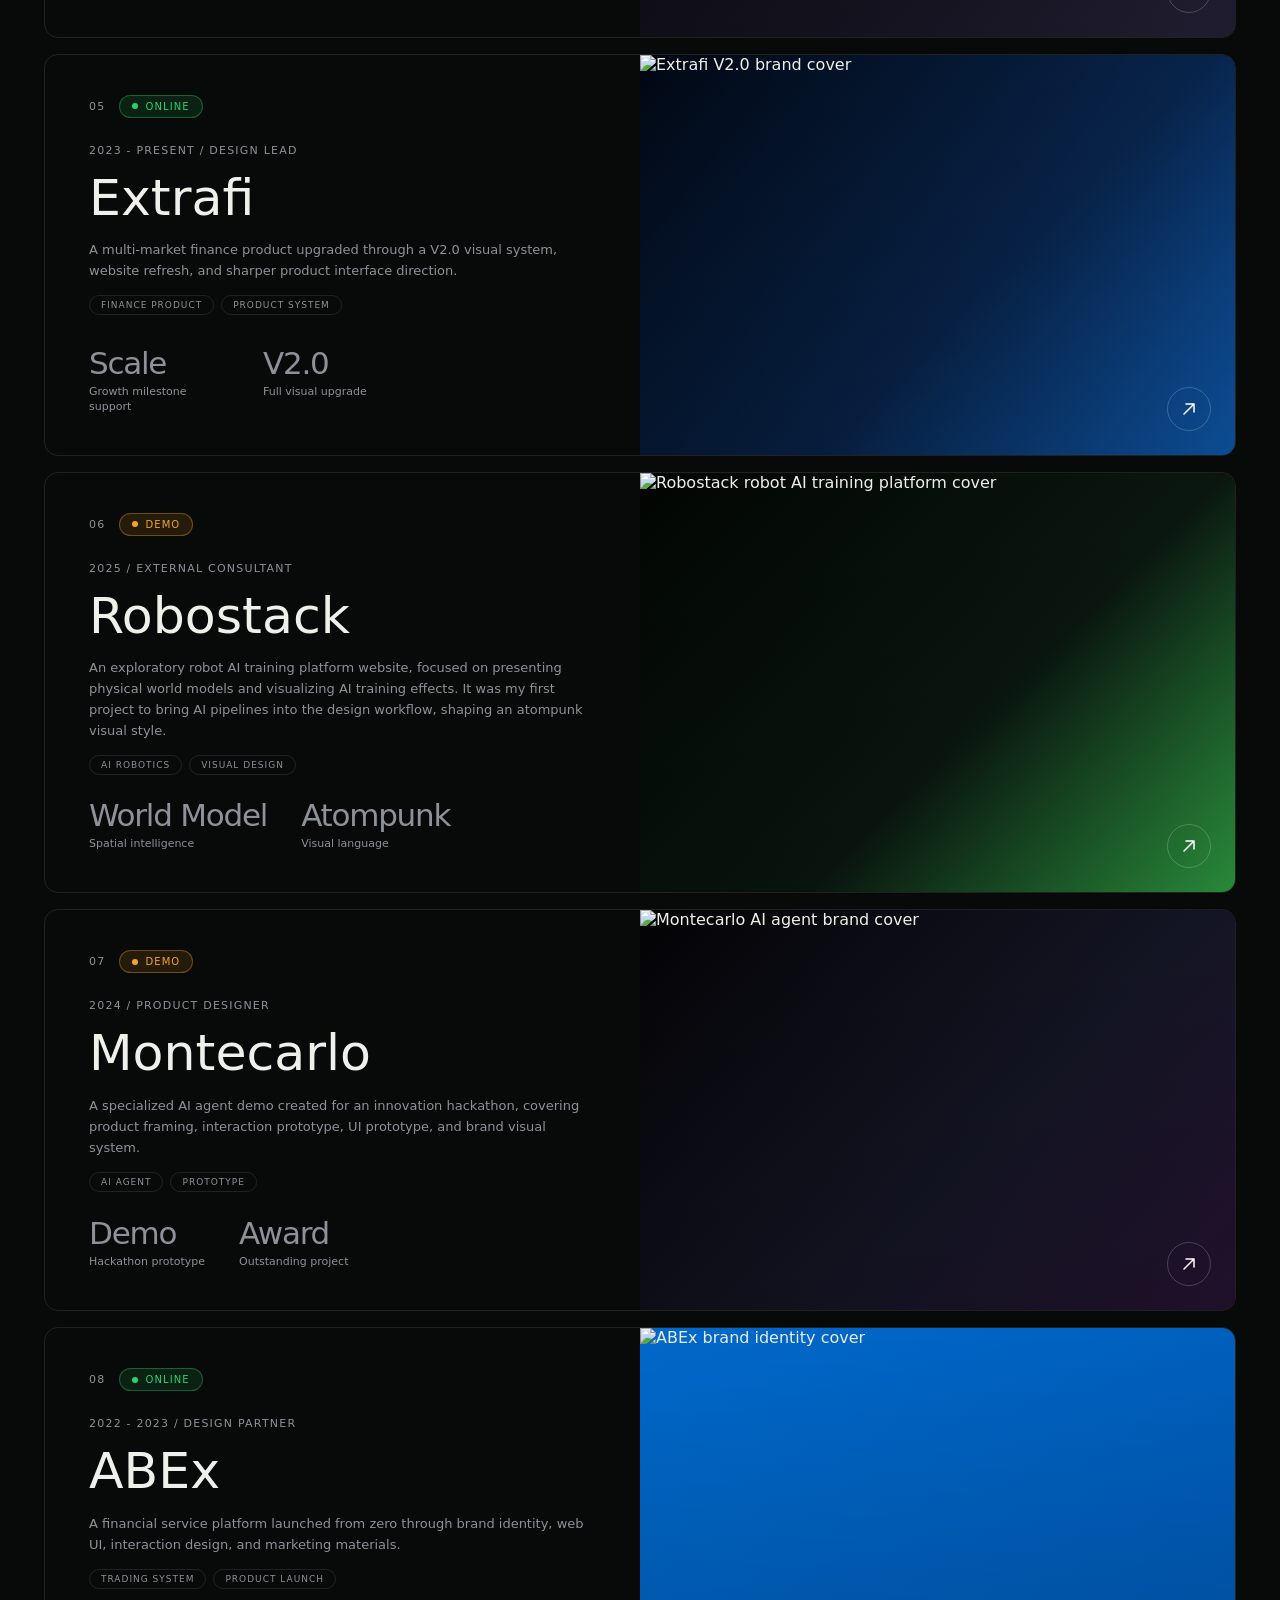
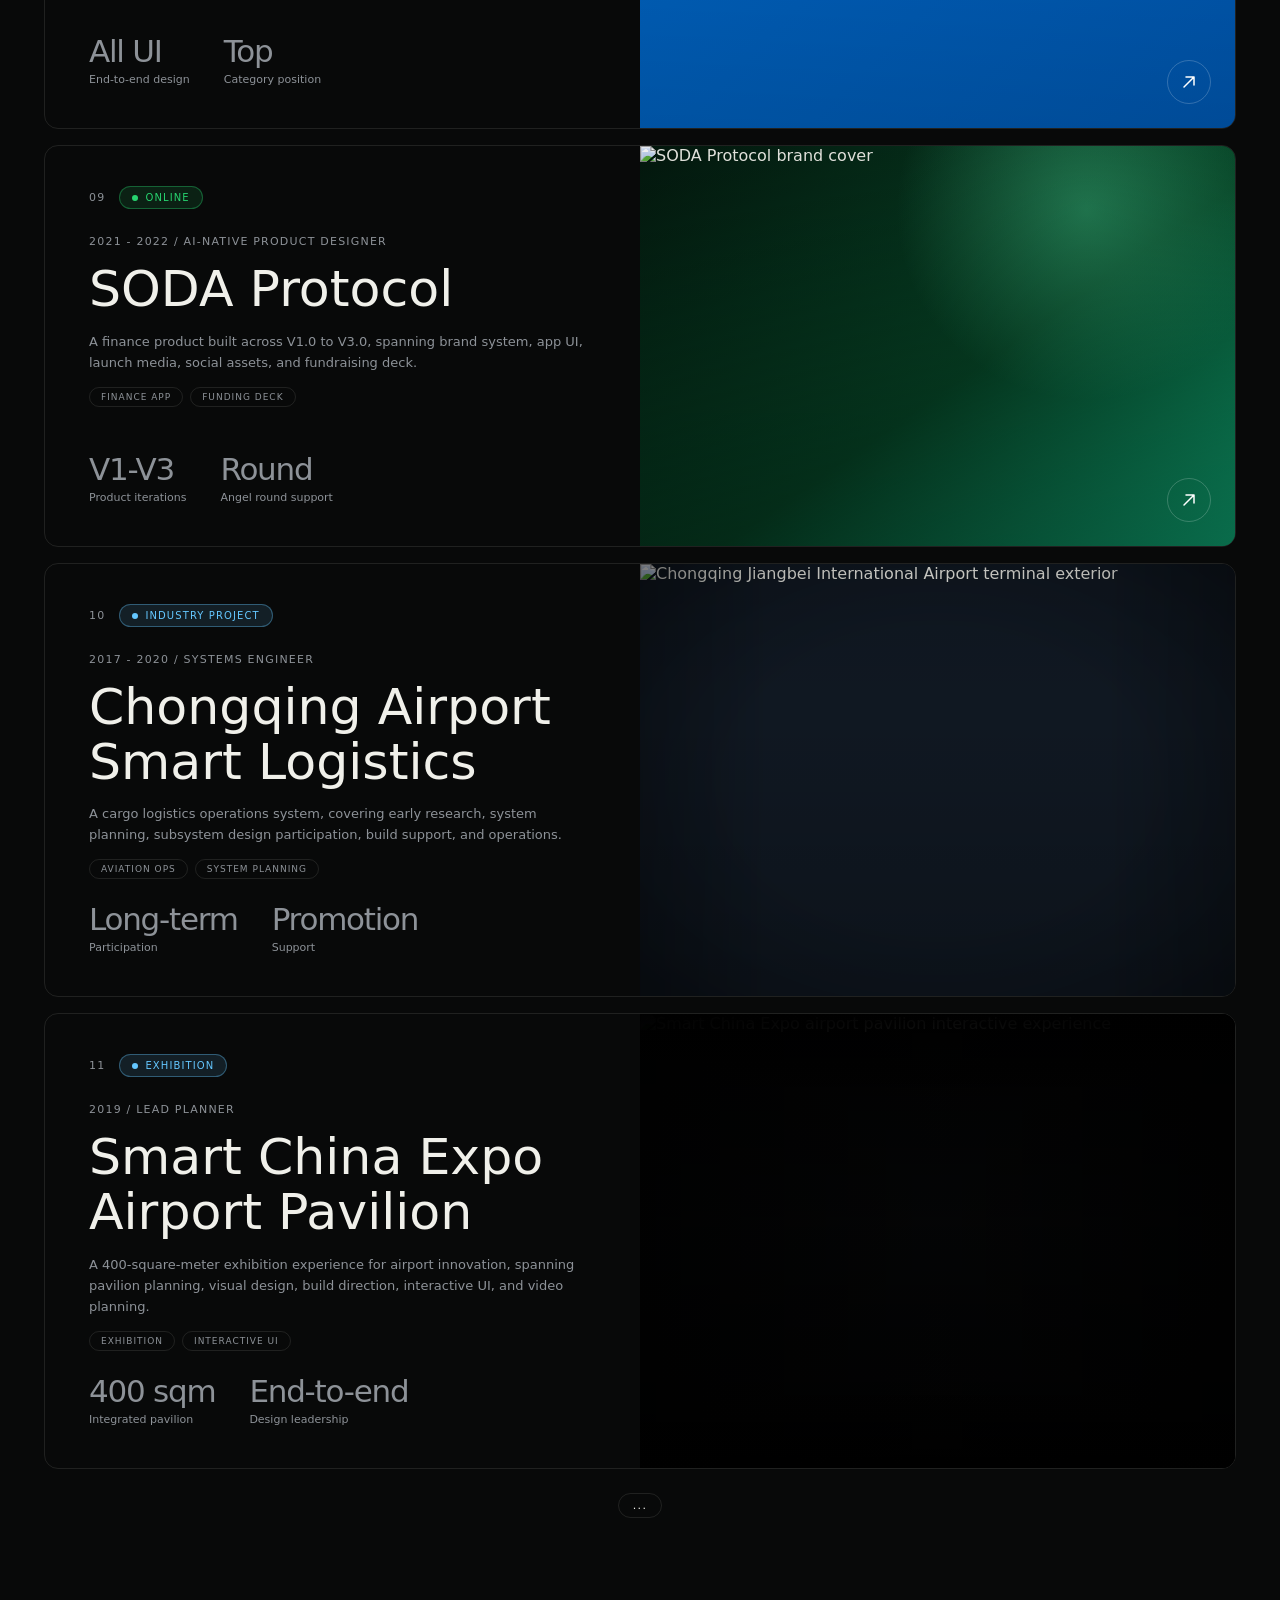
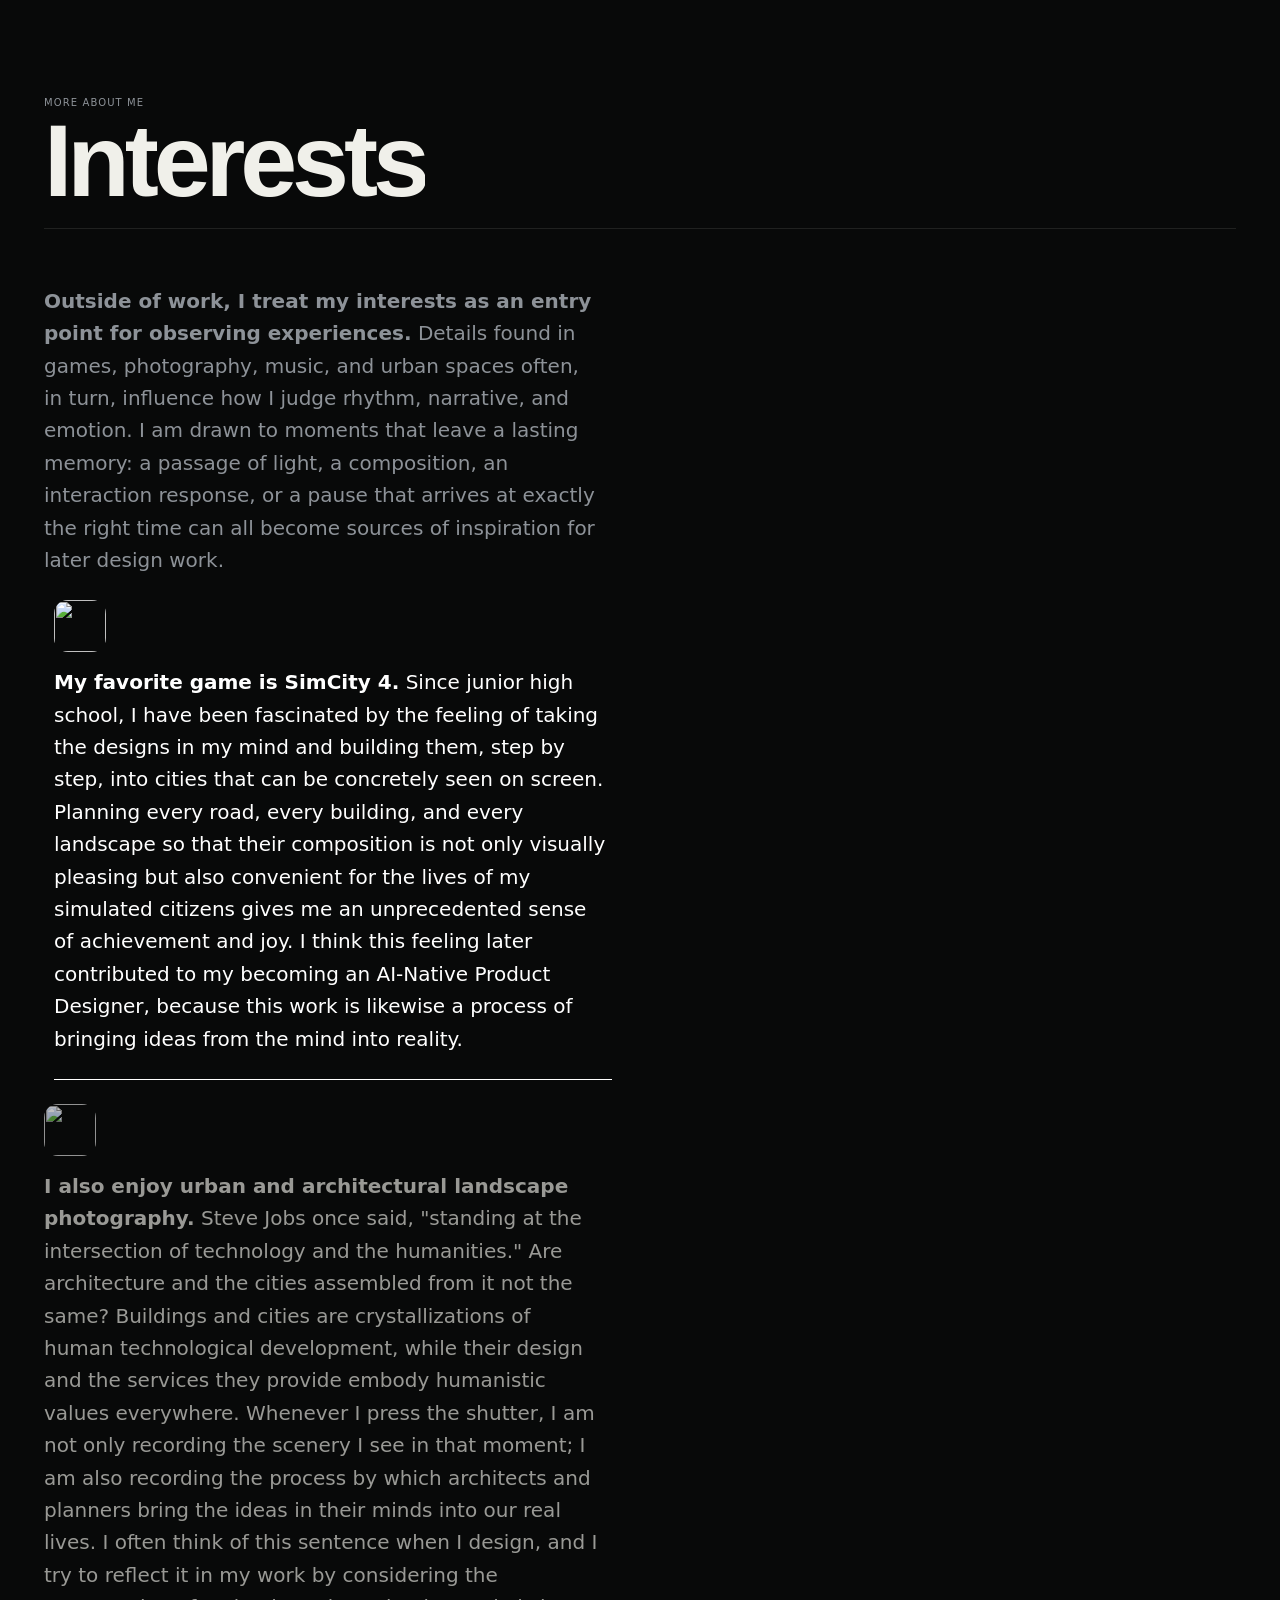
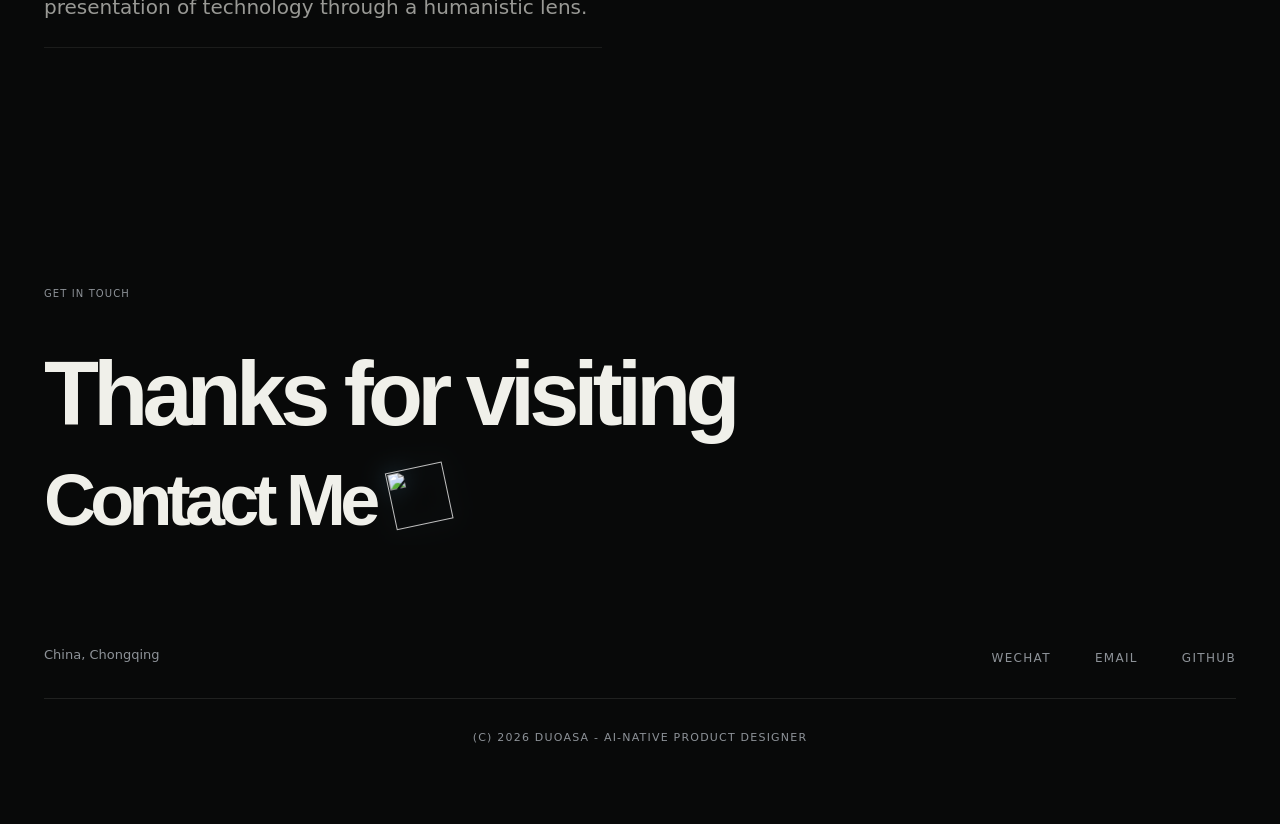
==== commit fb77f069: "Update AI-native portfolio profile" ====
--- a/index.html
+++ b/index.html
@@ -3,9 +3,9 @@
 <head>
   <meta charset="UTF-8" />
   <meta name="viewport" content="width=device-width, initial-scale=1.0, viewport-fit=cover" />
-  <meta name="description" content="Full-stack product designer portfolio with selected product work, experience, awards, and contact details." />
+  <meta name="description" content="AI-Native Product Designer portfolio with selected product work, experience, awards, and contact details." />
   <meta name="金网奖网页创意大赛" content="许晨晨" />
-  <title>Duoasa - Full-stack Product Designer</title>
+  <title>Duoasa - AI-Native Product Designer</title>
   <link rel="icon" href="/favicon.ico" sizes="any" />
   <link rel="icon" type="image/png" sizes="32x32" href="/assets/favicon/favicon-32x32.png" />
   <link rel="icon" type="image/png" sizes="16x16" href="/assets/favicon/favicon-16x16.png" />
@@ -13,7 +13,7 @@
   <link rel="manifest" href="/site.webmanifest" />
   <meta name="theme-color" content="#080909" />
   <link rel="stylesheet" href="assets/vendor/google-fonts/fonts.css" />
-  <link rel="stylesheet" href="styles.css?v=20260817-deepviewer-card" />
+  <link rel="stylesheet" href="styles.css?v=20260903-about-story-v3" />
   <script>
     (function () {
       var saved = null;
@@ -69,14 +69,14 @@
       </div>
 
       <div class="hero-content">
-        <p class="hero-eyebrow"><span>full-stack product designer</span></p>
+        <p class="hero-eyebrow"><span>AI-Native Product Designer</span></p>
         <h1 class="hero-title" aria-label="XuChenChen Duoasa">
           <span class="line"><span>XuChenChen</span></span>
           <span class="line hero-glow-line"><span class="hero-glow-text" data-text="Duoasa">Duoasa</span></span>
         </h1>
 
         <div class="hero-bottom">
-          <p class="hero-desc">Full-stack product designer with a computer science background and 9+ years of cross-industry project experience.</p>
+          <p class="hero-desc">AI-Native Product Designer with a computer science background and 9+ years of cross-industry project experience.</p>
         </div>
 
       </div>
@@ -496,7 +496,7 @@
               <span class="project-status status-live"><span></span>Online</span>
             </div>
             <div class="project-main">
-              <p class="project-year">2021 - 2022 / Full-stack Product Designer</p>
+              <p class="project-year">2021 - 2022 / AI-Native Product Designer</p>
               <h3>SODA Protocol</h3>
               <p class="project-summary">A finance product built across V1.0 to V3.0, spanning brand system, app UI, launch media, social assets, and fundraising deck.</p>
               <div class="tags">
@@ -633,7 +633,7 @@
             <p class="hobby-intro"><strong>Outside of work, I treat my interests as an entry point for observing experiences.</strong> Details found in games, photography, music, and urban spaces often, in turn, influence how I judge rhythm, narrative, and emotion. I am drawn to moments that leave a lasting memory: a passage of light, a composition, an interaction response, or a pause that arrives at exactly the right time can all become sources of inspiration for later design work.</p>
             <button class="hobby-choice is-active" type="button" data-hobby-target="gaming" aria-pressed="true">
               <img class="hobby-choice-icon" src="assets/interests/sc4.png" width="52" height="52" alt="" loading="lazy" decoding="async" aria-hidden="true" />
-              <span class="hobby-choice-text"><strong>My favorite game is SimCity 4.</strong> Since junior high school, I have been fascinated by the feeling of taking the designs in my mind and building them, step by step, into cities that can be concretely seen on screen. Planning every road, every building, and every landscape so that their composition is not only visually pleasing but also convenient for the lives of my simulated citizens gives me an unprecedented sense of achievement and joy. I think this feeling later contributed to my becoming a full-stack product designer, because this work is likewise a process of bringing ideas from the mind into reality.</span>
+              <span class="hobby-choice-text"><strong>My favorite game is SimCity 4.</strong> Since junior high school, I have been fascinated by the feeling of taking the designs in my mind and building them, step by step, into cities that can be concretely seen on screen. Planning every road, every building, and every landscape so that their composition is not only visually pleasing but also convenient for the lives of my simulated citizens gives me an unprecedented sense of achievement and joy. I think this feeling later contributed to my becoming an AI-Native Product Designer, because this work is likewise a process of bringing ideas from the mind into reality.</span>
             </button>
             <button class="hobby-choice" type="button" data-hobby-target="photography" aria-pressed="false">
               <img class="hobby-choice-icon" src="assets/interests/camera.png" width="52" height="52" alt="" loading="lazy" decoding="async" aria-hidden="true" />
@@ -655,23 +655,68 @@
       </header>
 
       <div class="about-grid">
-        <div class="about-copy">
-          <p><strong>AI-native product design.</strong> Proficient with AI tools such as Figma Make and Codex to support product research, prototype building, page implementation, debugging, and continuous iteration.</p>
-          <p><strong>End-to-end product process.</strong> Experienced in requirements analysis, product definition, feature breakdown, information architecture, MVP validation, release planning, and public launch.</p>
-          <p><strong>Complex data products.</strong> Skilled at using AI to map financial and B2B business rules, then building clear information hierarchy through charts, metrics, account states, and multi-role workflows.</p>
-          <p><strong>Product design and design systems.</strong> Experienced in using Figma to design web, mobile, and responsive interfaces, component libraries, and state specifications, while using tools such as Codex to implement and debug pages.</p>
-          <p><strong>Additional capabilities.</strong> Familiar with logo design, brand visual identity (VI), official websites, and launch materials, with the ability to create motion design, 3D content, demo videos, and pitch decks using Principle, Spline, Final Cut Pro, and Keynote.</p>
-        </div>
+        <article class="about-copy">
+          <header class="about-copy-intro">
+            <h3>Hi, I'm Duoasa</h3>
+            <p>You can also call me Chenchen.</p>
+            <p>I’m a product designer with a background in computer science and more than five years of experience in UI/UX and product design.</p>
+            <p>That is the professional version. In my own words, I’m simply someone who likes making things.</p>
+          </header>
+
+          <section class="about-copy-section">
+            <h3>How I got here</h3>
+            <p>Long before I knew what UI or UX meant, I enjoyed drawing, taking things apart, building models, and putting them back together in my own way.</p>
+            <p>Back in middle school, I used to draw warships all over my English textbooks. What interested me wasn’t only their appearance. I liked how the hull, bridge, radar, mast, deck, and different functional systems formed something complicated but orderly—and actually worked as a whole.</p>
+            <p>That interest never really disappeared.</p>
+            <p>As a kid, I worked with paper, pens, models, and spare parts. Later, my tools became Sketch and Figma. Today, more and more of them are AI agents, code, and runtime environments.</p>
+            <p>The tools changed, but I’m still doing the same thing: starting with an idea and trying to make it real.</p>
+          </section>
+
+          <section class="about-copy-section">
+            <h3>From design to running products</h3>
+            <p>I studied computer science and technology at university, but my career gradually moved toward UI/UX and product design.</p>
+            <p>Over the years, design became my strongest discipline. I learned to work with interfaces, interaction, information architecture, visual systems, and product flows. More importantly, I learned that a product is not just a collection of screens. Every interface reflects decisions about what matters, how something should work, and what users need to understand.</p>
+            <p>I don’t describe myself as a software engineer. But computer science gave me a useful understanding of systems, data, state, APIs, and software behavior.</p>
+            <p>AI has brought these two parts of my background back together.</p>
+            <p>Instead of only describing how a product should work, I can now enter the real codebase, build a working version, use it, notice what feels wrong, and change it again.</p>
+            <p>I still use Figma when visual precision matters. It just no longer has to contain the whole product before implementation begins.</p>
+            <p>My process is usually:</p>
+            <p class="about-process">Imagine <span aria-hidden="true">→</span> Build <span aria-hidden="true">→</span> Run <span aria-hidden="true">→</span> Observe <span aria-hidden="true">→</span> Judge <span aria-hidden="true">→</span> Iterate</p>
+            <p>The running product has become part of the design environment.</p>
+          </section>
+
+          <section class="about-copy-section">
+            <h3>How I think about design</h3>
+            <p>My taste has been influenced by Bauhaus, Braun, Sony, Apple, UniFi, and products that find beauty in function, structure, precision, and engineering.</p>
+            <p>But I don’t believe everything should be minimal.</p>
+            <p>Simple problems shouldn’t be made unnecessarily complicated. Genuinely complex problems shouldn’t be stripped down just to make an interface look clean.</p>
+            <p>Sometimes complexity needs to exist. The designer’s job is to understand it, organize it, and help people make sense of it.</p>
+            <p>That is why I care more about appropriateness than minimalism.</p>
+            <p>The best design doesn’t make people notice how clever the designer was. It makes the product feel like it was always supposed to work that way.</p>
+            <p>Nothing arbitrary. Everything with a reason.</p>
+          </section>
+
+          <section class="about-copy-section">
+            <h3>What I’m building</h3>
+            <p><a href="https://github.com/Duoasa/QuotaView" target="_blank" rel="noopener noreferrer">QuotaView</a> began as a small macOS utility for viewing Codex usage and quota. As I kept working on it, it became a broader exploration of human-agent interaction and agent observability: how people can understand an agent’s state, activity, progress, and limits without constantly supervising it.</p>
+            <p><a href="https://github.com/Duoasa/DeepViewer" target="_blank" rel="noopener noreferrer">DeepViewer</a> explores the same subject from another direction. Built on DeepSeek Harness, it asks what a desktop workspace designed around AI agents could look like, and how files, code, previews, tools, generated results, agents, and human actions should live together.</p>
+            <p><a href="https://github.com/Duoasa/Duoasa-Design" target="_blank" rel="noopener noreferrer">Duoasa Design</a> started as my UI/UX portfolio. It is gradually becoming my personal product hub—a place for the products I’m building, the experiments I’m running, and the ideas I’m still trying to understand.</p>
+            <p>I’m also turning lessons from these projects into reusable Agent Skills, including <a href="https://github.com/Duoasa/how-to-make-application" target="_blank" rel="noopener noreferrer">how-to-make-application</a> and <a href="https://github.com/Duoasa/interactive-component-integration" target="_blank" rel="noopener noreferrer">interactive-component-integration</a>.</p>
+            <p>Instead of solving the same problem once, I want to see whether the judgment behind a solution can become a reusable rule—something an AI agent can understand without removing human taste from the process.</p>
+          </section>
+
+          <section class="about-copy-section">
+            <h3>Where I am now</h3>
+            <p>“AI-Native Product Designer” and “Design-led Builder” are probably the closest descriptions of what I do today.</p>
+            <p>Design is my strongest discipline. Computer science is my technical foundation. Product thinking helps me decide what should be built. AI expands how much of it I can build myself.</p>
+            <p>I’m less interested in collecting titles than in increasing the distance I can travel from an idea to a real product.</p>
+            <p>To define a problem, imagine a different answer, design it, build it, give it to real people, discover where I was wrong, and keep going.</p>
+            <p>In the end, I’m still the same person who likes making things.</p>
+            <p>I just use different materials now.</p>
+          </section>
+        </article>
 
         <div class="about-side">
-          <div>
-            <h3>Experience</h3>
-            <ul class="detail-list">
-              <li><span><b>Extra Labs</b><small>Full-stack Product Designer</small></span><em>2023 - Now</em></li>
-              <li><span><b>Zero Entropy</b><small>UI/UX &amp; Product Designer</small></span><em>2021 - 2023</em></li>
-              <li><span><b>Chongqing Airport</b><small>Systems Engineer</small></span><em>2016 - 2021</em></li>
-            </ul>
-          </div>
           <div>
             <h3>Awards &amp; Achievements</h3>
             <ul class="detail-list">
@@ -745,7 +790,7 @@
           </a>
         </div>
       </footer>
-      <p class="copyright">(c) 2026 Duoasa - Full-stack Product Designer</p>
+      <p class="copyright">(c) 2026 Duoasa - AI-Native Product Designer</p>
     </section>
   </main>
 
--- a/styles.css
+++ b/styles.css
@@ -1795,21 +1795,81 @@
 
 .about-grid {
   display: grid;
-  grid-template-columns: 1.1fr 0.9fr;
+  grid-template-columns: 7fr 3fr;
   gap: 80px;
 }
 
+.about-copy {
+  display: flex;
+  min-width: 0;
+  flex-direction: column;
+  gap: 44px;
+}
+
+.about-copy-intro,
+.about-copy-section {
+  padding-bottom: 40px;
+  border-bottom: 1px solid var(--border);
+}
+
+.about-copy-section:last-child {
+  padding-bottom: 0;
+  border-bottom: 0;
+}
+
+.about-copy h3 {
+  margin-bottom: 20px;
+  font-family: "Syne", sans-serif;
+  font-size: clamp(23px, 2.4vw, 34px);
+  font-weight: 500;
+  letter-spacing: -0.035em;
+  line-height: 1.08;
+}
+
 .about-copy p {
-  margin-bottom: 24px;
+  margin-bottom: 16px;
   color: var(--muted);
-  font-size: clamp(18px, 1.75vw, 23px);
+  font-size: clamp(16px, 1.3vw, 19px);
   font-weight: 300;
-  line-height: 1.62;
+  line-height: 1.7;
+}
+
+.about-copy p:last-child {
+  margin-bottom: 0;
 }
 
 .about-copy strong {
   color: var(--fg);
   font-weight: 300;
+}
+
+.about-copy a {
+  color: var(--fg);
+  text-decoration-line: underline;
+  text-decoration-color: var(--border-strong);
+  text-decoration-thickness: 1px;
+  text-underline-offset: 4px;
+  transition: color 0.25s ease, text-decoration-color 0.25s ease;
+}
+
+.about-copy a:hover,
+.about-copy a:focus-visible {
+  color: var(--accent);
+  text-decoration-color: currentColor;
+}
+
+.about-copy .about-process {
+  color: var(--fg);
+  font-family: "Syne", sans-serif;
+  font-size: clamp(13px, 1.15vw, 16px);
+  font-weight: 500;
+  letter-spacing: 0.035em;
+  line-height: 1.8;
+}
+
+.about-process span {
+  margin: 0 0.28em;
+  color: var(--accent);
 }
 
 .about-side {
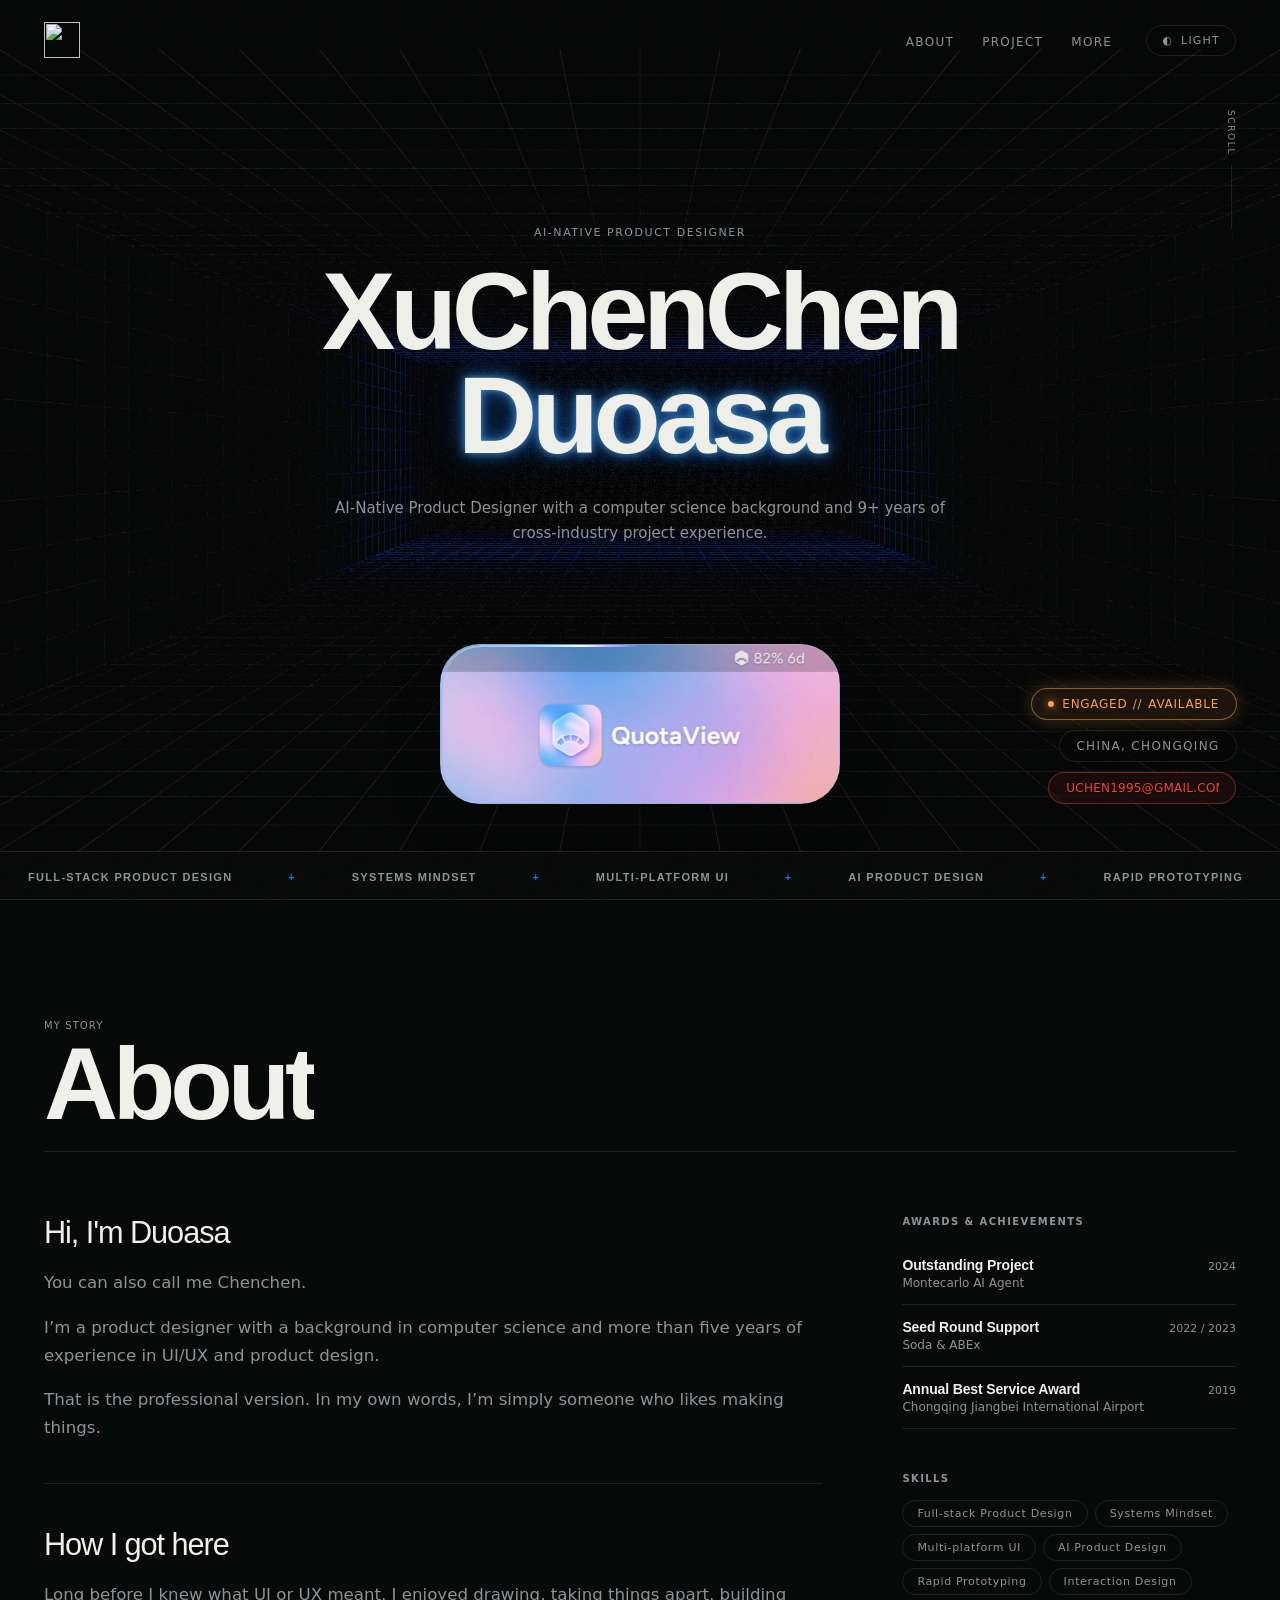
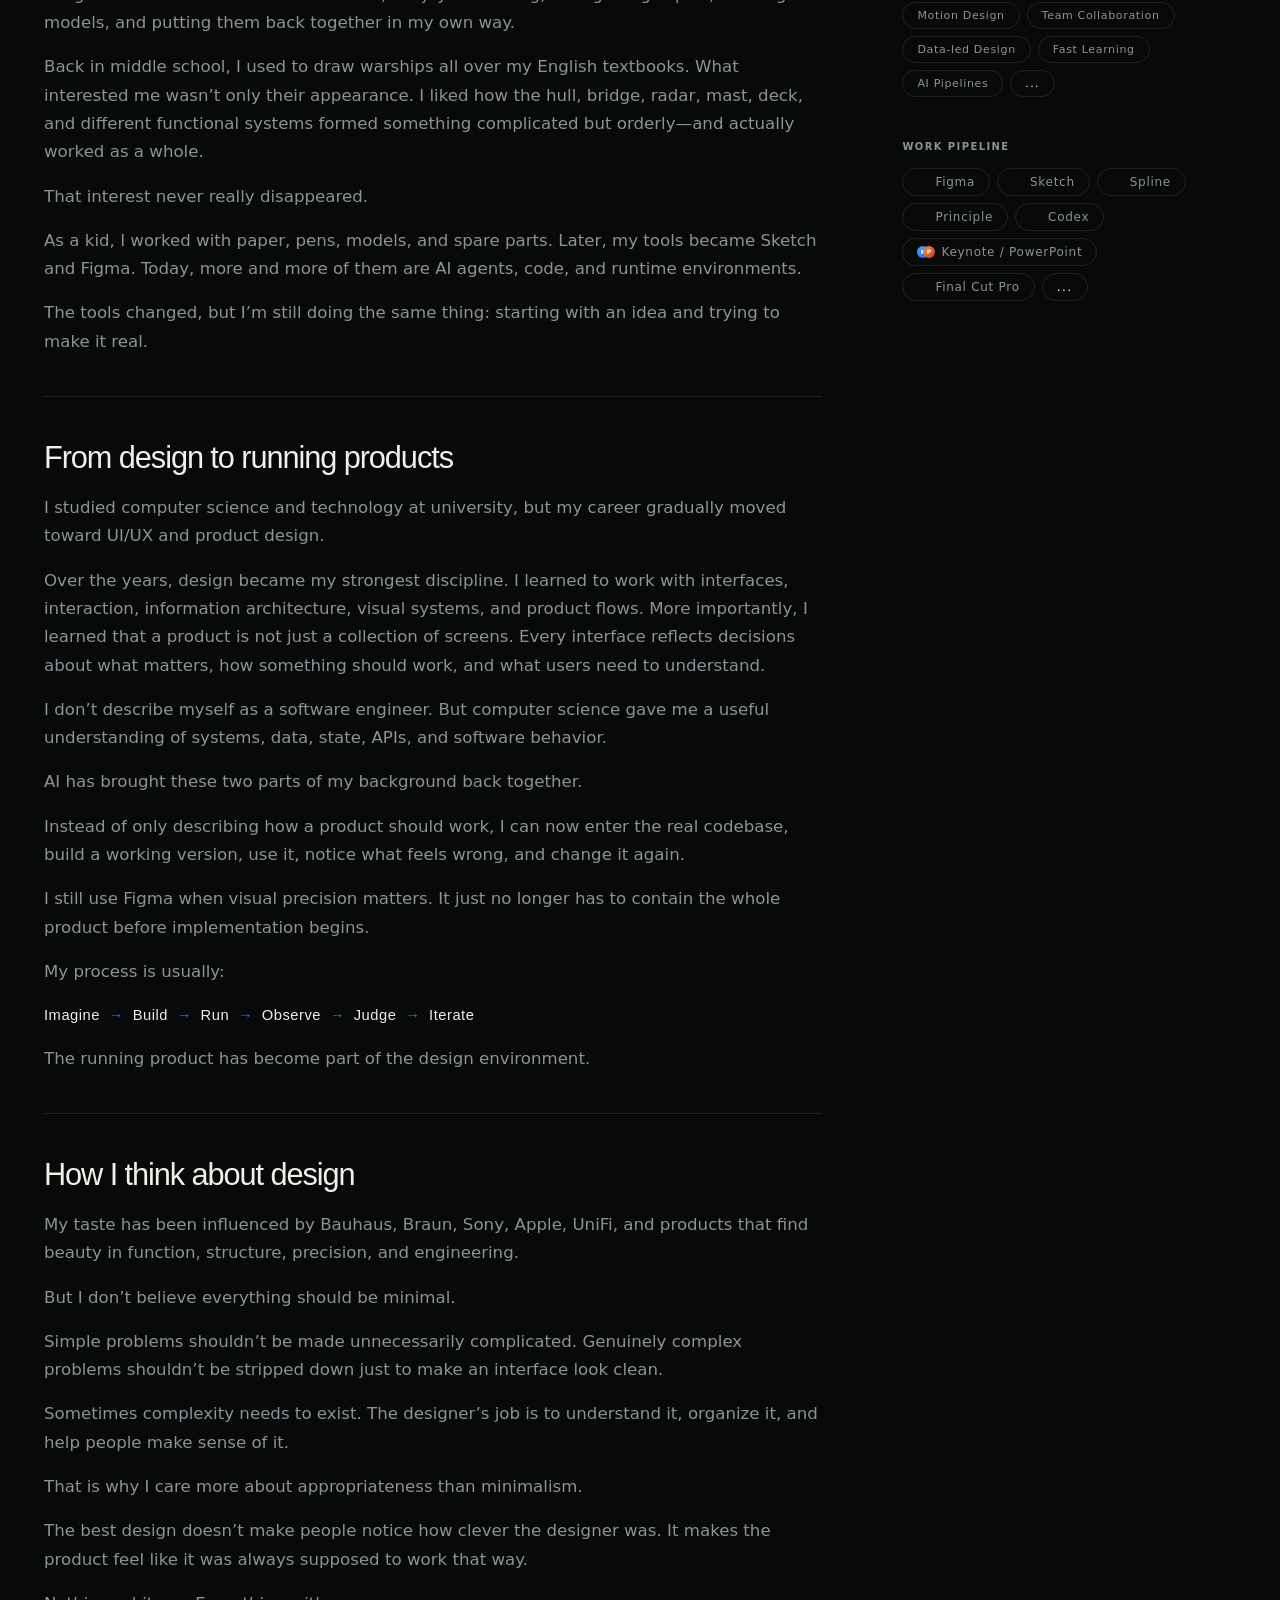
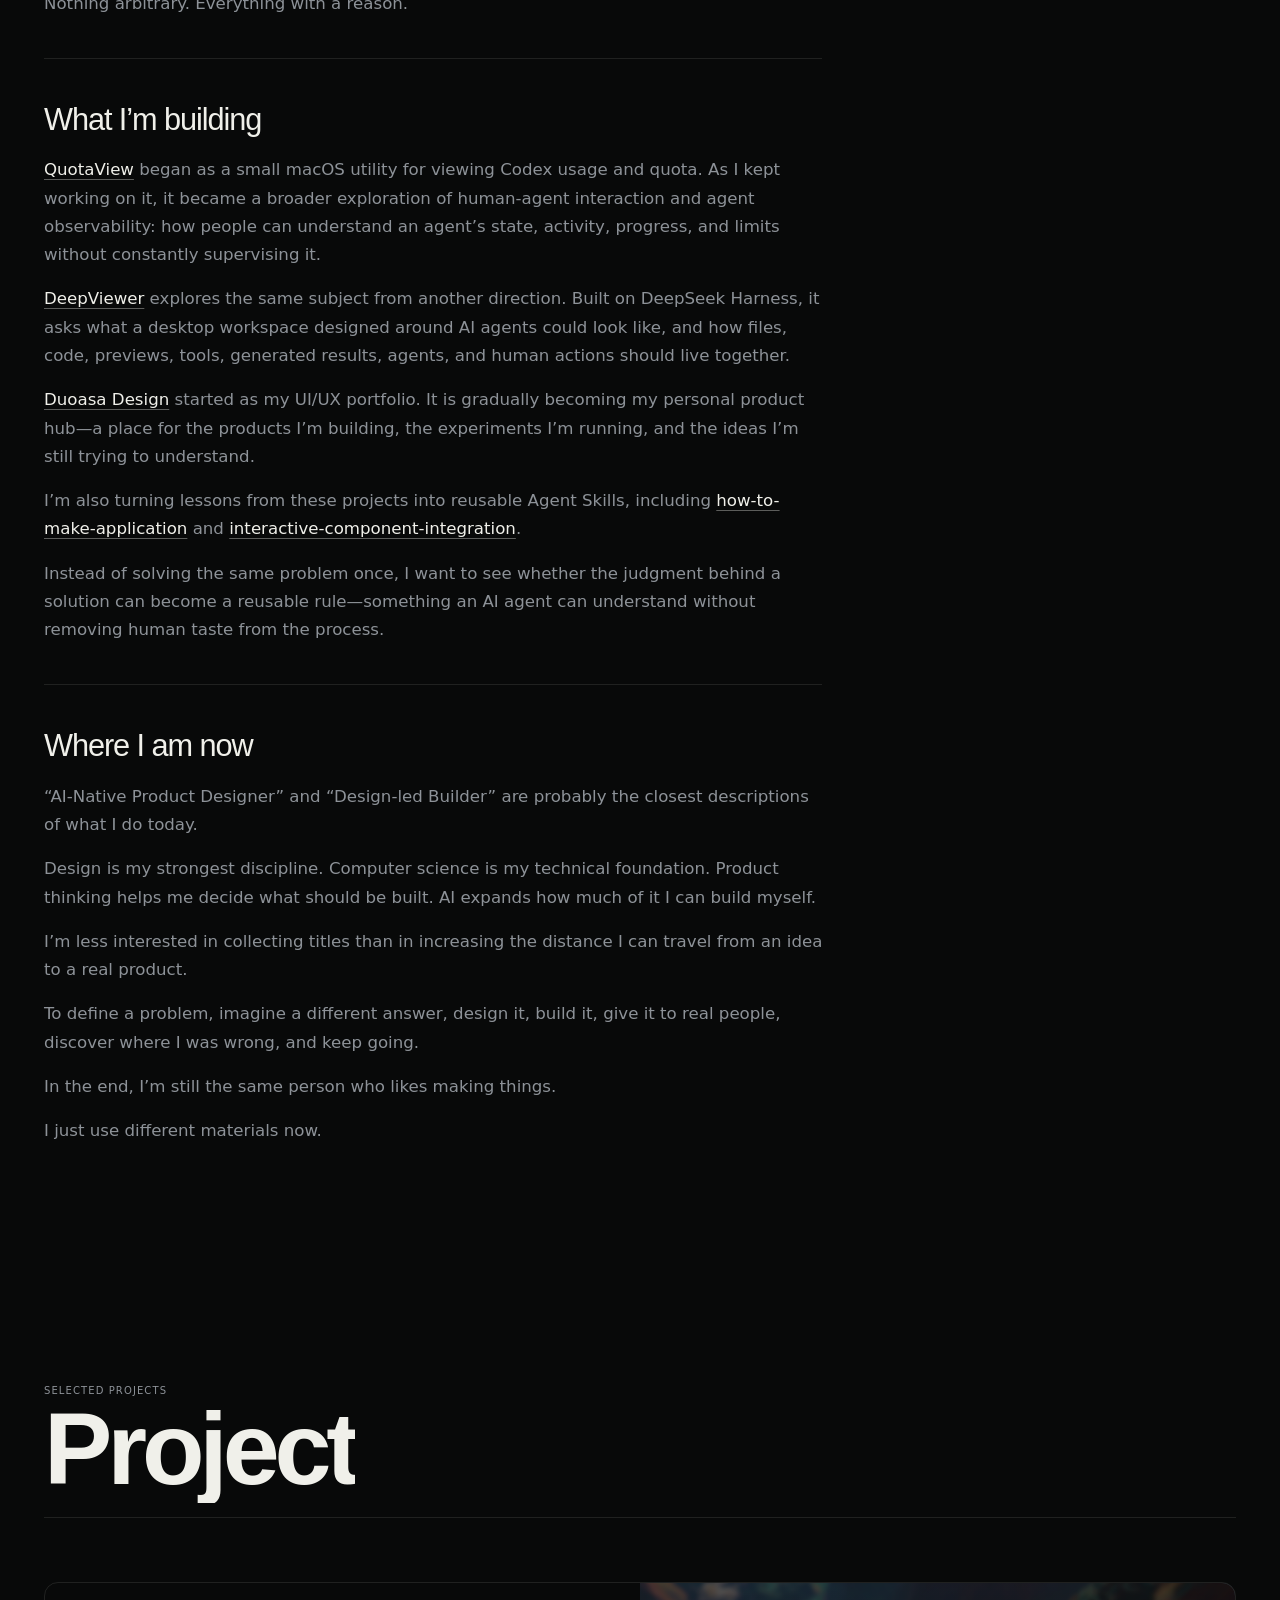
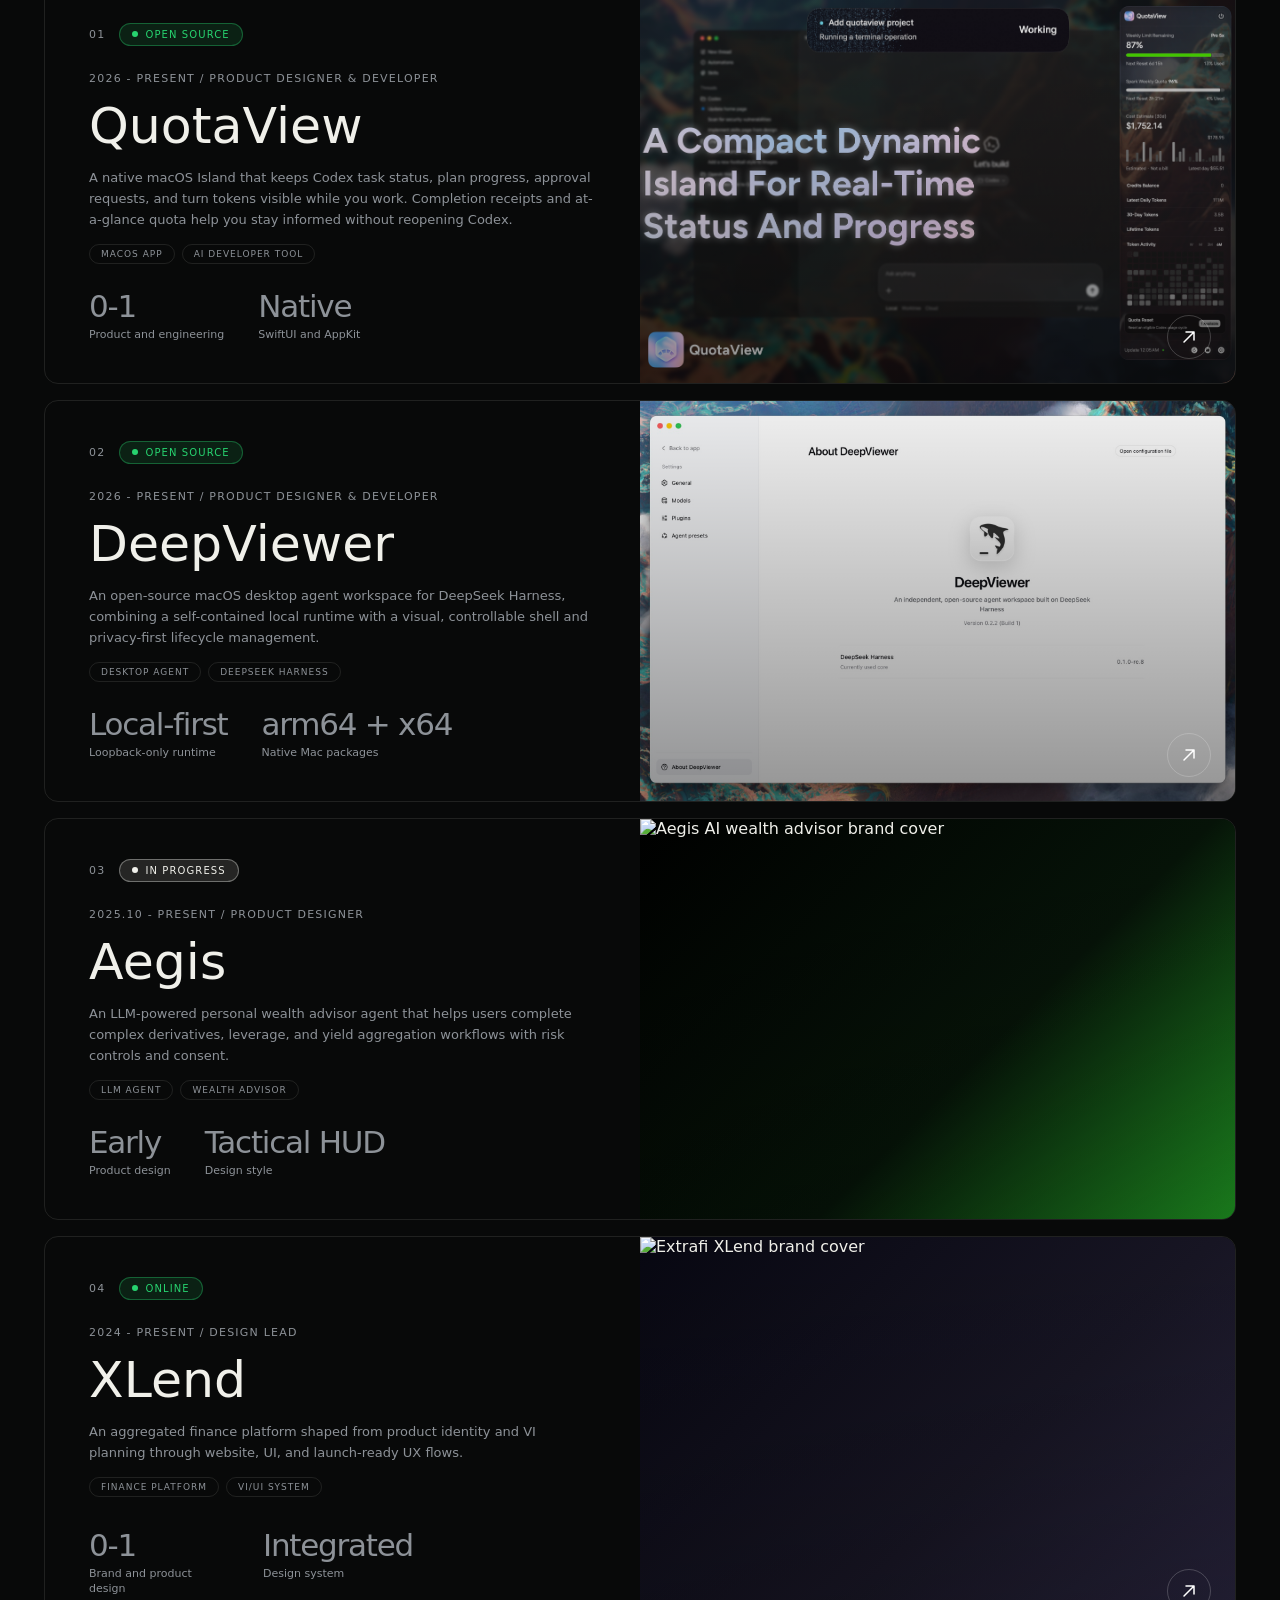
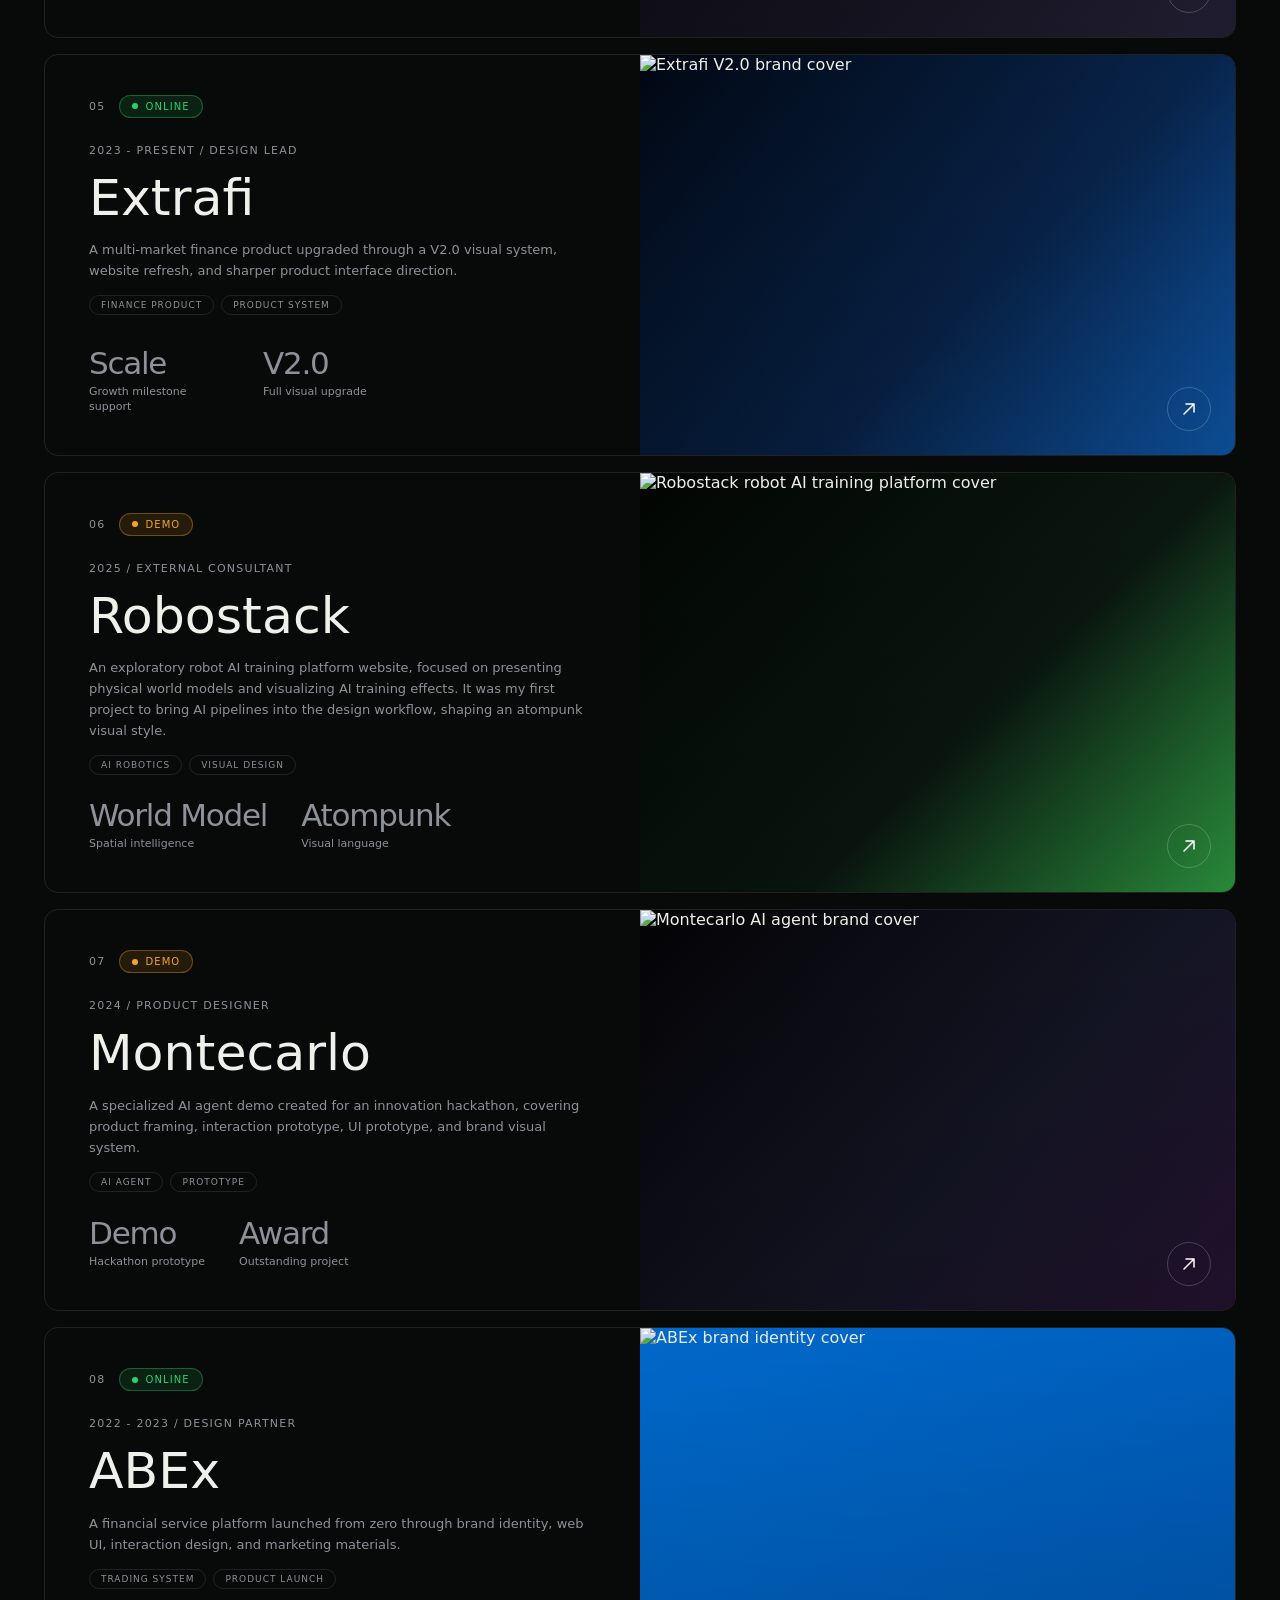
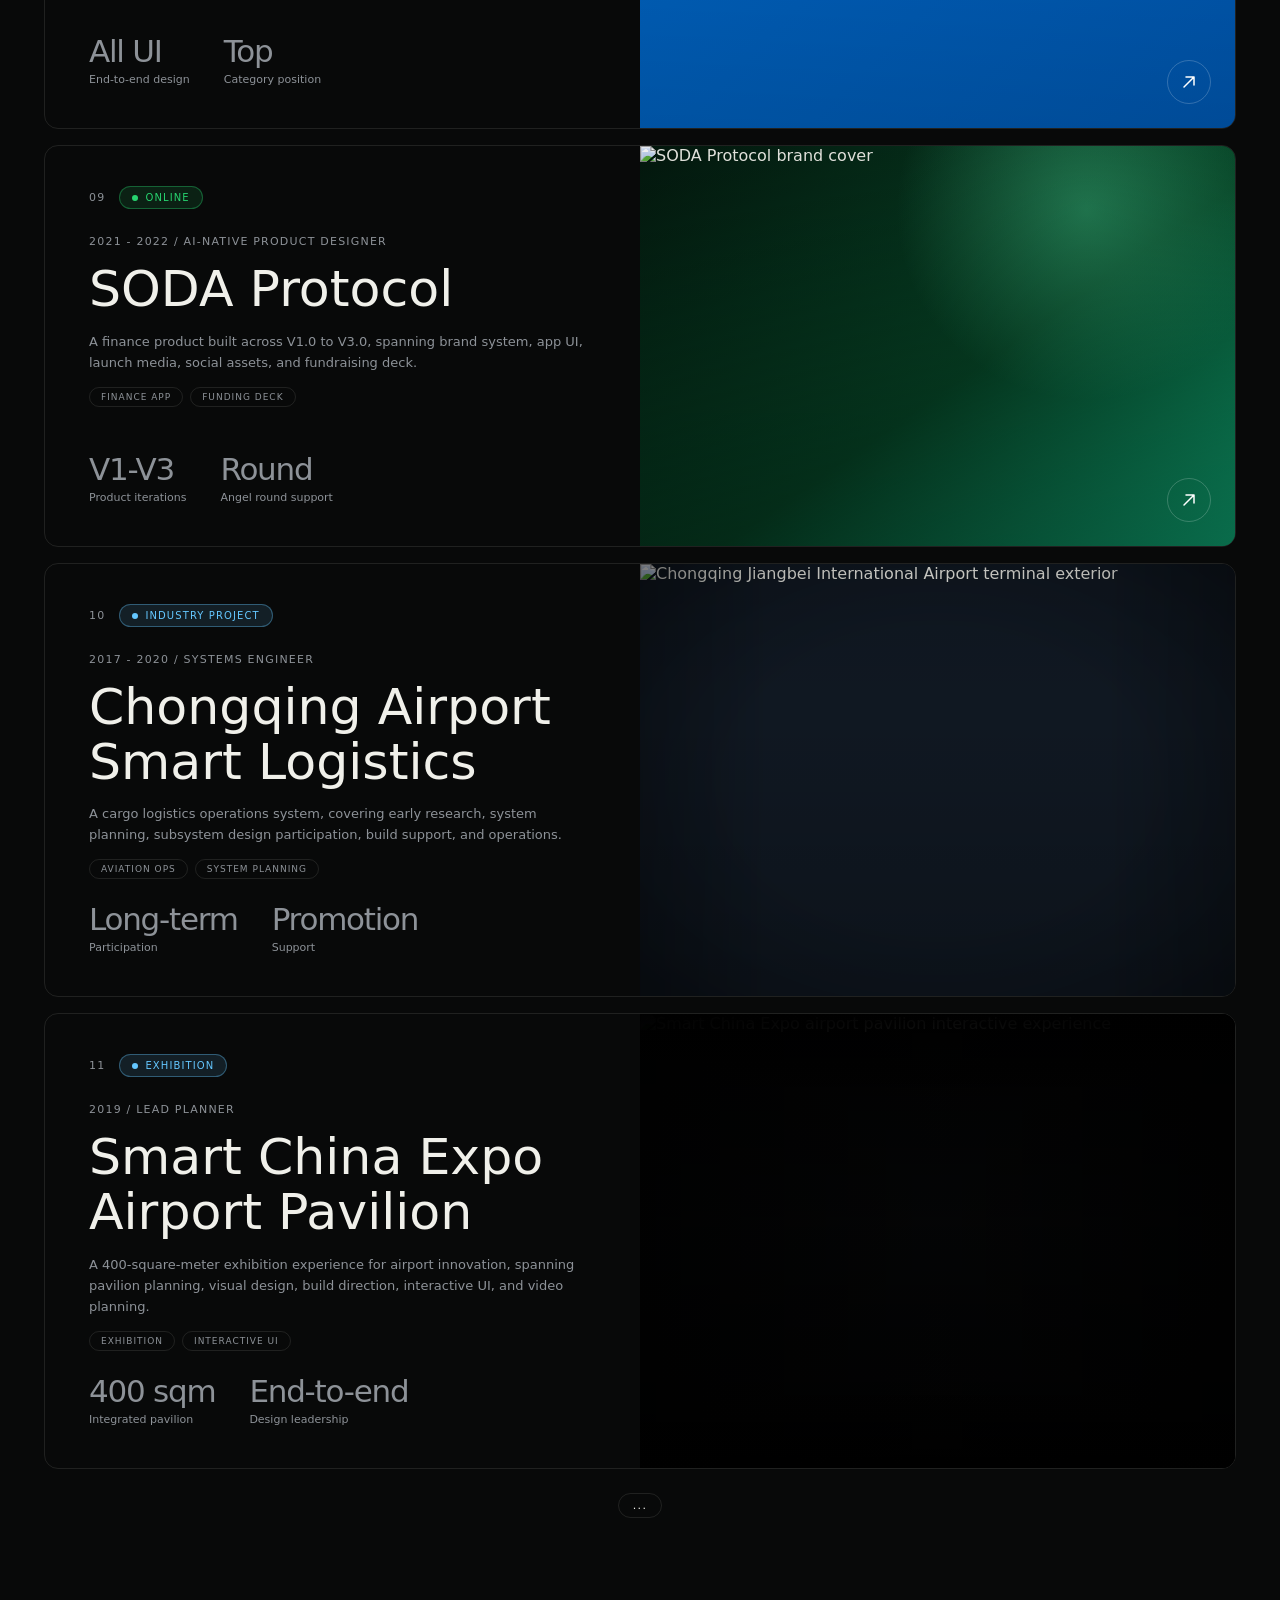
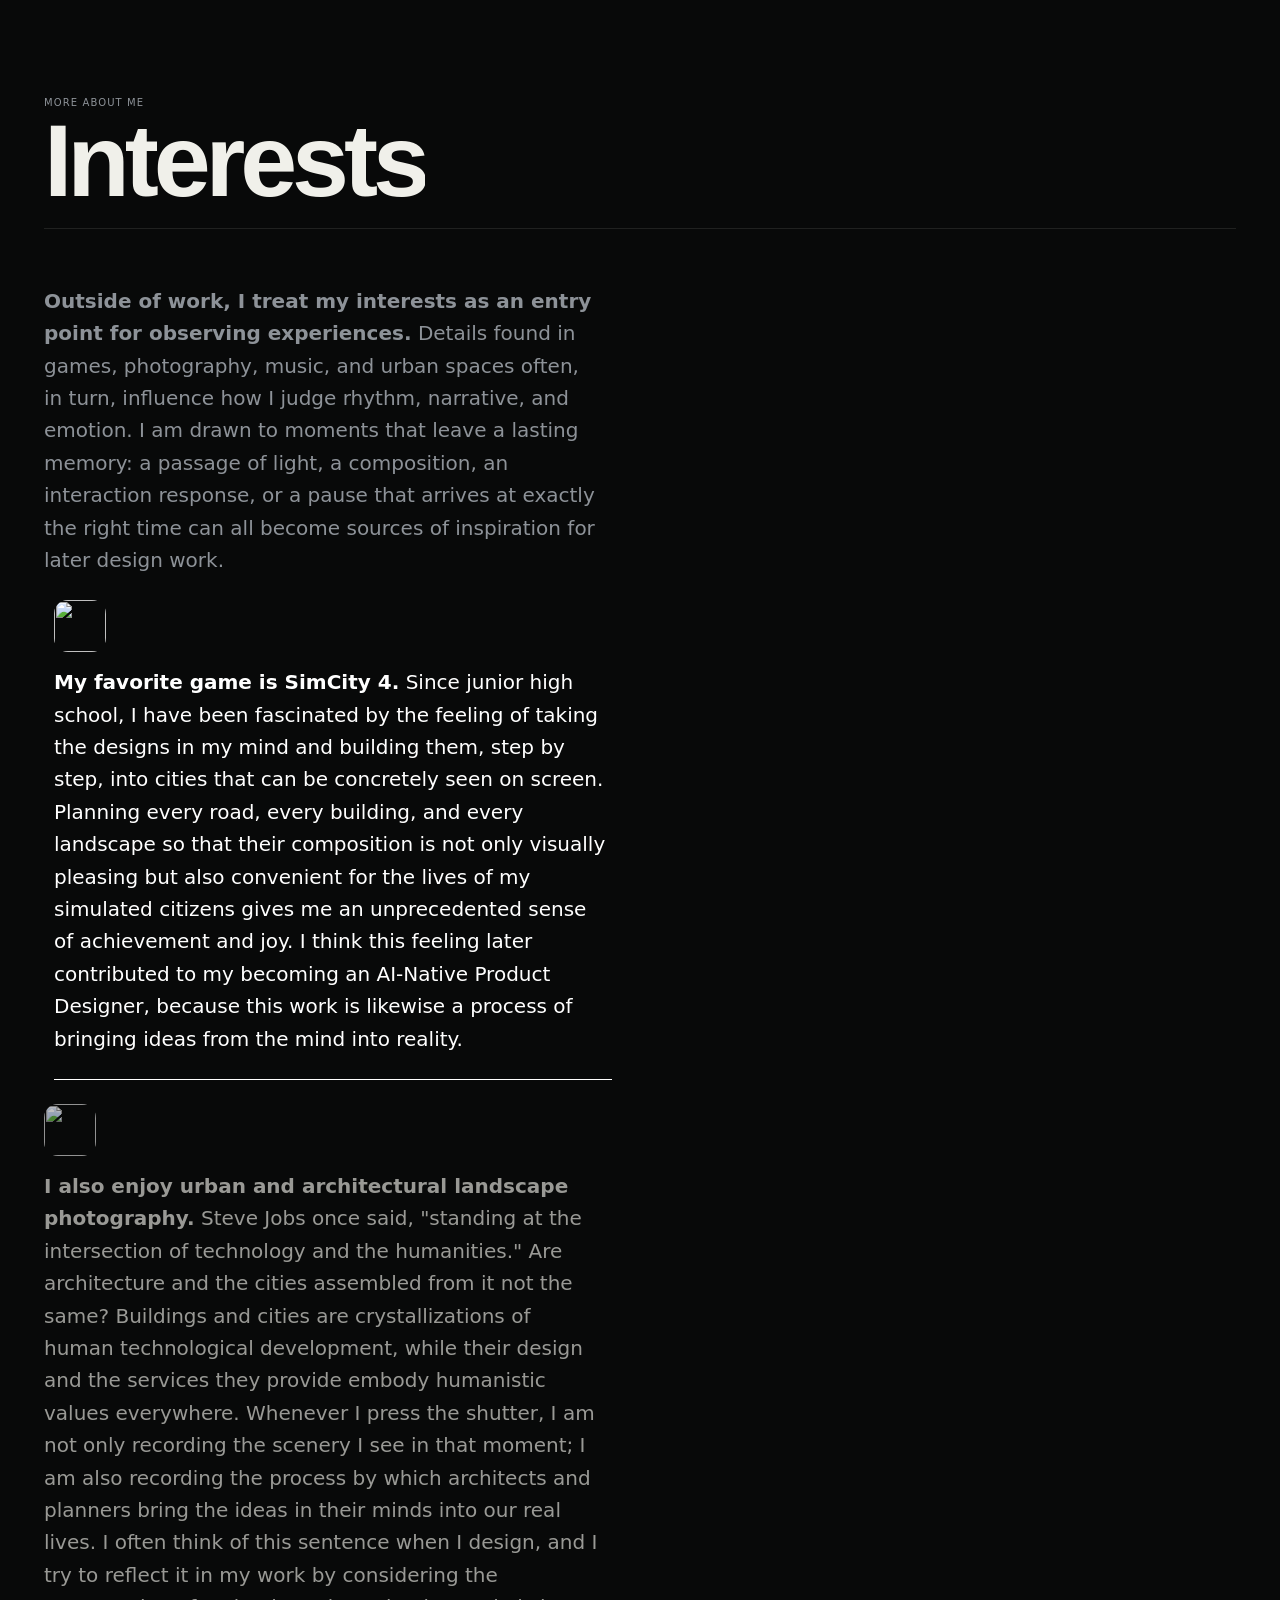
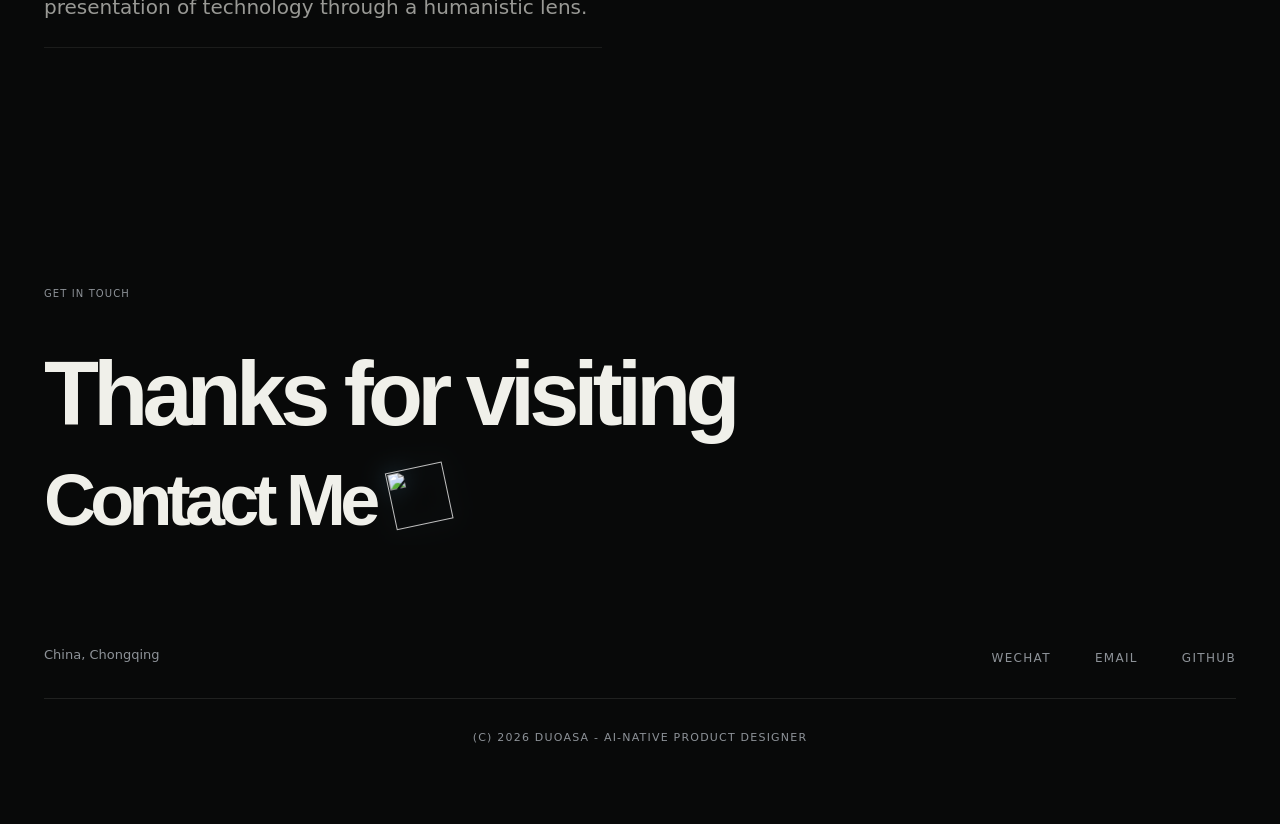
==== commit fb6af24d: "Refresh and feature QuotaView project card" ====
--- a/index.html
+++ b/index.html
@@ -153,7 +153,7 @@
       </header>
 
       <div class="projects">
-        <article class="project-card" data-link="https://github.com/Duoasa/DeepViewer/tree/main" data-cursor="deepviewer" role="link" tabindex="0" aria-label="Open DeepViewer repository on GitHub">
+        <article class="project-card" data-link="https://github.com/Duoasa/QuotaView" role="link" tabindex="0" aria-label="Open QuotaView repository on GitHub">
           <div class="project-info">
             <div class="project-top with-badge">
               <span class="project-num">01</span>
@@ -161,28 +161,28 @@
             </div>
             <div class="project-main">
               <p class="project-year">2026 - Present / Product Designer &amp; Developer</p>
-              <h3>DeepViewer</h3>
-              <p class="project-summary">An open-source macOS desktop agent workspace for DeepSeek Harness, combining a self-contained local runtime with a visual, controllable shell and privacy-first lifecycle management.</p>
-              <div class="tags">
-                <span>Desktop Agent</span>
-                <span>DeepSeek Harness</span>
-              </div>
-            </div>
-            <div class="metrics">
-              <div>
-                <strong>Local-first</strong>
-                <span>Loopback-only runtime</span>
-              </div>
-              <div>
-                <strong>arm64 + x64</strong>
-                <span>Native Mac packages</span>
-              </div>
-            </div>
-          </div>
-          <div class="project-visual deepviewer-card-visual">
+              <h3>QuotaView</h3>
+              <p class="project-summary">A native macOS Island that keeps Codex task status, plan progress, approval requests, and turn tokens visible while you work. Completion receipts and at-a-glance quota help you stay informed without reopening Codex.</p>
+              <div class="tags">
+                <span>macOS App</span>
+                <span>AI Developer Tool</span>
+              </div>
+            </div>
+            <div class="metrics">
+              <div>
+                <strong>0-1</strong>
+                <span>Product and engineering</span>
+              </div>
+              <div>
+                <strong>Native</strong>
+                <span>SwiftUI and AppKit</span>
+              </div>
+            </div>
+          </div>
+          <div class="project-visual quotaview-card-visual">
             <img
-              src="assets/cases/deepviewer/card.jpg?v=20260821"
-              alt="DeepViewer desktop agent workspace for DeepSeek Harness on macOS"
+              src="assets/cases/quotaview/card-codex-island.png?v=20260908"
+              alt="QuotaView Codex Island showing live task activity alongside the macOS quota and token usage panel"
               loading="lazy"
               decoding="async"
             />
@@ -195,7 +195,7 @@
           </div>
         </article>
 
-        <article class="project-card" data-link="https://github.com/Duoasa/QuotaView" role="link" tabindex="0" aria-label="Open QuotaView repository on GitHub">
+        <article class="project-card" data-link="https://github.com/Duoasa/DeepViewer/tree/main" data-cursor="deepviewer" role="link" tabindex="0" aria-label="Open DeepViewer repository on GitHub">
           <div class="project-info">
             <div class="project-top with-badge">
               <span class="project-num">02</span>
@@ -203,28 +203,28 @@
             </div>
             <div class="project-main">
               <p class="project-year">2026 - Present / Product Designer &amp; Developer</p>
-              <h3>QuotaView</h3>
-              <p class="project-summary">A native macOS companion that keeps Codex quota, Credits, token usage, reset times, and live task activity visible through the menu bar, desktop widgets, and Codex Island.</p>
-              <div class="tags">
-                <span>macOS App</span>
-                <span>AI Developer Tool</span>
-              </div>
-            </div>
-            <div class="metrics">
-              <div>
-                <strong>0-1</strong>
-                <span>Product and engineering</span>
-              </div>
-              <div>
-                <strong>Native</strong>
-                <span>SwiftUI and AppKit</span>
-              </div>
-            </div>
-          </div>
-          <div class="project-visual quotaview-card-visual">
+              <h3>DeepViewer</h3>
+              <p class="project-summary">An open-source macOS desktop agent workspace for DeepSeek Harness, combining a self-contained local runtime with a visual, controllable shell and privacy-first lifecycle management.</p>
+              <div class="tags">
+                <span>Desktop Agent</span>
+                <span>DeepSeek Harness</span>
+              </div>
+            </div>
+            <div class="metrics">
+              <div>
+                <strong>Local-first</strong>
+                <span>Loopback-only runtime</span>
+              </div>
+              <div>
+                <strong>arm64 + x64</strong>
+                <span>Native Mac packages</span>
+              </div>
+            </div>
+          </div>
+          <div class="project-visual deepviewer-card-visual">
             <img
-              src="assets/cases/quotaview/card.jpg?v=20260801"
-              alt="QuotaView macOS menu bar panel and desktop widget"
+              src="assets/cases/deepviewer/card.jpg?v=20260821"
+              alt="DeepViewer desktop agent workspace for DeepSeek Harness on macOS"
               loading="lazy"
               decoding="async"
             />
